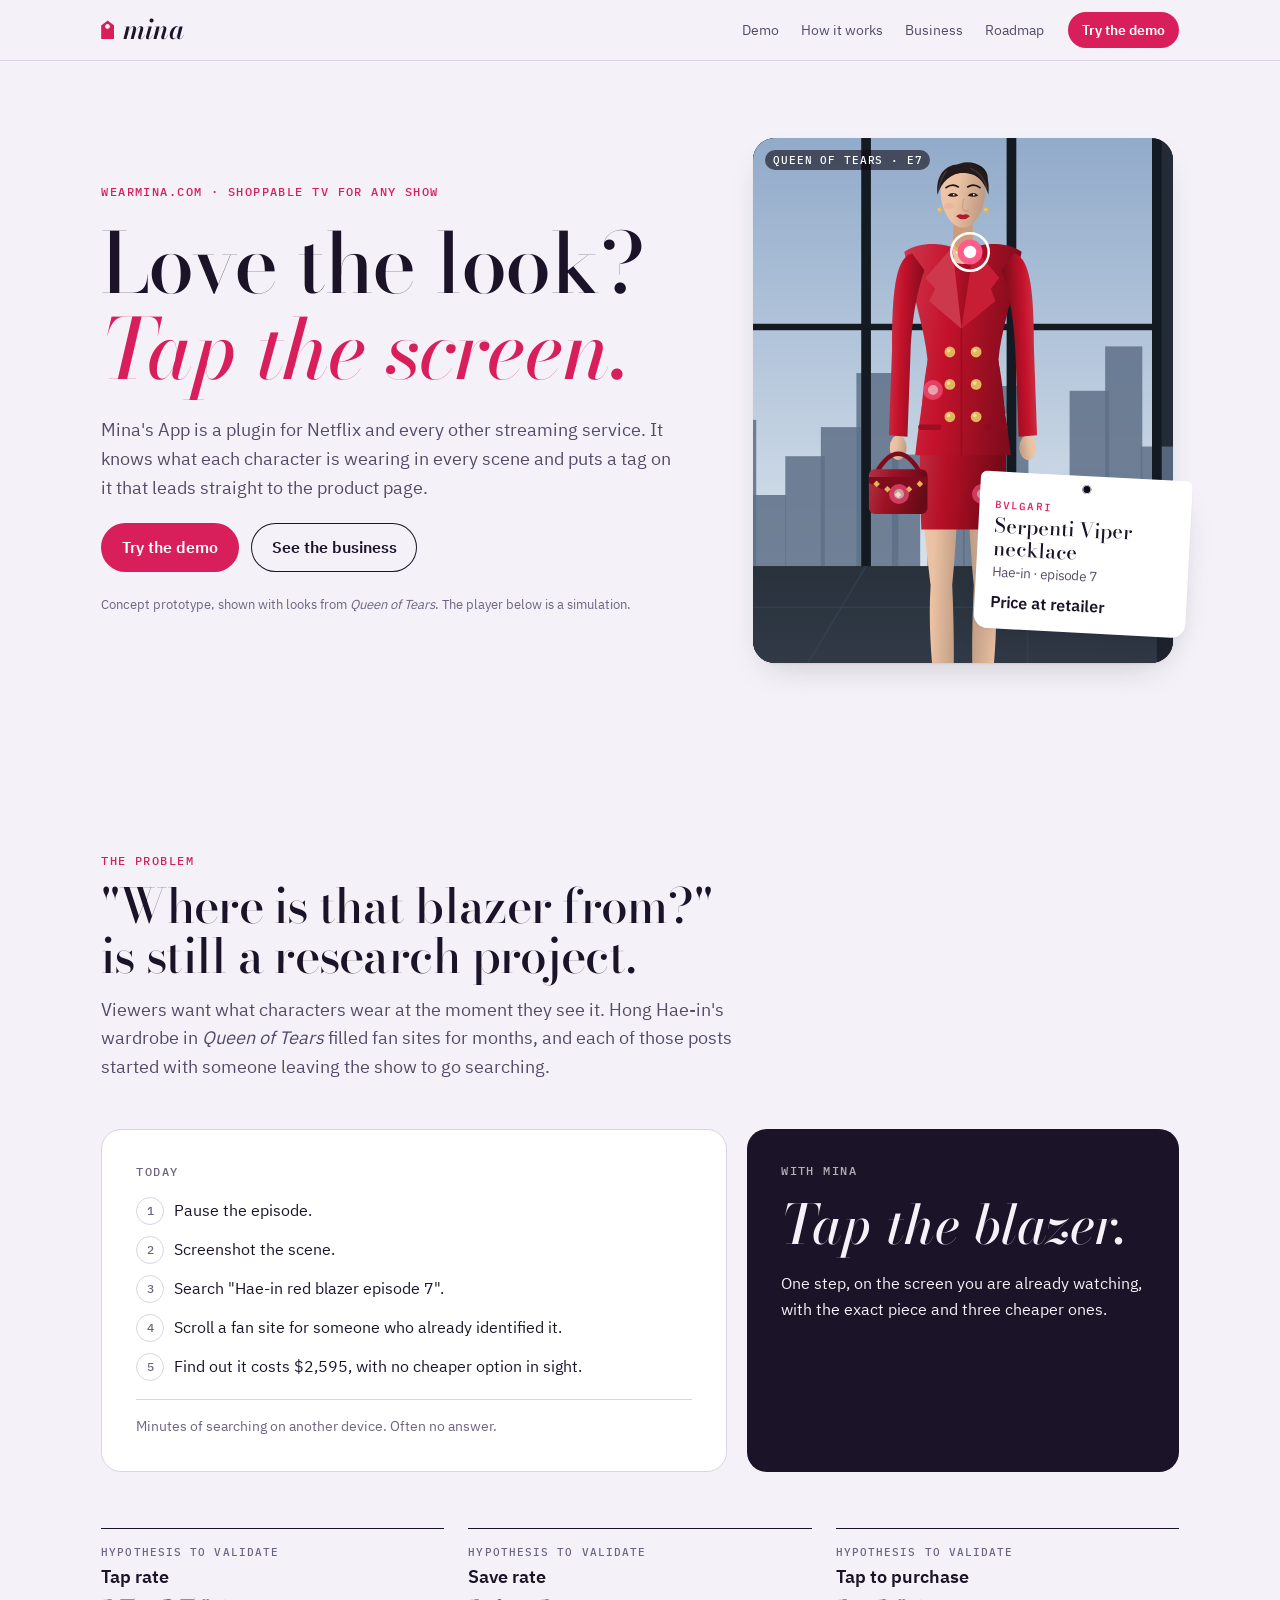
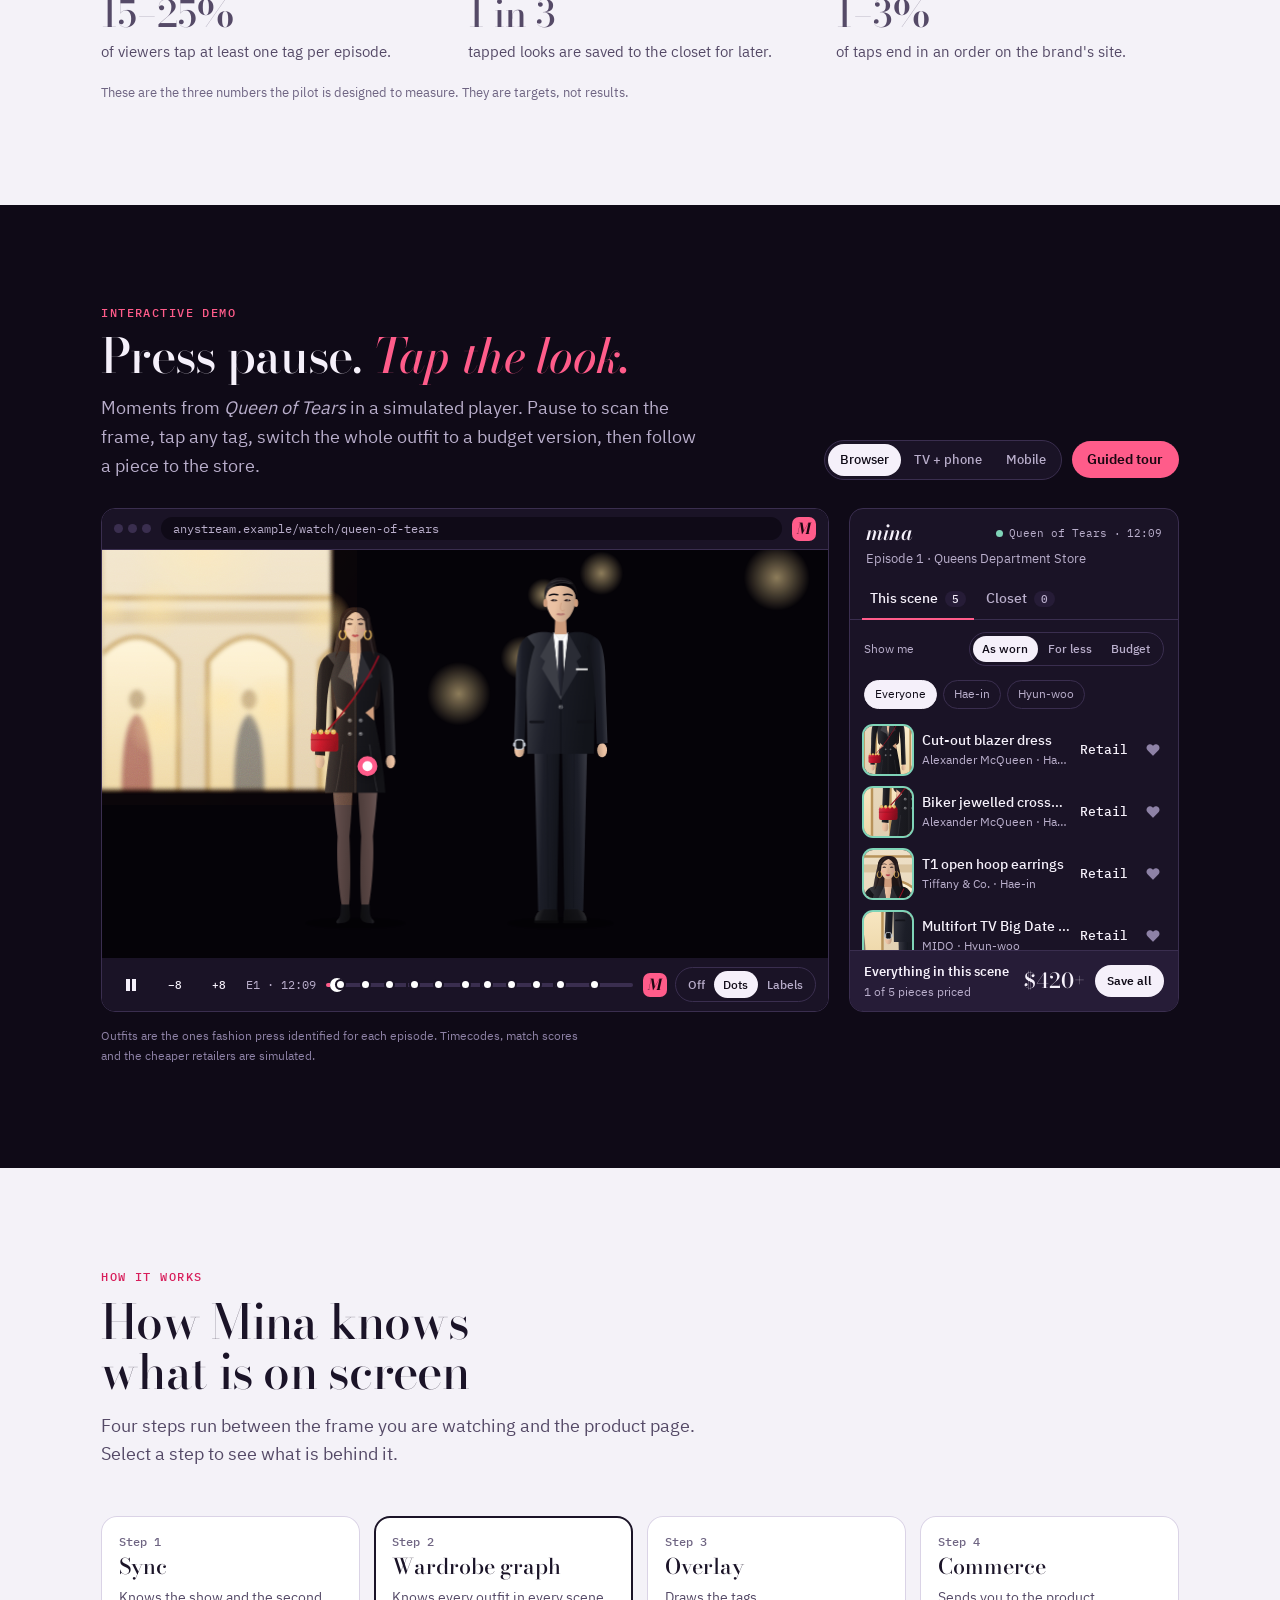
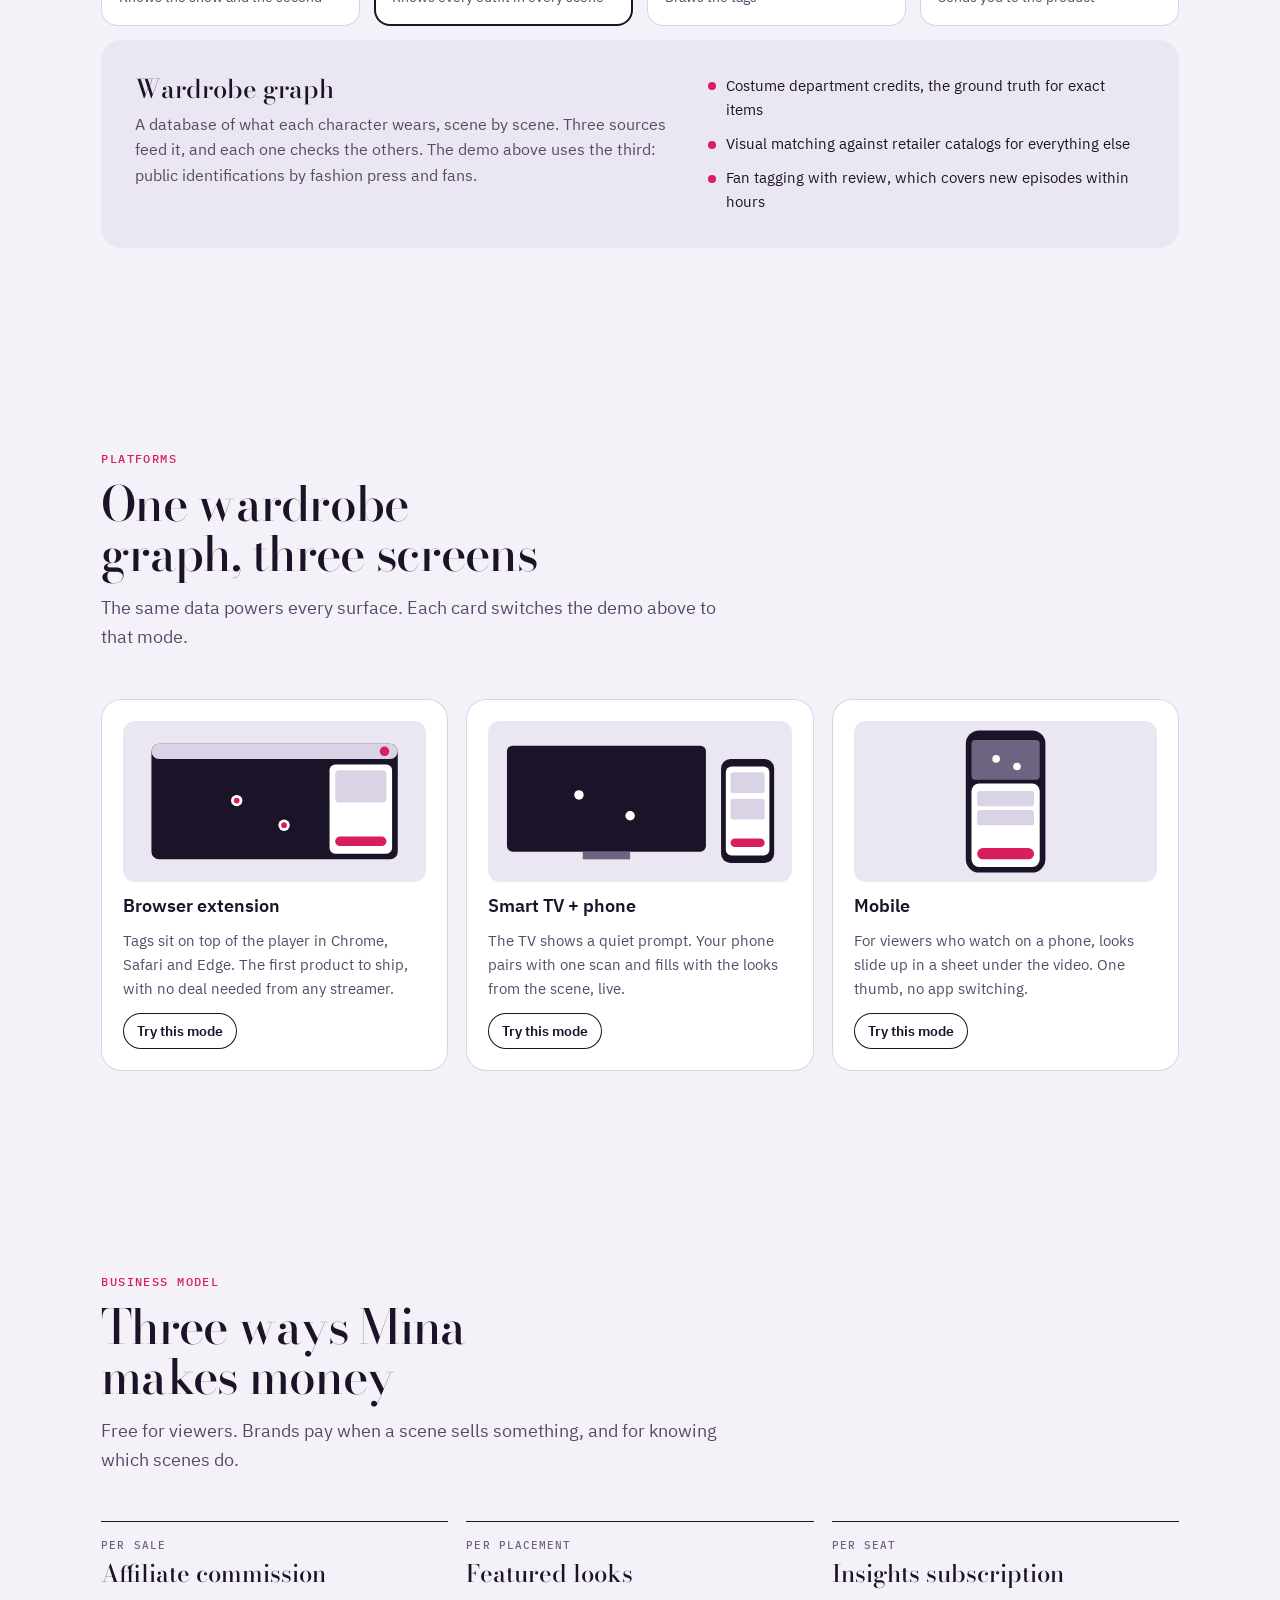
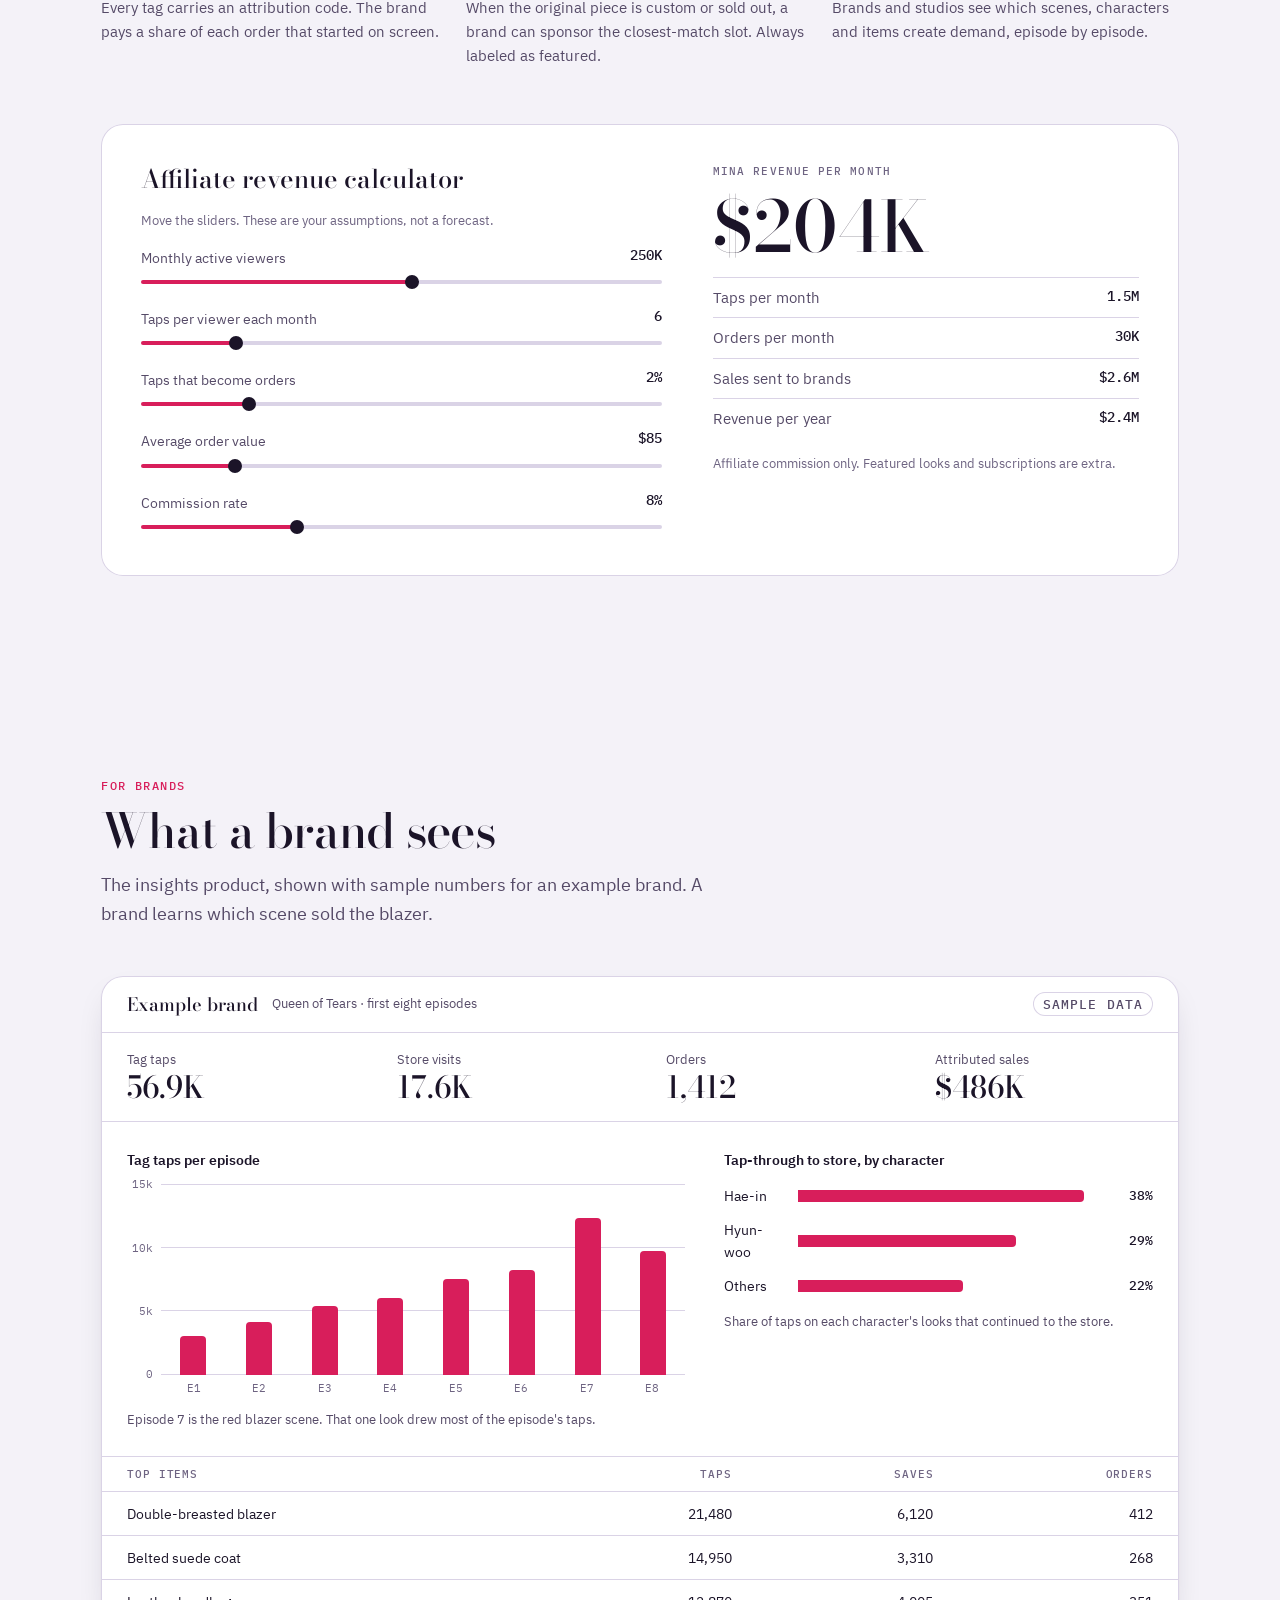
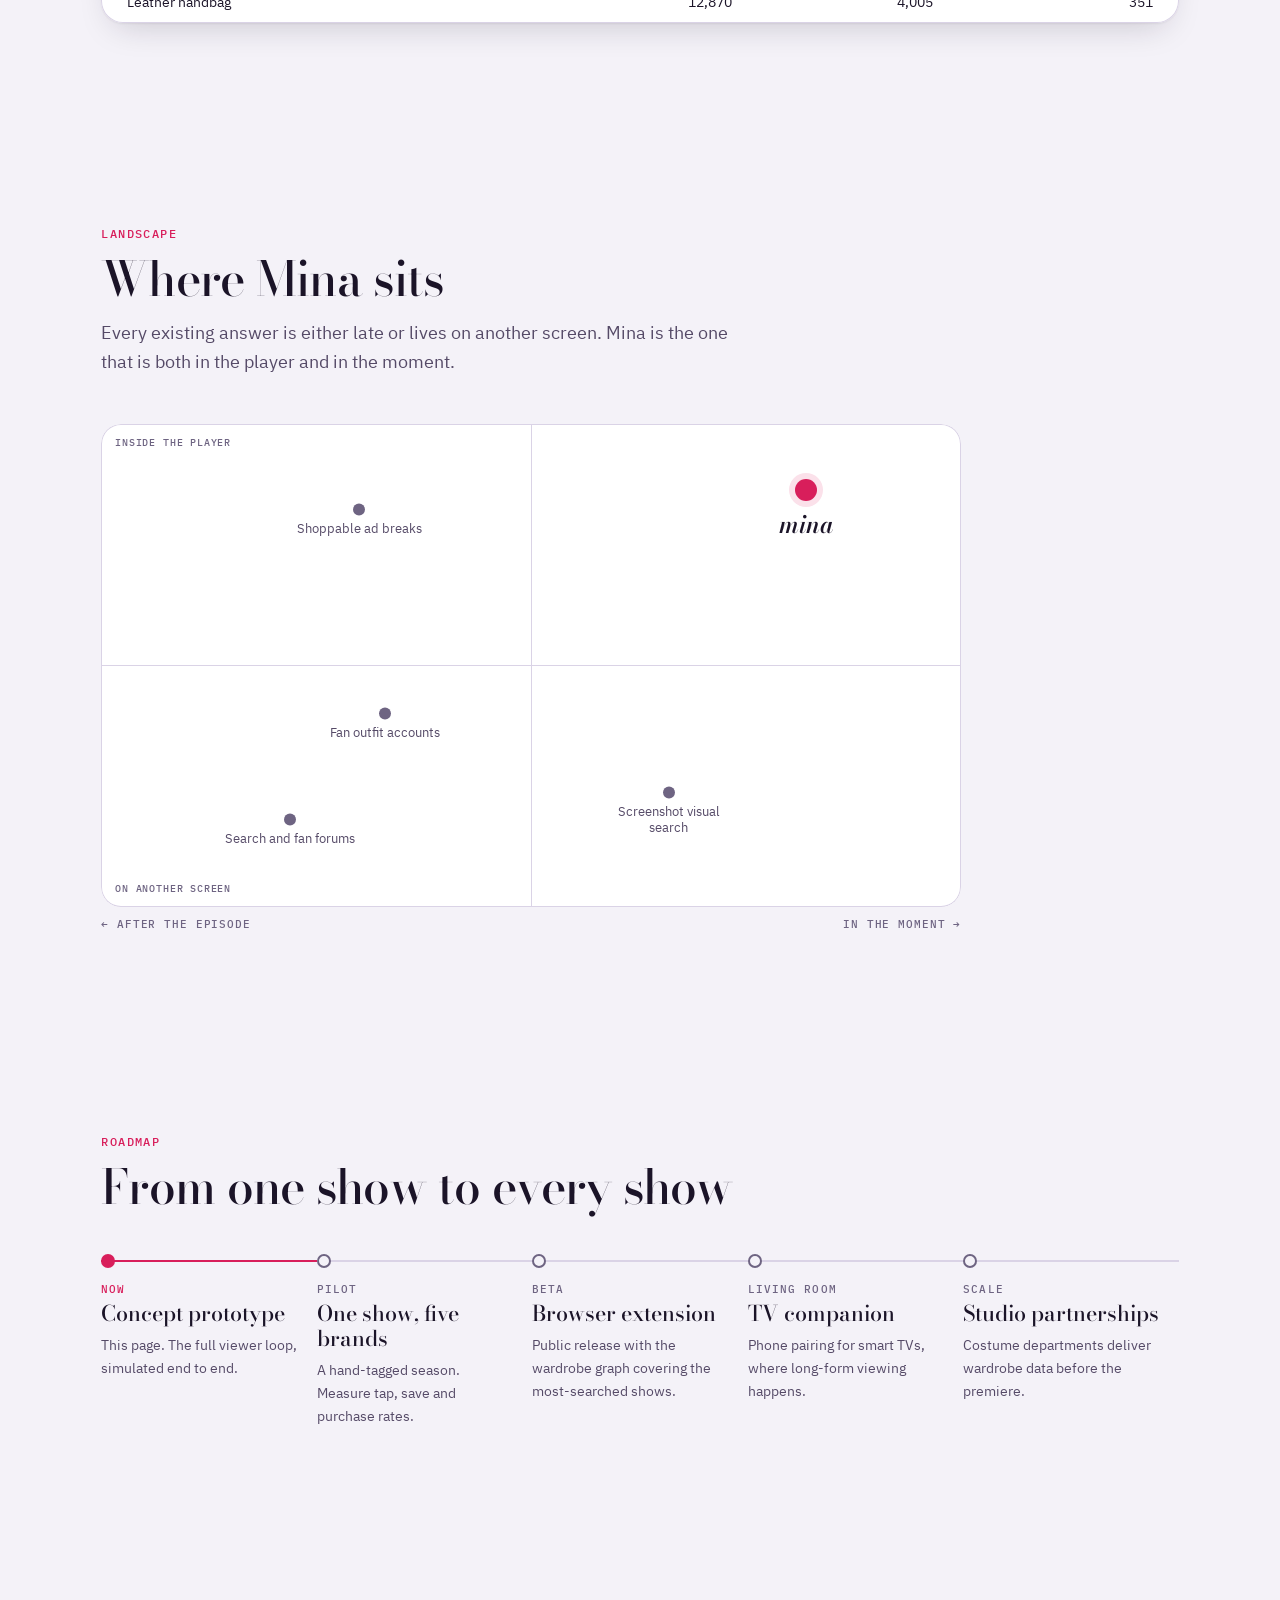
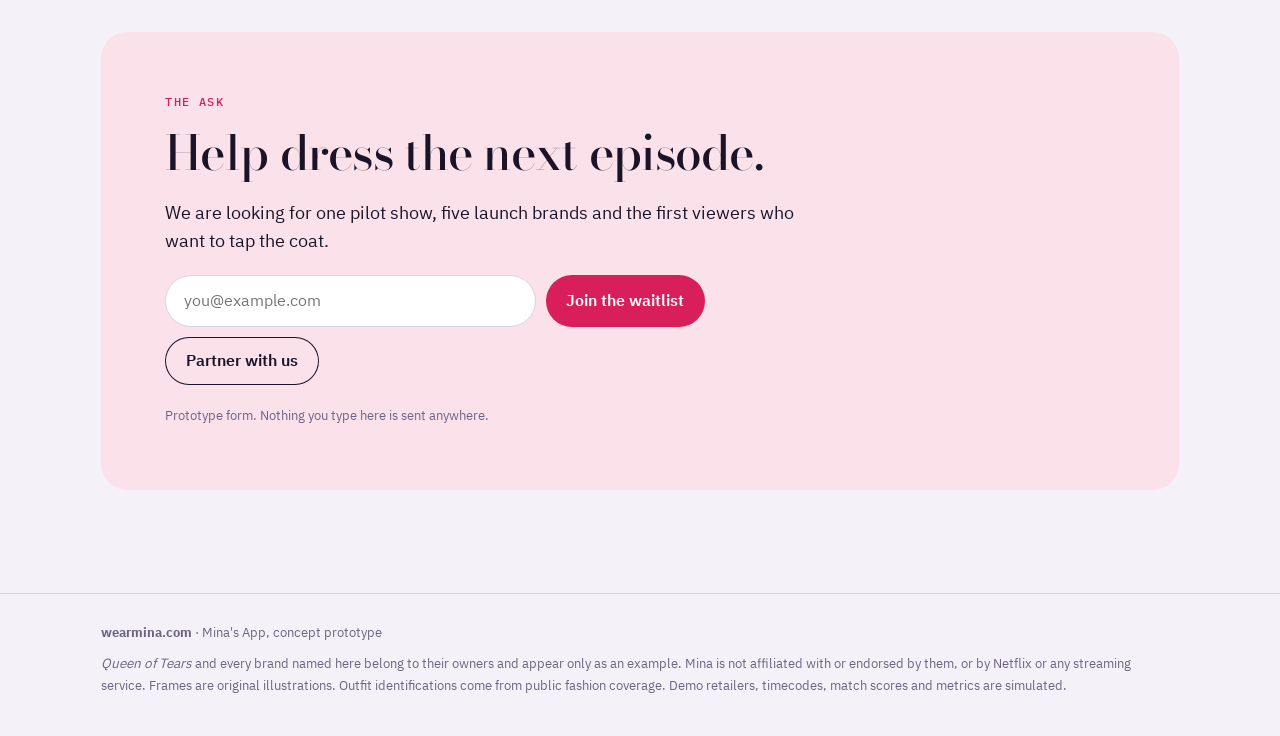
==== docs/index.html @ 691cb505 "Mina's App concept prototype: pitch site and interactive demo" ====
<!doctype html><html lang="en"><head><meta charset="utf-8"><meta name="viewport" content="width=device-width,initial-scale=1,viewport-fit=cover"><meta name="robots" content="noindex"><meta name="description" content="Mina's App: tap what characters wear on any streaming show. Concept prototype."><style>:root{color-scheme:light}body{margin:0}img{max-width:100%}[hidden]{display:none!important}</style></head><body>
<title>Mina's App</title>
<link rel="stylesheet" href="https://fonts.googleapis.com/css2?family=Bodoni+Moda:ital,opsz,wght@0,6..96,400..900;1,6..96,400..900&family=IBM+Plex+Mono:wght@400;500&family=IBM+Plex+Sans+KR:wght@400;500;600;700&display=swap">
<style>
/* Layout: light "paper" pitch sections wrap one always-dark screening-room band that holds the demo; product info is styled as garment hang tags. */
:root{
  --bg:#F4F2F8; --surface:#FFFFFF; --surface-2:#EAE6F2; --ink:#1B1428; --ink-2:#554A67; --ink-3:#6E6482; --line:#DAD3E6;
  --accent:#D81E5B; --accent-ink:#FFFFFF; --accent-soft:#FBE1EA; --jade:#1B7560; --jade-soft:#DCEFE9;
  --shadow:0 1px 2px rgba(27,20,40,.06),0 14px 34px -14px rgba(27,20,40,.22);
  /* screening room: identical in both themes */
  --st-bg:#0F0A17; --st-black:#050308; --st-surface:#1A1326; --st-surface-2:#261C37; --st-ink:#F5F0FA; --st-ink-2:#B9AECB; --st-ink-3:#8E82A6;
  --st-line:#3A2E4F; --st-accent:#FF5C8A; --st-accent-ink:#1B0711; --st-jade:#7FD4B8; --st-jade-ink:#06231B; --st-white:#FFFFFF;
  --display:"Bodoni Moda","Didot","Bodoni 72",Georgia,serif;
  --body:"IBM Plex Sans KR","IBM Plex Sans","Apple SD Gothic Neo",system-ui,sans-serif;
  --mono:"IBM Plex Mono",ui-monospace,Menlo,monospace;
}
@media (prefers-color-scheme:dark){:root:not([data-theme="light"]){
  --bg:#120D1B; --surface:#1C1529; --surface-2:#261D36; --ink:#F3EEF9; --ink-2:#BDB2CF; --ink-3:#9A8FAE; --line:#342A47;
  --accent:#FF5C8A; --accent-ink:#1B0711; --accent-soft:#3A1526; --jade:#7FD4B8; --jade-soft:#15332B;
  --shadow:0 1px 2px rgba(0,0,0,.4),0 14px 34px -14px rgba(0,0,0,.7); color-scheme:dark}}
:root[data-theme="dark"]{
  --bg:#120D1B; --surface:#1C1529; --surface-2:#261D36; --ink:#F3EEF9; --ink-2:#BDB2CF; --ink-3:#9A8FAE; --line:#342A47;
  --accent:#FF5C8A; --accent-ink:#1B0711; --accent-soft:#3A1526; --jade:#7FD4B8; --jade-soft:#15332B;
  --shadow:0 1px 2px rgba(0,0,0,.4),0 14px 34px -14px rgba(0,0,0,.7); color-scheme:dark}

*{box-sizing:border-box}
html{scroll-behavior:smooth;scroll-padding-top:76px}
body{margin:0;background:var(--bg);color:var(--ink);font:400 16px/1.6 var(--body);-webkit-font-smoothing:antialiased}
h1,h2,h3,h4,h5,p,ul,ol,figure{margin:0}
ul,ol{padding:0;list-style:none}
button{font:inherit;color:inherit;cursor:pointer;border:0;background:none;padding:0}
a{color:inherit}
code{font-family:var(--mono);font-size:.9em}
:focus-visible{outline:2px solid var(--accent);outline-offset:2px;border-radius:4px}
.room :focus-visible{outline-color:var(--st-accent)}
.sr{position:absolute;width:1px;height:1px;overflow:hidden;clip-path:inset(50%);white-space:nowrap}
.wrap{max-width:1180px;margin-inline:auto;padding-inline:max(16px,4vw)}
section{padding-block:clamp(56px,8vw,104px)}
.eyebrow{font:500 .75rem/1 var(--mono);letter-spacing:.12em;text-transform:uppercase;color:var(--accent)}
h1,h2{font-family:var(--display);font-weight:500;letter-spacing:-.015em;line-height:1.04;text-wrap:balance}
h1{font-size:clamp(2.7rem,6.6vw,5.2rem)}
h2{font-size:clamp(1.9rem,3.8vw,3rem)}
h1 em,h2 em{font-style:italic;color:var(--accent)}
h3{font-size:1.1rem;font-weight:600;line-height:1.3}
.lede{font-size:1.125rem;color:var(--ink-2);max-width:58ch}
.sec-head{display:grid;gap:14px;margin-bottom:clamp(28px,4vw,48px);max-width:64ch}
.btn{display:inline-flex;align-items:center;gap:8px;background:var(--accent);color:var(--accent-ink);font-weight:600;border-radius:999px;padding:.72em 1.3em;text-decoration:none;white-space:nowrap}
.btn:hover{filter:brightness(1.08)}
.btn.ghost{background:transparent;color:var(--ink);box-shadow:inset 0 0 0 1px var(--ink)}
.btn.sm{font-size:.875rem;padding:.5em 1em}
.note{font-size:.8125rem;color:var(--ink-3)}

/* nav */
.nav{position:sticky;top:env(safe-area-inset-top,0px);z-index:50;background:color-mix(in srgb,var(--bg) 86%,transparent);backdrop-filter:blur(10px);-webkit-backdrop-filter:blur(10px);border-bottom:1px solid var(--line)}
.nav .wrap{display:flex;align-items:center;gap:24px;height:60px}
.logo{font:italic 600 1.7rem/1 var(--display);text-decoration:none;display:flex;align-items:center;gap:9px}
.logo-mark{width:13px;height:19px;clip-path:polygon(50% 0,100% 26%,100% 100%,0 100%,0 26%);background:radial-gradient(circle at 50% 34%,var(--bg) 0 2px,transparent 2.6px),var(--accent)}
.nav nav{display:flex;gap:22px;margin-left:auto;font-size:.9rem}
.nav nav a{text-decoration:none;color:var(--ink-2)}
.nav nav a:hover{color:var(--ink)}
@media(max-width:760px){.nav nav{display:none}.nav .btn{margin-left:auto}}

/* hero */
.hero{padding-block:clamp(36px,6vw,84px) clamp(48px,7vw,96px)}
.hero .wrap{display:grid;grid-template-columns:minmax(0,1.15fr) minmax(0,.85fr);gap:clamp(28px,5vw,72px);align-items:center}
@media(max-width:860px){.hero .wrap{grid-template-columns:minmax(0,1fr)}}
.hero-copy{display:grid;gap:22px;justify-items:start}
.cta-row{display:flex;flex-wrap:wrap;gap:12px}
.teaser{position:relative;width:100%;max-width:420px;justify-self:center}
.teaser-frame{position:relative;aspect-ratio:4/5;border-radius:22px;overflow:hidden;background:var(--st-bg);box-shadow:var(--shadow)}
.teaser-frame svg{position:absolute;inset:0;width:100%;height:100%}
.teaser-bug{position:absolute;left:12px;top:12px;font:500 .66rem var(--mono);letter-spacing:.08em;color:var(--st-white);background:rgba(15,10,23,.6);padding:3px 8px;border-radius:999px}
.t-spot{position:absolute;width:20px;height:20px;border-radius:50%;transform:translate(-50%,-50%);background:var(--st-white);border:5px solid var(--st-accent);opacity:.6;transition:opacity .3s,transform .3s}
.t-spot.on{opacity:1;transform:translate(-50%,-50%) scale(1.25)}
.t-spot.on::after{content:"";position:absolute;inset:-11px;border-radius:50%;border:2px solid var(--st-white);animation:ping 1.8s ease-out infinite}
@keyframes ping{0%{transform:scale(.5);opacity:.9}100%{transform:scale(1.5);opacity:0}}
.hangtag{position:absolute;right:-16px;bottom:30px;width:212px;background:var(--surface);color:var(--ink);border-radius:6px 6px 14px 14px;padding:26px 16px 14px;box-shadow:var(--shadow);transform:rotate(3deg);display:grid;gap:2px}
.hangtag::before{content:"";position:absolute;top:9px;left:50%;width:9px;height:9px;margin-left:-4.5px;border-radius:50%;background:var(--st-bg);box-shadow:inset 0 0 0 1px var(--line)}
.hangtag small{font:500 .66rem var(--mono);letter-spacing:.1em;text-transform:uppercase;color:var(--accent)}
.hangtag b{font:500 1.25rem/1.15 var(--display)}
.hangtag span{font-size:.84rem;color:var(--ink-2)}
.hangtag i{font-style:normal;font-weight:600;margin-top:4px}
@media(max-width:480px){.hangtag{right:8px}}

/* problem */
.versus{display:grid;grid-template-columns:minmax(0,1.45fr) minmax(0,1fr);gap:20px}
@media(max-width:820px){.versus{grid-template-columns:minmax(0,1fr)}}
.path{border-radius:20px;padding:clamp(22px,3vw,34px);display:grid;gap:18px;align-content:start}
.path.today{background:var(--surface);border:1px solid var(--line)}
.path.mina{background:var(--ink);color:var(--bg)}
.path h3{font:500 .75rem var(--mono);letter-spacing:.12em;text-transform:uppercase;color:var(--ink-3)}
.path.mina h3{color:inherit;opacity:.7}
.steps{display:grid;gap:11px;counter-reset:s}
.steps li{display:grid;grid-template-columns:26px minmax(0,1fr);gap:12px;align-items:center;counter-increment:s}
.steps li::before{content:counter(s);font:500 .72rem var(--mono);color:var(--ink-3);border:1px solid var(--line);border-radius:50%;width:26px;height:26px;display:grid;place-items:center}
.path-foot{color:var(--ink-3);font-size:.9rem;border-top:1px solid var(--line);padding-top:14px}
.onetap{font:italic 500 clamp(2.2rem,4.6vw,3.4rem)/1.05 var(--display)}
.hypo{display:grid;grid-template-columns:repeat(3,minmax(0,1fr));gap:24px;margin-top:clamp(32px,5vw,56px)}
@media(max-width:820px){.hypo{grid-template-columns:minmax(0,1fr)}}
.hypo>div{border-top:1px solid var(--ink);padding-top:16px;display:grid;gap:6px;align-content:start}
.hypo .tagline{font:500 .68rem var(--mono);letter-spacing:.1em;text-transform:uppercase;color:var(--ink-3)}
.hypo .num{font:500 2.3rem/1.1 var(--display)}
.hypo p{color:var(--ink-2);font-size:.92rem}

/* screening room (demo) */
.room{background:var(--st-bg);color:var(--st-ink)}
.room h2 em,.room .eyebrow{color:var(--st-accent)}
.room .lede{color:var(--st-ink-2)}
.room-head{display:flex;flex-wrap:wrap;gap:20px 32px;align-items:end;justify-content:space-between;margin-bottom:28px}
.room-head>div:first-child{display:grid;gap:12px;max-width:60ch}
.room-tools{display:flex;flex-wrap:wrap;gap:10px;align-items:center}
.seg{display:inline-flex;background:var(--st-surface);border:1px solid var(--st-line);border-radius:999px;padding:3px}
.seg button{padding:.4em .9em;border-radius:999px;font-size:.84rem;font-weight:500;color:var(--st-ink-2);white-space:nowrap}
.seg button[aria-pressed=true]{background:var(--st-ink);color:var(--st-bg)}
.btn-st{background:var(--st-accent);color:var(--st-accent-ink);font-weight:600;border-radius:999px;padding:.5em 1.1em;font-size:.88rem}

.device{display:grid;gap:20px}
.device[data-device=browser]{grid-template-columns:minmax(0,1fr) 330px}
.device[data-device=tv]{grid-template-columns:minmax(0,1fr) 290px;align-items:center}
.device[data-device=mobile]{grid-template-columns:minmax(0,380px);justify-content:center;gap:0}
@media(max-width:940px){.device[data-device=browser],.device[data-device=tv]{grid-template-columns:minmax(0,1fr)}}
.screen-col{min-width:0}
.screen{background:var(--st-black);border-radius:14px;overflow:hidden;border:1px solid var(--st-line)}
.chrome{display:flex;align-items:center;gap:10px;padding:8px 12px;background:var(--st-surface);border-bottom:1px solid var(--st-line);font:400 .74rem var(--mono);color:var(--st-ink-2)}
.chrome .dots{display:flex;gap:5px}
.chrome .dots i{width:9px;height:9px;border-radius:50%;background:var(--st-line)}
.chrome .url{flex:1;min-width:0;background:var(--st-bg);border-radius:999px;padding:4px 12px;white-space:nowrap;overflow:hidden;text-overflow:ellipsis}
.mbadge{flex:none;width:24px;height:24px;border-radius:7px;background:var(--st-accent);color:var(--st-accent-ink);font:italic 700 .95rem/1 var(--display);display:grid;place-items:center}
.statusbar{display:none;justify-content:space-between;align-items:center;padding:8px 22px 6px;font:500 .72rem var(--mono);color:var(--st-ink);background:var(--st-black)}
.statusbar i{width:74px;height:18px;border-radius:999px;background:var(--st-surface-2)}

.stage{position:relative;aspect-ratio:16/9;overflow:hidden;background:var(--st-black);cursor:pointer;container-type:inline-size}
.cam{position:absolute;inset:0;transform-origin:0 0;will-change:transform}
.art{position:absolute;inset:0;width:100%;height:100%;display:block}
.scene{opacity:0;transition:opacity .5s}
.scene.on{opacity:1}
.dim{position:absolute;inset:0;background:var(--st-black);opacity:0;transition:opacity .3s;pointer-events:none}
.stage.paused .dim{opacity:.3}
.spots,.scanlayer{position:absolute;inset:0;pointer-events:none}
.spot{position:absolute;pointer-events:auto;width:28px;height:28px;transform:translate(-50%,-50%) scale(var(--inv,1));opacity:0;visibility:hidden;transition:opacity .25s,visibility .25s}
.spot.on{opacity:1;visibility:visible}
.stage[data-mode=off] .spot,.stage.scanning .spot{opacity:0;visibility:hidden}
.spot .dot{position:absolute;inset:4px;border-radius:50%;background:var(--st-white);border:5px solid var(--st-accent);box-shadow:0 1px 6px rgba(0,0,0,.55);transition:transform .15s}
.spot:hover .dot,.spot.hl .dot{transform:scale(1.25)}
.spot .dot::after{content:"";position:absolute;inset:-10px;border-radius:50%;border:2px solid var(--st-white);opacity:0;animation:ping 2.2s ease-out infinite}
.spot .lab{position:absolute;left:calc(100% + 4px);top:50%;transform:translateY(-50%);display:flex;align-items:baseline;gap:8px;white-space:nowrap;background:var(--st-white);color:var(--st-bg);border-radius:5px 12px 12px 5px;padding:4px 11px 4px 19px;font-size:.78rem;line-height:1.3;box-shadow:0 2px 10px rgba(0,0,0,.45)}
.spot .lab::before{content:"";position:absolute;left:7px;top:50%;width:6px;height:6px;margin-top:-3px;border-radius:50%;background:var(--st-bg)}
.spot .lab b{font-weight:600}
.spot .lab i{font:500 .72rem var(--mono);font-style:normal;color:var(--st-surface-2)}
.spot.left .lab{left:auto;right:calc(100% + 4px);border-radius:12px 5px 5px 12px;padding:4px 19px 4px 11px}
.spot.left .lab::before{left:auto;right:7px}
.stage[data-mode=dots] .spot .lab{display:none}
.stage[data-mode=dots] .spot:hover .lab,.stage[data-mode=dots] .spot:focus-visible .lab{display:flex}
@container (max-width:540px){.spot .lab{display:none!important}}
.device[data-device=tv] .spot .lab,.device[data-device=mobile] .spot .lab{display:none!important}

.sbox{position:absolute;border:1.5px solid var(--st-jade);border-radius:6px;opacity:0;box-shadow:0 0 0 1px rgba(0,0,0,.3)}
.sbox span{position:absolute;left:-1.5px;bottom:100%;background:var(--st-jade);color:var(--st-jade-ink);font:500 11px/1.6 var(--mono);padding:0 6px;border-radius:4px 4px 4px 0;white-space:nowrap;transform-origin:0 100%;transform:scale(var(--inv,1))}
.stage.scanning .sbox{animation:boxin 1.5s var(--d,0s) both}
@keyframes boxin{0%{opacity:0;transform:scale(1.08)}14%{opacity:1;transform:none}82%{opacity:1}100%{opacity:0}}
.scanbar{position:absolute;top:0;bottom:0;left:0;width:3px;background:var(--st-jade);box-shadow:0 0 26px 7px rgba(127,212,184,.5);opacity:0;pointer-events:none}
.stage.scanning .scanbar{animation:sweep 1.1s linear both}
@keyframes sweep{0%{left:0;opacity:1}94%{opacity:1}100%{left:100%;opacity:0}}
.vignette{position:absolute;inset:0;pointer-events:none;background:radial-gradient(ellipse at center,transparent 58%,rgba(5,3,8,.42) 100%)}
.bug{position:absolute;left:3%;top:4.5%;font:500 clamp(.56rem,1.35cqw,.72rem) var(--mono);letter-spacing:.09em;color:var(--st-white);text-shadow:0 1px 3px #000;pointer-events:none;opacity:.85}
@container (max-width:540px){.bug{display:none}}
.status{position:absolute;top:4%;right:3%;background:var(--st-jade);color:var(--st-jade-ink);font:500 .72rem var(--mono);padding:3px 11px;border-radius:999px;white-space:nowrap;opacity:0;transition:opacity .25s;pointer-events:none}
.stage.paused:not([data-mode=off]) .status{opacity:1}
.subs{position:absolute;left:50%;bottom:6.5%;transform:translateX(-50%);width:max-content;max-width:78%;text-align:center;color:var(--st-white);font-weight:500;font-size:clamp(.74rem,2.5cqw,1.2rem);line-height:1.3;text-shadow:0 1px 2px #000,0 0 10px rgba(0,0,0,.85);pointer-events:none}
.tvhint{display:none;position:absolute;right:3%;bottom:6%;align-items:center;gap:8px;background:rgba(15,10,23,.82);color:var(--st-ink);font-size:.8rem;padding:6px 12px;border-radius:999px;pointer-events:none}
.device[data-device=tv] .tvhint{display:flex}
.device[data-device=tv] .stage[data-mode=off] .tvhint{display:none}
.ppanel{position:absolute;top:0;right:0;bottom:0;width:min(310px,48%);background:var(--st-surface);border-left:1px solid var(--st-line);overflow-y:auto;transform:translateX(103%);transition:transform .32s cubic-bezier(.2,.8,.2,1);cursor:default;z-index:5}
.ppanel.open{transform:none}
.ppanel .x{position:absolute;top:8px;right:8px;z-index:2;width:28px;height:28px;border-radius:50%;background:rgba(15,10,23,.8);color:var(--st-ink);font-size:1.1rem;line-height:1}
.pair{position:absolute;inset:0;z-index:6;background:rgba(15,10,23,.9);display:grid;place-items:center;text-align:center;cursor:default}
.pair svg{width:min(150px,30cqw);height:auto;border-radius:10px;display:block;margin:0 auto 12px}
.pair p{font-size:.9rem;color:var(--st-ink-2)}
.pair b{display:block;color:var(--st-ink);font-size:1rem}

.controls{display:flex;flex-wrap:wrap;align-items:center;gap:6px 10px;padding:9px 12px;background:var(--st-surface)}
.icon-btn{flex:none;width:34px;height:34px;border-radius:50%;display:grid;place-items:center;font:500 .7rem var(--mono)}
.icon-btn:hover{background:var(--st-surface-2)}
.icon-btn svg{width:16px;height:16px;fill:currentColor}
.time{font:400 .76rem var(--mono);color:var(--st-ink-2);font-variant-numeric:tabular-nums}
.scrub{position:relative;flex:1 1 170px;min-width:120px;height:28px;display:flex;align-items:center}
input[type=range]{-webkit-appearance:none;appearance:none;background:transparent;cursor:pointer;width:100%;margin:0;height:18px}
input[type=range]::-webkit-slider-runnable-track{height:4px;border-radius:2px;background:linear-gradient(to right,var(--fill) var(--p,0%),var(--track) var(--p,0%))}
input[type=range]::-webkit-slider-thumb{-webkit-appearance:none;width:14px;height:14px;border-radius:50%;background:var(--knob);margin-top:-5px;border:0}
input[type=range]::-moz-range-track{height:4px;border-radius:2px;background:linear-gradient(to right,var(--fill) var(--p,0%),var(--track) var(--p,0%))}
input[type=range]::-moz-range-thumb{width:14px;height:14px;border-radius:50%;background:var(--knob);border:0}
.scrub input{--fill:var(--st-accent);--track:var(--st-line);--knob:var(--st-white)}
.marks{position:absolute;left:7px;right:7px;top:0;bottom:0;pointer-events:none}
.mark{position:absolute;top:50%;width:16px;height:16px;transform:translate(-50%,-50%);pointer-events:auto;display:grid;place-items:center}
.mark::before{content:"";width:7px;height:7px;border-radius:50%;background:var(--st-white);box-shadow:0 0 0 2px var(--st-surface)}
.mark .tip{position:absolute;bottom:135%;left:50%;transform:translateX(-50%);background:var(--st-ink);color:var(--st-bg);font:500 .68rem var(--mono);padding:3px 8px;border-radius:6px;white-space:nowrap;display:none}
.mark:hover .tip,.mark:focus-visible .tip{display:block}
.mina-ctl{display:flex;align-items:center;gap:8px;margin-left:auto}
.mina-ctl .seg button{font-size:.76rem;padding:.32em .75em}
.tvstand{display:none;width:34%;height:14px;margin:0 auto;background:var(--st-surface-2);clip-path:polygon(12% 0,88% 0,100% 100%,0 100%)}
.device[data-device=tv] .tvstand{display:block}
.device[data-device=tv] .chrome,.device[data-device=mobile] .chrome{display:none}
.device[data-device=tv] .screen{border:12px solid var(--st-black);border-radius:10px;box-shadow:0 0 0 1px var(--st-line)}
.device[data-device=mobile] .screen{border:10px solid var(--st-black);border-bottom:0;border-radius:40px 40px 0 0;box-shadow:0 0 0 1px var(--st-line)}
.device[data-device=mobile] .statusbar{display:flex}
.device[data-device=mobile] .icon-btn.skip{display:none}

/* companion (extension sidebar / paired phone / bottom sheet) */
.companion{position:relative;background:var(--st-surface);border:1px solid var(--st-line);border-radius:14px;display:flex;flex-direction:column;min-width:0;min-height:0;overflow:hidden}
.device[data-device=browser] .companion{contain:size}
@media(max-width:940px){.device[data-device=browser] .companion{contain:none;max-height:470px}}
.device[data-device=tv] .companion{height:580px;width:100%;max-width:290px;justify-self:center;border-radius:40px;border:10px solid var(--st-black);box-shadow:0 0 0 1px var(--st-line)}
.device[data-device=mobile] .companion{height:440px;border:10px solid var(--st-black);border-top:0;border-radius:0 0 40px 40px;box-shadow:0 0 0 1px var(--st-line)}
.comp-status{display:none;justify-content:space-between;align-items:center;padding:9px 20px 4px;font:500 .7rem var(--mono)}
.comp-status i{width:64px;height:16px;border-radius:999px;background:var(--st-black)}
.device[data-device=tv] .comp-status{display:flex}
.grab{display:none;width:38px;height:4px;border-radius:2px;background:var(--st-line);margin:8px auto 0}
.device[data-device=mobile] .grab{display:block}
.comp-head{display:grid;gap:4px;padding:14px 16px 10px}
.comp-head .row{display:flex;align-items:center;justify-content:space-between;gap:10px}
.logo-s{font:italic 600 1.3rem/1 var(--display)}
.now{font:400 .7rem var(--mono);color:var(--st-ink-2);display:flex;align-items:center;gap:6px}
.now i{width:7px;height:7px;border-radius:50%;background:var(--st-jade)}
.scene-name{font-size:.82rem;color:var(--st-ink-2)}
.comp-tabs{display:flex;gap:4px;padding:0 12px;border-bottom:1px solid var(--st-line)}
.comp-tabs button{padding:8px 8px 9px;font-size:.86rem;font-weight:500;color:var(--st-ink-2);border-bottom:2px solid transparent;margin-bottom:-1px}
.comp-tabs button[aria-selected=true]{color:var(--st-ink);border-bottom-color:var(--st-accent)}
.comp-tabs b{font:500 .68rem var(--mono);background:var(--st-surface-2);border-radius:999px;padding:1px 7px;margin-left:4px}
.comp-pane,.comp-detail{flex:1;min-height:0;overflow-y:auto}
.chips{display:flex;flex-wrap:wrap;gap:6px;padding:12px 14px 6px}
.chip{font-size:.78rem;padding:.25em .8em;border-radius:999px;border:1px solid var(--st-line);color:var(--st-ink-2)}
.chip[aria-pressed=true]{background:var(--st-ink);color:var(--st-bg);border-color:var(--st-ink)}
.looks{display:grid;padding:4px 8px 12px}
.looks li{display:flex;align-items:center;gap:2px;border-radius:12px}
.looks li:hover{background:var(--st-surface-2)}
.look{flex:1;min-width:0;display:grid;grid-template-columns:48px minmax(0,1fr) auto;gap:10px;align-items:center;text-align:left;padding:7px 6px}
.lk-thumb{position:relative;width:48px;height:48px;border-radius:9px;overflow:hidden;background:var(--st-bg)}
.lk-thumb svg{position:absolute;inset:0;width:100%;height:100%}
.lk-txt{display:grid;min-width:0}
.lk-txt b{font-weight:500;font-size:.88rem;white-space:nowrap;overflow:hidden;text-overflow:ellipsis}
.lk-txt span{font-size:.74rem;color:var(--st-ink-2);white-space:nowrap;overflow:hidden;text-overflow:ellipsis}
.lk-txt .seen{font-family:var(--mono);font-size:.68rem;color:var(--st-jade)}
.lk-price{font:500 .8rem var(--mono)}
.look.live .lk-thumb{box-shadow:0 0 0 2px var(--st-jade)}
.heart{flex:none;width:34px;height:34px;border-radius:50%;display:grid;place-items:center;color:var(--st-ink-3);font-size:1rem}
.heart[aria-pressed=true]{color:var(--st-accent)}
.empty{padding:28px 20px;text-align:center;color:var(--st-ink-2);font-size:.9rem}
.back{display:block;padding:10px 14px 0;font-size:.82rem;color:var(--st-ink-2)}
.comp-pair{position:absolute;inset:0;z-index:4;background:var(--st-surface);display:grid;place-items:center;text-align:center;padding:20px;font-size:.92rem;color:var(--st-ink-2)}
.comp-pair b{display:block;color:var(--st-ink);font:500 1.4rem var(--display);margin-bottom:6px}
.spin{display:inline-block;width:16px;height:16px;border-radius:50%;border:2px solid currentColor;border-right-color:transparent;animation:spin .8s linear infinite;vertical-align:-3px;margin-right:8px}
@keyframes spin{to{transform:rotate(360deg)}}

/* product card */
.pc{display:grid;gap:9px;padding:14px}
.p-thumb{position:relative;aspect-ratio:16/10;border-radius:10px;overflow:hidden;background:var(--st-bg)}
.p-thumb svg{position:absolute;inset:0;width:100%;height:100%}
.p-seen{position:absolute;left:8px;bottom:8px;background:rgba(15,10,23,.8);color:var(--st-ink);font:400 .66rem var(--mono);padding:2px 8px;border-radius:999px}
.p-meta{display:flex;flex-wrap:wrap;align-items:center;gap:8px}
.badge{font:500 .64rem var(--mono);letter-spacing:.05em;text-transform:uppercase;padding:2px 8px;border-radius:999px}
.badge.exact{background:var(--st-jade);color:var(--st-jade-ink)}
.badge.similar{box-shadow:inset 0 0 0 1px var(--st-ink-3);color:var(--st-ink-2)}
.p-conf{font:400 .68rem var(--mono);color:var(--st-ink-3)}
.pc h4{font:500 1.4rem/1.12 var(--display)}
.p-brand{color:var(--st-ink-2);font-size:.86rem;margin-top:-4px}
.p-price{font-weight:600;font-size:1.08rem}
.p-price span{font:400 .72rem var(--mono);color:var(--st-ink-3);margin-left:6px}
.p-note{font-size:.78rem;color:var(--st-ink-2);line-height:1.45}
.p-actions{display:flex;gap:8px}
.btn-shop{flex:1;min-width:0;background:var(--st-accent);color:var(--st-accent-ink);font-weight:600;border-radius:999px;padding:.6em .9em;font-size:.86rem}
.btn-save{flex:none;box-shadow:inset 0 0 0 1px var(--st-line);border-radius:999px;padding:.6em .95em;font-size:.86rem}
.btn-save[aria-pressed=true]{background:var(--st-ink);color:var(--st-bg);box-shadow:none}
.pc h5{font:500 .66rem var(--mono);letter-spacing:.1em;text-transform:uppercase;color:var(--st-ink-3);margin-top:6px}
.alts{display:grid;gap:6px;border-radius:12px}
.alts.pulse{outline:2px solid var(--st-accent);outline-offset:5px}
.alt{display:flex;align-items:center;gap:8px;width:100%;text-align:left;padding:7px 10px;box-shadow:inset 0 0 0 1px var(--st-line);border-radius:10px;font-size:.82rem}
.alt:hover{background:var(--st-surface-2)}
.alt b{font-weight:500;flex:1;min-width:0;white-space:nowrap;overflow:hidden;text-overflow:ellipsis}
.alt .less{font:400 .68rem var(--mono);color:var(--st-jade)}
.alt .feat{font:500 .58rem var(--mono);text-transform:uppercase;letter-spacing:.06em;box-shadow:inset 0 0 0 1px var(--st-line);border-radius:4px;padding:1px 5px;color:var(--st-ink-3)}

/* tour */
.tour{position:sticky;bottom:calc(14px + env(safe-area-inset-bottom,0px));z-index:120;margin-top:18px;background:var(--st-ink);color:var(--st-bg);border-radius:16px;padding:13px 16px 16px;display:flex;gap:10px 16px;align-items:center;flex-wrap:wrap;box-shadow:0 14px 44px rgba(0,0,0,.55);overflow:hidden}
.tour .n{font:500 .72rem var(--mono);opacity:.65}
.tour p{flex:1 1 280px;min-width:0;font-weight:500}
.tour button{font-size:.84rem;font-weight:600;padding:.4em 1em;border-radius:999px;box-shadow:inset 0 0 0 1px currentColor}
.tour button.next{background:var(--st-bg);color:var(--st-ink);box-shadow:none}
.tour .bar{position:absolute;left:0;bottom:0;height:4px;width:0;background:var(--st-accent)}

/* store handoff */
.handoff{position:fixed;inset:0;z-index:100;background:rgba(10,6,16,.74);display:grid;place-items:center;padding:16px}
.shopwin{width:min(580px,100%);max-height:100%;overflow:auto;background:var(--surface);color:var(--ink);border-radius:16px;box-shadow:0 30px 80px rgba(0,0,0,.6)}
.sw-bar{display:flex;align-items:flex-start;gap:10px;padding:10px 12px;background:var(--surface-2);border-radius:16px 16px 0 0}
.sw-url{flex:1;min-width:0;background:var(--surface);border-radius:10px;padding:6px 12px;font:400 .76rem/1.5 var(--mono);word-break:break-all;color:var(--ink-2)}
.sw-url mark{background:var(--accent-soft);color:var(--accent);border-radius:4px;padding:1px 3px;font-weight:500}
.sw-x{flex:none;width:30px;height:30px;border-radius:50%;font-size:1.2rem;line-height:1}
.sw-x:hover{background:var(--surface)}
.sw-load{padding:64px 20px;text-align:center;color:var(--ink-2)}
.sw-page{padding:clamp(16px,3vw,26px);display:grid;gap:18px}
.sw-brand{font:500 1.5rem var(--display);letter-spacing:.14em;text-transform:uppercase;text-align:center;border-bottom:1px solid var(--line);padding-bottom:14px}
.sw-prod{display:grid;grid-template-columns:minmax(0,1fr) minmax(0,1.15fr);gap:20px}
@media(max-width:480px){.sw-prod{grid-template-columns:minmax(0,1fr)}}
.sw-img{position:relative;aspect-ratio:4/5;border-radius:12px;overflow:hidden;background:var(--st-bg)}
.sw-img svg{position:absolute;inset:0;width:100%;height:100%}
.sw-info{display:grid;gap:10px;align-content:start;justify-items:start}
.sw-crumb{font:400 .7rem var(--mono);color:var(--ink-3)}
.sw-info h4{font:500 1.6rem/1.1 var(--display)}
.sw-price{font-weight:600;font-size:1.1rem}
.sizes{display:flex;flex-wrap:wrap;gap:6px}
.sizes button{min-width:42px;padding:.3em .7em;border-radius:8px;box-shadow:inset 0 0 0 1px var(--line);font:400 .8rem var(--mono)}
.sizes button[aria-pressed=true]{background:var(--ink);color:var(--bg);box-shadow:none}
.sw-note{background:var(--jade-soft);border-radius:12px;padding:12px 14px;font-size:.86rem;color:var(--ink)}
.sw-note b{display:block;font:500 .68rem var(--mono);letter-spacing:.1em;text-transform:uppercase;color:var(--jade);margin-bottom:2px}
.toast{position:fixed;left:50%;top:calc(74px + env(safe-area-inset-top,0px));transform:translate(-50%,-12px);z-index:200;background:var(--ink);color:var(--bg);padding:10px 18px;border-radius:999px;font-size:.9rem;font-weight:500;opacity:0;pointer-events:none;transition:opacity .25s,transform .25s;max-width:calc(100% - 32px);text-align:center}
.toast.on{opacity:1;transform:translate(-50%,0)}

/* art motion */
.tw{animation:tw 3.2s ease-in-out infinite}
@keyframes tw{50%{opacity:.25}}
.steam{animation:steam 3.2s ease-in-out infinite}
@keyframes steam{0%{opacity:0;transform:translateY(8px)}40%{opacity:.7}100%{opacity:0;transform:translateY(-22px)}}
.car{animation:car 11s linear infinite}
@keyframes car{to{transform:translateX(1180px)}}
.car.rev{animation-name:car2;animation-duration:14s}
@keyframes car2{from{transform:translateX(1180px)}to{transform:translateX(0)}}
.plane{animation:plane 46s linear infinite}
@keyframes plane{from{transform:translateX(-520px)}to{transform:translateX(1700px)}}
.breathe{transform-box:fill-box;transform-origin:50% 100%;animation:breathe 4.6s ease-in-out infinite}
@keyframes breathe{50%{transform:scaleY(1.006)}}
.flick{animation:flick 5s steps(1) infinite}
@keyframes flick{50%{opacity:.2}54%{opacity:1}}
.stage.paused .art *{animation-play-state:paused}
.gar.hl{filter:drop-shadow(0 0 6px #FF5C8A) brightness(1.1)}
@media (prefers-reduced-motion:reduce){.art *,.teaser-frame svg *,.spot .dot::after,.t-spot.on::after{animation:none!important}html{scroll-behavior:auto}}

/* how it works */
.pipe{display:grid;grid-template-columns:repeat(4,minmax(0,1fr));gap:14px}
@media(max-width:820px){.pipe{grid-template-columns:repeat(2,minmax(0,1fr))}}
.pipe button{position:relative;text-align:left;padding:18px;border-radius:16px;background:var(--surface);box-shadow:inset 0 0 0 1px var(--line);display:grid;gap:6px;align-content:start}
.pipe button[aria-selected=true]{box-shadow:inset 0 0 0 2px var(--ink)}
.pipe .n{font:500 .72rem var(--mono);color:var(--ink-3)}
.pipe b{font:500 1.35rem/1.15 var(--display)}
.pipe span.d{font-size:.86rem;color:var(--ink-2)}
.pipe-detail{margin-top:14px;padding:clamp(20px,3vw,34px);background:var(--surface-2);border-radius:20px;display:grid;grid-template-columns:minmax(0,1.1fr) minmax(0,.9fr);gap:clamp(18px,3vw,40px)}
@media(max-width:820px){.pipe-detail{grid-template-columns:minmax(0,1fr)}}
.pipe-detail h3{font:500 1.6rem/1.15 var(--display);margin-bottom:8px}
.pipe-detail p{color:var(--ink-2);max-width:56ch}
.pipe-detail ul{display:grid;gap:10px;align-content:start}
.pipe-detail li{display:grid;grid-template-columns:auto minmax(0,1fr);gap:10px;font-size:.94rem}
.pipe-detail li::before{content:"";width:8px;height:8px;border-radius:50%;background:var(--accent);margin-top:.55em}

/* platforms + revenue cards */
.cards3{display:grid;grid-template-columns:repeat(3,minmax(0,1fr));gap:18px}
@media(max-width:820px){.cards3{grid-template-columns:minmax(0,1fr)}}
.plat{background:var(--surface);border-radius:20px;box-shadow:inset 0 0 0 1px var(--line);padding:22px;display:grid;gap:12px;align-content:start;justify-items:start}
.plat svg{width:100%;height:auto;border-radius:12px;background:var(--surface-2)}
.plat p{color:var(--ink-2);font-size:.94rem}
.rev{display:grid;gap:8px;align-content:start;border-top:1px solid var(--ink);padding-top:16px}
.rev .k{font:500 .68rem var(--mono);letter-spacing:.1em;text-transform:uppercase;color:var(--ink-3)}
.rev h3{font:500 1.5rem/1.15 var(--display)}
.rev p{color:var(--ink-2);font-size:.94rem}

/* calculator */
.calc{margin-top:clamp(32px,5vw,56px);display:grid;grid-template-columns:minmax(0,1.1fr) minmax(0,.9fr);gap:clamp(22px,4vw,56px);background:var(--surface);box-shadow:inset 0 0 0 1px var(--line);border-radius:22px;padding:clamp(20px,3.4vw,40px)}
@media(max-width:820px){.calc{grid-template-columns:minmax(0,1fr)}}
.calc h3{font:500 1.6rem/1.15 var(--display)}
.fields{display:grid;gap:16px;align-content:start}
.field{display:grid;gap:4px}
.field label{display:flex;justify-content:space-between;gap:12px;font-size:.9rem;color:var(--ink-2)}
.field output{font:500 .88rem var(--mono);color:var(--ink)}
.calc input{--fill:var(--accent);--track:var(--line);--knob:var(--ink)}
.result{display:grid;gap:14px;align-content:start}
.result .k{font:500 .68rem var(--mono);letter-spacing:.1em;text-transform:uppercase;color:var(--ink-3)}
.result .big{font:500 clamp(2.8rem,6vw,4.4rem)/1 var(--display)}
.rows{display:grid}
.rows div{display:flex;justify-content:space-between;gap:12px;border-top:1px solid var(--line);padding-block:8px;font-size:.92rem}
.rows span{color:var(--ink-2)}
.rows b{font:500 .9rem var(--mono)}

/* brand console */
.console{background:var(--surface);border-radius:22px;box-shadow:inset 0 0 0 1px var(--line),var(--shadow);overflow:hidden}
.con-bar{display:flex;flex-wrap:wrap;align-items:center;gap:8px 14px;padding:14px clamp(16px,3vw,26px);border-bottom:1px solid var(--line)}
.con-bar b{font:500 1.15rem var(--display)}
.con-bar span{font-size:.84rem;color:var(--ink-2)}
.pill{margin-left:auto;font:500 .64rem var(--mono);letter-spacing:.08em;text-transform:uppercase;box-shadow:inset 0 0 0 1px var(--line);border-radius:999px;padding:3px 10px;color:var(--ink-3)}
.kpis{display:grid;grid-template-columns:repeat(4,minmax(0,1fr));border-bottom:1px solid var(--line)}
@media(max-width:700px){.kpis{grid-template-columns:repeat(2,minmax(0,1fr))}}
.kpis div{padding:16px clamp(16px,3vw,26px);display:grid;gap:2px}
.kpis span{font-size:.8rem;color:var(--ink-2)}
.kpis b{font:500 1.9rem/1.1 var(--display)}
.con-grid{display:grid;grid-template-columns:minmax(0,1.3fr) minmax(0,1fr);gap:clamp(20px,3vw,40px);padding:clamp(16px,3vw,26px)}
@media(max-width:820px){.con-grid{grid-template-columns:minmax(0,1fr)}}
.con-grid h4{font-size:.9rem;font-weight:600;margin-bottom:14px}
.plot{position:relative;height:190px;margin-left:34px}
.grid span{position:absolute;left:0;right:0;border-top:1px solid var(--line)}
.grid i{position:absolute;right:calc(100% + 8px);top:-.7em;font:400 .68rem var(--mono);font-style:normal;color:var(--ink-3)}
.bars{position:absolute;inset:0;display:flex;align-items:flex-end;justify-content:space-around;gap:2px}
.bar{position:relative;flex:0 1 26px;min-width:10px;background:var(--accent);border-radius:4px 4px 0 0}
.bar:hover,.bar:focus-visible{filter:brightness(1.15)}
.bar .tip{position:absolute;bottom:calc(100% + 6px);left:50%;transform:translateX(-50%);background:var(--ink);color:var(--bg);font:500 .68rem var(--mono);padding:3px 8px;border-radius:6px;white-space:nowrap;display:none;z-index:2}
.bar:hover .tip,.bar:focus-visible .tip{display:block}
.xl{display:flex;justify-content:space-around;margin:6px 0 0 34px;font:400 .68rem var(--mono);color:var(--ink-3)}
.xl span{flex:0 1 26px;min-width:10px;text-align:center}
.hbars{display:grid;gap:12px}
.hbar{display:grid;grid-template-columns:64px minmax(0,1fr) 44px;gap:10px;align-items:center;font-size:.86rem}
.hbar i{display:block;height:12px;border-radius:0 4px 4px 0;background:var(--accent)}
.hbar b{font:500 .8rem var(--mono);text-align:right}
.con-note{font-size:.84rem;color:var(--ink-2);margin-top:14px}
.tablewrap{overflow-x:auto;border-top:1px solid var(--line)}
table{border-collapse:collapse;width:100%;font-size:.9rem;min-width:460px}
th,td{text-align:right;padding:10px clamp(16px,3vw,26px);font-variant-numeric:tabular-nums}
th:first-child,td:first-child{text-align:left}
th{font:500 .68rem var(--mono);letter-spacing:.08em;text-transform:uppercase;color:var(--ink-3)}
td{border-top:1px solid var(--line)}

/* landscape */
.quad{position:relative;aspect-ratio:16/9;max-width:860px;border-radius:20px;box-shadow:inset 0 0 0 1px var(--line);background:linear-gradient(var(--line),var(--line)) 50% 0/1px 100% no-repeat,linear-gradient(var(--line),var(--line)) 0 50%/100% 1px no-repeat,var(--surface)}
@media(max-width:600px){.quad{aspect-ratio:1/1}}
.qax{position:absolute;font:500 .64rem var(--mono);letter-spacing:.08em;text-transform:uppercase;color:var(--ink-3)}
.qpt{position:absolute;transform:translate(-50%,50%);display:grid;justify-items:center;gap:5px;width:130px;text-align:center;font-size:.8rem;line-height:1.25;color:var(--ink-2)}
.qpt::before{content:"";width:12px;height:12px;border-radius:50%;background:var(--ink-3)}
.qpt.me{color:var(--ink);font:italic 600 1.5rem var(--display)}
.qpt.me::before{width:22px;height:22px;background:var(--accent);box-shadow:0 0 0 6px var(--accent-soft)}
.quad-x{display:flex;justify-content:space-between;max-width:860px;margin-top:10px;font:500 .68rem var(--mono);letter-spacing:.08em;text-transform:uppercase;color:var(--ink-3)}

/* roadmap */
.road{display:grid;grid-template-columns:repeat(5,minmax(0,1fr))}
.road li{position:relative;padding:20px 18px 0 0;border-top:2px solid var(--line);display:grid;gap:6px;align-content:start}
.road li::before{content:"";position:absolute;top:-8px;left:0;width:14px;height:14px;border-radius:50%;background:var(--bg);box-shadow:inset 0 0 0 2px var(--ink-3)}
.road li.cur{border-top-color:var(--accent)}
.road li.cur::before{background:var(--accent);box-shadow:none}
.road .k{font:500 .68rem var(--mono);letter-spacing:.1em;text-transform:uppercase;color:var(--ink-3)}
.road li.cur .k{color:var(--accent)}
.road h3{font:500 1.35rem/1.15 var(--display)}
.road p{font-size:.9rem;color:var(--ink-2)}
@media(max-width:820px){.road{grid-template-columns:minmax(0,1fr)}.road li{border-top:0;border-left:2px solid var(--line);padding:0 0 24px 22px}.road li.cur{border-left-color:var(--accent)}.road li::before{top:2px;left:-8px}}

/* ask + footer */
.ask{background:var(--accent-soft);border-radius:26px;padding:clamp(28px,5vw,64px);display:grid;gap:20px;justify-items:start}
.ask .lede{color:var(--ink)}
form.wait{display:flex;flex-wrap:wrap;gap:10px;width:100%;max-width:540px}
form.wait input{flex:1 1 220px;min-width:0;padding:.75em 1.1em;border-radius:999px;border:1px solid var(--line);background:var(--surface);color:var(--ink);font:inherit}
footer{border-top:1px solid var(--line);padding-block:28px 40px;font-size:.84rem;color:var(--ink-3)}
footer .wrap{display:flex;flex-wrap:wrap;gap:10px 28px;align-items:baseline;justify-content:space-between}

/* cinematic frame: blurred backdrop layer behind an in-focus figure layer, with grade, grain and floating lights */
button,.stage,a{touch-action:manipulation;-webkit-tap-highlight-color:transparent}
.cam-bg{position:absolute;inset:0;transform-origin:0 0;will-change:transform}
.cam-bg .art{filter:blur(2px);filter:blur(.26cqw)}
.fx{position:absolute;inset:0;opacity:0;transition:opacity .5s;pointer-events:none}
.fx.on{opacity:1}
.fx i{position:absolute;aspect-ratio:1;border-radius:50%;animation:tw 5s ease-in-out infinite}
.fx b{position:absolute;top:-4%;width:1.1%;aspect-ratio:1.6;border-radius:60% 10%;animation:fall 9s linear infinite}
@keyframes fall{to{transform:translate(8cqw,62cqw) rotate(540deg)}}
.stage.paused .fx *{animation-play-state:paused}
.grade{position:absolute;inset:0;pointer-events:none;mix-blend-mode:soft-light;opacity:.45}
.stage[data-scene="s1"] .grade{background:linear-gradient(120deg,#FFD9A0,#7A4B2A)}
.stage[data-scene="s2"] .grade{background:linear-gradient(120deg,#FFF1C2,#4E6FA8)}
.stage[data-scene="s3"] .grade{background:linear-gradient(120deg,#BFD4F2,#1E2B44)}
.stage[data-scene="s4"] .grade{background:linear-gradient(120deg,#FFC9A0,#2A2458)}
.grain{position:absolute;inset:0;pointer-events:none;opacity:.16;mix-blend-mode:overlay;background-image:url("data:image/svg+xml,%3Csvg xmlns='http://www.w3.org/2000/svg' width='220' height='220'%3E%3Cfilter id='n'%3E%3CfeTurbulence type='fractalNoise' baseFrequency='.9' numOctaves='2' stitchTiles='stitch'/%3E%3C/filter%3E%3Crect width='220' height='220' filter='url(%23n)'/%3E%3C/svg%3E")}
.stage.flash:not([data-mode=off]) .status{opacity:1}
/* real stills: the frame sits in focus over a heavily blurred, darkened copy of itself */
.shot{display:none}
.shot.on{display:inline}
.stage[data-kind=photo] .cam-bg .art{filter:blur(22px) brightness(.5);filter:blur(2.8cqw) brightness(.5) saturate(1.15)}
.stage[data-kind=photo] .grade{display:none}
.stage[data-kind=photo] .grain{opacity:.22}
.subs{transition:opacity .2s}
.stage.paused[data-mode=labels] .subs{opacity:0}
.cut{position:absolute;top:50%;width:2px;height:12px;margin-top:-6px;background:var(--st-surface)}
.room-note{font-size:.78rem;color:var(--st-ink-3);margin-top:14px;max-width:70ch}
@media (prefers-reduced-motion:reduce){.fx *{animation:none!important}}

/* price tier + outfit total */
.tier{display:flex;align-items:center;justify-content:space-between;gap:10px;padding:12px 14px 2px;font-size:.78rem;color:var(--st-ink-2)}
.tier .seg button{font-size:.76rem;padding:.3em .8em}
.total{position:sticky;bottom:0;display:grid;grid-template-columns:minmax(0,1fr) auto auto;gap:10px;align-items:center;padding:10px 14px;background:var(--st-surface-2);border-top:1px solid var(--st-line);font-size:.76rem;color:var(--st-ink-2)}
.total span{display:grid;min-width:0}
.total span b{color:var(--st-ink);font-weight:600;font-size:.84rem}
.total strong{font:500 1.3rem var(--display);color:var(--st-ink)}
.saveall{font-size:.78rem;font-weight:600;padding:.45em .95em;border-radius:999px;background:var(--st-ink);color:var(--st-bg)}
.p-price .p-na{margin-left:0;font-size:.8rem;color:var(--st-ink-2)}
.pc h5 span{text-transform:none;letter-spacing:0;margin-left:6px;opacity:.8}
.alt.pick{box-shadow:inset 0 0 0 2px var(--st-jade)}

/* store handoff */
.sw-top{display:flex;align-items:center;justify-content:space-between;padding:12px 16px;border-bottom:1px solid var(--line)}
.sw-prod{grid-template-columns:104px minmax(0,1fr);align-items:center}
.sw-img{aspect-ratio:1/1}
.route{display:grid;grid-template-columns:repeat(3,minmax(0,1fr));gap:10px}
.route li{position:relative;background:var(--surface-2);border-radius:12px;padding:10px 12px;display:grid;gap:2px;align-content:start;font-size:.8rem;min-width:0}
.route li b{font:500 .64rem var(--mono);letter-spacing:.08em;text-transform:uppercase;color:var(--ink-3)}
.route li code,.route li span{overflow-wrap:anywhere;color:var(--ink)}
.route li:nth-child(2){background:var(--accent-soft)}
.route li:nth-child(2) code{color:var(--accent);font-weight:500}
.route li:not(:last-child)::after{content:"→";position:absolute;right:-10px;top:50%;transform:translateY(-50%);z-index:1;font-size:.8rem;color:var(--ink-3)}
@media(max-width:520px){.route{grid-template-columns:minmax(0,1fr)}.route li:not(:last-child)::after{content:"↓";right:50%;top:auto;bottom:-14px;transform:translateX(50%)}}
.shopwin .btn{justify-self:start}

/* product sheet (phones) */
.sheet{position:fixed;inset:0;z-index:90;display:flex;align-items:flex-end;background:linear-gradient(transparent 0,transparent calc(60px + 56.25vw),rgba(10,6,16,.62) calc(60px + 56.25vw))}
.sheet-card{width:100%;max-height:calc(100% - 68px - 56.25vw);overflow-y:auto;background:var(--st-surface);color:var(--st-ink);border-radius:22px 22px 0 0;padding-bottom:env(safe-area-inset-bottom,0px);animation:rise .28s cubic-bezier(.2,.8,.2,1);overscroll-behavior:contain;box-shadow:0 -10px 40px rgba(0,0,0,.5)}
@keyframes rise{from{transform:translateY(100%)}}
.sheet-grab{display:block;width:100%;height:24px;position:sticky;top:0;background:var(--st-surface);z-index:2}
.sheet-grab::before{content:"";display:block;width:40px;height:4px;border-radius:2px;background:var(--st-line);margin:0 auto}
.sheet .p-thumb{aspect-ratio:16/8}

/* phones: the page is the phone. No bezels, the player pins under the header, products open as a sheet. */
@media(max-width:700px){
  html{scroll-padding-top:64px}
  section{padding-block:44px}
  h1{font-size:clamp(2.5rem,12vw,3.4rem)}
  .lede{font-size:1rem}
  .hero{padding-block:24px 40px}
  .teaser{max-width:320px}
  .hangtag{width:190px}
  .room-head{margin-bottom:16px}
  #deviceSeg{display:none}
  #reelSeg button{padding:.5em 1em}
  .device,.device[data-device]{grid-template-columns:minmax(0,1fr);gap:0;margin-inline:calc(-1 * max(16px,4vw))}
  .screen-col{position:sticky;top:calc(60px + env(safe-area-inset-top,0px));z-index:30}
  .device .screen,.device[data-device] .screen{border:0;border-radius:0;box-shadow:none}
  .chrome,.device[data-device] .chrome,.device[data-device] .statusbar,.device[data-device] .tvstand,.device[data-device] .comp-status,.device[data-device] .grab{display:none}
  .device .companion,.device[data-device] .companion{contain:none;height:auto;max-height:none;max-width:none;width:auto;border:0;border-radius:0;box-shadow:none;overflow:visible}
  .comp-pane,.comp-detail{overflow:visible}
  .controls{padding:4px 10px;gap:2px 8px}
  .icon-btn{width:40px;height:40px}
  .icon-btn.skip,.mina-ctl .mbadge,#modeSeg [data-mode=labels]{display:none}
  .scrub{flex-basis:110px}
  .time{font-size:.7rem}
  .spot{width:36px;height:36px}
  .spot .dot{inset:10px;border-width:4px}
  .spot .dot::after{inset:-7px}
  .mark{width:26px;height:30px}
  input[type=range]{height:30px}
  input[type=range]::-webkit-slider-thumb{width:18px;height:18px;margin-top:-7px}
  input[type=range]::-moz-range-thumb{width:18px;height:18px}
  .look{padding:9px 6px}
  .heart{width:44px;height:44px}
  .chip{padding:.42em .95em;font-size:.84rem}
  .comp-tabs button{padding:12px 10px}
  .tier .seg button{padding:.5em .9em}
  .room-note{padding-inline:0}
  .tour{position:fixed;left:10px;right:10px;bottom:calc(10px + env(safe-area-inset-bottom,0px));margin:0;padding:10px 12px 14px;font-size:.88rem}
  .tour p{flex-basis:100%;order:-1}
  .calc .result{order:-1}
  .handoff{place-items:end center;padding:0}
  .shopwin{border-radius:22px 22px 0 0;max-height:92%;padding-bottom:env(safe-area-inset-bottom,0px)}
  .quad .qpt{width:104px;font-size:.72rem}
}

</style>
<header class="nav"><div class="wrap">
  <a class="logo" href="#top"><span class="logo-mark" aria-hidden="true"></span>mina</a>
  <nav aria-label="Sections">
    <a href="#demo">Demo</a><a href="#how">How it works</a><a href="#business">Business</a><a href="#roadmap">Roadmap</a>
  </nav>
  <a class="btn sm" href="#demo">Try the demo</a>
</div></header>

<main id="top">
<section class="hero"><div class="wrap">
  <div class="hero-copy">
    <p class="eyebrow">wearmina.com · shoppable TV for any show</p>
    <h1>Love the look? <em>Tap the screen.</em></h1>
    <p class="lede">Mina's App is a plugin for Netflix and every other streaming service. It knows what each character is wearing in every scene and puts a tag on it that leads straight to the product page.</p>
    <div class="cta-row"><a class="btn" href="#demo">Try the demo</a><a class="btn ghost" href="#business">See the business</a></div>
    <p class="note">Concept prototype, shown with looks from <i>Queen of Tears</i>. The player below is a simulation.</p>
  </div>
  <div class="teaser" aria-hidden="true">
    <div class="teaser-frame" id="teaser"><span class="teaser-bug">QUEEN OF TEARS · E7</span></div>
    <div class="hangtag" id="heroTag"><small>Balmain</small><b>Double-breasted wool blazer</b><span>Hae-in · episode 7</span><i>$2,595</i></div>
  </div>
</div></section>

<section id="problem"><div class="wrap">
  <div class="sec-head">
    <p class="eyebrow">The problem</p>
    <h2>"Where is that blazer from?" is still a research project.</h2>
    <p class="lede">Viewers want what characters wear at the moment they see it. Hong Hae-in's wardrobe in <i>Queen of Tears</i> filled fan sites for months, and each of those posts started with someone leaving the show to go searching.</p>
  </div>
  <div class="versus">
    <div class="path today">
      <h3>Today</h3>
      <ol class="steps">
        <li>Pause the episode.</li>
        <li>Screenshot the scene.</li>
        <li>Search "Hae-in red blazer episode 7".</li>
        <li>Scroll a fan site for someone who already identified it.</li>
        <li>Find out it costs $2,595, with no cheaper option in sight.</li>
      </ol>
      <p class="path-foot">Minutes of searching on another device. Often no answer.</p>
    </div>
    <div class="path mina">
      <h3>With Mina</h3>
      <p class="onetap">Tap the blazer.</p>
      <p>One step, on the screen you are already watching, with the exact piece and three cheaper ones.</p>
    </div>
  </div>
  <div class="hypo">
    <div><span class="tagline">Hypothesis to validate</span><h3>Tap rate</h3><p class="num">15–25%</p><p>of viewers tap at least one tag per episode.</p></div>
    <div><span class="tagline">Hypothesis to validate</span><h3>Save rate</h3><p class="num">1 in 3</p><p>tapped looks are saved to the closet for later.</p></div>
    <div><span class="tagline">Hypothesis to validate</span><h3>Tap to purchase</h3><p class="num">1–3%</p><p>of taps end in an order on the brand's site.</p></div>
  </div>
  <p class="note" style="margin-top:18px">These are the three numbers the pilot is designed to measure. They are targets, not results.</p>
</div></section>

<section id="demo" class="room"><div class="wrap">
  <div class="room-head">
    <div>
      <p class="eyebrow">Interactive demo</p>
      <h2>Press pause. <em>Tap the look.</em></h2>
      <p class="lede">Moments from <i>Queen of Tears</i> in a simulated player. Pause to scan the frame, tap any tag, switch the whole outfit to a budget version, then follow a piece to the store.</p>
    </div>
    <div class="room-tools">
      <div class="seg" role="group" aria-label="Device" id="deviceSeg">
        <button data-device="browser" aria-pressed="true">Browser</button>
        <button data-device="tv" aria-pressed="false">TV + phone</button>
        <button data-device="mobile" aria-pressed="false">Mobile</button>
      </div>
      <div class="seg" role="group" aria-label="Frames" id="reelSeg">
        <button data-reel="stills" aria-pressed="true">Stills</button>
        <button data-reel="art" aria-pressed="false">Illustrated</button>
      </div>
      <button class="btn-st" id="tourBtn">Guided tour</button>
    </div>
  </div>

  <div class="device" id="device" data-device="browser">
    <div class="screen-col">
      <div class="screen">
        <div class="chrome" aria-hidden="true">
          <span class="dots"><i></i><i></i><i></i></span>
          <span class="url">anystream.example/watch/queen-of-tears</span>
          <span class="mbadge">M</span>
        </div>
        <div class="statusbar" aria-hidden="true"><span>9:41</span><i></i><span>5G</span></div>
        <div class="stage paused" id="stage" data-mode="dots" data-scene="" data-kind="art" tabindex="0" role="group" aria-label="Video player. Press space to play or pause.">
          <div class="cam-bg" id="camBg">
            <svg class="art" id="artBg" viewBox="0 0 1600 900" preserveAspectRatio="xMidYMid slice" aria-hidden="true"></svg>
            <div id="fxWrap"></div>
          </div>
          <div class="cam" id="cam">
            <svg class="art" id="artFg" viewBox="0 0 1600 900" preserveAspectRatio="xMidYMid slice" aria-hidden="true"></svg>
            <div class="dim"></div>
            <div class="scanlayer" id="scanLayer"></div>
            <div class="spots" id="spots"></div>
          </div>
          <div class="grade"></div>
          <div class="grain"></div>
          <div class="vignette"></div>
          <div class="scanbar"></div>
          <div class="bug">눈물의 여왕 · QUEEN OF TEARS<span id="epNow"></span></div>
          <div class="status" id="status" aria-live="polite"></div>
          <div class="subs" id="subs"></div>
          <div class="tvhint"><span class="mbadge">M</span><span id="tvHint">Press ↑ to shop</span></div>
          <aside class="ppanel" id="stagePanel" aria-label="Product" inert></aside>
          <div class="pair" id="pair" hidden><div><div id="qr"></div><p><b>Scan to pair your phone</b>Mina shows the looks on your phone, so the TV stays clear.</p></div></div>
        </div>
        <div class="controls">
          <button class="icon-btn" id="playBtn" aria-label="Play"><svg viewBox="0 0 16 16"><path id="playIcon" d="M4 2l10 6-10 6z"/></svg></button>
          <button class="icon-btn skip" id="backBtn" aria-label="Back 8 seconds">−8</button>
          <button class="icon-btn skip" id="fwdBtn" aria-label="Forward 8 seconds">+8</button>
          <span class="time" id="timeNow">E1 · 12:10</span>
          <div class="scrub"><input type="range" id="range" min="0" max="96" step="0.1" value="2" aria-label="Seek"><div class="marks" id="marks"></div></div>
          <div class="mina-ctl">
            <span class="mbadge" aria-hidden="true">M</span>
            <div class="seg" role="group" aria-label="Mina overlay" id="modeSeg">
              <button data-mode="off" aria-pressed="false">Off</button>
              <button data-mode="dots" aria-pressed="true">Dots</button>
              <button data-mode="labels" aria-pressed="false">Labels</button>
            </div>
          </div>
        </div>
      </div>
      <div class="tvstand"></div>
    </div>

    <div class="companion" id="companion">
      <div class="comp-status" aria-hidden="true"><span>9:41</span><i></i><span>5G</span></div>
      <div class="grab" aria-hidden="true"></div>
      <div class="comp-head">
        <div class="row"><span class="logo-s">mina</span><span class="now"><i></i>Queen of Tears · <span id="nowTime">12:10</span></span></div>
        <div class="scene-name" id="sceneName"></div>
      </div>
      <div class="comp-tabs" role="tablist">
        <button role="tab" aria-selected="true" data-tab="scene" id="tabScene">This scene <b id="sceneCount">0</b></button>
        <button role="tab" aria-selected="false" data-tab="closet" id="tabCloset">Closet <b id="closetCount">0</b></button>
      </div>
      <div class="comp-pane" id="paneScene">
        <div class="tier"><span>Show me</span><div class="seg" role="group" aria-label="Price tier" id="tierSeg">
          <button data-tier="0" aria-pressed="true">As worn</button><button data-tier="1" aria-pressed="false">For less</button><button data-tier="2" aria-pressed="false">Budget</button>
        </div></div>
        <div class="chips" id="whoChips"></div>
        <ul class="looks" id="lookList"></ul>
        <div class="total" id="lookTotal"></div>
      </div>
      <div class="comp-pane" id="paneCloset" hidden><ul class="looks" id="closetList"></ul></div>
      <div class="comp-detail" id="compDetail" hidden><button class="back" data-close>← All looks</button><div class="pc" id="compDetailBody"></div></div>
      <div class="comp-pair" id="compPair" hidden><div><b id="pairTitle">Pairing</b><span id="pairText"><span class="spin"></span>Connecting to Living Room TV</span></div></div>
    </div>
  </div>
  <p class="room-note">Outfits are the ones fashion press identified for each episode. Timecodes, match scores and the cheaper retailers are simulated.</p>

  <div class="tour" id="tour" hidden>
    <span class="n" id="tourN">1 / 8</span>
    <p id="tourText"></p>
    <button class="next" id="tourNext">Next</button>
    <button id="tourExit">Exit tour</button>
    <span class="bar" id="tourBar"></span>
  </div>
</div></section>

<style>
.pf-a{fill:var(--ink)}.pf-b{fill:var(--accent)}.pf-c{fill:var(--line)}.pf-d{fill:var(--surface)}.pf-e{fill:var(--ink-3)}
</style>
<section id="how"><div class="wrap">
  <div class="sec-head">
    <p class="eyebrow">How it works</p>
    <h2>How Mina knows what is on screen</h2>
    <p class="lede">Four steps run between the frame you are watching and the product page. Select a step to see what is behind it.</p>
  </div>
  <div class="pipe" role="tablist" id="pipe"></div>
  <div class="pipe-detail" id="pipeDetail" role="tabpanel"></div>
</div></section>

<section id="platforms"><div class="wrap">
  <div class="sec-head">
    <p class="eyebrow">Platforms</p>
    <h2>One wardrobe graph, three screens</h2>
    <p class="lede">The same data powers every surface. Each card switches the demo above to that mode.</p>
  </div>
  <div class="cards3">
    <div class="plat">
      <svg viewBox="0 0 320 170" aria-hidden="true"><rect class="pf-a" x="30" y="24" width="260" height="122" rx="8"/><rect class="pf-c" x="30" y="24" width="260" height="16" rx="8"/><circle class="pf-b" cx="276" cy="32" r="5"/><circle class="pf-d" cx="120" cy="84" r="6"/><circle class="pf-b" cx="120" cy="84" r="3"/><circle class="pf-d" cx="170" cy="110" r="6"/><circle class="pf-b" cx="170" cy="110" r="3"/><rect class="pf-d" x="218" y="46" width="66" height="94" rx="6"/><rect class="pf-c" x="224" y="52" width="54" height="34" rx="4"/><rect class="pf-b" x="224" y="122" width="54" height="10" rx="5"/></svg>
      <h3>Browser extension</h3>
      <p>Tags sit on top of the player in Chrome, Safari and Edge. The first product to ship, with no deal needed from any streamer.</p>
      <button class="btn ghost sm" data-try="browser">Try this mode</button>
    </div>
    <div class="plat">
      <svg viewBox="0 0 320 170" aria-hidden="true"><rect class="pf-a" x="20" y="26" width="210" height="112" rx="6"/><rect class="pf-e" x="100" y="138" width="50" height="8"/><circle class="pf-d" cx="96" cy="78" r="5"/><circle class="pf-d" cx="150" cy="100" r="5"/><rect class="pf-a" x="246" y="40" width="56" height="110" rx="10"/><rect class="pf-d" x="251" y="48" width="46" height="94" rx="6"/><rect class="pf-c" x="256" y="54" width="36" height="22" rx="3"/><rect class="pf-c" x="256" y="82" width="36" height="22" rx="3"/><rect class="pf-b" x="256" y="124" width="36" height="9" rx="4.5"/></svg>
      <h3>Smart TV + phone</h3>
      <p>The TV shows a quiet prompt. Your phone pairs with one scan and fills with the looks from the scene, live.</p>
      <button class="btn ghost sm" data-try="tv">Try this mode</button>
    </div>
    <div class="plat">
      <svg viewBox="0 0 320 170" aria-hidden="true"><rect class="pf-a" x="118" y="10" width="84" height="150" rx="14"/><rect class="pf-e" x="124" y="20" width="72" height="42" rx="4"/><circle class="pf-d" cx="150" cy="40" r="4"/><circle class="pf-d" cx="172" cy="48" r="4"/><rect class="pf-d" x="124" y="66" width="72" height="88" rx="8"/><rect class="pf-c" x="130" y="74" width="60" height="16" rx="3"/><rect class="pf-c" x="130" y="94" width="60" height="16" rx="3"/><rect class="pf-b" x="130" y="134" width="60" height="12" rx="6"/></svg>
      <h3>Mobile</h3>
      <p>For viewers who watch on a phone, looks slide up in a sheet under the video. One thumb, no app switching.</p>
      <button class="btn ghost sm" data-try="mobile">Try this mode</button>
    </div>
  </div>
</div></section>

<section id="business"><div class="wrap">
  <div class="sec-head">
    <p class="eyebrow">Business model</p>
    <h2>Three ways Mina makes money</h2>
    <p class="lede">Free for viewers. Brands pay when a scene sells something, and for knowing which scenes do.</p>
  </div>
  <div class="cards3">
    <div class="rev"><span class="k">Per sale</span><h3>Affiliate commission</h3><p>Every tag carries an attribution code. The brand pays a share of each order that started on screen.</p></div>
    <div class="rev"><span class="k">Per placement</span><h3>Featured looks</h3><p>When the original piece is custom or sold out, a brand can sponsor the closest-match slot. Always labeled as featured.</p></div>
    <div class="rev"><span class="k">Per seat</span><h3>Insights subscription</h3><p>Brands and studios see which scenes, characters and items create demand, episode by episode.</p></div>
  </div>
  <div class="calc">
    <div class="fields">
      <h3>Affiliate revenue calculator</h3>
      <p class="note">Move the sliders. These are your assumptions, not a forecast.</p>
      <div class="field"><label for="cMau">Monthly active viewers <output id="oMau"></output></label><input type="range" id="cMau" min="0" max="100" value="52"></div>
      <div class="field"><label for="cTaps">Taps per viewer each month <output id="oTaps"></output></label><input type="range" id="cTaps" min="1" max="30" value="6"></div>
      <div class="field"><label for="cConv">Taps that become orders <output id="oConv"></output></label><input type="range" id="cConv" min="0.5" max="8" step="0.5" value="2"></div>
      <div class="field"><label for="cAov">Average order value <output id="oAov"></output></label><input type="range" id="cAov" min="20" max="400" step="5" value="85"></div>
      <div class="field"><label for="cCom">Commission rate <output id="oCom"></output></label><input type="range" id="cCom" min="3" max="20" value="8"></div>
    </div>
    <div class="result" aria-live="polite">
      <span class="k">Mina revenue per month</span>
      <p class="big" id="rRev"></p>
      <div class="rows">
        <div><span>Taps per month</span><b id="rTaps"></b></div>
        <div><span>Orders per month</span><b id="rOrders"></b></div>
        <div><span>Sales sent to brands</span><b id="rGmv"></b></div>
        <div><span>Revenue per year</span><b id="rYear"></b></div>
      </div>
      <p class="note">Affiliate commission only. Featured looks and subscriptions are extra.</p>
    </div>
  </div>
</div></section>

<section id="console"><div class="wrap">
  <div class="sec-head">
    <p class="eyebrow">For brands</p>
    <h2>What a brand sees</h2>
    <p class="lede">The insights product, shown with sample numbers for an example brand. A brand learns which scene sold the blazer.</p>
  </div>
  <div class="console">
    <div class="con-bar"><b>Example brand</b><span>Queen of Tears · first eight episodes</span><span class="pill">Sample data</span></div>
    <div class="kpis">
      <div><span>Tag taps</span><b>56.9K</b></div>
      <div><span>Store visits</span><b>17.6K</b></div>
      <div><span>Orders</span><b>1,412</b></div>
      <div><span>Attributed sales</span><b>$486K</b></div>
    </div>
    <div class="con-grid">
      <div>
        <h4>Tag taps per episode</h4>
        <div class="plot"><div class="grid" id="grid"></div><div class="bars" id="bars"></div></div>
        <div class="xl" id="xl"></div>
        <p class="con-note">Episode 7 is the red blazer scene. That one look drew most of the episode's taps.</p>
      </div>
      <div>
        <h4>Tap-through to store, by character</h4>
        <div class="hbars" id="hbars"></div>
        <p class="con-note">Share of taps on each character's looks that continued to the store.</p>
      </div>
    </div>
    <div class="tablewrap"><table>
      <thead><tr><th>Top items</th><th>Taps</th><th>Saves</th><th>Orders</th></tr></thead>
      <tbody>
        <tr><td>Double-breasted blazer</td><td>21,480</td><td>6,120</td><td>412</td></tr>
        <tr><td>Belted suede coat</td><td>14,950</td><td>3,310</td><td>268</td></tr>
        <tr><td>Leather handbag</td><td>12,870</td><td>4,005</td><td>351</td></tr>
      </tbody>
    </table></div>
  </div>
</div></section>

<section id="landscape"><div class="wrap">
  <div class="sec-head">
    <p class="eyebrow">Landscape</p>
    <h2>Where Mina sits</h2>
    <p class="lede">Every existing answer is either late or lives on another screen. Mina is the one that is both in the player and in the moment.</p>
  </div>
  <div class="quad">
    <span class="qax" style="left:14px;top:12px">Inside the player</span>
    <span class="qax" style="left:14px;bottom:12px">On another screen</span>
    <div class="qpt" style="left:22%;bottom:16%">Search and fan forums</div>
    <div class="qpt" style="left:33%;bottom:38%">Fan outfit accounts</div>
    <div class="qpt" style="left:66%;bottom:20%">Screenshot visual search</div>
    <div class="qpt" style="left:30%;bottom:80%">Shoppable ad breaks</div>
    <div class="qpt me" style="left:82%;bottom:82%">mina</div>
  </div>
  <div class="quad-x"><span>← After the episode</span><span>In the moment →</span></div>
</div></section>

<section id="roadmap"><div class="wrap">
  <div class="sec-head">
    <p class="eyebrow">Roadmap</p>
    <h2>From one show to every show</h2>
  </div>
  <ol class="road">
    <li class="cur"><span class="k">Now</span><h3>Concept prototype</h3><p>This page. The full viewer loop, simulated end to end.</p></li>
    <li><span class="k">Pilot</span><h3>One show, five brands</h3><p>A hand-tagged season. Measure tap, save and purchase rates.</p></li>
    <li><span class="k">Beta</span><h3>Browser extension</h3><p>Public release with the wardrobe graph covering the most-searched shows.</p></li>
    <li><span class="k">Living room</span><h3>TV companion</h3><p>Phone pairing for smart TVs, where long-form viewing happens.</p></li>
    <li><span class="k">Scale</span><h3>Studio partnerships</h3><p>Costume departments deliver wardrobe data before the premiere.</p></li>
  </ol>
</div></section>

<section id="ask"><div class="wrap">
  <div class="ask">
    <p class="eyebrow">The ask</p>
    <h2>Help dress the next episode.</h2>
    <p class="lede">We are looking for one pilot show, five launch brands and the first viewers who want to tap the coat.</p>
    <form class="wait" id="waitForm" novalidate>
      <label class="sr" for="waitEmail">Email address</label>
      <input type="email" id="waitEmail" placeholder="you@example.com" autocomplete="email" required>
      <button class="btn" type="submit">Join the waitlist</button>
      <button class="btn ghost" type="button" id="partnerBtn">Partner with us</button>
    </form>
    <p class="note">Prototype form. Nothing you type here is sent anywhere.</p>
  </div>
</div></section>
</main>

<footer><div class="wrap">
  <span><b>wearmina.com</b> · Mina's App, concept prototype</span>
  <span><i>Queen of Tears</i> and every brand named here belong to their owners and appear only as an example. Mina is not affiliated with or endorsed by them, or by Netflix or any streaming service. Frames are original illustrations. Outfit identifications come from public fashion coverage. Demo retailers, timecodes, match scores and metrics are simulated.</span>
</div></footer>

<div class="sheet" id="sheet" hidden><div class="sheet-card"><button class="sheet-grab" data-close aria-label="Close product"></button><div class="pc" id="sheetBody"></div></div></div>
<div class="handoff" id="handoff" hidden></div>
<div class="toast" id="toast" role="status"></div>

<script>
(()=>{
const FRAMES={};
'use strict';
const $=(s,r=document)=>r.querySelector(s), $$=(s,r=document)=>[...r.querySelectorAll(s)];
const RM=matchMedia('(prefers-reduced-motion: reduce)').matches;
const small=()=>innerWidth<=700;
const SEG=24, SHOW='Queen of Tears', SITE='wearmina.com';
const usd=n=>'$'+n.toLocaleString('en-US');
const slug=s=>s.toLowerCase().normalize('NFD').replace(/[̀-ͯ]/g,'').replace(/&/g,'and').replace(/[^a-z0-9]+/g,'-').replace(/^-|-$/g,'');
function rng(a){return()=>{a|=0;a=a+0x6D2B79F5|0;let t=Math.imul(a^a>>>15,1|a);t=t+Math.imul(t^t>>>7,61|t)^t;return((t^t>>>14)>>>0)/4294967296}}

// Illustrated figures: x = centre, y = top of head, s = scale (feet land on y=820 of the 1600x900 frame).
const FIG={
 's1-haein':{x:560,y:126,s:.92,look:'hq1'}, 's1-hyunwoo':{x:1010,y:77,s:.985,look:'mq1'},
 's2-haein':{x:590,y:126,s:.92,look:'hq2'}, 's2-hyunwoo':{x:1020,y:77,s:.985,look:'mq2'},
 's3-haein':{x:720,y:100,s:.955,look:'hq3'}, 's4-haein':{x:860,y:100,s:.955,look:'hq4'},
};
// Demo retailers (fictional) for unidentified pieces and for the cheaper alternatives.
const A=(a,b,c)=>[['Dalbit Studio',a],['Line 2',b],['Everyday Mapo',c]];

// A reel is a list of scenes plus the items tagged in them. Each scene runs SEG seconds.
// shots: dt = start within the scene, z = zoom, cx/cy = frame centre, par = backdrop lag, img = still (stills reel only).
// base = simulated timecode (s) where the clip starts in its episode.
const REELS={};
// ---- stills: real frames supplied in frames/. Tags sit at image fractions: at[shot] = [u,v, boxU1,boxV1,boxU2,boxV2].
if(FRAMES['pink-wide'])REELS.stills={label:'Stills',
 scenes:[
  {id:'p1',ep:1,base:9*60+42,name:'Queens Department Store, flashback',
   shots:[{dt:0,img:'pink-wide',z:1.25,cx:.5,cy:.55,par:.6},{dt:10,img:'pink-close',z:1.12,cx:.5,cy:.52,par:.6}],
   subs:[[1,8,'[department store chatter]'],[11,22,'[soft strings]']]},
  {id:'p2',ep:null,base:27*60+15,name:'Queens Department Store',
   shots:[{dt:0,img:'knit',z:1,cx:.5,cy:.5,par:.6},{dt:11,img:'knit',z:1.45,cx:.5,cy:.43,par:.6}],
   subs:[[1,9,'[heels on marble]'],[12,22,'[piano theme]']]},
 ],
 items:[
  {id:'p1-jacket',sc:0,who:'Hae-in',name:'Glaze Tweed Light jacket',short:'Tweed jacket',brand:'Valentino',price:null,url:'valentino.com',conf:98,side:'r',shot:1,cat:'apparel',alts:A(240,119,69),at:{0:[.54,.415,.445,.33,.615,.50],1:[.72,.725,.20,.42,.88,1]}},
  {id:'p1-blouse',sc:0,who:'Hae-in',name:'Georgette bow blouse',short:'Bow blouse',brand:'Valentino',price:null,url:'valentino.com',conf:96,side:'l',shot:1,cat:'apparel',alts:A(110,49,29),at:{1:[.44,.62,.33,.42,.56,.98]}},
  {id:'p1-skirt',sc:0,who:'Hae-in',name:'Glaze Tweed Light mini skirt',short:'Tweed mini skirt',brand:'Valentino',price:null,url:'valentino.com',conf:95,side:'r',shot:0,cat:'apparel',alts:A(130,59,35),at:{0:[.56,.55,.455,.48,.61,.605]}},
  {id:'p1-bag',sc:0,who:'Hae-in',name:'Locò small shoulder bag',short:'Locò shoulder bag',brand:'Valentino Garavani',price:null,url:'valentino.com',conf:97,side:'l',shot:0,cat:'acc',alts:A(180,79,39),at:{0:[.50,.653,.455,.62,.545,.69]}},
  {id:'p2-dress',sc:1,who:'Hae-in',name:'Collared knit mini dress',short:'Knit mini dress',brand:'Dalbit Studio',price:185,similar:1,conf:88,side:'l',shot:0,cat:'apparel',alts:[['Hanok Row',120],['Line 2',69],['Everyday Mapo',45]],at:{0:[.42,.47,.21,.335,.82,.895],1:[.42,.47,.21,.335,.82,.895]}},
  {id:'p2-belt',sc:1,who:'Hae-in',name:'Square-buckle leather belt',short:'Leather belt',brand:'Hanok Row',price:48,similar:1,conf:85,side:'r',shot:1,cat:'acc',alts:[['Line 2',32],['Seorae Supply',24],['Everyday Mapo',15]],at:{0:[.535,.685,.31,.655,.70,.715],1:[.535,.685,.31,.655,.70,.715]}},
  {id:'p2-bag',sc:1,who:'Hae-in',name:'Black leather tote',short:'Leather tote',brand:'Sora Sora',price:160,similar:1,conf:83,side:'r',shot:0,cat:'acc',alts:[['Dalbit Studio',110],['Line 2',59],['Everyday Mapo',39]],at:{0:[.815,.89,.69,.83,1,1]}},
 ]};
// ---- illustrated: original artwork. a = tag anchor, b = bounding box, in figure-local units.
// price = null when no public price was found; noEp marks pieces documented for the series but not pinned to this episode.
REELS.art={label:'Illustrated',
 scenes:[
  {id:'s1',fx:0,ep:1,base:12*60+8,name:'Queens Department Store',figs:['s1-haein','s1-hyunwoo'],
   shots:[{dt:0,z:1,cx:.5,cy:.5,par:.4},{dt:8,z:1.7,cx:.32,cy:.38,par:1},{dt:16,z:1.5,cx:.62,cy:.40,par:1}],
   subs:[[1,6.5,'[soft piano over the store PA]'],[9,15,'[heels on marble]'],[17,23,'[camera shutters clicking]']]},
  {id:'s2',fx:1,ep:6,base:48*60+20,name:'Sanssouci Palace, Potsdam',figs:['s2-haein','s2-hyunwoo'],
   shots:[{dt:0,z:1,cx:.5,cy:.5,par:.4},{dt:8,z:1.6,cx:.36,cy:.40,par:1},{dt:17,z:1.3,cx:.62,cy:.45,par:1}],
   subs:[[1,6.5,'[wind through the vineyard terraces]'],[9,16,'[strings swell]'],[18,23,'[footsteps on gravel]']]},
  {id:'s3',fx:2,ep:7,base:31*60+5,name:'Queens Group headquarters',figs:['s3-haein'],
   shots:[{dt:0,z:1,cx:.5,cy:.5,par:.4},{dt:8,z:1.8,cx:.45,cy:.34,par:1},{dt:16,z:2,cx:.44,cy:.8,par:0}],
   subs:[[1,6.5,'[lobby falls silent]'],[9,15,'[tense strings]'],[17,23,'[heels echo across the lobby]']]},
  {id:'s4',fx:3,ep:15,base:22*60+40,name:'Seoul, at dusk',figs:['s4-haein'],
   shots:[{dt:0,z:1,cx:.5,cy:.5,par:.5},{dt:11,z:1.5,cx:.55,cy:.42,par:1}],
   subs:[[1,8,'[city traffic, distant]'],[12,22,'[quiet piano theme]']]},
 ],
 items:[
  {id:'s1-dress',sc:0,fig:'s1-haein',who:'Hae-in',name:'Cut-out blazer dress',brand:'Alexander McQueen',price:null,url:'alexandermcqueen.com',conf:97,a:[30,380],b:[-100,104,100,448],side:'r',shot:1,cat:'apparel',alts:A(260,119,69)},
  {id:'s1-bag',short:'Jewelled crossbody',sc:0,fig:'s1-haein',who:'Hae-in',name:'Biker jewelled crossbody bag',brand:'Alexander McQueen',price:null,url:'alexandermcqueen.com',conf:95,a:[-74,324],b:[-112,284,-36,350],side:'l',shot:1,cat:'acc',alts:A(190,79,39)},
  {id:'s1-hoops',short:'T1 hoop earrings',sc:0,fig:'s1-haein',who:'Hae-in',name:'T1 open hoop earrings',brand:'Tiffany & Co.',price:null,url:'tiffany.com',conf:92,a:[31,66],b:[-44,48,44,84],side:'r',shot:1,cat:'acc',alts:A(68,29,15)},
  {id:'s1-watch',short:'TV Big Date watch',sc:0,fig:'s1-hyunwoo',who:'Hyun-woo',name:'Multifort TV Big Date watch',brand:'MIDO',price:null,url:'midowatches.com',noEp:1,conf:94,a:[-92,357],b:[-116,338,-70,378],side:'r',shot:2,cat:'acc',alts:A(240,95,49)},
  {id:'s1-suit',sc:0,fig:'s1-hyunwoo',who:'Hyun-woo',name:'Black two-button suit',brand:'Dalbit Studio',price:420,similar:1,conf:86,a:[46,300],b:[-104,104,104,382],side:'r',shot:2,cat:'apparel',alts:[['Hanok Row',280],['Line 2',189],['Everyday Mapo',129]]},
  {id:'s2-knit',sc:1,fig:'s2-haein',who:'Hae-in',name:'Argyle V-neck knit',brand:'Mudidi',price:null,conf:95,a:[-34,240],b:[-100,104,100,344],side:'l',shot:1,cat:'apparel',alts:A(120,59,35)},
  {id:'s2-scarf',short:'Stripe silk scarf',sc:1,fig:'s2-haein',who:'Hae-in',name:'Two-tone stripe silk scarf',brand:'Totême',price:190,url:'toteme.com',conf:96,a:[8,150],b:[-32,88,42,212],side:'r',shot:1,cat:'acc',alts:A(72,34,18)},
  {id:'s2-watch',sc:1,fig:'s2-haein',who:'Hae-in',name:'Ballon Bleu watch',brand:'Cartier',price:null,url:'cartier.com',conf:91,a:[84,358],b:[62,338,108,378],side:'r',shot:1,cat:'acc',alts:A(260,89,45)},
  {id:'s2-skirt',sc:1,fig:'s2-haein',who:'Hae-in',name:'Black midi skirt',brand:'Hanok Row',price:145,similar:1,conf:84,a:[-30,470],b:[-80,324,80,572],side:'l',shot:0,cat:'apparel',alts:A(98,59,36)},
  {id:'s2-heels',short:'Patent pumps',sc:1,fig:'s2-haein',who:'Hae-in',name:'Patent leather pumps',brand:'Valentino Garavani',price:null,url:'valentino.com',conf:90,a:[-26,738],b:[-52,704,52,758],side:'l',shot:0,cat:'shoes',alts:A(160,79,45)},
  {id:'s2-trench',short:'Heritage trench coat',sc:1,fig:'s2-hyunwoo',who:'Hyun-woo',name:'Kensington heritage trench coat',brand:'Burberry',price:null,url:'burberry.com',noEp:1,conf:96,a:[50,560],b:[-124,104,124,606],side:'r',shot:2,cat:'apparel',alts:A(340,159,95)},
  {id:'s3-blazer',short:'Double-breasted blazer',sc:2,fig:'s3-haein',who:'Hae-in',name:'Double-breasted wool blazer',brand:'Balmain',price:2595,url:'balmain.com',conf:98,a:[-40,296],b:[-100,104,100,384],side:'l',shot:1,cat:'apparel',alts:A(280,129,79)},
  {id:'s3-necklace',short:'Serpenti necklace',sc:2,fig:'s3-haein',who:'Hae-in',name:'Serpenti Viper necklace',brand:'Bvlgari',price:null,url:'bulgari.com',conf:90,a:[8,116],b:[-24,94,24,134],side:'r',shot:1,cat:'acc',alts:A(110,45,22)},
  {id:'s3-dress',sc:2,fig:'s3-haein',who:'Hae-in',name:'Red sheath dress',brand:'Balmain',price:null,url:'balmain.com',conf:93,a:[24,430],b:[-62,372,62,480],side:'r',shot:2,cat:'apparel',alts:A(210,99,55)},
  {id:'s3-bag',short:'Rockstud handbag',sc:2,fig:'s3-haein',who:'Hae-in',name:'Rockstud leather handbag',brand:'Valentino Garavani',price:4035,url:'valentino.com',conf:95,a:[-84,430],b:[-128,360,-42,460],side:'l',shot:2,cat:'acc',alts:A(230,95,49)},
  {id:'s3-pumps',sc:2,fig:'s3-haein',who:'Hae-in',name:'Tabasco-red pumps',brand:'Gianvito Rossi',price:1900,url:'gianvitorossi.com',conf:94,a:[-26,738],b:[-52,704,52,758],side:'l',shot:2,cat:'shoes',alts:A(170,85,49)},
  {id:'s4-coat',sc:3,fig:'s4-haein',who:'Hae-in',name:'Belted suede coat',brand:'Ferragamo',price:null,url:'ferragamo.com',conf:97,a:[-46,450],b:[-104,104,104,618],side:'l',shot:1,cat:'apparel',alts:A(390,179,99)},
  {id:'s4-tote',sc:3,fig:'s4-haein',who:'Hae-in',name:'Leather tote bag',brand:'Ferragamo',price:null,url:'ferragamo.com',conf:93,a:[86,446],b:[38,352,132,494],side:'r',shot:1,cat:'acc',alts:A(210,89,45)},
 ]};
// resolve absolute times once, and index every item across reels
const itemById={},ALL_SCENES=[],ALL_ITEMS=[];
for(const k in REELS){const R0=REELS[k];
  R0.scenes.forEach((sc,i)=>{sc.reel=k;sc.t0=i*SEG;sc.t1=(i+1)*SEG;sc.shots.forEach(s=>s.t=sc.t0+s.dt);sc.subs=sc.subs.map(s=>[sc.t0+s[0],sc.t0+s[1],s[2]]);ALL_SCENES.push(sc)});
  const n=R0.scenes.map(()=>0);
  for(const it of R0.items){const sc=R0.scenes[it.sc];it.reel=k;it.scene=sc;it.ep=sc.ep;it.t=sc.shots[it.shot].t+2.5;it.from=1+.4*n[it.sc]++;itemById[it.id]=it;ALL_ITEMS.push(it)}
}
let reel=REELS.stills?'stills':'art',SCENES,ITEMS,DUR;
function useReel(k){reel=k;SCENES=REELS[k].scenes;ITEMS=REELS[k].items;DUR=SCENES.length*SEG}
useReel(reel);
const sceneIdx=t=>Math.min(SCENES.length-1,Math.max(0,Math.floor(t/SEG)));
const clockIn=(sc,t)=>{const s=Math.floor(sc.base+t-sc.t0);return Math.floor(s/60)+':'+String(s%60).padStart(2,'0')};
const clock=t=>clockIn(SCENES[sceneIdx(t)],t);
const epTag=sc=>sc.ep?`E${sc.ep} · `:'';
const fmt=t=>{const sc=SCENES[sceneIdx(t)];return epTag(sc)+clockIn(sc,t)};
const seen=it=>epTag(it.scene)+clockIn(it.scene,it.t);
// tier 0 = as worn, 1 = similar for less, 2 = budget
let tier=0;
const view=it=>{if(!tier)return{brand:it.brand,price:it.price,alt:false};const a=it.alts[tier===1?0:2];return{brand:a[0],price:a[1],alt:true}};
const money=p=>p==null?'':usd(p);
// where a still sits in the 16:9 frame (it fills the height; the sides are a blurred copy)
const frameRect=name=>{const f=FRAMES[name],w=Math.min(1,f.w/f.h*9/16);return{x:(1-w)/2,w}};
// frame-space geometry (0..1) of an item in a given shot: {a:[x,y], b:[x1,y1,x2,y2]}, or null when it is not in that shot
function geo(it,shot){
  if(it.fig){const f=FIG[it.fig],X=v=>(f.x+v*f.s)/1600,Y=v=>(f.y+v*f.s)/900;return{a:[X(it.a[0]),Y(it.a[1])],b:[X(it.b[0]),Y(it.b[1]),X(it.b[2]),Y(it.b[3])]}}
  const p=it.at[shot];if(!p)return null;const r=frameRect(it.scene.shots[shot].img),X=u=>r.x+u*r.w;
  return{a:[X(p[0]),p[1]],b:[X(p[2]),p[3],X(p[4]),p[5]]};
}
function camFor(t){
  const sc=SCENES[sceneIdx(t)];let i=0;sc.shots.forEach((s,k)=>{if(t>=s.t)i=k});
  const sh=sc.shots[i],end=sc.shots[i+1]?sc.shots[i+1].t:sc.t1,k=Math.min(1,Math.max(0,(t-sh.t)/(end-sh.t))),z=sh.z*(1+(RM?0:.045)*k);
  const cl=(v,zz)=>Math.min(0,Math.max(1-zz,v));
  const tx=cl(.5-sh.cx*z,z),ty=cl(.5-sh.cy*z,z);
  // backdrop: slightly oversized, zooms and pans less than the foreground, and drifts sideways through the shot
  const zb=1.07+(z-1)*(1-.3*sh.par),dr=(RM?0:.012)*sh.par*(k-.5);
  const bx=cl(.5-(.5+(sh.cx-.5)*(1-.2*sh.par)+dr)*zb,zb),by=cl(.5-(.5+(sh.cy-.5)*(1-.12*sh.par))*zb,zb);
  return{z,tx,ty,zb,bx,by,shot:i};
}
function onScreen(it,cam){const g=geo(it,cam.shot);if(!g)return{ok:false};const X=g.a[0]*cam.z+cam.tx,Y=g.a[1]*cam.z+cam.ty;return{X,Y,g,ok:X>.05&&X<.9&&Y>.08&&Y<.905}}

// ---- illustrated figures (figure-local units: head top y=0, feet y=754, centre x=0). Light comes from the left.
const R=(x,y,w,h,f,ex='')=>`<rect x="${Math.round(x)}" y="${Math.round(y)}" width="${Math.round(w)}" height="${Math.round(h)}" fill="${f}" ${ex}/>`;
const stop=(o,c,op)=>`<stop offset="${o}" stop-color="${c}"${op===undefined?'':` stop-opacity="${op}"`}/>`;
const rgb=c=>[1,3,5].map(i=>parseInt(c.slice(i,i+2),16));
const mix=(c,t,k)=>'#'+rgb(c).map(v=>Math.round(v+(t-v)*k).toString(16).padStart(2,'0')).join('');
const lite=(c,k)=>mix(c,255,k),dark=(c,k)=>mix(c,0,k);
const GR={};
// shaded fill: lit on the left, falling into shadow on the right
function sh(c,k=1){const id='sh'+c.slice(1)+Math.round(k*10);GR[id]=`<linearGradient id="${id}" x1="0" y1="0" x2="1" y2=".2">${stop(0,lite(c,.16*k))+stop(.42,c)+stop(1,dark(c,.34*k))}</linearGradient>`;return`url(#${id})`}
const SK='#EBC1A2',SKD='#CE9C7C',GOLD='#E2B45C';
const G=(id,body)=>id?`<g class="gar" data-g="${id}">${body}</g>`:body;
const mir=s=>`<g transform="scale(-1,1)">${s}</g>`;
const fold=(d,c,w=2,op=.5)=>`<path d="${d}" stroke="${c}" stroke-width="${w}" fill="none" stroke-linecap="round" opacity="${op}"/>`;

function headSVG(h,male){
  const hc=h.c,hl=lite(hc,.28);let back='',front='';
  if(h.style==='long')back=`<path d="M-34,26 C-50,90 -64,160 -54,238 C-44,258 -22,250 -18,232 L-12,112 L12,112 L20,234 C28,254 50,254 58,236 C66,160 50,90 34,26Z" fill="${sh(hc)}"/>`+fold('M-46,120 C-52,170 -50,210 -44,238 M44,110 C52,160 54,206 48,236',hl,3,.35);
  if(h.style==='bun')back=`<ellipse cx="6" cy="20" rx="26" ry="20" fill="${sh(hc)}"/>`;
  const face=`<path d="M-29,38 C-31,6 31,6 29,38 C29,62 15,85 0,85 C-15,85 -29,62 -29,38Z" fill="${sh(SK,.55)}"/>`
    +(male?`<ellipse cx="-30" cy="48" rx="4" ry="8" fill="${SKD}"/><ellipse cx="30" cy="48" rx="4" ry="8" fill="${SKD}"/>`:'')
    +`<path d="M-22,33 q8,-${male?4:6} 16,-1 M22,33 q-8,-${male?4:6} -16,-1" stroke="${dark(hc,.15)}" stroke-width="${male?3:2.2}" fill="none" stroke-linecap="round"/>`
    +`<path d="M-20,43 q7,-6 14,0 q-7,3.5 -14,0Z M20,43 q-7,-6 -14,0 q7,3.5 14,0Z" fill="#2A1A18"/><circle cx="-12" cy="42" r="1.1" fill="#FFFFFF"/><circle cx="14" cy="42" r="1.1" fill="#FFFFFF"/>`
    +fold('M1,48 q-4,12 1,15 q3,1 5,-1',SKD,1.6,.9)
    +`<path d="M-9,70 q4,-4 9,-1.5 q5,-2.5 9,1.5 q-9,${male?5:8} -18,0Z" fill="${male?'#B77A72':(h.lip||'#B4424F')}"/>`
    +(male?'':`<ellipse cx="-18" cy="57" rx="7" ry="4" fill="#E58C8C" opacity=".22"/><ellipse cx="18" cy="57" rx="7" ry="4" fill="#E58C8C" opacity=".22"/>`);
  if(h.style==='long')front=`<path d="M2,3 C-20,0 -38,14 -36,44 C-35,70 -42,98 -48,124 C-32,100 -25,62 -23,36 C-17,22 -6,15 2,13 C8,15 17,22 23,36 C25,62 32,100 48,124 C42,98 35,70 36,44 C38,14 24,0 2,3Z" fill="${hc}"/>`+fold('M-30,30 C-33,60 -38,90 -44,112 M30,30 C33,60 38,90 44,112 M-10,10 C-22,16 -28,28 -30,40',hl,2,.4);
  if(h.style==='bun')front=`<path d="M2,3 C-20,0 -36,14 -33,42 C-28,26 -16,14 2,13 C18,14 28,26 33,42 C36,14 24,0 2,3Z" fill="${hc}"/>`+fold('M-22,12 C-28,20 -31,30 -32,38 M10,8 C20,12 28,22 31,34',hl,2,.4);
  if(h.style==='short')front=`<path d="M-31,40 C-40,-14 38,-18 32,38 C31,22 22,9 6,9 C-10,9 -20,14 -26,26 C-28,31 -30,36 -31,40Z" fill="${sh(hc,.8)}"/>`+fold('M-18,8 C-6,2 12,2 22,10 M-24,18 C-12,8 6,6 18,10',hl,2.2,.35);
  return{back,neck:`<path d="M-12,74 L-14,118 L14,118 L12,74Z" fill="${SKD}"/>`,face,front};
}
// arms: drawn for the left side (viewer's left); dx widens the shoulders for the male figure
const armDown=(fill,dx=0)=>`<path d="M${-66-dx},118 C${-88-dx},124 ${-92-dx},170 ${-92-dx},242 L${-96-dx},354 L${-72-dx},356 L${-68-dx},246 C${-66-dx},198 ${-58-dx},162 ${-50-dx},140Z" fill="${fill}"/>`;
const hand=(dx=0)=>`<ellipse cx="${-84-dx}" cy="370" rx="11" ry="16" fill="${sh(SK,.5)}"/>`;
const legsBare=(c=SK)=>{const p='M-56,326 C-58,430 -45,520 -42,548 C-46,612 -38,680 -32,714 L-15,714 C-11,680 -11,612 -14,548 C-9,500 -5,420 -3,326Z';return`<path d="${p}" fill="${sh(c,.6)}"/>`+mir(`<path d="${p}" fill="${sh(c,.6)}"/>`)};
const pump=(c,patent)=>{const s=`<path d="M-34,710 L-14,710 L-12,738 C-12,750 -22,755 -40,755 C-46,755 -46,750 -42,746 C-33,738 -35,724 -34,710Z" fill="${sh(c,.8)}"/>`+(patent?fold('M-30,722 q2,16 -8,26','#FFFFFF',2,.5):'');return s+mir(s)};
const trousers=(c,wide)=>{const p=wide?'M-64,318 L-1,318 L-4,728 L-66,728Z':'M-60,318 L-2,318 L-8,728 L-50,728Z';const one=`<path d="${p}" fill="${sh(c,.9)}"/>`+fold('M-30,340 L-28,720',dark(c,.4),1.5,.5);return one+mir(one)};
const oxford=c=>{const s=`<path d="M-58,752 q0,-24 20,-28 h26 q6,0 6,8 v20Z" fill="${sh(c,.9)}"/><rect x="-60" y="749" width="56" height="6" rx="3" fill="${dark(c,.5)}"/>`;return s+mir(s)};
const boot=c=>{const s=`<path d="M-50,640 L-12,640 L-10,738 C-10,750 -22,755 -44,755 C-52,755 -50,748 -46,742Z" fill="${sh(c,.9)}"/>`;return s+mir(s)};
const btn=(x,y,r,c)=>`<circle cx="${x}" cy="${y}" r="${r}" fill="${c}"/><circle cx="${x-r*.25}" cy="${y-r*.25}" r="${r*.35}" fill="#FFFFFF" opacity=".45"/>`;

// ---- the six looks, modelled on documented Queen of Tears outfits. Each returns one figure, drawn back to front.
const chest=`<path d="M-30,112 L30,112 L18,244 L-18,244Z" fill="${sh(SK,.5)}"/>`;
const compose=(h,male,p)=>{const hd=headSVG(h,male),big=s=>male?`<g transform="translate(0,86) scale(1.14) translate(0,-86)">${s}</g>`:s;return hd.back+p.under+hd.neck+p.body+big(hd.face+hd.front)+(p.over||'')};
const HAIR_F='#241A1B',HAIR_M='#17141A';
const LOOKS={
 // E1: black cut-out blazer dress, red jewelled crossbody, open hoops
 hq1(){const c='#1B1B21',s=sh(c),lp=lite(c,.3);
  const dress=`<path d="M-70,118 C-52,106 -26,106 -14,110 L0,206 L14,110 C26,106 52,106 70,118 C63,170 47,212 42,250 C54,300 68,380 72,444 L-72,444 C-68,380 -54,300 -42,250 C-47,212 -63,170 -70,118Z" fill="${s}"/>`
   +`<path d="M-14,110 L-42,168 L-9,188 L0,206Z" fill="${lite(c,.18)}"/><path d="M14,110 L42,168 L9,188 L0,206Z" fill="${lite(c,.08)}"/>`
   +`<path d="M-44,238 L-24,254 L-45,272Z" fill="${SK}"/><path d="M44,238 L24,254 L45,272Z" fill="${SKD}"/>`
   +[[-13,272],[13,272],[-13,304],[13,304]].map(p=>btn(p[0],p[1],5,lp)).join('')
   +fold('M0,206 L0,444 M-30,330 C-34,370 -40,410 -46,440 M34,330 C40,370 46,410 52,440',lite(c,.25),2,.5)
   +armDown(s)+mir(armDown(sh(c,1.2)));
  const bag=`<path d="M56,118 C24,190 -34,262 -72,302" stroke="#8E1022" stroke-width="4" fill="none"/><rect x="-106" y="300" width="66" height="46" rx="8" fill="${sh('#C5142C')}"/><path d="M-106,318 h66" stroke="#8E1022" stroke-width="2" fill="none"/>`+[-97,-82,-67,-52].map(x=>btn(x,299,6,GOLD)).join('');
  const hoops=`<path d="M-33,58 a8,11 0 1 0 6,0" fill="none" stroke="${GOLD}" stroke-width="3.2"/><path d="M27,58 a8,11 0 1 0 6,0" fill="none" stroke="${GOLD}" stroke-width="3.2"/>`;
  return compose({style:'long',c:HAIR_F},false,{under:legsBare('#5E4A48')+pump('#141418'),body:chest+hand()+mir(hand())+G('s1-dress',dress)+G('s1-bag',bag),over:G('s1-hoops',hoops)});
 },
 // E1: black suit, square-cased watch
 mq1(){const c='#1C1E28',s=sh(c),dx=8;
  const shirt=`<path d="M-30,112 L30,112 L22,262 L-22,262Z" fill="#F4F4F2"/><path d="M-16,108 L0,128 L-10,142Z M16,108 L0,128 L10,142Z" fill="#FFFFFF" stroke="#D9D9DD" stroke-width="1"/><path d="M-5,126 L5,126 L8,238 L0,252 L-8,238Z" fill="${sh('#262834')}"/>`;
  const jacket=`<path d="M-78,120 C-58,104 -32,106 -17,110 L0,258 L17,110 C32,106 58,104 78,120 L74,378 L-74,378Z" fill="${s}"/>`
   +`<path d="M-17,110 L-46,162 L-35,172 L-42,188 L0,258Z" fill="${lite(c,.14)}"/><path d="M17,110 L46,162 L35,172 L42,188 L0,258Z" fill="${lite(c,.06)}"/>`
   +btn(0,274,5,lite(c,.3))+R(-70,304,34,6,dark(c,.3),'rx="3"')+R(36,304,34,6,dark(c,.4),'rx="3"')+R(34,188,26,4,'#F4F4F2')+fold('M0,258 L0,378',dark(c,.5),2,.8)
   +armDown(s,dx)+mir(armDown(sh(c,1.2),dx));
  const watch=`<rect x="-106" y="353" width="28" height="9" rx="3" fill="#B9C0CB"/><rect x="-101" y="347" width="18" height="21" rx="5" fill="#14161B" stroke="#D5DAE2" stroke-width="2.5"/>`;
  return compose({style:'short',c:HAIR_M},true,{under:G('s1-suit',trousers(c))+oxford('#141418'),body:shirt+hand(dx)+mir(hand(dx))+G('s1-suit',jacket)+G('s1-watch',watch)});
 },
 // E6, Sanssouci: argyle V-neck knit, striped silk scarf, black midi skirt, patent heels, round steel watch
 hq2(){const k='#EFE6D6',s=sh(k,.7),sk='#1B1B20';
  const skirt=`<path d="M-48,326 L48,326 C60,420 70,500 76,568 L-76,568 C-70,500 -60,420 -48,326Z" fill="${sh(sk)}"/>`+fold('M-20,340 C-26,420 -34,500 -40,562 M22,340 C30,420 38,500 46,562',lite(sk,.25),2,.5);
  const shape='M-68,118 C-50,106 -26,106 -14,110 L0,176 L14,110 C26,106 50,106 68,118 C62,170 50,214 46,254 L50,340 L-50,340 L-46,254 C-50,214 -62,170 -68,118Z';
  const knit=`<path d="${shape}" fill="${s}"/><path d="${shape}" fill="url(#argyle)"/>`+R(-50,328,100,13,dark(k,.14),'rx="4"')+`<path d="M-14,110 L0,176 L14,110 L21,112 L0,192 L-21,112Z" fill="${dark(k,.12)}"/>`
   +armDown(s)+mir(armDown(sh(k,1)))+R(-98,340,30,16,dark(k,.14),'rx="5"')+R(68,340,30,16,dark(k,.22),'rx="5"');
  const scarf=`<path d="M-17,94 Q0,110 17,94 L19,113 Q0,131 -19,113Z" fill="url(#stripe)"/><path d="M-6,118 L-26,204 L-8,208 L6,124Z" fill="url(#stripe)"/><path d="M4,118 L24,186 L38,178 L12,116Z" fill="url(#stripe)"/><ellipse cx="0" cy="121" rx="9" ry="8" fill="#17171B"/>`;
  const watch=`<rect x="69" y="354" width="30" height="8" rx="3" fill="#C9CED6"/><circle cx="84" cy="358" r="9" fill="#F7F7F4" stroke="#AEB5C0" stroke-width="2.5"/><circle cx="94" cy="358" r="2" fill="#2F5FB8"/>`;
  return compose({style:'long',c:HAIR_F,lip:'#B85A5E'},false,{under:legsBare()+G('s2-heels',pump('#121216',1))+G('s2-skirt',skirt),body:chest+hand()+mir(hand())+G('s2-knit',knit)+G('s2-scarf',scarf)+G('s2-watch',watch)});
 },
 // black belted heritage trench over a grey knit
 mq2(){const c='#202127',s=sh(c),dx=8,g='#70737D',bt='#55555E';
  const inner=`<path d="M-30,112 L30,112 L20,238 L-20,238Z" fill="${sh(g)}"/><rect x="-16" y="84" width="32" height="30" rx="9" fill="${sh(g)}"/>`;
  const coat=`<path d="M-80,120 C-58,104 -32,106 -17,110 L0,234 L17,110 C32,106 58,104 80,120 L88,340 L100,602 L-100,602 L-88,340Z" fill="${s}"/>`
   +`<path d="M-17,110 L-52,172 L-12,216 L0,234Z" fill="${lite(c,.16)}"/><path d="M17,110 L52,172 L12,216 L0,234Z" fill="${lite(c,.07)}"/>`
   +`<path d="M-78,124 L-34,152 L-42,214 L-82,198Z" fill="${lite(c,.08)}"/>`
   +R(-98,300,196,18,dark(c,.3))+`<rect x="-15" y="296" width="30" height="26" rx="3" fill="none" stroke="#8A8372" stroke-width="4"/>`
   +[[-24,256],[24,256],[-24,360],[24,360],[-24,430],[24,430]].map(p=>btn(p[0],p[1],5,bt)).join('')
   +fold('M0,234 L0,602 M-50,330 C-56,420 -62,520 -70,598 M54,330 C60,420 66,520 74,598',lite(c,.22),2,.5)
   +armDown(s,dx)+mir(armDown(sh(c,1.2),dx))+R(-106,336,34,8,dark(c,.3),'rx="3"')+R(72,336,34,8,dark(c,.3),'rx="3"');
  return compose({style:'short',c:HAIR_M},true,{under:trousers('#17181D')+oxford('#111114'),body:inner+hand(dx)+mir(hand(dx))+G('s2-trench',coat)});
 },
 // E7: red dress under a red double-breasted blazer with gold buttons, red pumps, studded handbag, snake-chain necklace
 hq3(){const c='#C4122B',s=sh(c),d='#B50F26';
  const dress=`<path d="M-44,250 C-56,300 -58,380 -54,476 L54,476 C58,380 56,300 44,250Z" fill="${sh(d)}"/><path d="M-30,112 Q0,152 30,112 L34,262 L-34,262Z" fill="${sh(d)}"/>`;
  const blazer=`<path d="M-76,116 C-54,101 -26,106 -14,110 L-2,216 L14,110 C26,106 54,101 76,116 C66,170 50,214 46,256 C50,300 58,342 62,380 L-62,380 C-58,342 -50,300 -46,256 C-50,214 -66,170 -76,116Z" fill="${s}"/>`
   +`<path d="M-14,110 L-49,150 L-36,164 L-44,180 L-2,216Z" fill="${lite(c,.16)}"/><path d="M14,110 L47,150 L36,164 L42,180 L-2,216Z" fill="${lite(c,.05)}"/>`
   +[[-17,246],[17,246],[-17,288],[17,288],[-17,330],[17,330]].map(p=>btn(p[0],p[1],7,GOLD)).join('')
   +R(-58,340,30,7,dark(c,.2),'rx="3"')+R(28,340,30,7,dark(c,.3),'rx="3"')+fold('M-2,216 L-2,380',dark(c,.3),2,.7)
   +armDown(s)+mir(armDown(sh(c,1.2)));
  const bag=`<path d="M-112,402 q28,-48 56,0" stroke="#7E0C1C" stroke-width="6" fill="none"/><rect x="-122" y="398" width="76" height="58" rx="8" fill="${sh('#9E1024')}"/><path d="M-122,408 h76 v8 l-38,18 l-38,-18Z" fill="#7E0C1C"/>`+[[-112,417],[-98,424],[-84,431],[-70,424],[-56,417]].map(p=>`<rect x="${p[0]-3}" y="${p[1]-3}" width="6" height="6" fill="${GOLD}" transform="rotate(45 ${p[0]} ${p[1]})"/>`).join('');
  const neck=`<path d="M-15,102 Q0,134 15,102" stroke="${GOLD}" stroke-width="3.6" fill="none"/><circle cx="-7" cy="117" r="1.7" fill="#FFFFFF"/><circle cx="0" cy="120" r="1.7" fill="#FFFFFF"/><circle cx="7" cy="117" r="1.7" fill="#FFFFFF"/>`;
  return compose({style:'bun',c:HAIR_F,lip:'#B8162C'},false,{under:legsBare()+G('s3-pumps',pump('#B01226')),body:chest+G('s3-dress',dress)+hand()+mir(hand())+G('s3-blazer',blazer)+G('s3-bag',bag)+G('s3-necklace',neck),over:btn(-30,62,3.5,GOLD)+btn(30,62,3.5,GOLD)});
 },
 // E15: grey belted suede coat, black leather tote
 hq4(){const c='#8E8B8F',s=sh(c,.9);
  const inner=`<path d="M-30,112 L30,112 L20,244 L-20,244Z" fill="#18181C"/><rect x="-16" y="86" width="32" height="28" rx="9" fill="#18181C"/>`;
  const coat=`<path d="M-74,116 C-54,102 -26,104 -14,108 L0,246 L14,108 C26,104 54,102 74,116 C68,180 60,240 56,300 L92,614 L-92,614 L-56,300 C-60,240 -68,180 -74,116Z" fill="${s}"/>`
   +`<path d="M-14,108 L-54,178 L-14,228 L0,246Z" fill="${lite(c,.16)}"/><path d="M14,108 L54,178 L14,228 L0,246Z" fill="${lite(c,.04)}"/>`
   +`<path d="M-58,292 L58,292 L61,313 L-61,313Z" fill="${dark(c,.2)}"/>`+R(-12,288,24,29,dark(c,.28),'rx="4"')+`<path d="M2,315 l17,80 l-14,4 l-11,-82Z" fill="${dark(c,.2)}"/>`
   +fold('M0,246 L0,292 M0,318 L0,614 M-30,330 C-40,430 -54,530 -64,610 M32,330 C44,430 58,530 70,610',dark(c,.3),2,.5)
   +armDown(s)+mir(armDown(sh(c,1.2)));
  const tote=`<path d="M62,410 Q84,338 106,410 M70,410 Q84,356 98,410" stroke="#111114" stroke-width="5" fill="none"/><path d="M50,406 L118,406 L127,490 L42,490Z" fill="${sh('#1A1A1F')}"/>`+fold('M60,420 L56,478','#FFFFFF',2,.18);
  return compose({style:'long',c:HAIR_F,lip:'#A94550'},false,{under:legsBare('#2A2428')+boot('#17171B'),body:inner+hand()+mir(hand())+G('s4-coat',coat)+G('s4-tote',tote)});
 },
};
const figG=id=>{const f=FIG[id];return`<ellipse cx="${f.x}" cy="${Math.round(f.y+754*f.s)}" rx="${Math.round(118*f.s)}" ry="${Math.round(13*f.s)}" fill="#000000" opacity=".26"/><g transform="translate(${f.x},${f.y}) scale(${f.s})">${LOOKS[f.look]()}</g>`};

// ---- backdrops (1600x900). Drawn soft and low-contrast; the stage blurs this layer so the figures read as in focus.
const persp=(c,n=9)=>{let s='';for(let i=0;i<n;i++){const x=i*1600/(n-1);s+=`<path d="M${x|0},600 L${Math.round((x-800)*1.9+800)},900" stroke="${c}" stroke-width="2" fill="none" opacity=".6"/>`}return s+[650,722,812].map(y=>R(0,y,1600,2,c,'opacity=".6"')).join('')};
const BG={
 s1(){ // Queens Department Store atrium
  let s=R(0,0,1600,900,'url(#g-s1wall)');
  const cols=['#7B2337','#2F3E57','#C9A66B','#3A3A40'];
  for(let i=0;i<7;i++){const x=40+i*230;
   s+=`<path d="M${x},580 V260 Q${x+85},160 ${x+170},260 V580Z" fill="url(#g-s1niche)"/><path d="M${x},580 V260 Q${x+85},160 ${x+170},260 V580" stroke="#B8935A" stroke-width="8" fill="none"/>`
    +`<ellipse cx="${x+85}" cy="338" rx="16" ry="20" fill="#8A6F52" opacity=".55"/><path d="M${x+55},580 C${x+50},450 ${x+62},378 ${x+85},368 C${x+108},378 ${x+120},450 ${x+115},580Z" fill="${cols[i%4]}" opacity=".6"/>`
    +R(x,600,170,170,'#FFE9BF','opacity=".13"')}
  s+=R(0,156,1600,26,'#D9C39E')+R(0,126,1600,8,'#B8935A')+`<text x="800" y="104" text-anchor="middle" font-family="Bodoni Moda,Georgia,serif" font-size="56" letter-spacing="18" fill="#9C7A45">QUEENS</text>`;
  for(const x of[-14,770,1544])s+=R(x,0,70,640,'url(#g-s1col)');
  s+=R(0,600,1600,300,'url(#g-s1floor)')+persp('#C2AD88');
  for(const x of[260,800,1340])s+=`<circle cx="${x}" cy="30" r="150" fill="url(#g-warm)"/>`;
  return s;
 },
 s2(){ // Sanssouci: yellow palace above the vineyard terraces
  const r=rng(8);let s=R(0,0,1600,900,'url(#g-s2sky)');
  s+=`<ellipse cx="300" cy="150" rx="210" ry="20" fill="#FFFFFF" opacity=".75"/><ellipse cx="1180" cy="110" rx="260" ry="18" fill="#FFFFFF" opacity=".65"/>`;
  const au=['#C9792E','#D99A2B','#7C8F3E','#A8532A','#8E6A2A'];
  for(let i=0;i<46;i++){const left=i%2,x=left?r()*400:1200+r()*400;s+=`<circle cx="${x|0}" cy="${(250+r()*230)|0}" r="${(44+r()*46)|0}" fill="${au[r()*au.length|0]}"/>`}
  s+=R(380,268,840,100,'#E8C566')+R(380,256,840,14,'#F3E2B0')+`<path d="M716,258 Q800,146 884,258Z" fill="#7FA890"/>`+R(792,142,16,34,'#7FA890');
  for(let x=396;x<1200;x+=52)s+=`<path d="M${x},368 V306 q13,-18 26,0 V368Z" fill="#6E5A3A" opacity=".7"/>`+R(x+33,284,8,84,'#D4AE4E');
  for(let x=388;x<1220;x+=60)s+=R(x,244,10,14,'#DCCB9A');
  for(let i=0;i<4;i++){const y=368+i*68,w=440+i*110;s+=R(800-w-60,y,w*2+120,68,i%2?'#5E7F45':'#6E9150')+R(800-w-60,y,w*2+120,10,'#D2BC8E');
   for(let x=800-w-40;x<800+w+40;x+=58)s+=R(x,y+18,34,50,'#3F5A31','rx="3" opacity=".8"')}
  s+=`<path d="M690,368 L910,368 L1010,640 L590,640Z" fill="#E4D6B2"/>`;
  for(let y=386;y<640;y+=18)s+=`<path d="M${Math.round(690-(y-368)*.368)},${y} H${Math.round(910+(y-368)*.368)}" stroke="#C9B88E" stroke-width="2" fill="none"/>`;
  s+=R(0,640,1600,260,'url(#g-s2ground)')+R(0,628,330,30,'#4F6B3A')+R(1270,628,330,30,'#4F6B3A')+persp('#C2B086',7);
  return s;
 },
 s3(){ // Queens Group lobby: window wall, wood panelling, staff lined up
  const r=rng(14);let s=R(0,0,1600,900,'#232B37')+R(60,50,900,560,'url(#g-s3sky)');
  for(let x=60;x<960;x+=44){const h=80+r()*260;s+=R(x,610-h,30+r()*24,h,'#5E7088','opacity=".85"')}
  for(let x=60;x<=960;x+=180)s+=R(x-6,50,12,560,'#141A22');
  s+=R(60,300,900,8,'#141A22')+R(1000,0,600,610,'url(#g-s3wood)');
  for(let x=1040;x<1600;x+=70)s+=R(x,0,3,610,'#2A1D14','opacity=".6"');
  s+=`<text x="1300" y="250" text-anchor="middle" font-family="Bodoni Moda,Georgia,serif" font-size="46" letter-spacing="10" fill="#C9A866">QUEENS GROUP</text>`;
  for(const x of[200,620,1040])s+=R(x,14,280,10,'#F4F8FF','rx="5"')+`<ellipse cx="${x+140}" cy="20" rx="220" ry="46" fill="#DCE8FF" opacity=".12"/>`;
  s+=R(0,600,1600,300,'url(#g-s3floor)')+R(60,600,900,230,'#9FB6CF','opacity=".14"')+persp('#3A4656');
  for(const x of[120,250,1340,1470])s+=`<circle cx="${x}" cy="372" r="24" fill="#0E1218"/><rect x="${x-38}" y="398" width="76" height="210" rx="22" fill="#11161D"/>`+R(x-30,600,26,190,'#0E1218')+R(x+4,600,26,190,'#0E1218');
  return s;
 },
 s4(){ // Seoul street at dusk
  const r=rng(51);let s=R(0,0,1600,900,'url(#g-s4sky)');
  for(const[x0,x1]of[[0,560],[1080,1600]])for(let x=x0;x<x1;x+=92){const h=260+r()*260;s+=R(x,640-h,96,h,'#1C1E36');for(let k=0;k<9;k++)if(r()>.4)s+=R(x+10+(k%3)*28,650-h+20+((k/3)|0)*54,16,26,'#FFD79A',`opacity="${(.4+r()*.5).toFixed(2)}"`)}
  s+=R(0,430,330,210,'#2A2238')+R(26,470,280,150,'#FFCF8A','opacity=".9"')+`<path d="M0,430 h340 l30,-40 h-370Z" fill="#7E2A3A"/>`;
  s+=R(0,640,1600,260,'url(#g-s4ground)');
  for(const x of[400,640,980,1230]){s+=R(x,300,8,350,'#15162A')+`<circle cx="${x+4}" cy="296" r="110" fill="url(#g-warm)"/><circle cx="${x+4}" cy="296" r="12" fill="#FFF2CF"/>`+R(x-30,650,70,220,'#FFD79A','opacity=".10"')}
  for(const x of[520,1100]){s+=R(x,380,10,270,'#1A1420');for(let k=0;k<40;k++)s+=`<circle cx="${(x-90+r()*190)|0}" cy="${(250+r()*190)|0}" r="${(2+r()*2.5).toFixed(1)}" fill="#FFE7A8" opacity="${(.5+r()*.5).toFixed(2)}"/>`}
  return s;
 },
};
const lin=(id,st)=>`<linearGradient id="${id}" x1="0" y1="0" x2="0" y2="1">${st}</linearGradient>`;
function buildArt(){
  // every scene of every reel is drawn once; the player shows the ones in the active reel
  const fg=ALL_SCENES.map(sc=>`<g class="scene" data-sid="${sc.id}">`+(sc.figs?`<g id="fg-${sc.id}">${sc.figs.map(figG).join('')}</g>`
    :sc.shots.map((s,k)=>{const f=FRAMES[s.img],r=frameRect(s.img);return`<g class="shot" data-shot="${sc.id}:${k}"><image id="fr-${sc.id}-${k}" href="${f.src}" x="${(r.x*1600).toFixed(1)}" y="0" width="${(r.w*1600).toFixed(1)}" height="900" preserveAspectRatio="none"/></g>`}).join(''))+`</g>`).join('');
  const defs=`<defs>`
   +lin('g-s1wall',stop(0,'#F1E4CC')+stop(1,'#D5BF9C'))+lin('g-s1niche',stop(0,'#FFF4D8')+stop(1,'#E9CF9C'))+lin('g-s1floor',stop(0,'#C9B594')+stop(1,'#F0E6D2'))
   +`<linearGradient id="g-s1col" x1="0" x2="1" y1="0" y2="0">${stop(0,'#FBF6EA')+stop(1,'#CDBB9A')}</linearGradient>`
   +lin('g-s2sky',stop(0,'#7FB0E6')+stop(1,'#DCEBF5'))+lin('g-s2ground',stop(0,'#CDBB93')+stop(1,'#E9DCBC'))
   +lin('g-s3sky',stop(0,'#8FA9C9')+stop(1,'#D8E2EC'))+lin('g-s3floor',stop(0,'#161B23')+stop(1,'#2B3442'))
   +`<linearGradient id="g-s3wood" x1="0" x2="1" y1="0" y2="0">${stop(0,'#4A3424')+stop(1,'#2E2016')}</linearGradient>`
   +lin('g-s4sky',stop(0,'#262B58')+stop(.6,'#7A5B86')+stop(1,'#D58A6E'))+lin('g-s4ground',stop(0,'#2A2B3F')+stop(1,'#44425A'))
   +`<radialGradient id="g-warm">${stop(0,'#FFE9B4',.55)+stop(1,'#FFE9B4',0)}</radialGradient>`
   +`<pattern id="argyle" width="44" height="56" patternUnits="userSpaceOnUse" x="-22" y="118"><path d="M22,0 L44,28 L22,56 L0,28Z" fill="#8FA0B8" opacity=".5"/><path d="M0,0 L44,56 M44,0 L0,56" stroke="#B9895A" stroke-width="1.5" fill="none"/></pattern>`
   +`<pattern id="stripe" width="10" height="10" patternUnits="userSpaceOnUse" patternTransform="rotate(-24)"><rect width="10" height="5" fill="#16161A"/><rect y="5" width="10" height="5" fill="#EFE9DC"/></pattern>`
   +Object.values(GR).join('')+`</defs>`;
  const bg=defs+ALL_SCENES.map(sc=>`<g class="scene" data-sid="${sc.id}">`+(sc.figs?`<g id="bg-${sc.id}">${BG[sc.id]()}</g>`
    :sc.shots.map((s,k)=>`<g class="shot" data-shot="${sc.id}:${k}"><image href="${FRAMES[s.img].src}" x="-80" y="-45" width="1760" height="990" preserveAspectRatio="xMidYMid slice"/></g>`).join(''))+`</g>`).join('');
  return{bg,fg};
}
// floating lights / leaves over the backdrop, as plain elements so they animate on the compositor
function fxHTML(sc){
  const i=sc.fx;if(i==null)return'';
  const r=rng(70+i),o=[];
  const dot=(c,n,y0,y1,d0,d1)=>{for(let k=0;k<n;k++){const d=d0+r()*(d1-d0);o.push(`<i style="left:${(r()*100).toFixed(1)}%;top:${(y0+r()*(y1-y0)).toFixed(1)}%;width:${d.toFixed(1)}%;background:radial-gradient(circle,${c} 0%,transparent 68%);animation-delay:-${(r()*6).toFixed(1)}s"></i>`)}};
  if(i===0)dot('rgba(255,226,160,.55)',12,0,38,4,9);
  if(i===3)dot('rgba(255,214,150,.5)',14,10,60,3,8);
  if(i===1)for(let k=0;k<9;k++)o.push(`<b style="left:${(r()*100).toFixed(1)}%;background:${['#D99A2B','#C9792E','#A8532A'][k%3]};animation-delay:-${(r()*9).toFixed(1)}s;animation-duration:${(7+r()*5).toFixed(1)}s"></b>`);
  return`<div class="fx" data-sid="${sc.id}">${o.join('')}</div>`;
}
// crop of the frame around an item, used as its product image
function thumb(it){
  const[x1,y1,x2,y2]=geo(it,it.shot).b,id=it.scene.id;
  const cx=(x1+x2)*800,cy=(y1+y2)*450,w=Math.max((x2-x1)*1600,120)*1.3,h=Math.max((y2-y1)*900,120)*1.3;
  return`<svg viewBox="${(cx-w/2).toFixed(0)} ${(cy-h/2).toFixed(0)} ${w.toFixed(0)} ${h.toFixed(0)}" preserveAspectRatio="xMidYMid slice" aria-hidden="true">${it.fig?`<use href="#bg-${id}"/><use href="#fg-${id}"/>`:`<use href="#fr-${id}-${it.shot}"/>`}</svg>`;
}

// ---- player
const stage=$('#stage'),camEl=$('#cam'),camBg=$('#camBg'),spotsEl=$('#spots'),scanLayer=$('#scanLayer'),statusEl=$('#status'),subsEl=$('#subs');
const range=$('#range'),timeNow=$('#timeNow'),nowTime=$('#nowTime'),stagePanel=$('#stagePanel'),deviceEl=$('#device'),companion=$('#companion'),sheet=$('#sheet');
{const art=buildArt();$('#artBg').innerHTML=art.bg;$('#artFg').innerHTML=art.fg;$('#fxWrap').innerHTML=ALL_SCENES.map(fxHTML).join('')}
const sceneEls=$$('.scene'),shotEls=$$('.shot'),fxEls=$$('.fx'),spotEls={};
const labHTML=it=>{const v=view(it);return`<b>${it.short||it.name}</b>${v.price==null?'':`<i>${usd(v.price)}</i>`}`};
const labNeed=it=>((it.short||it.name).length*7.4+(view(it).price==null?44:92))/Math.max(280,stage.clientWidth);
spotsEl.innerHTML=ALL_ITEMS.map(it=>`<button class="spot" data-id="${it.id}" aria-label="${it.name}, ${it.brand}"><span class="dot"></span><span class="lab">${labHTML(it)}</span></button>`).join('');
$$('.spot',spotsEl).forEach(el=>spotEls[el.dataset.id]=el);
const looksAt=t=>{const c=camFor(t),sc=SCENES[sceneIdx(t)];return ITEMS.filter(i=>i.scene===sc&&onScreen(i,c).ok).length};

let t=1,playing=false,mode='dots',device='browser',curScene=-1,curSid='',shotKey='',openId=null,resumeAfter=false,scanTimer=0,flashTimer=0,scanning=false,inView=false,who='all',curTab='scene',rowEls={};
let lastT=-1,lastSec=-1,lastSub=null,lastN=-1,lastNow=0;
const nLooks=n=>`${n} look${n===1?'':'s'}`;
const sceneLabel=sc=>sc.ep?`Episode ${sc.ep} · ${sc.name}`:sc.name;

// rebuild everything that depends on which reel is loaded
function mountReel(){
  range.max=DUR;
  $('#marks').innerHTML=SCENES.flatMap(sc=>sc.shots.map(sh=>sh.t+2.5)).map(mt=>`<button class="mark" data-mark="${mt}" style="left:${mt/DUR*100}%" aria-label="Shoppable moment, ${fmt(mt)}"><span class="tip">${looksAt(mt)} looks · ${fmt(mt)}</span></button>`).join('')
    +SCENES.slice(1).map(sc=>`<i class="cut" style="left:${sc.t0/DUR*100}%"></i>`).join('');
  ALL_ITEMS.forEach(it=>{const el=spotEls[it.id];el._on=false;el.classList.remove('on')});
  curScene=-1;curSid='';shotKey='';lastT=lastSec=lastN=-1;lastSub=null;
  $$('#reelSeg button').forEach(b=>b.setAttribute('aria-pressed',b.dataset.reel===reel));
}
function setReel(k){if(!REELS[k]||k===reel)return;closeProduct(true);stopScan();useReel(k);mountReel();t=1;draw(true)}

function draw(force){
  if(!force&&t===lastT)return;lastT=t;
  const si=sceneIdx(t),sc=SCENES[si];
  if(sc.id!==curSid){
    const first=!curSid;curSid=sc.id;curScene=si;
    sceneEls.forEach(el=>el.classList.toggle('on',el.dataset.sid===sc.id));fxEls.forEach(el=>el.classList.toggle('on',el.dataset.sid===sc.id));
    stage.dataset.scene=sc.id;stage.dataset.kind=sc.figs?'art':'photo';renderList();$('#epNow').textContent=sc.ep?` · E${sc.ep}`:'';
    if(!first&&playing&&mode!=='off'){const n=ITEMS.filter(i=>i.scene===sc).length;statusEl.textContent=`${sc.ep?'Episode '+sc.ep:'New scene'} · ${nLooks(n)} found`;stage.classList.add('flash');clearTimeout(flashTimer);flashTimer=setTimeout(()=>{stage.classList.remove('flash');lastN=-1;lastT=-1},2400)}
  }
  const cam=camFor(t),pc=v=>(v*100).toFixed(3)+'%',sk=sc.id+':'+cam.shot;
  if(sk!==shotKey){ // a cut: swap the frame and move the tags to where the pieces are in this shot
    shotKey=sk;shotEls.forEach(el=>el.classList.toggle('on',el.dataset.shot===sk));
    for(const it of ITEMS){if(it.scene!==sc)continue;const g=geo(it,cam.shot);if(g){const el=spotEls[it.id];el.style.left=pc(g.a[0]);el.style.top=pc(g.a[1])}}
  }
  camEl.style.transform=`translate(${pc(cam.tx)},${pc(cam.ty)}) scale(${cam.z.toFixed(4)})`;
  camBg.style.transform=`translate(${pc(cam.bx)},${pc(cam.by)}) scale(${cam.zb.toFixed(4)})`;
  camEl.style.setProperty('--inv',(1/cam.z).toFixed(4));
  let n=0;
  for(const it of ITEMS){
    let on=false,left=false,live=false;
    if(it.scene===sc){const p=onScreen(it,cam);live=p.ok;if(live){n++;on=(!playing||t>=sc.t0+it.from)&&t<sc.t1-.4;const nd=labNeed(it),fl=p.X-nd>.01,fr=p.X+nd<.99;left=it.side==='l'?(fl||!fr):!(fr||!fl)}}
    const el=spotEls[it.id];
    if(el._on!==on){el._on=on;el.classList.toggle('on',on)}
    if(el._l!==left){el._l=left;el.classList.toggle('left',left)}
    const row=rowEls[it.id];if(row&&row._live!==live){row._live=live;row.classList.toggle('live',live)}
  }
  range.value=t;range.style.setProperty('--p',(t/DUR*100).toFixed(2)+'%');
  const sec=Math.floor(t);if(sec!==lastSec){lastSec=sec;timeNow.textContent=fmt(t);nowTime.textContent=clock(t)}
  const sub=(sc.subs.find(s=>t>=s[0]&&t<s[1])||[])[2]||'';if(sub!==lastSub){lastSub=sub;subsEl.textContent=sub}
  if(n!==lastN){lastN=n;$('#tvHint').textContent=`Press ↑ to shop · ${nLooks(n)}`;if(!scanning&&!stage.classList.contains('flash'))statusEl.textContent=`${nLooks(n)} in this frame`}
}
function frame(now){
  const dt=Math.min(.1,(now-lastNow)/1000||0);lastNow=now;
  if(playing&&inView){t+=dt;if(t>=DUR)t=0}
  draw();requestAnimationFrame(frame);
}
function setPlayUI(){$('#playIcon').setAttribute('d',playing?'M3 2h4v12H3zM9 2h4v12H9z':'M4 2l10 6-10 6z');$('#playBtn').setAttribute('aria-label',playing?'Pause':'Play')}
function stopScan(){clearTimeout(scanTimer);scanning=false;stage.classList.remove('scanning');scanLayer.innerHTML='';lastN=-1;lastT=-1}
function play(){closeProduct(true);stopScan();playing=true;stage.classList.remove('paused');setPlayUI();draw(true)}
function pause(scan){playing=false;stage.classList.add('paused');stage.classList.remove('flash');setPlayUI();stopScan();draw(true);if(scan&&mode!=='off'&&!RM)doScan()}
function seek(nt){t=Math.max(0,Math.min(DUR-.05,nt));stopScan();draw(true)}
function doScan(){
  const cam=camFor(t),sc=SCENES[curScene],hits=ITEMS.filter(i=>i.scene===sc).map(i=>[i,onScreen(i,cam)]).filter(h=>h[1].ok);
  scanLayer.innerHTML=hits.map(([it,p])=>{const[x1,y1,x2,y2]=p.g.b,X=Math.max(0,Math.min(1,(x1+x2)/2*cam.z+cam.tx));
    return`<div class="sbox" style="left:${(x1*100).toFixed(2)}%;top:${(y1*100).toFixed(2)}%;width:${((x2-x1)*100).toFixed(2)}%;height:${((y2-y1)*100).toFixed(2)}%;--d:${X.toFixed(2)}s"><span>${it.short||it.name} · ${it.conf}%</span></div>`}).join('');
  scanning=true;void stage.offsetWidth;stage.classList.add('scanning');statusEl.textContent='Scanning frame…';
  scanTimer=setTimeout(stopScan,2600);
}
function setMode(m){mode=m;stage.dataset.mode=m;$$('#modeSeg button').forEach(b=>b.setAttribute('aria-pressed',b.dataset.mode===m));if(m==='off')stopScan()}
function setHL(id){$$('.hl').forEach(e=>e.classList.remove('hl'));if(!id)return;$$(`.gar[data-g="${id}"]`,$('#artFg')).forEach(e=>e.classList.add('hl'));spotEls[id]&&spotEls[id].classList.add('hl')}

// ---- closet (saved looks), kept in this browser only
let closet=[];try{closet=JSON.parse(localStorage.getItem('mina.closet2')||'[]').filter(id=>itemById[id])}catch(e){}
function saveCloset(){try{localStorage.setItem('mina.closet2',JSON.stringify(closet))}catch(e){}syncSaves();renderCloset()}
function toggleSave(id){const i=closet.indexOf(id);i<0?closet.unshift(id):closet.splice(i,1);saveCloset();toast(i<0?'Saved to your closet':'Removed from your closet')}
function syncSaves(){
  $$('[data-save]').forEach(b=>{const on=closet.includes(b.dataset.save);b.setAttribute('aria-pressed',on);if(b.classList.contains('btn-save'))b.textContent=on?'♥ Saved':'♡ Save'});
  $('#closetCount').textContent=closet.length;
}

// ---- product card
function productHTML(it){
  const note=it.similar?'The exact piece has not been identified, so this is the closest match from a demo retailer.':it.noEp?'Identified by fashion press as worn in the series. Placed in this scene for the demo.':`Identified by fashion press for episode ${it.ep}.`;
  return`<div class="p-thumb">${thumb(it)}<span class="p-seen">Seen on ${it.who} · ${seen(it)}</span></div>
  <div class="p-meta"><span class="badge ${it.similar?'similar':'exact'}">${it.similar?'Closest match':'Identified'}</span><span class="p-conf">${it.conf}% visual match</span></div>
  <h4>${it.name}</h4><p class="p-brand">${it.brand}</p>
  <p class="p-price">${it.price==null?'<span class="p-na">Price at retailer</span>':usd(it.price)}</p>
  <p class="p-note">${note}</p>
  <div class="p-actions"><button class="btn-shop" data-shop="${it.id}">Shop at ${it.brand}</button><button class="btn-save" data-save="${it.id}" aria-pressed="false">♡ Save</button></div>
  <h5>Get the look for less <span>demo retailers</span></h5>
  <div class="alts">${it.alts.map((a,k)=>`<button class="alt${(tier===1&&k===0)||(tier===2&&k===2)?' pick':''}" data-alt="${it.id}|${k}"><b>${a[0]}</b>${it.price?`<span class="less">−${Math.round((1-a[1]/it.price)*100)}%</span>`:''}<span>${usd(a[1])}</span></button>`).join('')}</div>`;
}
const useStagePanel=()=>device==='browser'&&stage.clientWidth>=620;
function showTab(tab){curTab=tab;$('#paneScene').hidden=tab!=='scene';$('#paneCloset').hidden=tab!=='closet';$('#compDetail').hidden=true;$('#tabScene').setAttribute('aria-selected',tab==='scene');$('#tabCloset').setAttribute('aria-selected',tab==='closet')}
function openProduct(id){
  const it=itemById[id];if(!it)return;
  const was=playing||resumeAfter;
  if(playing)pause(false);
  if(it.reel!==reel)setReel(it.reel);
  if(it.scene!==SCENES[sceneIdx(t)]||!onScreen(it,camFor(t)).ok)seek(it.t);
  stopScan();resumeAfter=was;openId=id;setHL(id);
  stagePanel.classList.remove('open');stagePanel.inert=true;sheet.hidden=true;
  if(small()){$('#sheetBody').innerHTML=productHTML(it);sheet.hidden=false;$('.sheet-card',sheet).scrollTop=0}
  else if(useStagePanel()){stagePanel.innerHTML=`<button class="x" data-close aria-label="Close product">×</button><div class="pc">${productHTML(it)}</div>`;stagePanel.scrollTop=0;stagePanel.classList.add('open');stagePanel.inert=false}
  else{$('#compDetailBody').innerHTML=productHTML(it);$('#paneScene').hidden=$('#paneCloset').hidden=true;$('#compDetail').hidden=false;$('#compDetail').scrollTop=0}
  syncSaves();
}
function closeProduct(noResume){
  if(!openId)return;openId=null;setHL(null);
  stagePanel.classList.remove('open');stagePanel.inert=true;sheet.hidden=true;showTab(curTab);
  const r=resumeAfter;resumeAfter=false;if(r&&!noResume)play();
}

// ---- companion lists
function rowHTML(it,inCloset){
  const v=view(it);
  return`<li><button class="look" data-open="${it.id}" data-row="${it.id}"><span class="lk-thumb">${thumb(it)}</span><span class="lk-txt"><b>${it.name}</b><span>${v.brand}${v.alt?' · similar':''} · ${it.who}</span>${inCloset?`<span class="seen">Seen at ${seen(it)}</span>`:''}</span><span class="lk-price">${money(v.price)||'Retail'}</span></button><button class="heart" data-save="${it.id}" aria-pressed="false" aria-label="Save ${it.name}">♥</button></li>`;
}
function renderList(){
  const sc=SCENES[curScene],its=ITEMS.filter(i=>i.scene===sc),whos=[...new Set(its.map(i=>i.who))];
  if(who!=='all'&&!whos.includes(who))who='all';
  const shown=its.filter(i=>who==='all'||i.who===who);
  $('#whoChips').innerHTML=(whos.length>1?['all',...whos]:whos).map(w=>`<button class="chip" aria-pressed="${w===who||whos.length===1}" data-who="${w}">${w==='all'?'Everyone':w}</button>`).join('');
  $('#lookList').innerHTML=shown.map(i=>rowHTML(i)).join('');
  rowEls={};$$('#lookList [data-row]').forEach(el=>rowEls[el.dataset.row]=el);
  const priced=shown.filter(i=>view(i).price!=null),sum=priced.reduce((a,i)=>a+view(i).price,0),all=priced.length===shown.length;
  $('#lookTotal').innerHTML=`<span><b>${who==='all'&&whos.length>1?'Everything in this scene':(who==='all'?whos[0]:who)+'’s look'}</b>${all?`${shown.length} pieces`:`${priced.length} of ${shown.length} pieces priced`}</span><strong>${priced.length?usd(sum)+(all?'':'+'):'Retail'}</strong><button class="saveall" data-saveall>Save all</button>`;
  $('#sceneCount').textContent=its.length;$('#sceneName').textContent=sceneLabel(sc);syncSaves();lastT=-1;
}
function renderCloset(){
  $('#closetList').innerHTML=closet.length?closet.map(id=>rowHTML(itemById[id],true)).join(''):'<li class="empty">Nothing saved yet. Tap ♥ on any look and it lands here, with the scene it came from.</li>';
  syncSaves();
}
function setTier(k){
  tier=k;$$('#tierSeg button').forEach(b=>b.setAttribute('aria-pressed',+b.dataset.tier===k));
  ALL_ITEMS.forEach(it=>$('.lab',spotEls[it.id]).innerHTML=labHTML(it));renderList();renderCloset();
}
let toastTimer;function toast(msg){const el=$('#toast');el.textContent=msg;el.classList.add('on');clearTimeout(toastTimer);toastTimer=setTimeout(()=>el.classList.remove('on'),2600)}
mountReel();

// ---- device modes
let paired=false,pairTimers=[];
function qrSVG(){
  const r=rng(99),n=21;let s='';
  const fz=(x,y)=>(x<7&&y<7)||(x>=n-7&&y<7)||(x<7&&y>=n-7);
  for(let y=0;y<n;y++)for(let x=0;x<n;x++){let on;if(fz(x,y)){const lx=x<7?x:x-(n-7),ly=y<7?y:y-(n-7);on=lx===0||lx===6||ly===0||ly===6||(lx>=2&&lx<=4&&ly>=2&&ly<=4)}else on=r()>.5;if(on)s+=`<rect x="${x}" y="${y}" width="1.03" height="1.03"/>`}
  return`<svg viewBox="-2 -2 25 25" aria-hidden="true"><rect x="-2" y="-2" width="25" height="25" fill="#FFFFFF"/><g fill="#0F0A17">${s}</g></svg>`;
}
function endPair(){pairTimers.forEach(clearTimeout);pairTimers=[];$('#pair').hidden=true;$('#compPair').hidden=true}
function setDevice(d){
  closeProduct(true);endPair();device=d;deviceEl.dataset.device=d;
  $$('#deviceSeg button').forEach(b=>b.setAttribute('aria-pressed',b.dataset.device===d));
  if(d==='tv'&&!paired){
    paired=true;const was=playing;pause(false);
    $('#qr').innerHTML=qrSVG();$('#pair').hidden=false;$('#compPair').hidden=false;
    $('#pairTitle').textContent='Pairing';$('#pairText').innerHTML='<span class="spin"></span>Connecting to Living Room TV';
    pairTimers=[setTimeout(()=>{$('#pairTitle').textContent='Paired';$('#pairText').textContent='Looks from the TV now appear here.'},RM?0:1500),
      setTimeout(()=>{endPair();if(was)play()},RM?600:2600)];
  }
}

// ---- store handoff: shows the attributed link, then sends the viewer to the brand's own site
const handEl=$('#handoff');let handReturn=null;
function openHandoff(it,alt){
  const brand=alt?alt[0]:it.brand,price=alt?alt[1]:it.price,real=!alt&&!it.similar&&it.url;
  const code=`QOT${it.ep?'-E'+it.ep:''}-${clockIn(it.scene,it.t).replace(':','m')}s-${slug(it.name).split('-').slice(0,2).join('-')}`;
  handEl.innerHTML=`<div class="shopwin" role="dialog" aria-modal="true" aria-label="Leaving for ${brand}">
    <div class="sw-top"><span class="logo-s">mina</span><button class="sw-x" data-hclose aria-label="Close">×</button></div>
    <div class="sw-page">
      <div class="sw-prod"><div class="sw-img">${thumb(it)}</div><div class="sw-info">
        <p class="sw-crumb">${alt?'Similar to a look in':'As seen in'} ${SHOW}${it.ep?', episode '+it.ep:''}</p><h4>${it.name}</h4><p class="sw-price">${brand}${price!=null?' · '+usd(price):''}</p></div></div>
      <ol class="route">
        <li><b>You tap</b><span>${seen(it)}, on ${it.who}</span></li>
        <li><b>Mina link</b><code>${SITE}/go/${code}</code></li>
        <li><b>${brand}</b><span>${real?it.url:'product page'}</span></li>
      </ol>
      <aside class="sw-note"><b>How Mina gets paid</b>The link tells ${brand} which show, episode and second sent this shopper. If the order completes, Mina earns a commission on it.</aside>
      ${real?`<a class="btn" href="https://www.${it.url}" target="_blank" rel="noopener noreferrer">Continue to ${it.url} ↗</a><p class="note">Opens the brand's real site in a new tab. No tracking code is attached in this prototype.</p>`
            :`<button class="btn" data-demo-store>Continue to ${brand}</button><p class="note">${brand} is a demo retailer, so there is no site to open.</p>`}
    </div></div>`;
  handReturn=document.activeElement;handEl.hidden=false;$('.sw-x',handEl).focus();
}
function closeHandoff(){if(handEl.hidden)return;handEl.hidden=true;handEl.innerHTML='';if(handReturn&&handReturn.isConnected)handReturn.focus()}

// ---- guided tour
const tourEl=$('#tour');let tourI=-1,tourTimer,tourAnim;
const TOURCFG={stills:{hero:'p1-jacket',t0:.5,ts:13},art:{hero:'s3-blazer',t0:48.5,ts:58.5}};
const tc=()=>TOURCFG[reel],th=()=>itemById[tc().hero];
const TOUR=[
 [()=>'Press play. Mina identifies the show and the exact second you are watching.',()=>{if(!small())setDevice('browser');setMode('dots');setTier(0);showTab('scene');seek(tc().t0);play()},4600],
 [()=>'Tags follow the wardrobe on screen, and move with every cut.',()=>{setMode(small()?'dots':'labels')},4800],
 [()=>'Pause on any frame and Mina scans it for every look.',()=>{seek(tc().ts);pause(true)},4600],
 [()=>`Tap a tag. The card names the exact piece Hae-in wore${th().ep?' in episode '+th().ep:''}.`,()=>openProduct(tc().hero),5200],
 [()=>`Not ready for ${th().price?usd(th().price):th().brand+' prices'}? Every look comes with cheaper alternatives.`,()=>{const a=$('.alts',small()?sheet:useStagePanel()?stagePanel:companion);if(a){a.classList.add('pulse');const sc=a.closest('.ppanel,.comp-detail,.sheet-card');if(sc)sc.scrollTop=sc.scrollHeight}},4800],
 [()=>'Save it to your closet, with the scene it came from.',()=>{const h=tc().hero;if(!closet.includes(h))toggleSave(h);if(small()||!useStagePanel())closeProduct(true);showTab('closet')},4800],
 [()=>'Shop sends you to the brand through a Mina link that credits this second of this episode. That link is the business.',()=>openHandoff(th()),7000],
 [()=>'That is the whole loop: watch, tap, shop. Now try it yourself.',()=>{closeHandoff();closeProduct(true);showTab('scene');play()},4200],
];
function tourStep(i){
  clearTimeout(tourTimer);if(tourAnim)tourAnim.cancel();
  if(i>=TOUR.length)return endTour();
  tourI=i;const[txt,run,ms]=TOUR[i];
  $('#tourN').textContent=`${i+1} / ${TOUR.length}`;$('#tourText').textContent=txt();$('#tourNext').textContent=i===TOUR.length-1?'Done':'Next';
  run();
  tourAnim=$('#tourBar').animate([{width:'0%'},{width:'100%'}],{duration:ms,fill:'forwards'});
  tourTimer=setTimeout(()=>tourStep(i+1),ms);
}
const toDemo=()=>(small()?$('#device'):$('#demo')).scrollIntoView({behavior:RM?'auto':'smooth',block:'start'});
function startTour(){tourEl.hidden=false;$('#tourBtn').textContent='Restart tour';toDemo();tourStep(0)}
function endTour(){clearTimeout(tourTimer);if(tourAnim)tourAnim.cancel();tourI=-1;tourEl.hidden=true;$('#tourBtn').textContent='Guided tour';closeHandoff()}

// ---- events
stage.addEventListener('click',e=>{
  if(e.target.closest('.ppanel')||e.target.closest('.pair'))return;
  const s=e.target.closest('.spot');if(s)return openProduct(s.dataset.id);
  if(openId&&stagePanel.classList.contains('open'))return closeProduct();
  playing?pause(true):play();
});
stage.addEventListener('keydown',e=>{
  if(e.target!==stage)return;
  if(e.key===' '||e.key==='k'){e.preventDefault();playing?pause(true):play()}
  else if(e.key==='ArrowRight'){e.preventDefault();seek(t+5)}
  else if(e.key==='ArrowLeft'){e.preventDefault();seek(t-5)}
  else if(e.key==='m'){setMode(mode==='off'?'dots':mode==='dots'?'labels':'off')}
});
$('#playBtn').onclick=()=>playing?pause(true):play();
$('#backBtn').onclick=()=>seek(t-8);
$('#fwdBtn').onclick=()=>seek(t+8);
range.addEventListener('input',()=>{closeProduct(true);seek(+range.value)});
$('#tourBtn').onclick=startTour;$('#tourNext').onclick=()=>tourStep(tourI+1);$('#tourExit').onclick=endTour;
document.addEventListener('click',e=>{
  const q=s=>e.target.closest(s);let el;
  if(el=q('[data-save]'))return toggleSave(el.dataset.save);
  if(q('[data-saveall]')){const ids=$$('#lookList [data-row]').map(r=>r.dataset.row).filter(id=>!closet.includes(id));closet=[...ids,...closet];saveCloset();return toast(ids.length?`${ids.length} pieces saved to your closet`:'Already in your closet')}
  if(el=q('[data-shop]'))return openHandoff(itemById[el.dataset.shop]);
  if(el=q('[data-alt]')){const[id,k]=el.dataset.alt.split('|');return openHandoff(itemById[id],itemById[id].alts[+k])}
  if(el=q('[data-open]'))return openProduct(el.dataset.open);
  if(q('[data-close]')||e.target===sheet)return closeProduct();
  if(el=q('[data-who]')){who=el.dataset.who;return renderList()}
  if(el=q('[data-tier]'))return setTier(+el.dataset.tier);
  if(el=q('[data-tab]')){if(openId&&!stagePanel.classList.contains('open'))closeProduct(true);return showTab(el.dataset.tab)}
  if(el=q('#modeSeg [data-mode]'))return setMode(el.dataset.mode);
  if(el=q('#reelSeg [data-reel]'))return setReel(el.dataset.reel);
  if(el=q('#deviceSeg [data-device]'))return setDevice(el.dataset.device);
  if(el=q('[data-mark]')){closeProduct(true);seek(+el.dataset.mark);return pause(true)}
  if(el=q('[data-try]')){setDevice(el.dataset.try);return toDemo()}
  if(q('[data-hclose]')||e.target===handEl)return closeHandoff();
  if(q('[data-demo-store]'))return toast('Demo retailer: nothing to open in this prototype.');
});
document.addEventListener('keydown',e=>{if(e.key==='Escape'){if(!handEl.hidden)closeHandoff();else if(openId)closeProduct()}});
companion.addEventListener('mouseover',e=>{const r=e.target.closest('[data-row]');if(r&&!openId)setHL(r.dataset.row)});
companion.addEventListener('mouseleave',()=>{if(!openId)setHL(null)});
// swipe the product sheet down to close it
{let y0=null;const card=$('.sheet-card',sheet);
 card.addEventListener('touchstart',e=>{y0=card.scrollTop<=0?e.touches[0].clientY:null},{passive:true});
 card.addEventListener('touchmove',e=>{if(y0==null)return;const dy=e.touches[0].clientY-y0;card.style.transform=dy>0?`translateY(${dy}px)`:''},{passive:true});
 card.addEventListener('touchend',e=>{if(y0==null)return;const dy=e.changedTouches[0].clientY-y0;card.style.transform='';y0=null;if(dy>90)closeProduct()});}
new IntersectionObserver(es=>{inView=es[0].isIntersecting},{threshold:.15}).observe(stage);

// ---- hero teaser: a crop of the episode 7 frame with rotating tags
{
  const VB=[460,70,520,650],ids=['s3-blazer','s3-necklace','s3-bag','s3-dress'],el=$('#teaser'),tag=$('#heroTag');
  el.insertAdjacentHTML('afterbegin',`<svg viewBox="${VB.join(' ')}" preserveAspectRatio="xMidYMid slice"><use href="#bg-s3"/><use href="#fg-s3"/></svg>`);
  el.insertAdjacentHTML('beforeend',ids.map(id=>{const[x,y]=geo(itemById[id],0).a;return`<span class="t-spot" data-t="${id}" style="left:${((x*1600-VB[0])/VB[2]*100).toFixed(1)}%;top:${((y*900-VB[1])/VB[3]*100).toFixed(1)}%"></span>`}).join(''));
  let k=0;const show=()=>{const it=itemById[ids[k]];$$('.t-spot',el).forEach(s=>s.classList.toggle('on',s.dataset.t===it.id));
    tag.innerHTML=`<small>${it.brand}</small><b>${it.name}</b><span>Hae-in · episode ${it.ep}</span><i>${it.price==null?'Price at retailer':usd(it.price)}</i>`;k=(k+1)%ids.length};
  show();if(!RM)setInterval(show,2600);
}

// ---- how it works
const PIPE=[
 ['Sync','Knows the show and the second','Mina reads the title and the playback position from the player. That is all it needs: the video itself never leaves your device.',['Works on any service with a web or TV player','Timestamp accuracy to the frame, so tags never drift','No account link with the streamer required']],
 ['Wardrobe graph','Knows every outfit in every scene','A database of what each character wears, scene by scene. Three sources feed it, and each one checks the others. The demo above uses the third: public identifications by fashion press and fans.',['Costume department credits, the ground truth for exact items','Visual matching against retailer catalogs for everything else','Fan tagging with review, which covers new episodes within hours']],
 ['Overlay','Draws the tags','Tags are placed over the player and timed to the frame. They stay quiet while you watch and open up when you pause.',['Dots, labels or off: the viewer chooses','Pause triggers a full scan of the frame','On a TV, the tags move to your phone']],
 ['Commerce','Sends you to the product','Each tag links to the retailer with an attribution code. You get the exact item when it exists and the closest matches when it does not.',['Exact and similar items are always labeled as such','Cheaper alternatives on every look','The code credits the show, the episode and the second']],
];
function setPipe(i){
  $$('#pipe button').forEach((b,k)=>b.setAttribute('aria-selected',k===i));
  const p=PIPE[i];$('#pipeDetail').innerHTML=`<div><h3>${p[0]}</h3><p>${p[2]}</p></div><ul>${p[3].map(x=>`<li>${x}</li>`).join('')}</ul>`;
}
$('#pipe').innerHTML=PIPE.map((p,i)=>`<button role="tab" data-pipe="${i}"><span class="n">Step ${i+1}</span><b>${p[0]}</b><span class="d">${p[1]}</span></button>`).join('');
$('#pipe').addEventListener('click',e=>{const b=e.target.closest('[data-pipe]');if(b)setPipe(+b.dataset.pipe)});
setPipe(1);

// ---- revenue calculator
const cmp=new Intl.NumberFormat('en-US',{notation:'compact',maximumFractionDigits:1});
function calc(){
  const v=id=>+$('#'+id).value;
  const raw=Math.pow(10,4+v('cMau')/100*2.7),mag=Math.pow(10,Math.floor(Math.log10(raw))-1),mau=Math.round(raw/mag)*mag;
  const taps=mau*v('cTaps'),orders=taps*v('cConv')/100,gmv=orders*v('cAov'),rev=gmv*v('cCom')/100;
  $('#oMau').textContent=cmp.format(mau);$('#oTaps').textContent=v('cTaps');$('#oConv').textContent=v('cConv')+'%';$('#oAov').textContent='$'+v('cAov');$('#oCom').textContent=v('cCom')+'%';
  $('#rRev').textContent='$'+cmp.format(rev);$('#rTaps').textContent=cmp.format(taps);$('#rOrders').textContent=cmp.format(orders);$('#rGmv').textContent='$'+cmp.format(gmv);$('#rYear').textContent='$'+cmp.format(rev*12);
  $$('.calc input').forEach(i=>i.style.setProperty('--p',((i.value-i.min)/(i.max-i.min)*100)+'%'));
}
$$('.calc input').forEach(i=>i.addEventListener('input',calc));calc();

// ---- brand console charts (sample data for the fictional label)
{
  const eps=[3100,4200,5400,6100,7600,8300,12400,9800],max=15000;
  $('#grid').innerHTML=[0,5,10,15].map(k=>`<span style="bottom:${k/15*100}%"><i>${k?k+'k':'0'}</i></span>`).join('');
  $('#bars').innerHTML=eps.map((v,i)=>`<button class="bar" style="height:${v/max*100}%" aria-label="Episode ${i+1}: ${v.toLocaleString('en-US')} taps"><span class="tip">E${i+1} · ${v.toLocaleString('en-US')} taps</span></button>`).join('');
  $('#xl').innerHTML=eps.map((v,i)=>`<span>E${i+1}</span>`).join('');
  $('#hbars').innerHTML=[['Hae-in',38],['Hyun-woo',29],['Others',22]].map(([n,v])=>`<div class="hbar"><span>${n}</span><i style="width:${v/40*100}%"></i><b>${v}%</b></div>`).join('');
}

// ---- waitlist (prototype: nothing is sent or stored except a flag)
$('#waitForm').addEventListener('submit',e=>{
  e.preventDefault();const inp=$('#waitEmail');
  if(!inp.value.trim()||!inp.checkValidity()){inp.focus();return toast('Enter an email address to join.')}
  try{localStorage.setItem('mina.waitlist','1')}catch(err){}
  inp.value='';toast('You are on the list. Prototype only: nothing was sent.');
});
$('#partnerBtn').onclick=()=>toast('Prototype: partner inquiries are not wired up yet.');

// ---- start
if(!REELS.stills)$('#reelSeg').hidden=true;
if(small())setDevice('mobile');
new ResizeObserver(()=>{if(openId&&small()===sheet.hidden)closeProduct(true)}).observe(document.documentElement);
renderCloset();draw(true);
if(!RM)play();
requestAnimationFrame(frame);

})();
</script>
</body></html>
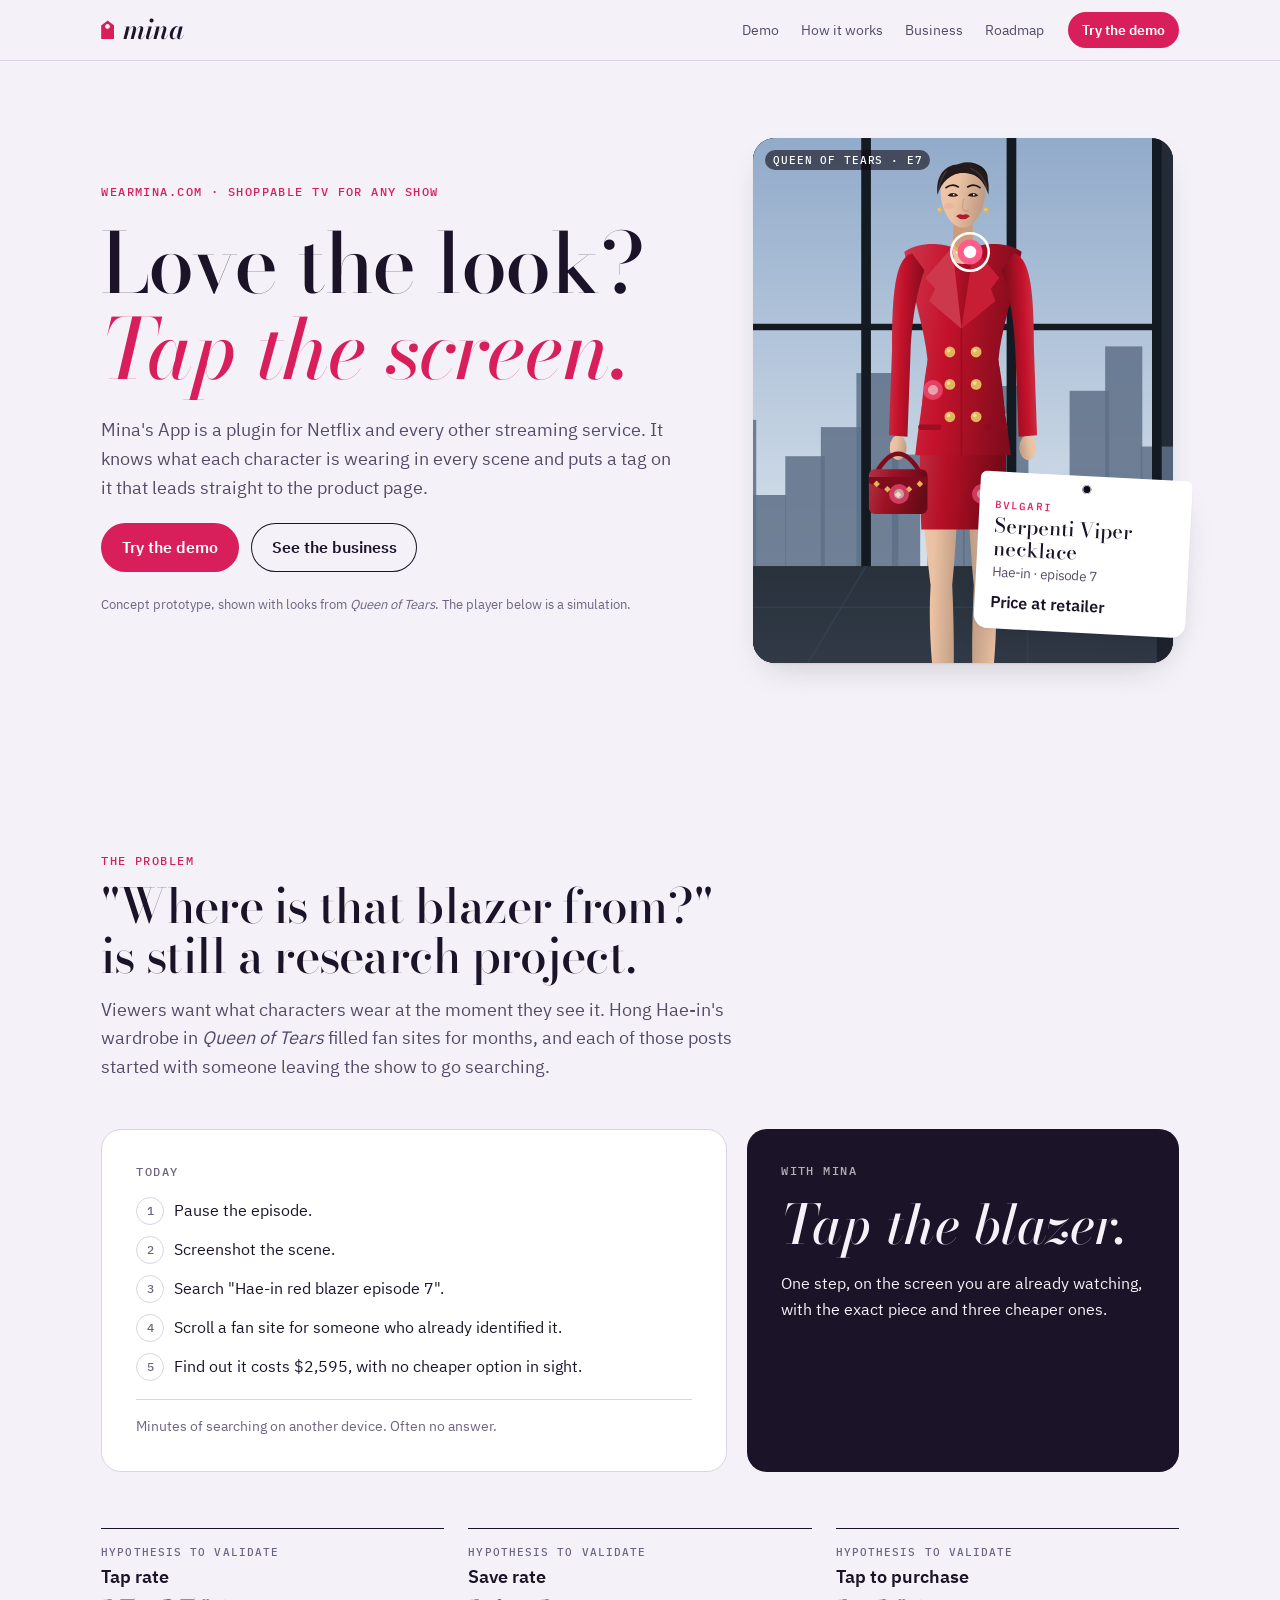
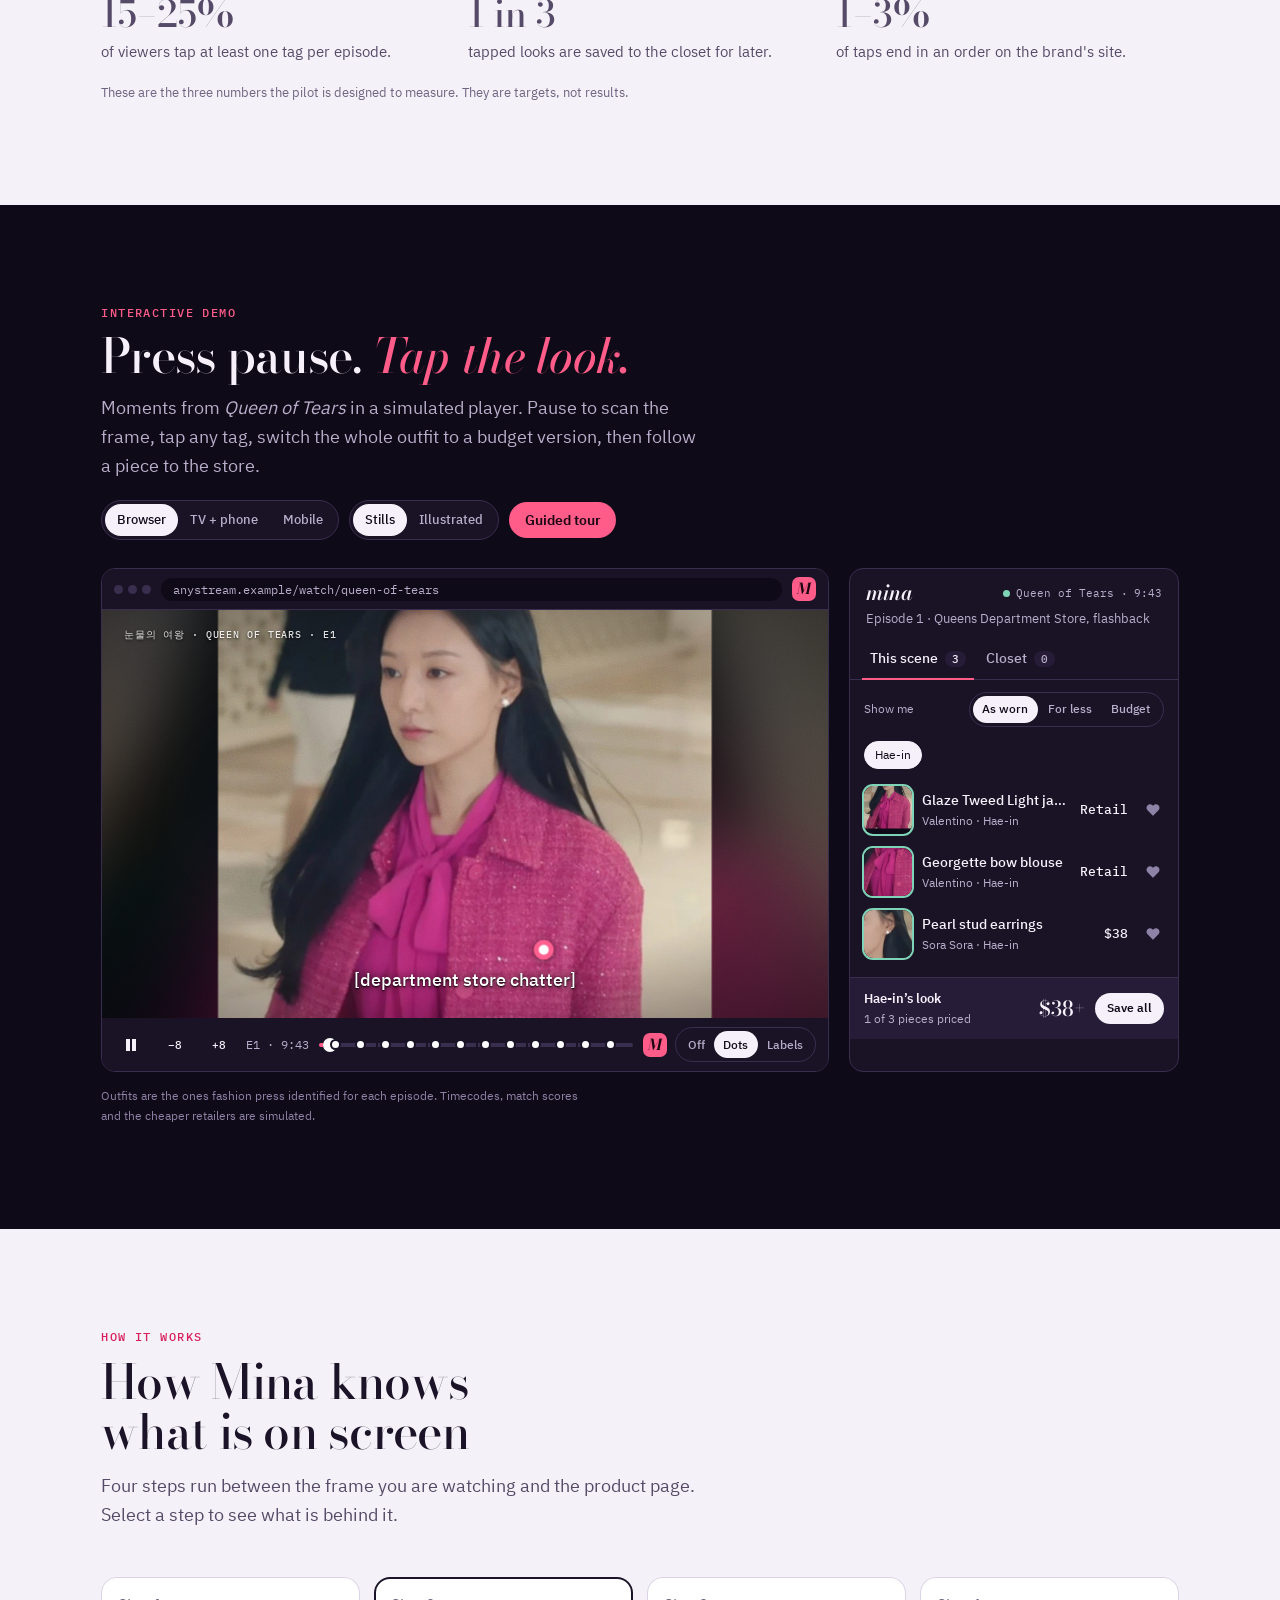
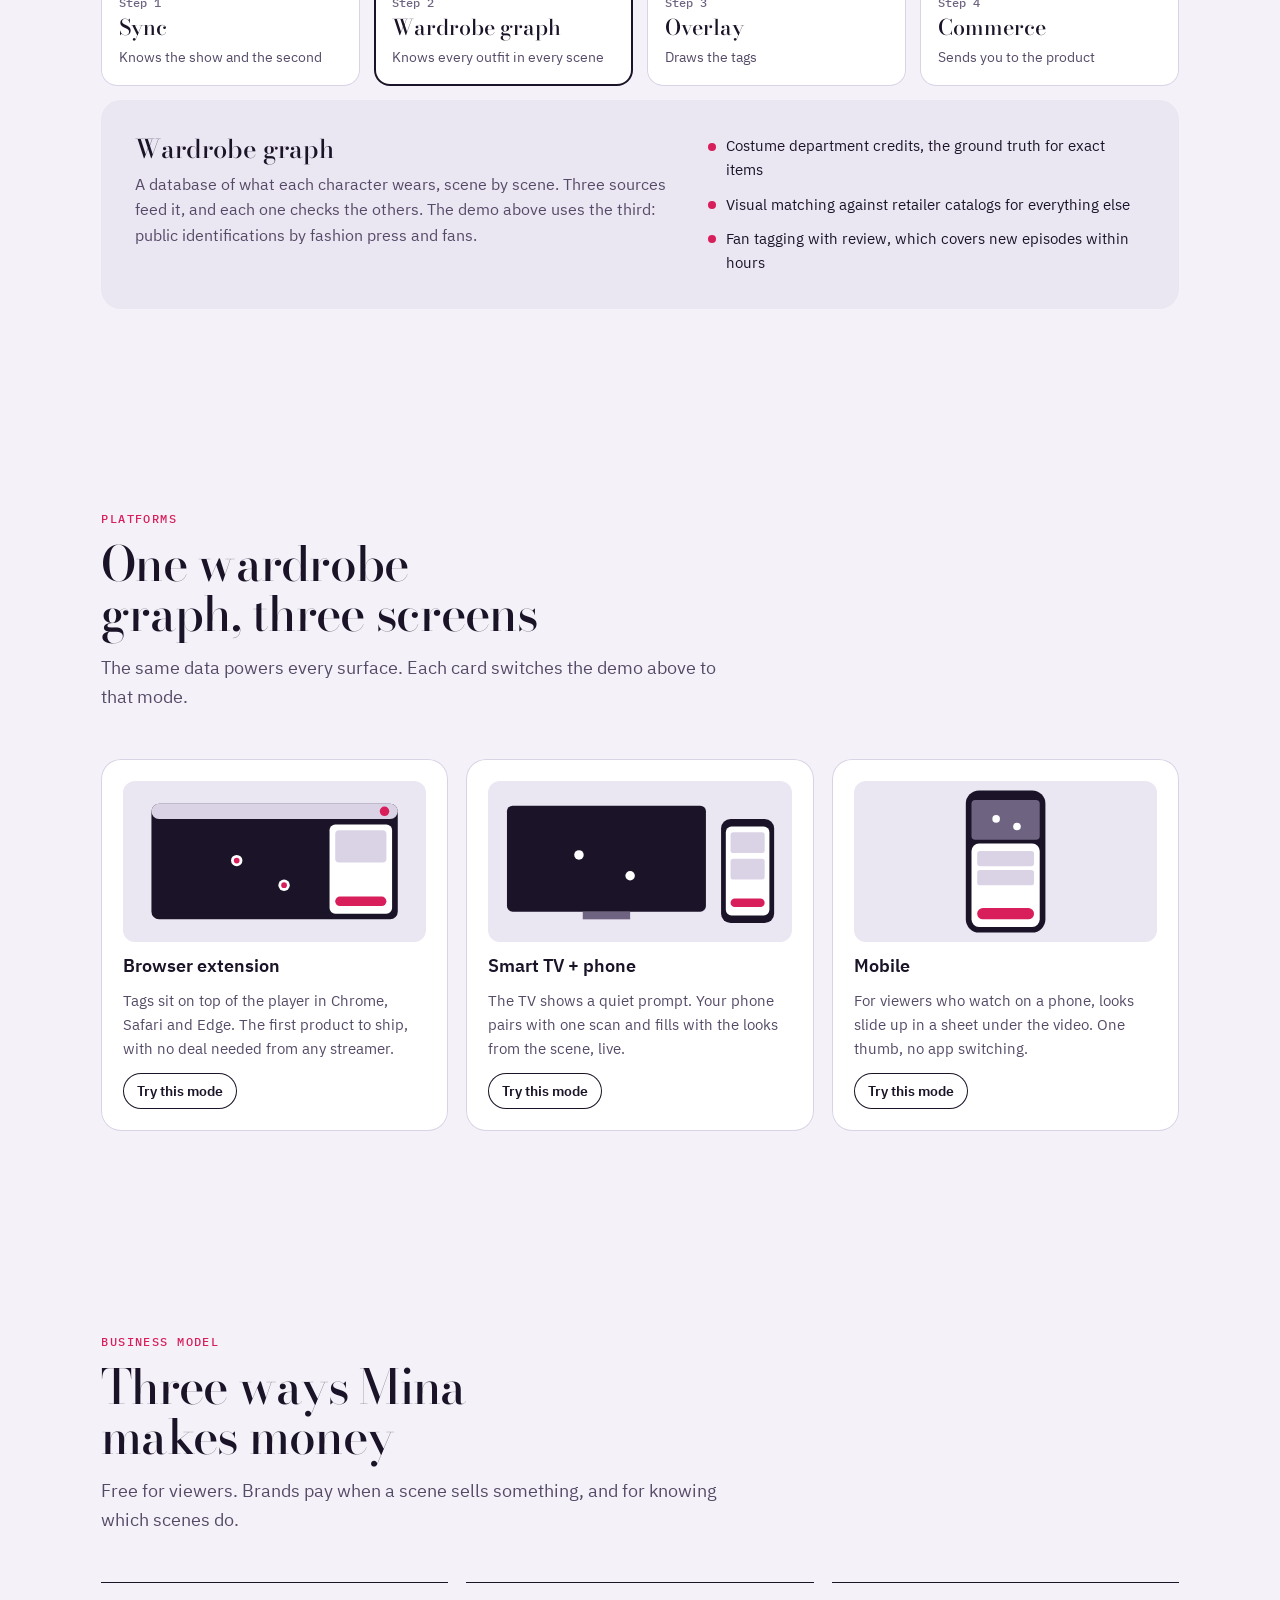
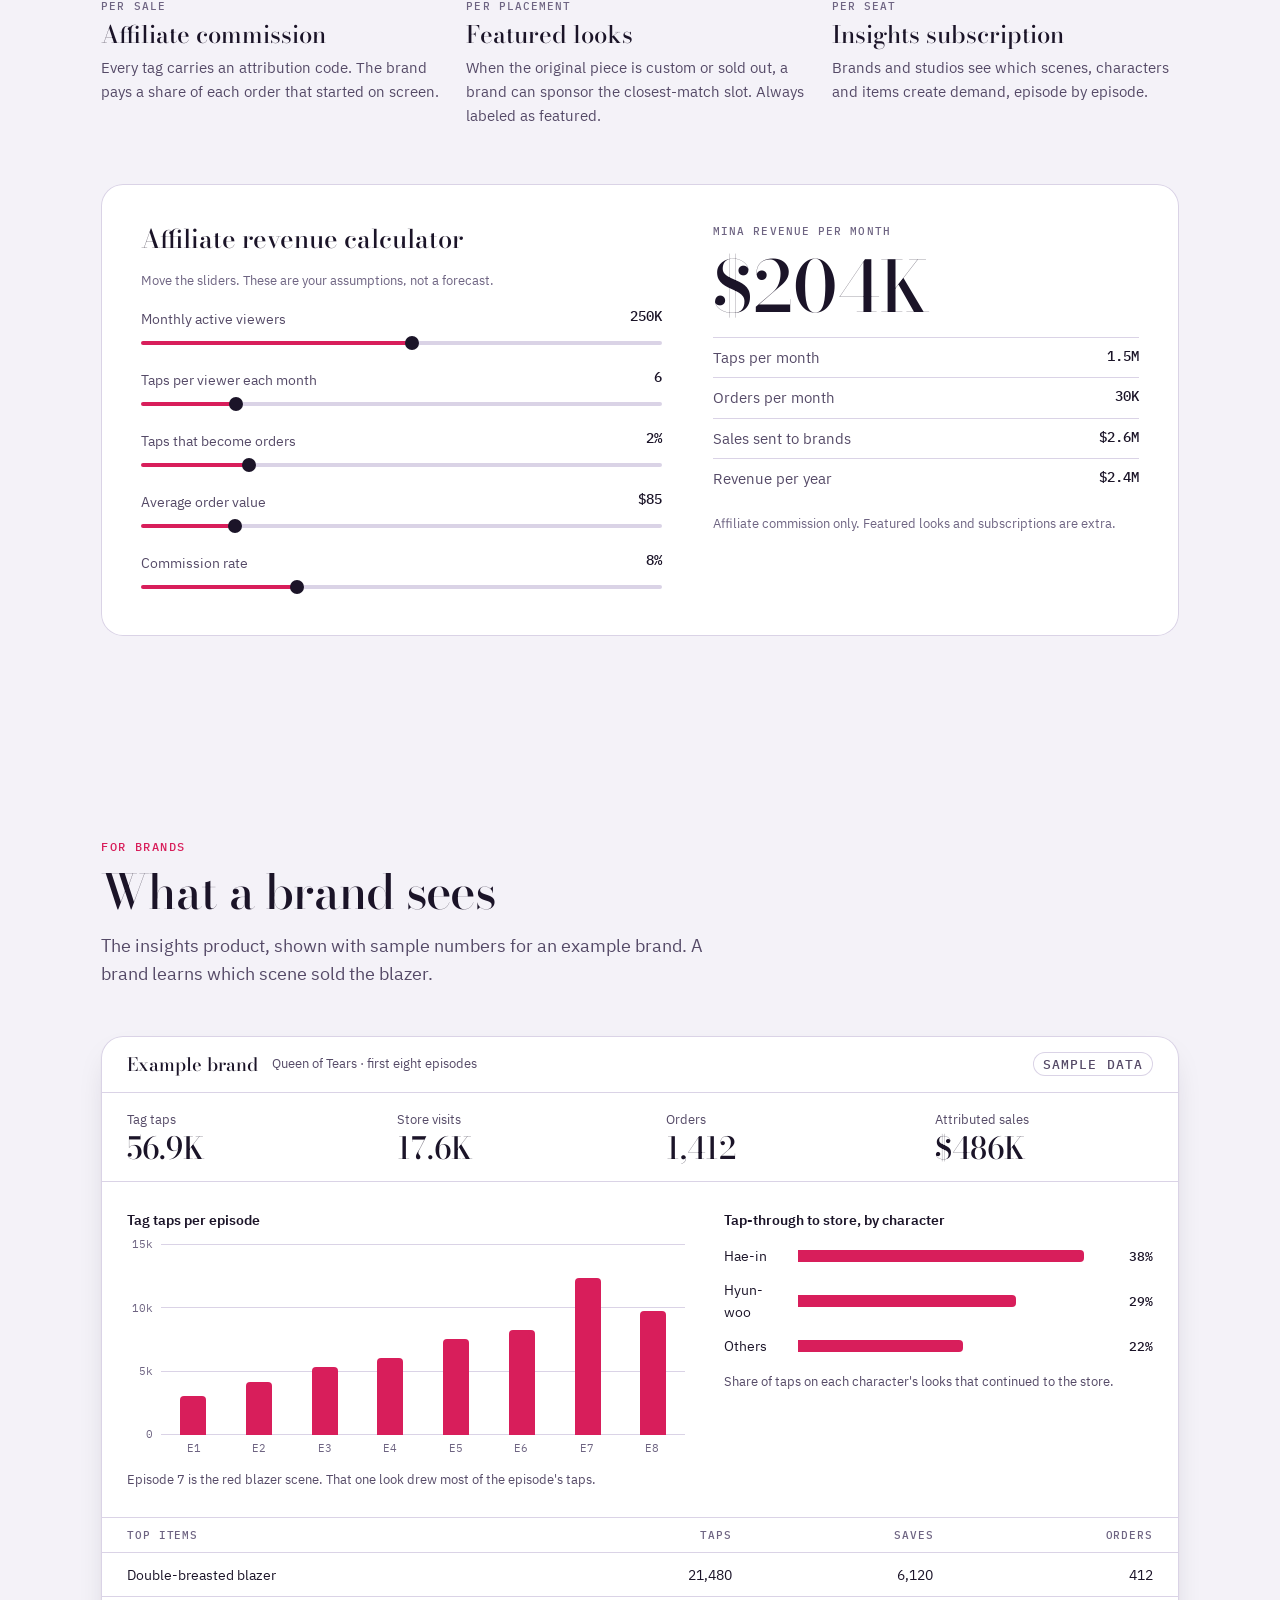
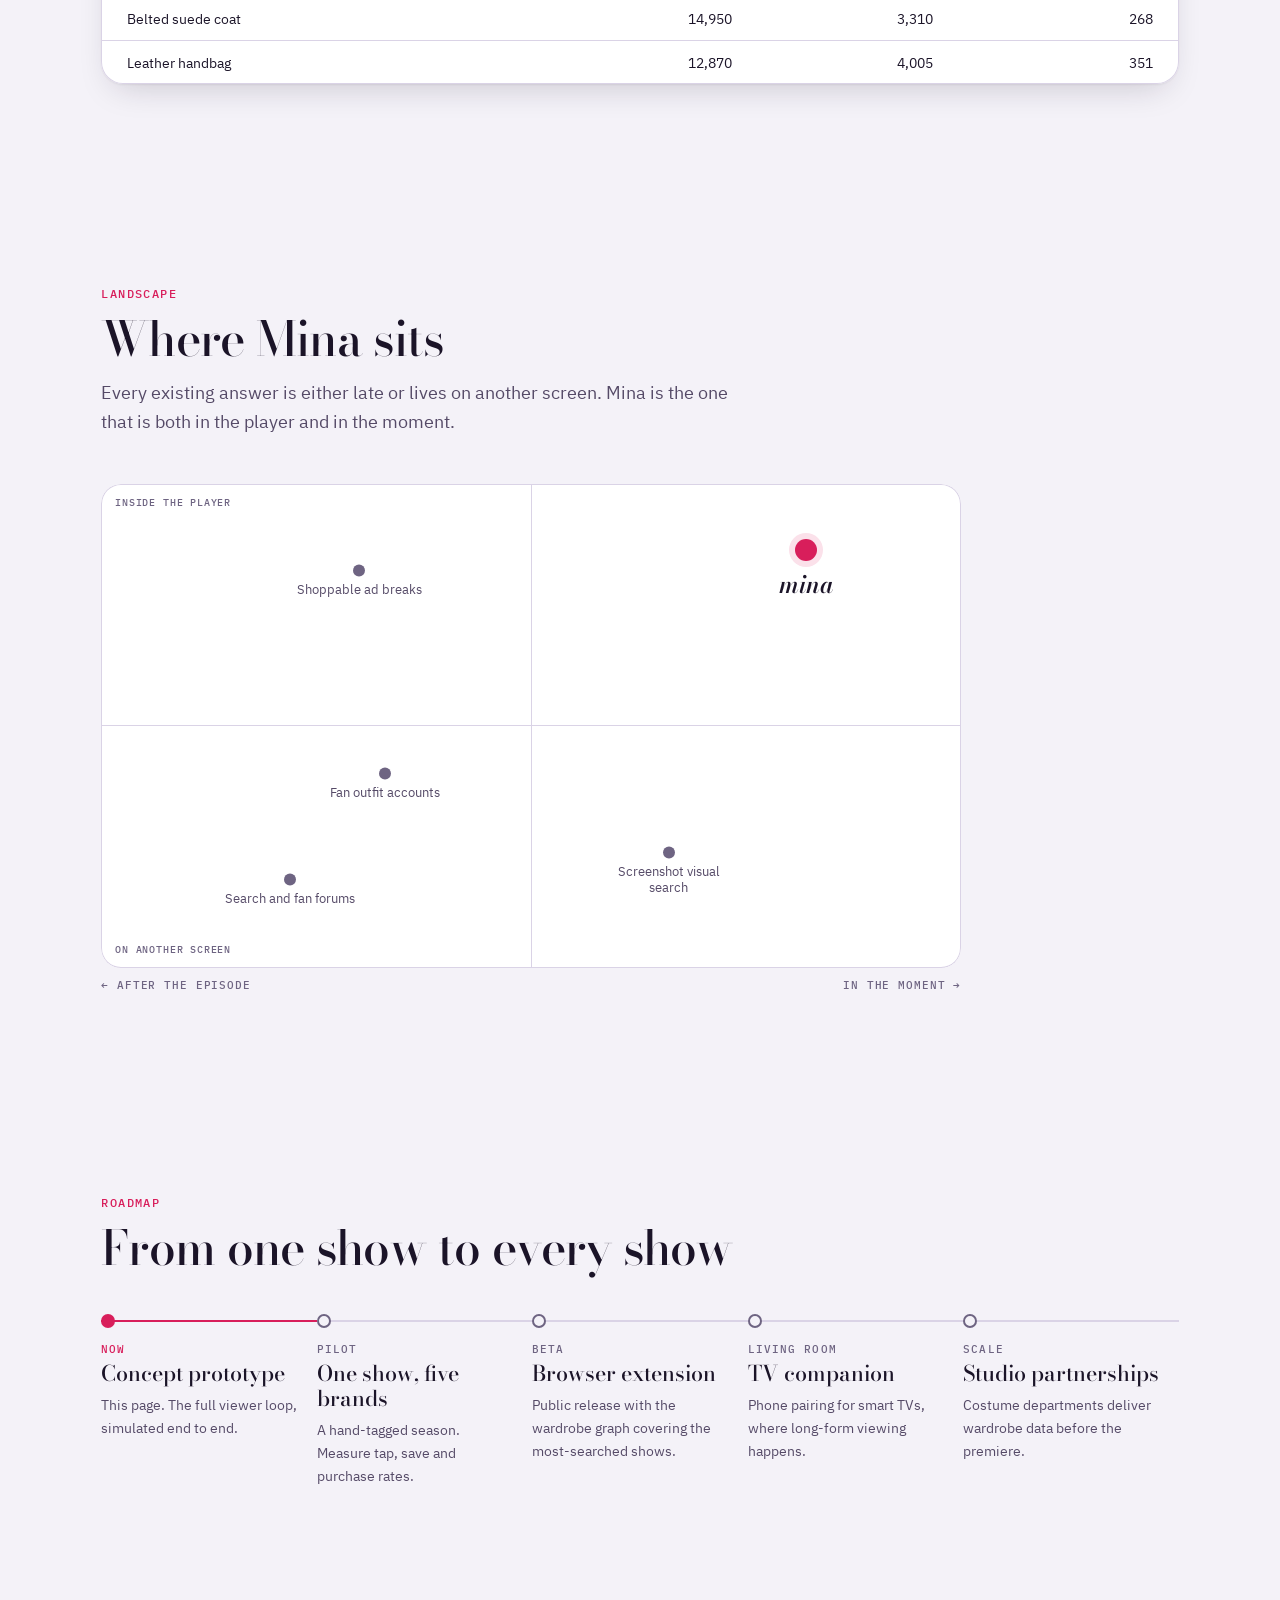
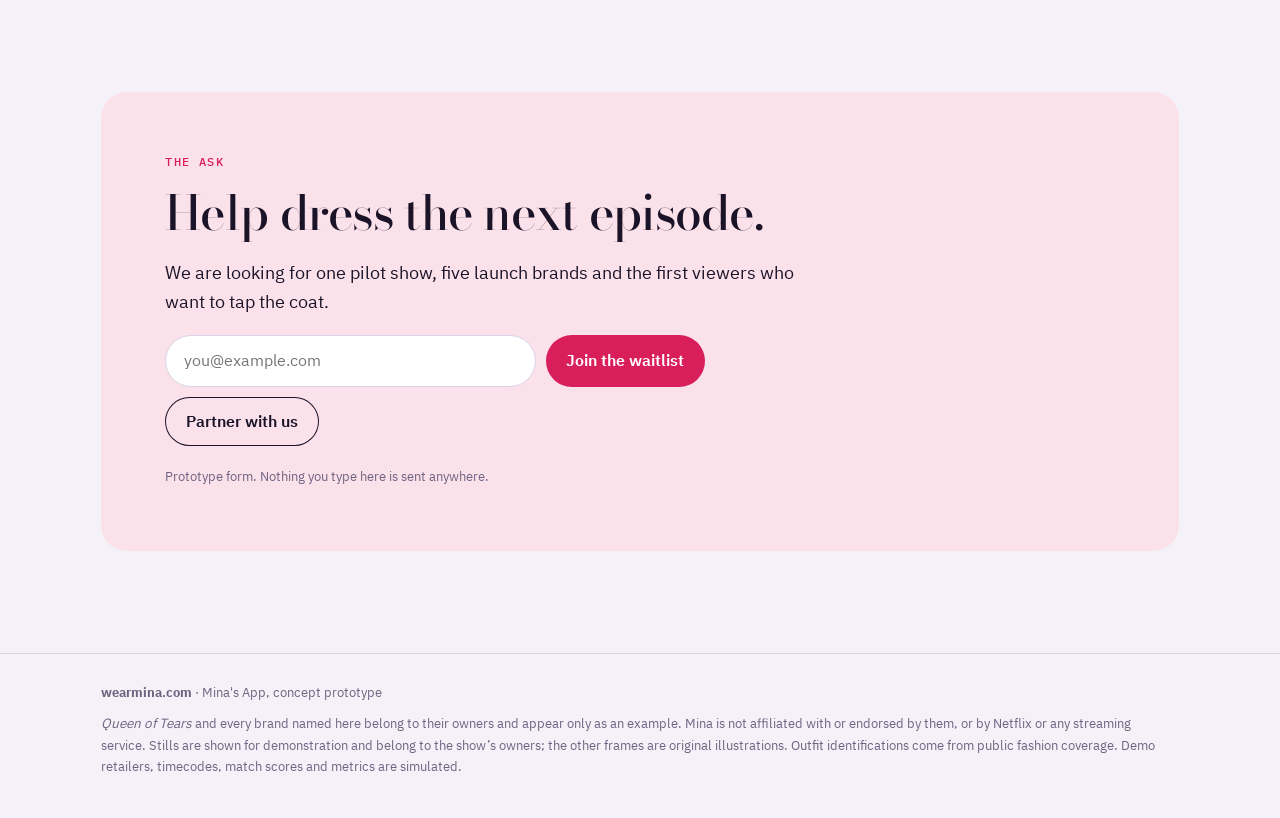
==== commit 271eb7aa: "Stills reel: six Queen of Tears frames with identified pieces, on the live site" ====
--- a/docs/index.html
+++ b/docs/index.html
@@ -876,7 +876,7 @@
 
 <footer><div class="wrap">
   <span><b>wearmina.com</b> · Mina's App, concept prototype</span>
-  <span><i>Queen of Tears</i> and every brand named here belong to their owners and appear only as an example. Mina is not affiliated with or endorsed by them, or by Netflix or any streaming service. Frames are original illustrations. Outfit identifications come from public fashion coverage. Demo retailers, timecodes, match scores and metrics are simulated.</span>
+  <span><i>Queen of Tears</i> and every brand named here belong to their owners and appear only as an example. Mina is not affiliated with or endorsed by them, or by Netflix or any streaming service. Stills are shown for demonstration and belong to the show’s owners; the other frames are original illustrations. Outfit identifications come from public fashion coverage. Demo retailers, timecodes, match scores and metrics are simulated.</span>
 </div></footer>
 
 <div class="sheet" id="sheet" hidden><div class="sheet-card"><button class="sheet-grab" data-close aria-label="Close product"></button><div class="pc" id="sheetBody"></div></div></div>
@@ -885,12 +885,12 @@
 
 <script>
 (()=>{
-const FRAMES={};
+const FRAMES={"balmain": {"src": "[data-uri]", "lo": "[data-uri]", "w": 800, "h": 1000}, "chanel": {"src": "[data-uri]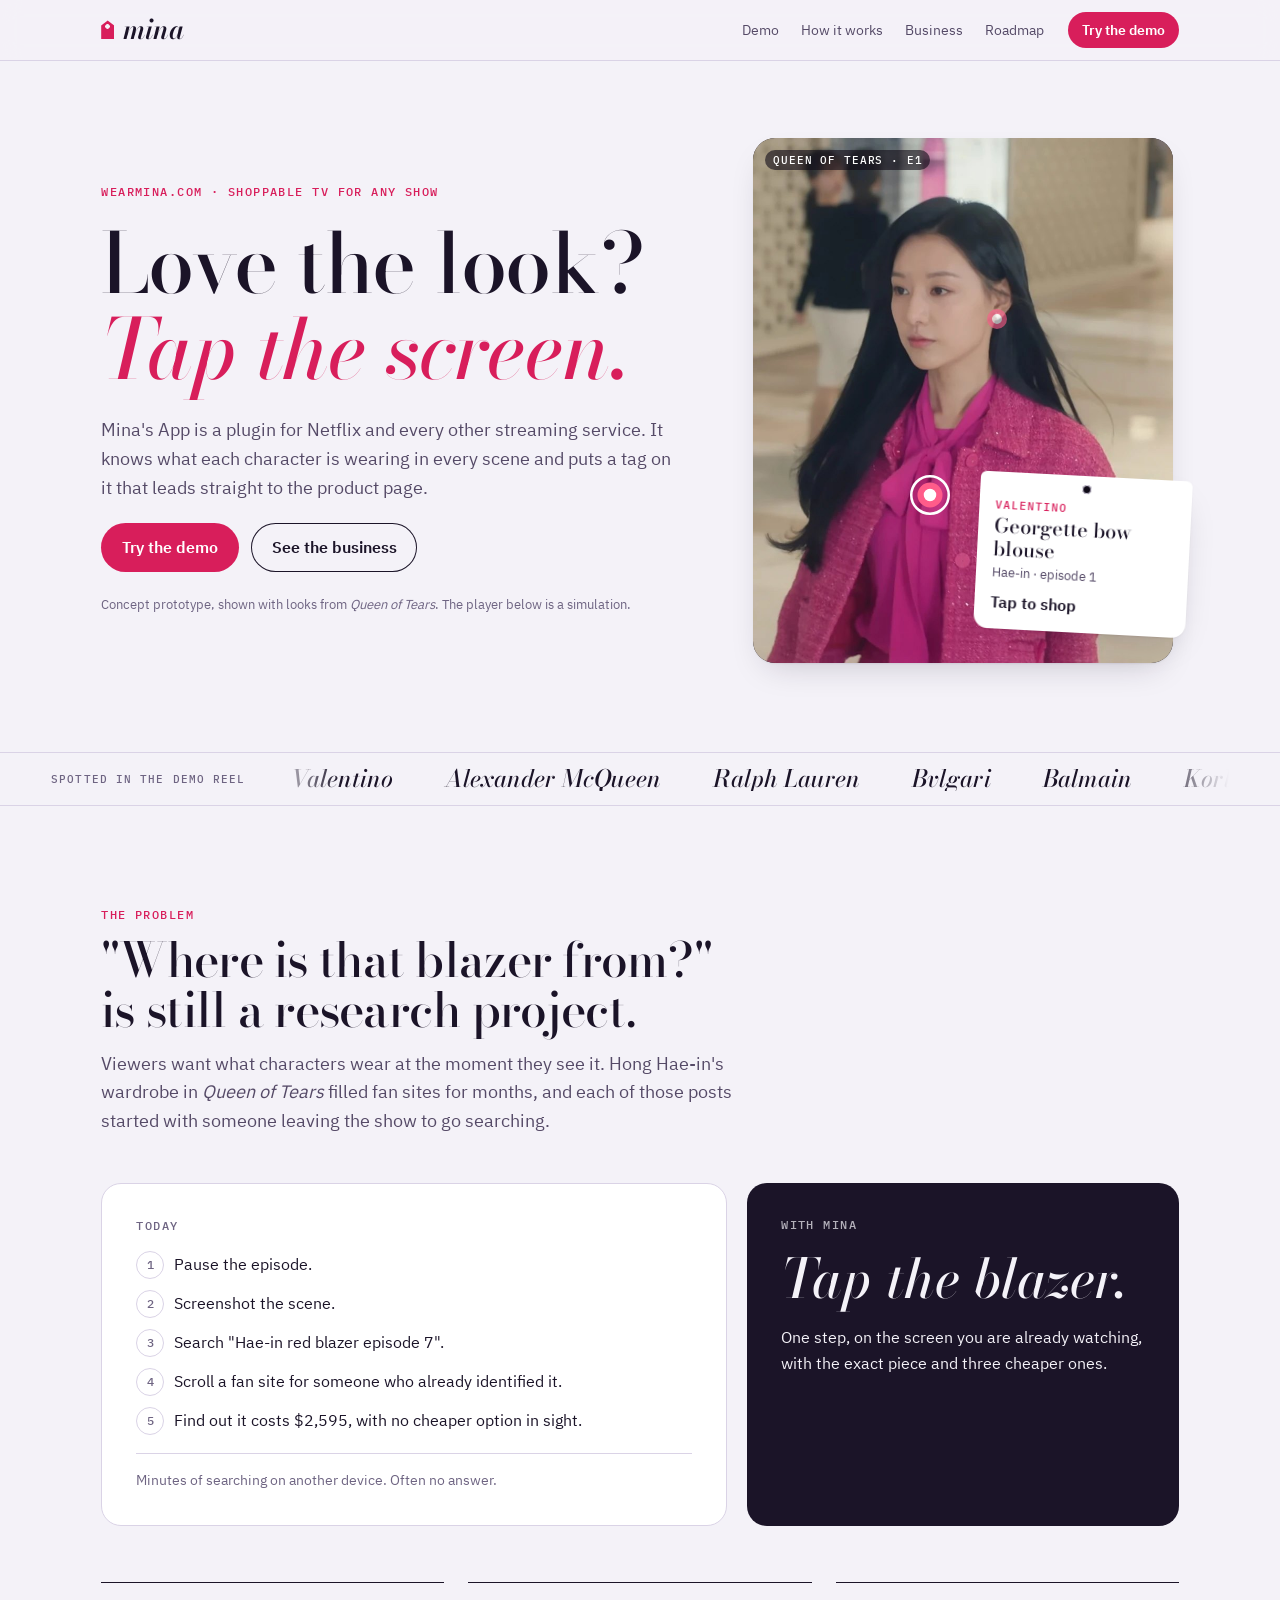
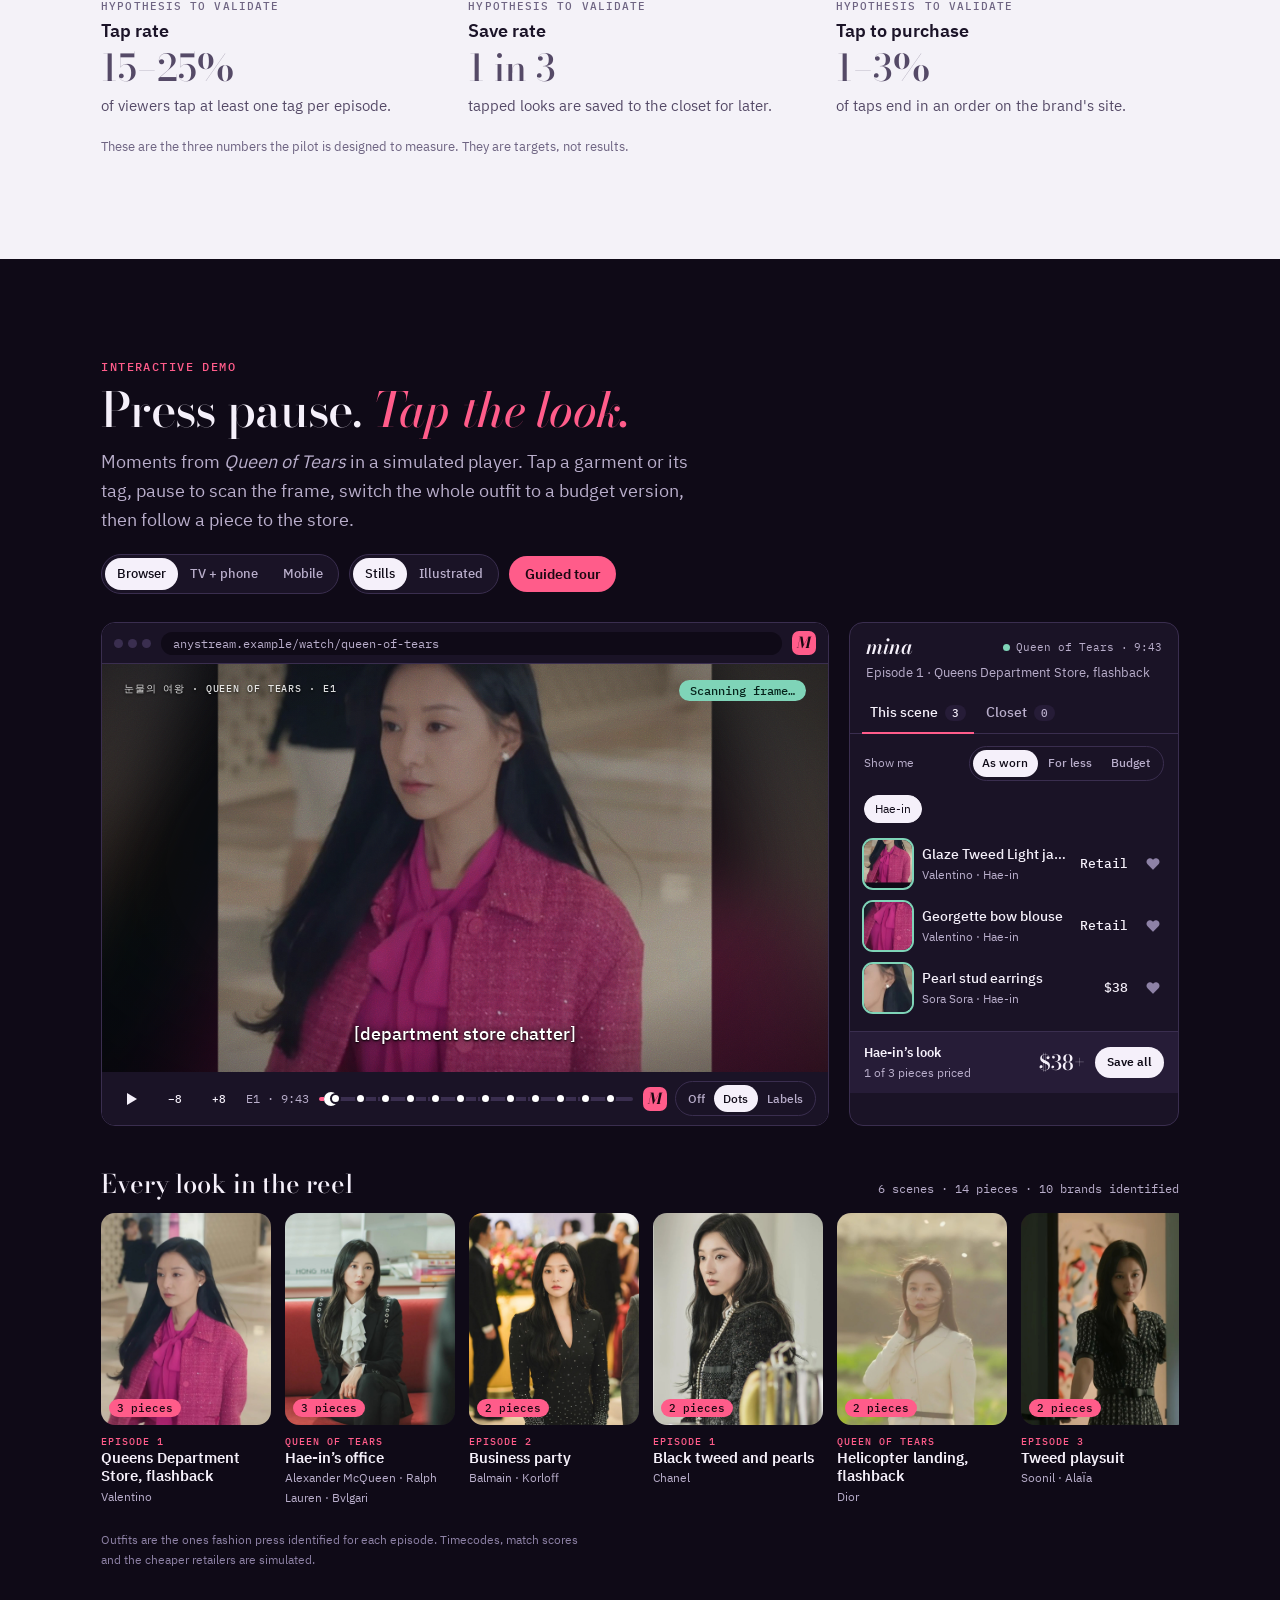
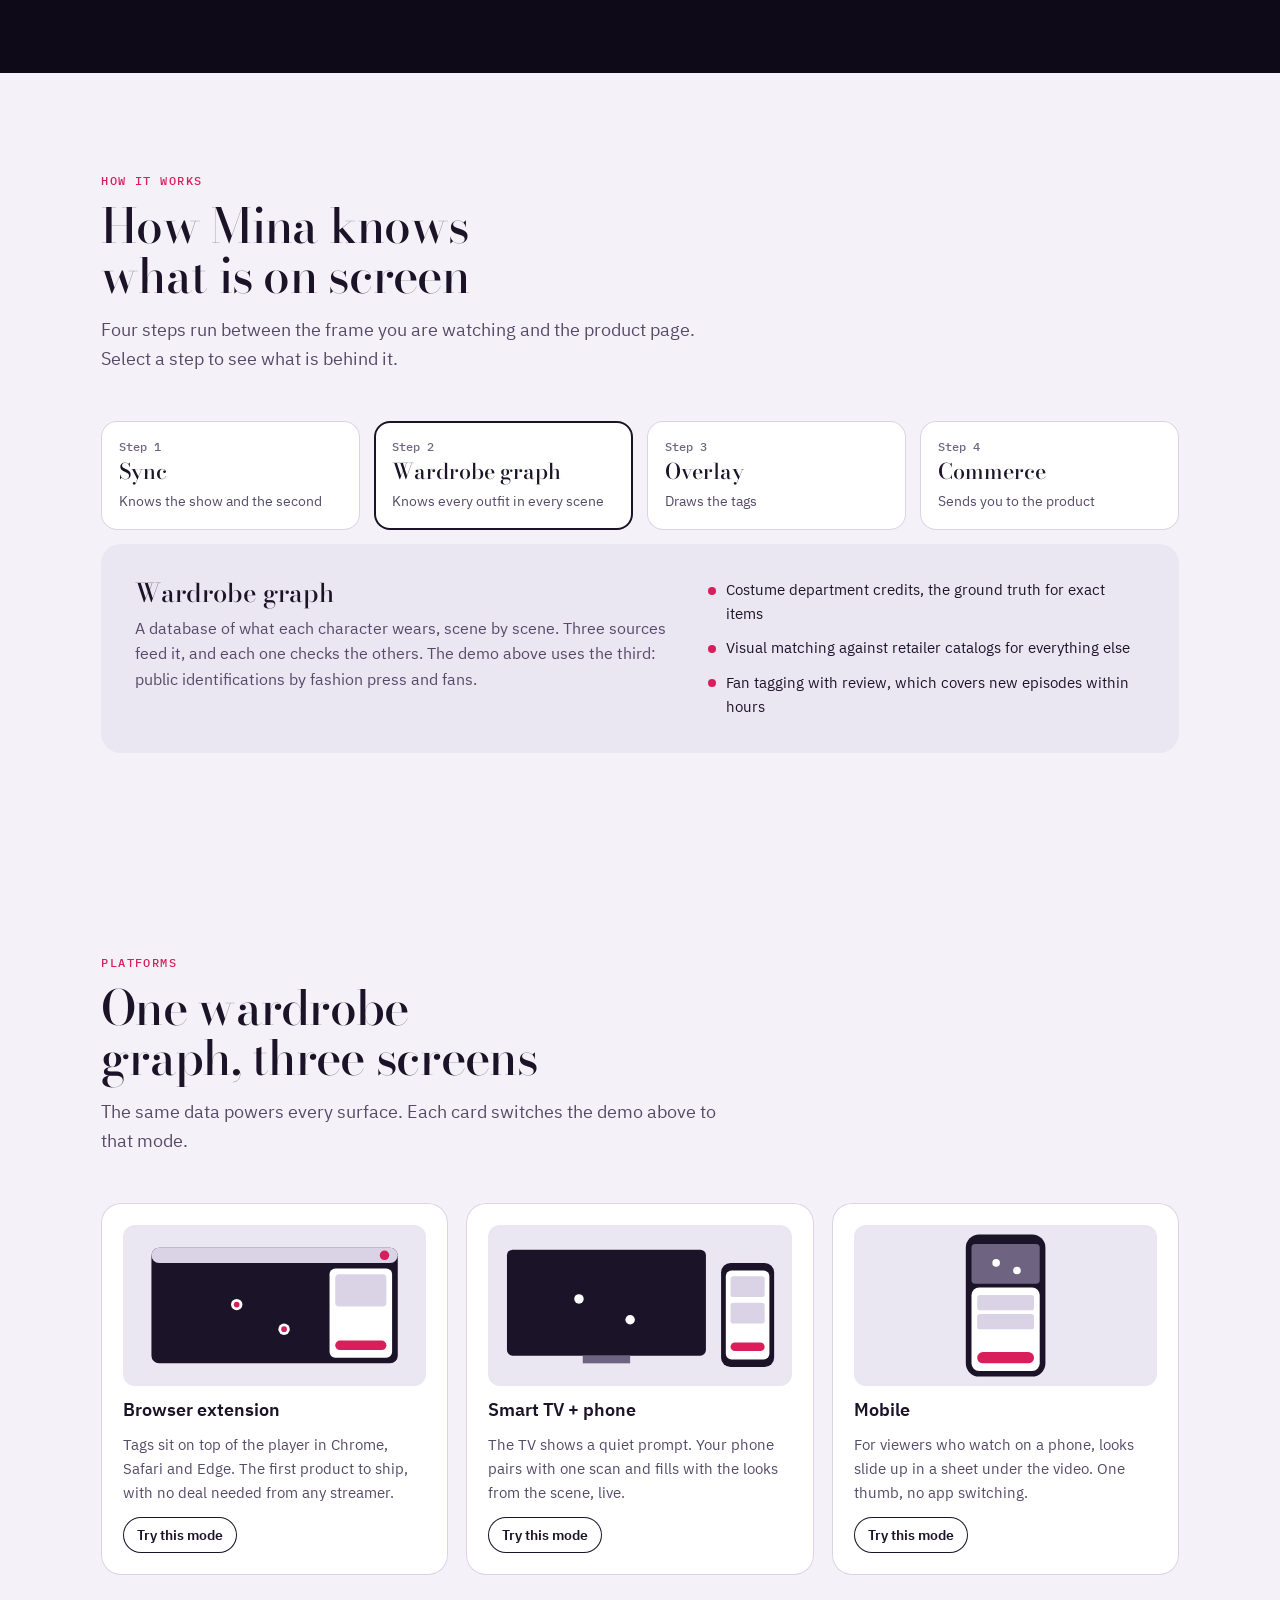
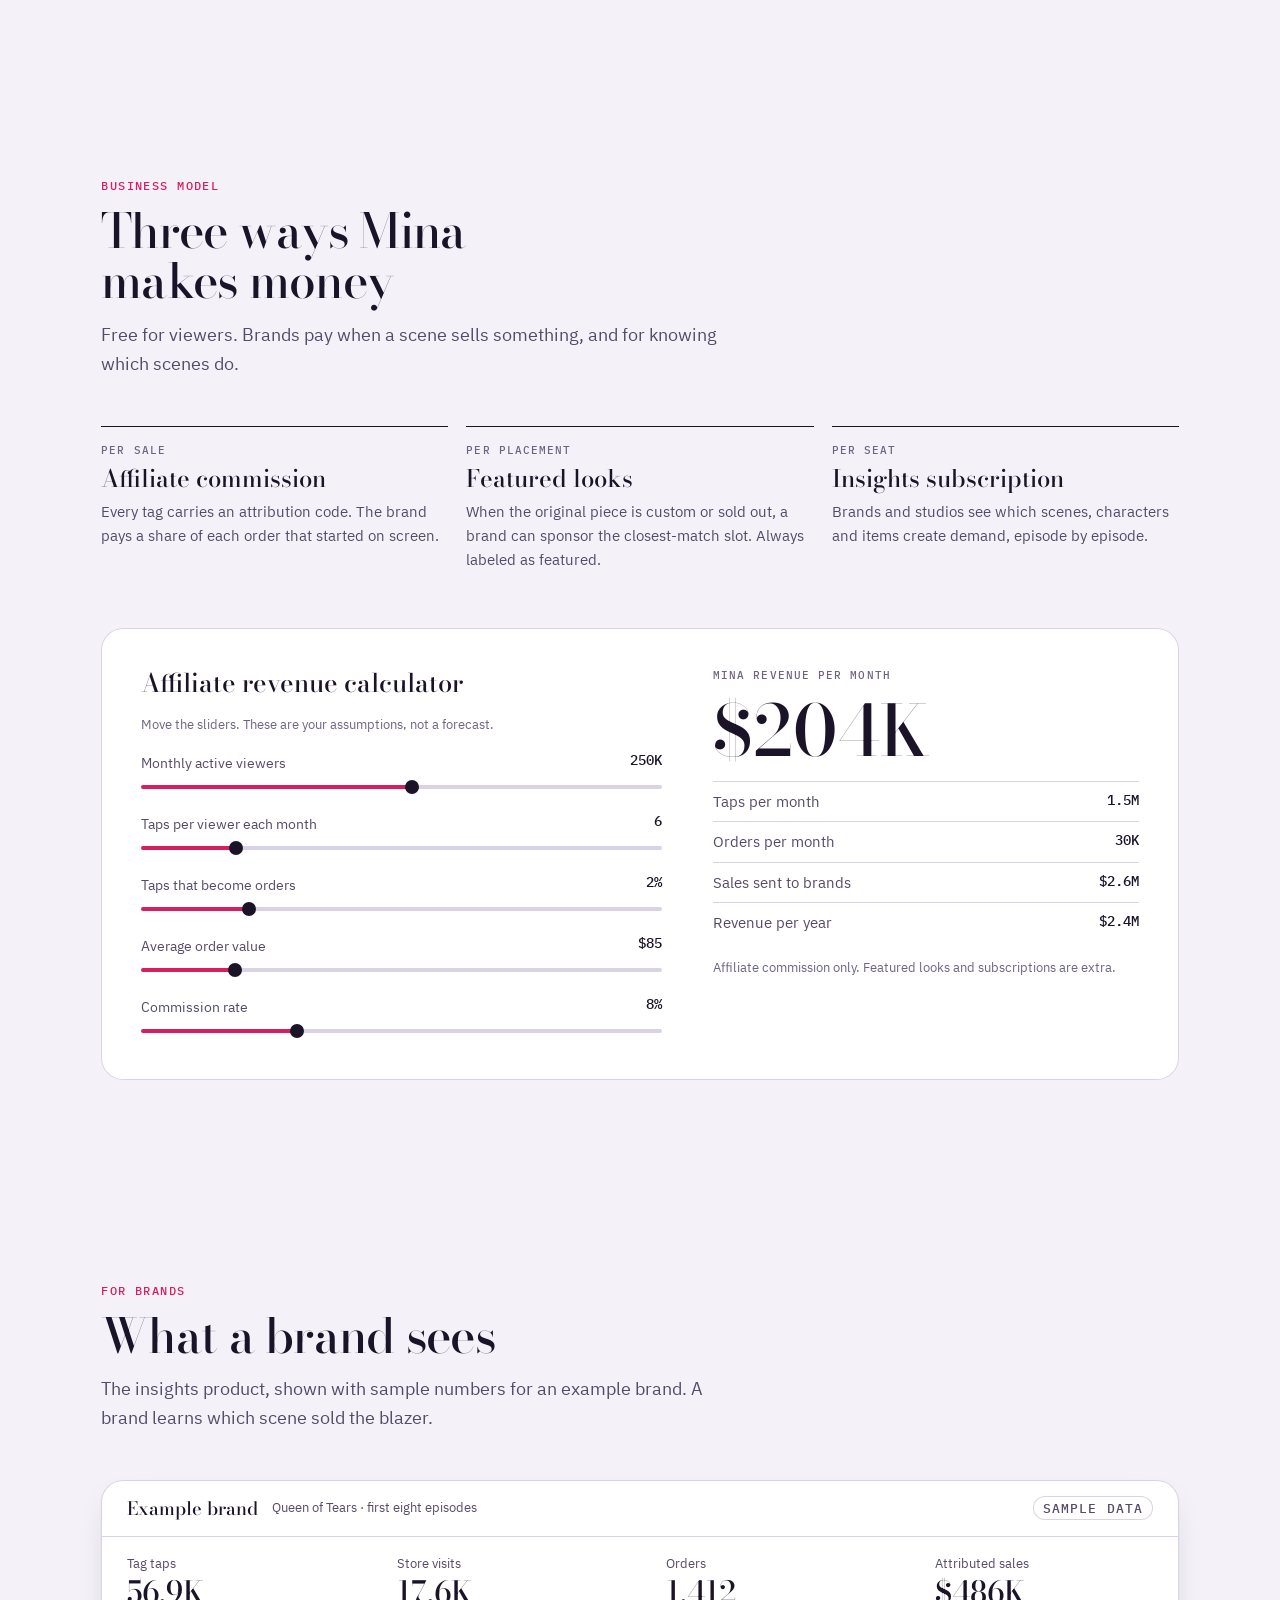
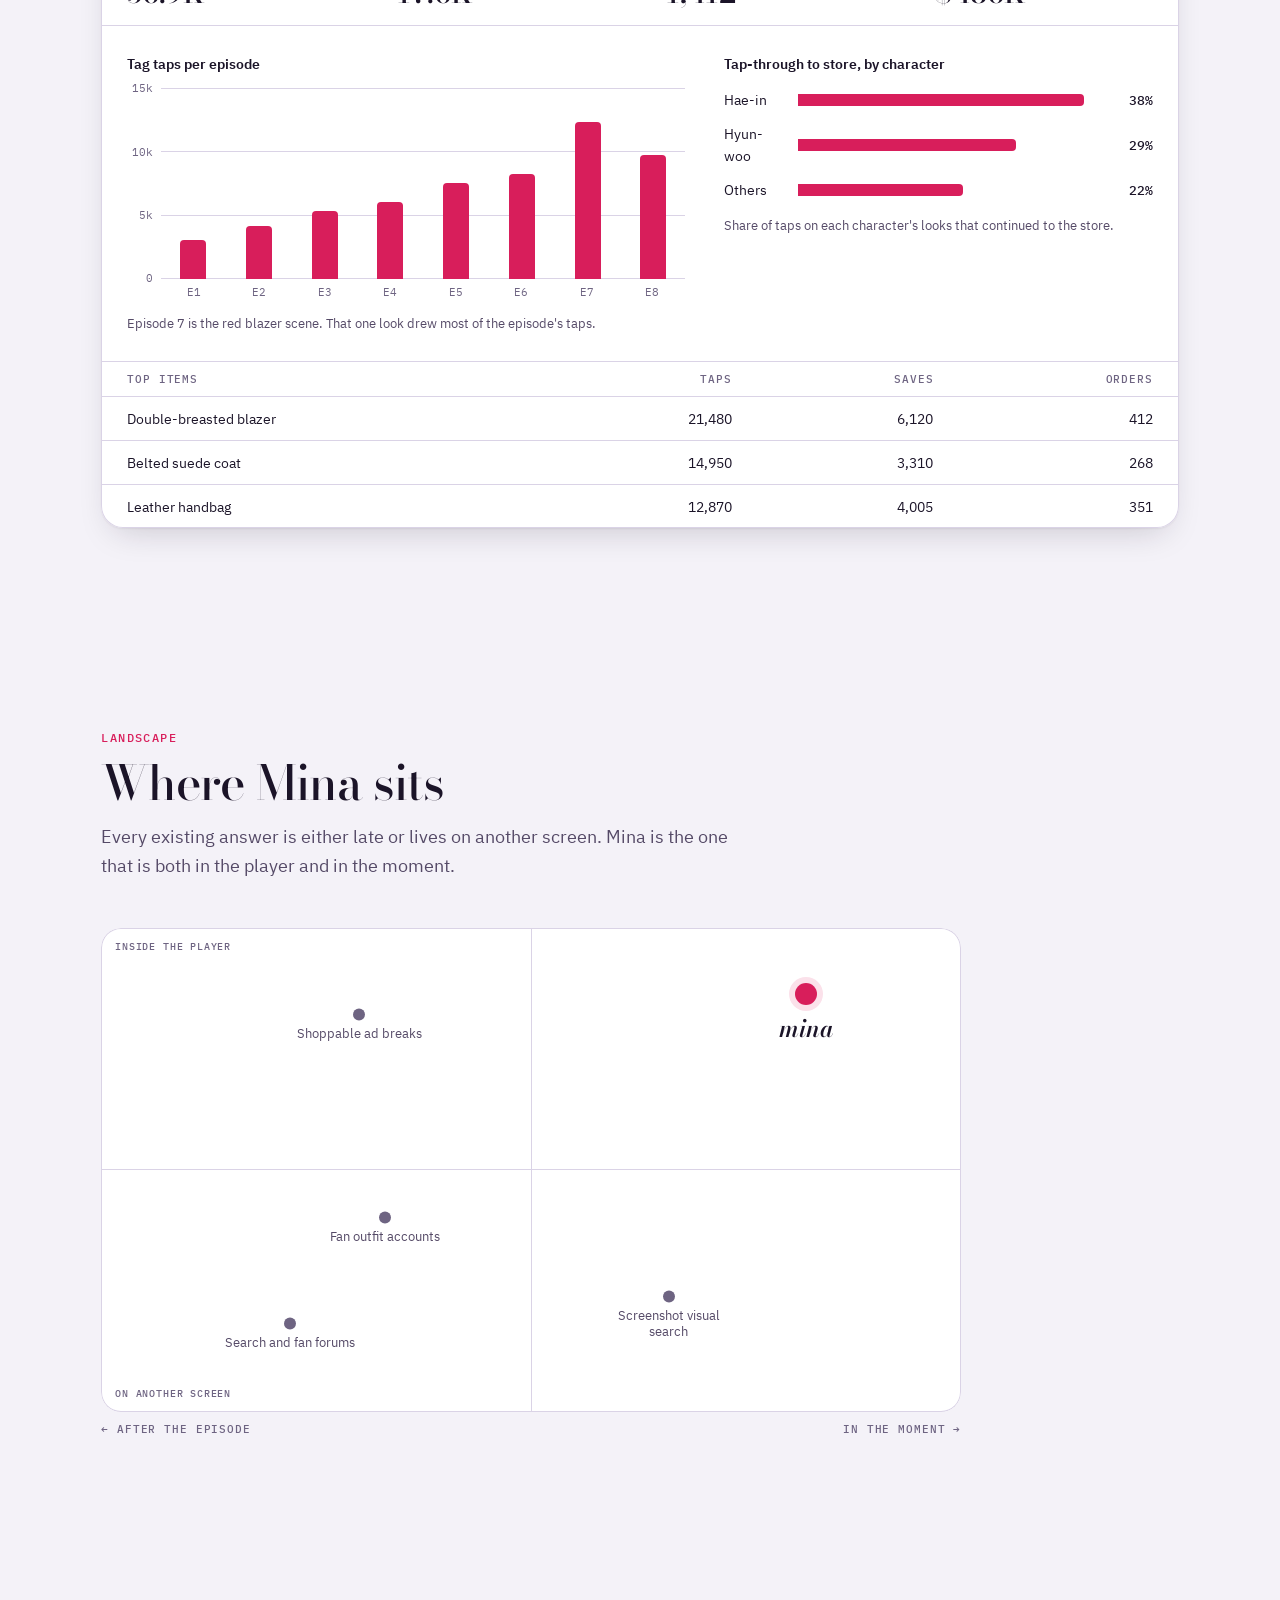
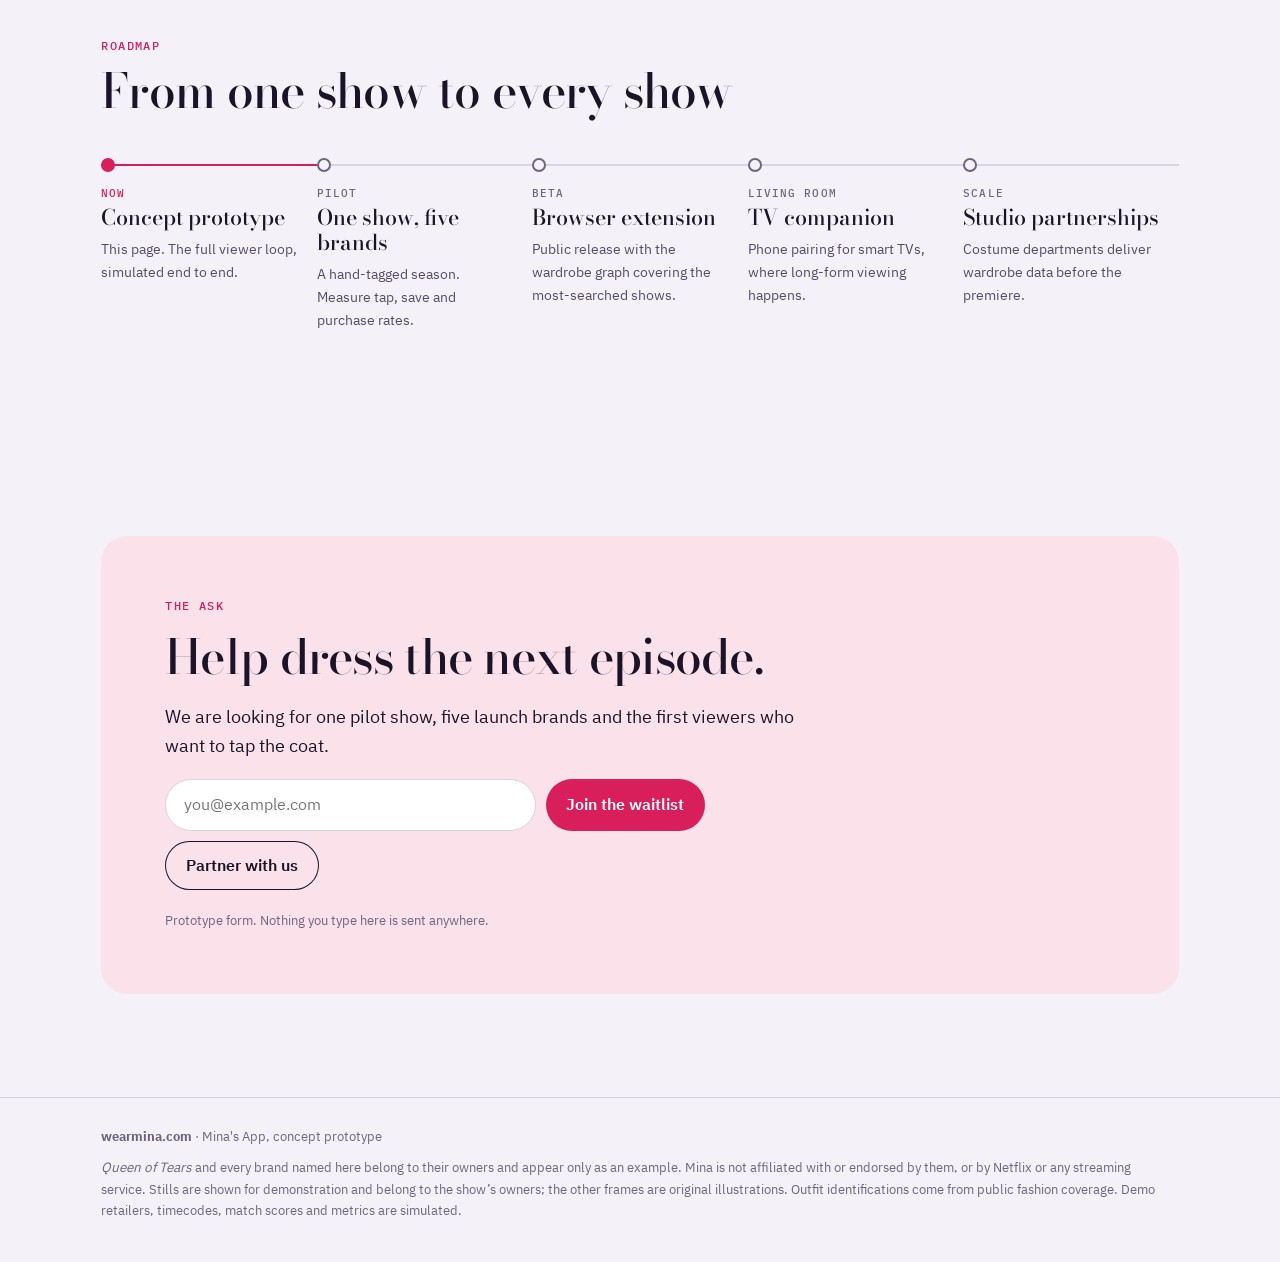
==== commit 14d1f758: "Real stills in the hero, tap-the-garment, hover spotlight, lookbook, brand marquee" ====
--- a/docs/index.html
+++ b/docs/index.html
@@ -550,6 +550,51 @@
   .quad .qpt{width:104px;font-size:.72rem}
 }
 
+/* hero: real frames cross-fading, a light sweep, and a card that tilts toward the cursor */
+.teaser{perspective:1000px}
+.teaser-frame{cursor:pointer;transform:rotateX(var(--rx,0deg)) rotateY(var(--ry,0deg));transition:transform .25s ease-out}
+.t-slide{position:absolute;inset:0;opacity:0;transition:opacity .8s}
+.t-slide.on{opacity:1}
+.teaser-bug{z-index:2}
+.teaser-frame::after{content:"";position:absolute;top:0;bottom:0;left:-30%;width:30%;z-index:1;pointer-events:none;background:linear-gradient(100deg,transparent,rgba(255,255,255,.22),transparent);animation:glint 4.8s ease-in-out infinite}
+@keyframes glint{0%,55%{left:-30%}100%{left:110%}}
+.hangtag.pop{animation:tagpop .45s cubic-bezier(.2,1.4,.4,1)}
+@keyframes tagpop{from{transform:rotate(3deg) translateY(10px) scale(.96);opacity:.4}}
+
+/* brand marquee under the hero */
+.marq{display:flex;align-items:center;gap:20px;border-block:1px solid var(--line);padding-block:14px;padding-inline:max(16px,4vw);overflow:hidden}
+.marq-label{flex:none;font:500 .68rem var(--mono);letter-spacing:.1em;text-transform:uppercase;color:var(--ink-3)}
+.marq-view{flex:1;min-width:0;overflow:hidden;-webkit-mask-image:linear-gradient(90deg,transparent,#000 8%,#000 92%,transparent);mask-image:linear-gradient(90deg,transparent,#000 8%,#000 92%,transparent)}
+.marq-track{display:flex;width:max-content;animation:marq 38s linear infinite}
+.marq-track span{font:italic 500 1.5rem/1 var(--display);padding-inline:26px;white-space:nowrap}
+@keyframes marq{to{transform:translateX(-50%)}}
+@media(max-width:700px){.marq{flex-direction:column;align-items:flex-start;gap:10px}.marq-view{width:100%}.marq-track span{font-size:1.25rem;padding-inline:18px}}
+
+/* tap-the-garment: spotlight on hover, ripple on tap */
+.hoverbox{position:absolute;border:1.5px solid var(--st-white);border-radius:8px;box-shadow:0 0 0 200vmax rgba(5,3,8,.34);pointer-events:none;transition:left .16s,top .16s,width .16s,height .16s}
+.hoverbox span{position:absolute;left:-1.5px;bottom:100%;background:var(--st-white);color:var(--st-bg);font:500 11px/1.7 var(--mono);padding:0 7px;border-radius:5px 5px 5px 0;white-space:nowrap;transform-origin:0 100%;transform:scale(var(--inv,1))}
+.stage.scanning .hoverbox,.stage[data-mode=off] .hoverbox{display:none}
+.ripple{position:absolute;width:16px;height:16px;margin:-8px 0 0 -8px;border-radius:50%;border:2px solid var(--st-white);pointer-events:none;z-index:4;animation:ripple .6s ease-out forwards}
+@keyframes ripple{to{transform:scale(7);opacity:0}}
+
+/* lookbook */
+.lookbook{margin-top:clamp(28px,4vw,44px)}
+.lb-head{display:flex;flex-wrap:wrap;align-items:baseline;justify-content:space-between;gap:6px 20px;margin-bottom:14px}
+.lb-head h3{font:500 1.6rem/1.1 var(--display)}
+.lb-stats{font:400 .74rem var(--mono);color:var(--st-ink-2)}
+.lb-strip{display:grid;grid-auto-flow:column;grid-auto-columns:minmax(170px,1fr);gap:14px;overflow-x:auto;padding-bottom:8px;scroll-snap-type:x proximity}
+.lb-card{scroll-snap-align:start;text-align:left;display:grid;gap:10px;align-content:start;min-width:0}
+.lb-img{position:relative;display:block;aspect-ratio:4/5;border-radius:14px;overflow:hidden;background:var(--st-surface)}
+.lb-img svg{position:absolute;inset:0;width:100%;height:100%;transition:transform .5s cubic-bezier(.2,.8,.2,1)}
+.lb-card:hover .lb-img svg,.lb-card:focus-visible .lb-img svg{transform:scale(1.06)}
+.lb-img em{position:absolute;left:8px;bottom:8px;font:500 .66rem var(--mono);font-style:normal;background:var(--st-accent);color:var(--st-accent-ink);padding:2px 8px;border-radius:999px}
+.lb-meta{display:grid;gap:1px;min-width:0}
+.lb-meta small{font:500 .64rem var(--mono);letter-spacing:.1em;text-transform:uppercase;color:var(--st-accent)}
+.lb-meta b{font-weight:600;font-size:.92rem;line-height:1.25}
+.lb-meta span{font-size:.78rem;color:var(--st-ink-2)}
+@media(max-width:700px){.lb-strip{grid-auto-columns:58vw;margin-inline:calc(-1 * max(16px,4vw));padding-inline:max(16px,4vw)}}
+@media (prefers-reduced-motion:reduce){.marq-track,.teaser-frame::after,.hangtag.pop{animation:none!important}.marq-view{overflow-x:auto}}
+
 </style>
 <header class="nav"><div class="wrap">
   <a class="logo" href="#top"><span class="logo-mark" aria-hidden="true"></span>mina</a>
@@ -568,11 +613,13 @@
     <div class="cta-row"><a class="btn" href="#demo">Try the demo</a><a class="btn ghost" href="#business">See the business</a></div>
     <p class="note">Concept prototype, shown with looks from <i>Queen of Tears</i>. The player below is a simulation.</p>
   </div>
-  <div class="teaser" aria-hidden="true">
-    <div class="teaser-frame" id="teaser"><span class="teaser-bug">QUEEN OF TEARS · E7</span></div>
+  <div class="teaser">
+    <div class="teaser-frame" id="teaser" role="button" tabindex="0" aria-label="Open this look in the demo"><span class="teaser-bug">QUEEN OF TEARS · E7</span></div>
     <div class="hangtag" id="heroTag"><small>Balmain</small><b>Double-breasted wool blazer</b><span>Hae-in · episode 7</span><i>$2,595</i></div>
   </div>
 </div></section>
+
+<div class="marq" id="marqWrap" hidden><span class="marq-label">Spotted in the demo reel</span><div class="marq-view"><div class="marq-track" id="marq"></div></div></div>
 
 <section id="problem"><div class="wrap">
   <div class="sec-head">
@@ -611,7 +658,7 @@
     <div>
       <p class="eyebrow">Interactive demo</p>
       <h2>Press pause. <em>Tap the look.</em></h2>
-      <p class="lede">Moments from <i>Queen of Tears</i> in a simulated player. Pause to scan the frame, tap any tag, switch the whole outfit to a budget version, then follow a piece to the store.</p>
+      <p class="lede">Moments from <i>Queen of Tears</i> in a simulated player. Tap a garment or its tag, pause to scan the frame, switch the whole outfit to a budget version, then follow a piece to the store.</p>
     </div>
     <div class="room-tools">
       <div class="seg" role="group" aria-label="Device" id="deviceSeg">
@@ -644,6 +691,7 @@
           <div class="cam" id="cam">
             <svg class="art" id="artFg" viewBox="0 0 1600 900" preserveAspectRatio="xMidYMid slice" aria-hidden="true"></svg>
             <div class="dim"></div>
+            <div class="hoverbox" id="hoverBox" hidden><span></span></div>
             <div class="scanlayer" id="scanLayer"></div>
             <div class="spots" id="spots"></div>
           </div>
@@ -700,6 +748,10 @@
       <div class="comp-detail" id="compDetail" hidden><button class="back" data-close>← All looks</button><div class="pc" id="compDetailBody"></div></div>
       <div class="comp-pair" id="compPair" hidden><div><b id="pairTitle">Pairing</b><span id="pairText"><span class="spin"></span>Connecting to Living Room TV</span></div></div>
     </div>
+  </div>
+  <div class="lookbook">
+    <div class="lb-head"><h3>Every look in the reel</h3><p class="lb-stats" id="lbStats"></p></div>
+    <div class="lb-strip" id="lbStrip"></div>
   </div>
   <p class="room-note">Outfits are the ones fashion press identified for each episode. Timecodes, match scores and the cheaper retailers are simulated.</p>
 
@@ -1442,6 +1494,8 @@
   if(e.target.closest('.ppanel')||e.target.closest('.pair'))return;
   const s=e.target.closest('.spot');if(s)return openProduct(s.dataset.id);
   if(openId&&stagePanel.classList.contains('open'))return closeProduct();
+  const hit=hitItem(e.clientX,e.clientY);
+  if(hit){ripple(e.clientX,e.clientY);return openProduct(hit.id)}
   playing?pause(true):play();
 });
 stage.addEventListener('keydown',e=>{
@@ -1485,8 +1539,22 @@
  card.addEventListener('touchend',e=>{if(y0==null)return;const dy=e.changedTouches[0].clientY-y0;card.style.transform='';y0=null;if(dy>90)closeProduct()});}
 new IntersectionObserver(es=>{inView=es[0].isIntersecting},{threshold:.15}).observe(stage);
 
-// ---- hero teaser: a crop of the episode 7 frame with rotating tags
-{
+// ---- hero: with stills, rotate through every identified piece on the real frames; otherwise the illustrated crop
+if(REELS.stills){
+  const R0=REELS.stills,seq=R0.items.filter(i=>i.at[0]&&!i.similar),el=$('#teaser'),tag=$('#heroTag'),bug=$('.teaser-bug',el);
+  el.insertAdjacentHTML('afterbegin',R0.scenes.map((sc,k)=>{const n=sc.shots[0].img,r=frameRect(n);
+    return`<div class="t-slide" data-k="${k}"><svg viewBox="${(r.x*1600).toFixed(1)} 0 ${(r.w*1600).toFixed(1)} 900" preserveAspectRatio="xMidYMid slice" aria-hidden="true"><use href="#fr-${n}"/></svg>${R0.items.filter(i=>i.sc===k&&i.at[0]).map(i=>`<span class="t-spot" data-t="${i.id}" style="left:${(i.at[0][0]*100).toFixed(1)}%;top:${(i.at[0][1]*100).toFixed(1)}%"></span>`).join('')}</div>`}).join(''));
+  let k=0,cur=seq[0];
+  const show=()=>{const it=cur=seq[k];k=(k+1)%seq.length;
+    $$('.t-slide',el).forEach(s=>s.classList.toggle('on',+s.dataset.k===it.sc));
+    $$('.t-spot',el).forEach(s=>s.classList.toggle('on',s.dataset.t===it.id));
+    bug.textContent=`QUEEN OF TEARS${it.ep?' · E'+it.ep:''}`;
+    tag.innerHTML=`<small>${it.brand}</small><b>${it.name}</b><span>Hae-in${it.ep?' · episode '+it.ep:''}</span><i>${it.price==null?'Tap to shop':usd(it.price)}</i>`;
+    tag.classList.remove('pop');void tag.offsetWidth;tag.classList.add('pop')};
+  show();if(!RM)setInterval(show,2400);
+  const open=()=>{setReel('stills');toDemo();openProduct(cur.id)};
+  el.addEventListener('click',open);el.addEventListener('keydown',e=>{if(e.key==='Enter'||e.key===' '){e.preventDefault();open()}});
+}else{
   const VB=[460,70,520,650],ids=['s3-blazer','s3-necklace','s3-bag','s3-dress'],el=$('#teaser'),tag=$('#heroTag');
   el.insertAdjacentHTML('afterbegin',`<svg viewBox="${VB.join(' ')}" preserveAspectRatio="xMidYMid slice"><use href="#bg-s3"/><use href="#fg-s3"/></svg>`);
   el.insertAdjacentHTML('beforeend',ids.map(id=>{const[x,y]=geo(itemById[id],0).a;return`<span class="t-spot" data-t="${id}" style="left:${((x*1600-VB[0])/VB[2]*100).toFixed(1)}%;top:${((y*900-VB[1])/VB[3]*100).toFixed(1)}%"></span>`}).join(''));
@@ -1548,6 +1616,72 @@
 if(!RM)play();
 requestAnimationFrame(frame);
 
+// ---- tap the garment itself: find the tagged piece under a point on the frame
+function hitItem(cx,cy){
+  if(mode==='off'||scanning)return null;
+  const r=stage.getBoundingClientRect(),cam=camFor(t),fx=((cx-r.left)/r.width-cam.tx)/cam.z,fy=((cy-r.top)/r.height-cam.ty)/cam.z,sc=SCENES[sceneIdx(t)];
+  let best=null,area=9;
+  for(const it of ITEMS){
+    if(it.scene!==sc)continue;const g=geo(it,cam.shot);if(!g)continue;
+    const[x1,y1,x2,y2]=g.b;if(fx<x1||fx>x2||fy<y1||fy>y2)continue;
+    const a=(x2-x1)*(y2-y1);if(a<area){area=a;best=it;best._hb=g.b} // smallest box wins, so a belt beats the dress under it
+  }
+  return best;
+}
+function ripple(cx,cy){
+  const r=stage.getBoundingClientRect(),el=document.createElement('span');
+  el.className='ripple';el.style.left=(cx-r.left)+'px';el.style.top=(cy-r.top)+'px';
+  stage.appendChild(el);el.addEventListener('animationend',()=>el.remove());
+}
+// hover: spotlight the piece under the cursor
+{
+  const hb=$('#hoverBox'),lab=$('span',hb);let raf=0,last=null,pt=null;
+  const hide=()=>{if(last){last=null;hb.hidden=true;stage.classList.remove('hit')}};
+  const upd=()=>{raf=0;
+    const it=pt&&!openId?hitItem(pt[0],pt[1]):null;
+    if(!it)return hide();
+    const[x1,y1,x2,y2]=it._hb;hb.style.cssText=`left:${x1*100}%;top:${y1*100}%;width:${(x2-x1)*100}%;height:${(y2-y1)*100}%`;
+    if(it!==last){last=it;lab.textContent=`${it.short||it.name} · ${it.brand}`;hb.hidden=false;stage.classList.add('hit')}
+  };
+  stage.addEventListener('mousemove',e=>{pt=e.target.closest('.spot,.ppanel,.pair')?null:[e.clientX,e.clientY];if(!raf)raf=requestAnimationFrame(upd)});
+  stage.addEventListener('mouseleave',()=>{pt=null;hide()});
+  stage.addEventListener('click',()=>{pt=null;hide()});
+}
+
+// ---- lookbook: every scene in the default reel as a card that jumps into the demo
+{
+  const R0=REELS[reel],strip=$('#lbStrip');
+  strip.innerHTML=R0.scenes.map((sc,k)=>{
+    const its=R0.items.filter(i=>i.sc===k),brands=[...new Set(its.filter(i=>!i.similar).map(i=>i.brand))];
+    let img;if(sc.figs)img=`<svg viewBox="0 0 1600 900" preserveAspectRatio="xMidYMid slice" aria-hidden="true"><use href="#bg-${sc.id}"/><use href="#fg-${sc.id}"/></svg>`;
+    else{const n=sc.shots[0].img,r=frameRect(n);img=`<svg viewBox="${(r.x*1600).toFixed(1)} 0 ${(r.w*1600).toFixed(1)} 900" preserveAspectRatio="xMidYMid slice" aria-hidden="true"><use href="#fr-${n}"/></svg>`}
+    return`<button class="lb-card" data-look="${k}"><span class="lb-img">${img}<em>${its.length} piece${its.length===1?'':'s'}</em></span><span class="lb-meta"><small>${sc.ep?'Episode '+sc.ep:SHOW}</small><b>${sc.name}</b><span>${brands.join(' · ')||'Closest matches'}</span></span></button>`}).join('');
+  strip.addEventListener('click',e=>{const c=e.target.closest('[data-look]');if(!c)return;const sc=R0.scenes[+c.dataset.look];setReel(sc.reel);closeProduct(true);seek(sc.t0+.6);pause(true);toDemo()});
+  const brands=new Set(R0.items.filter(i=>!i.similar).map(i=>i.brand));
+  $('#lbStats').textContent=`${R0.scenes.length} scenes · ${R0.items.length} pieces · ${brands.size} brands identified`;
+  // brand marquee under the hero
+  const names=[...brands];
+  if(names.length>3){$('#marq').innerHTML=[0,1].map(()=>names.map(n=>`<span>${n}</span>`).join('')).join('');$('#marqWrap').hidden=false}
+}
+
+// ---- hero card tilts toward the cursor
+if(!RM&&matchMedia('(hover:hover)').matches){
+  const w=$('.teaser'),f=$('#teaser');
+  w.addEventListener('mousemove',e=>{const r=w.getBoundingClientRect();f.style.setProperty('--ry',(((e.clientX-r.left)/r.width-.5)*10).toFixed(2)+'deg');f.style.setProperty('--rx',((.5-(e.clientY-r.top)/r.height)*8).toFixed(2)+'deg')});
+  w.addEventListener('mouseleave',()=>{f.style.setProperty('--ry','0deg');f.style.setProperty('--rx','0deg')});
+}
+
+// ---- first time the player scrolls into view, show one scan on its own, then carry on playing
+if(!RM){
+  let touched=false;deviceEl.addEventListener('pointerdown',()=>{touched=true},{once:true});
+  const io=new IntersectionObserver(es=>{
+    if(!es[0].isIntersecting)return;io.disconnect();
+    setTimeout(()=>{if(touched||!playing||openId||tourI>=0)return;pause(true);
+      setTimeout(()=>{if(!touched&&!playing&&!openId&&tourI<0)play()},2900)},1400);
+  },{threshold:.6});
+  io.observe(stage);
+}
+
 })();
 </script>
 </body></html>
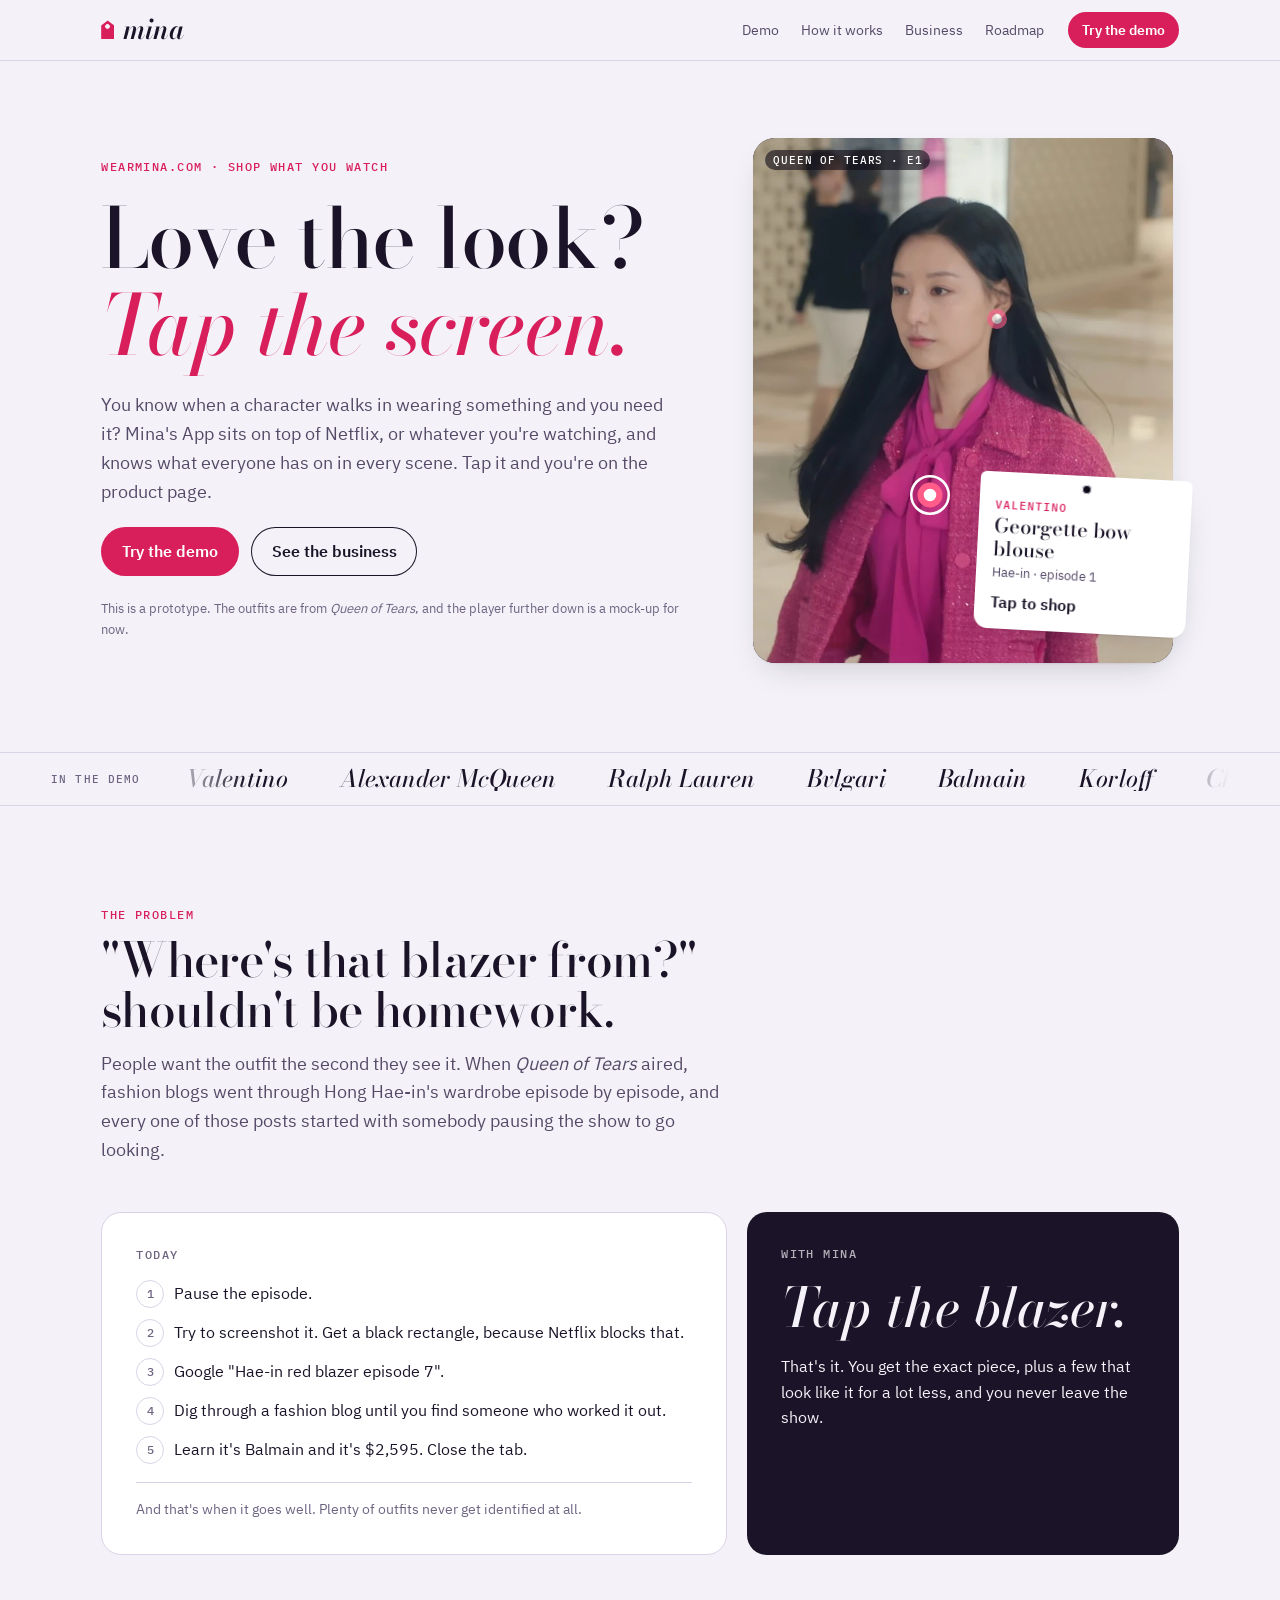
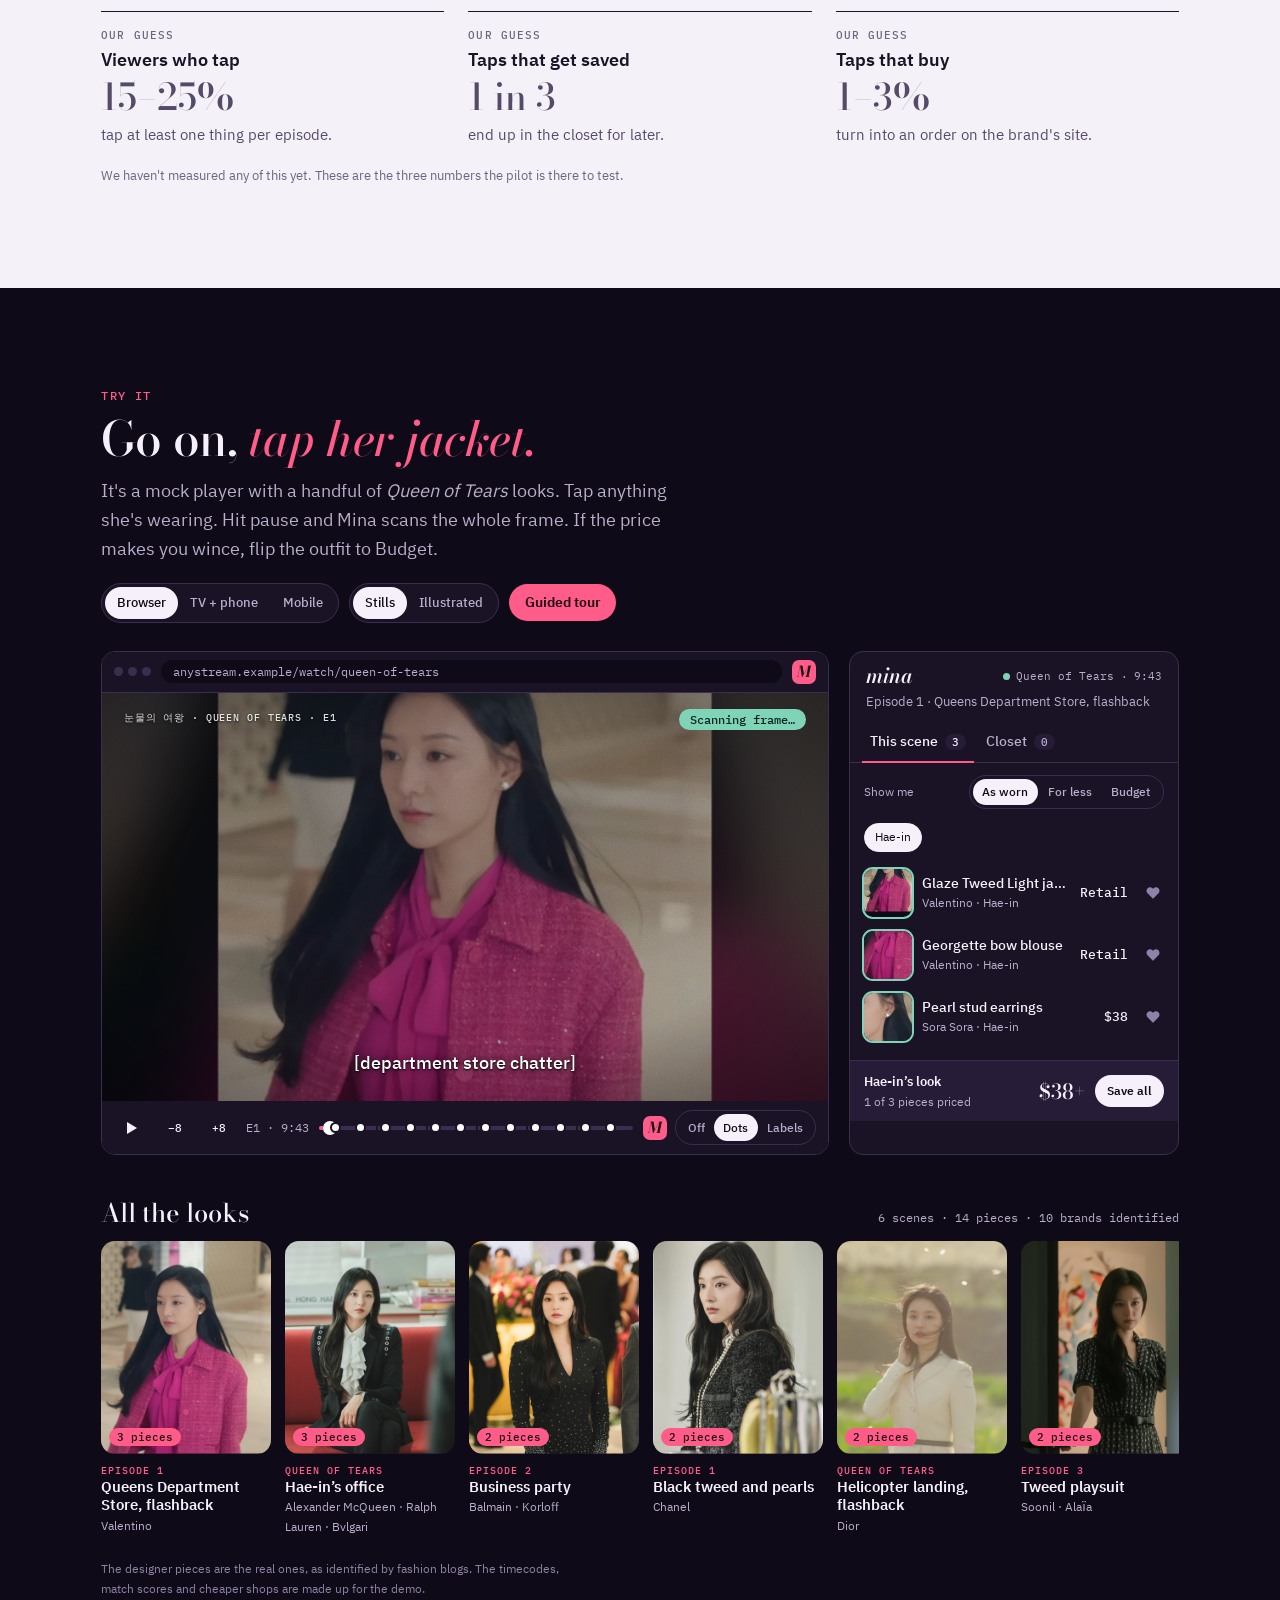
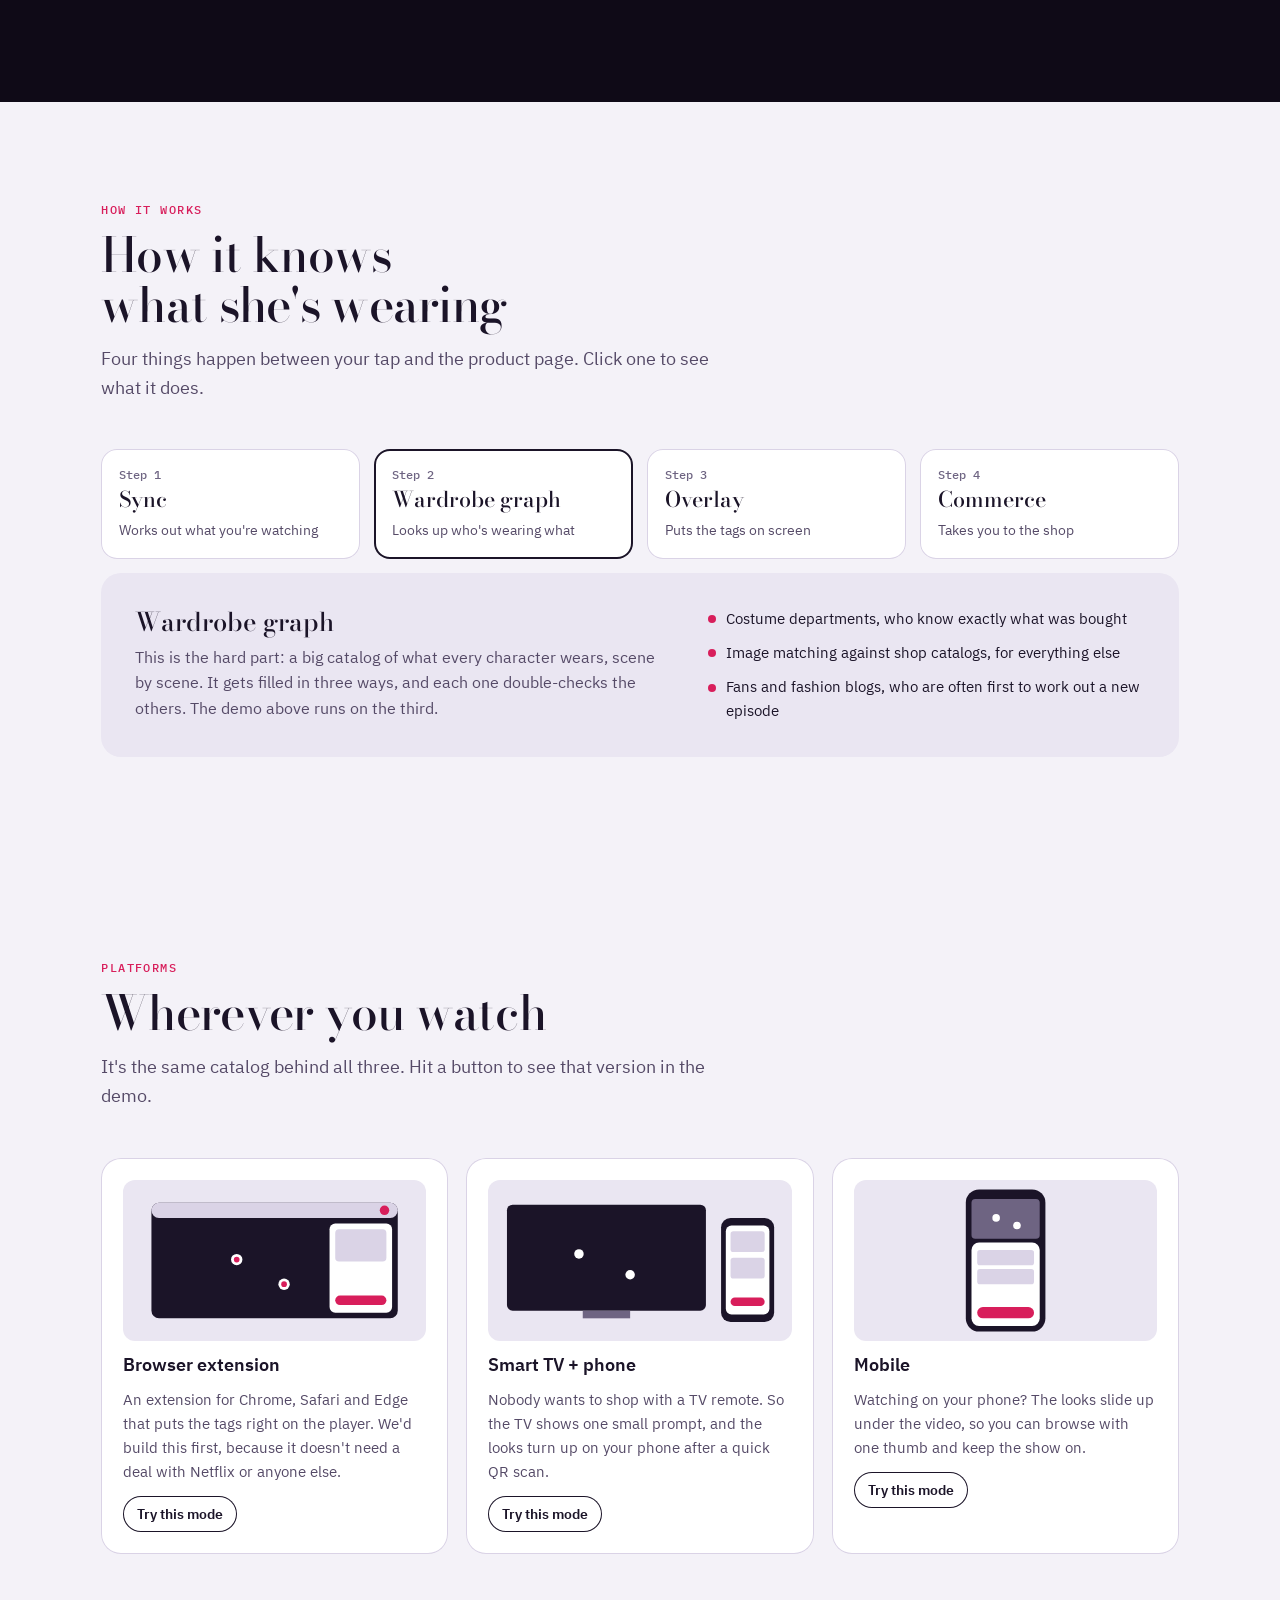
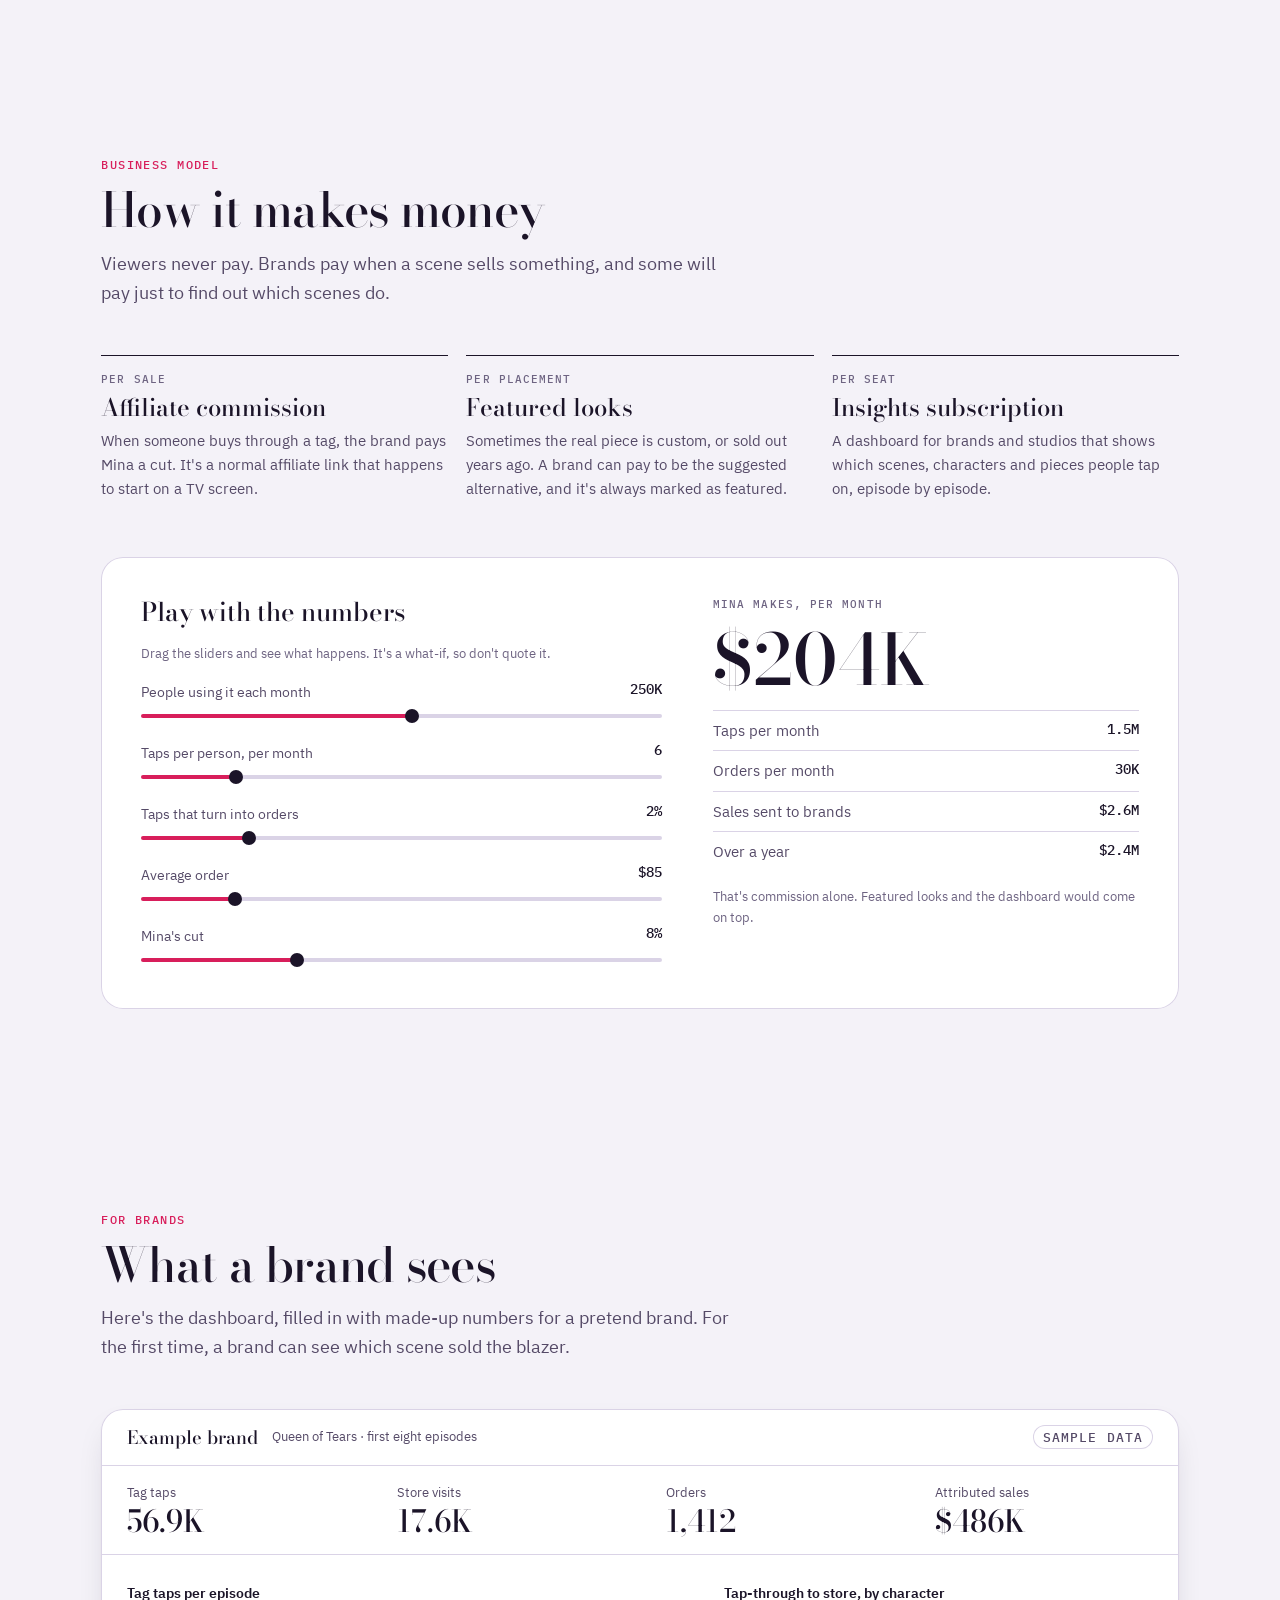
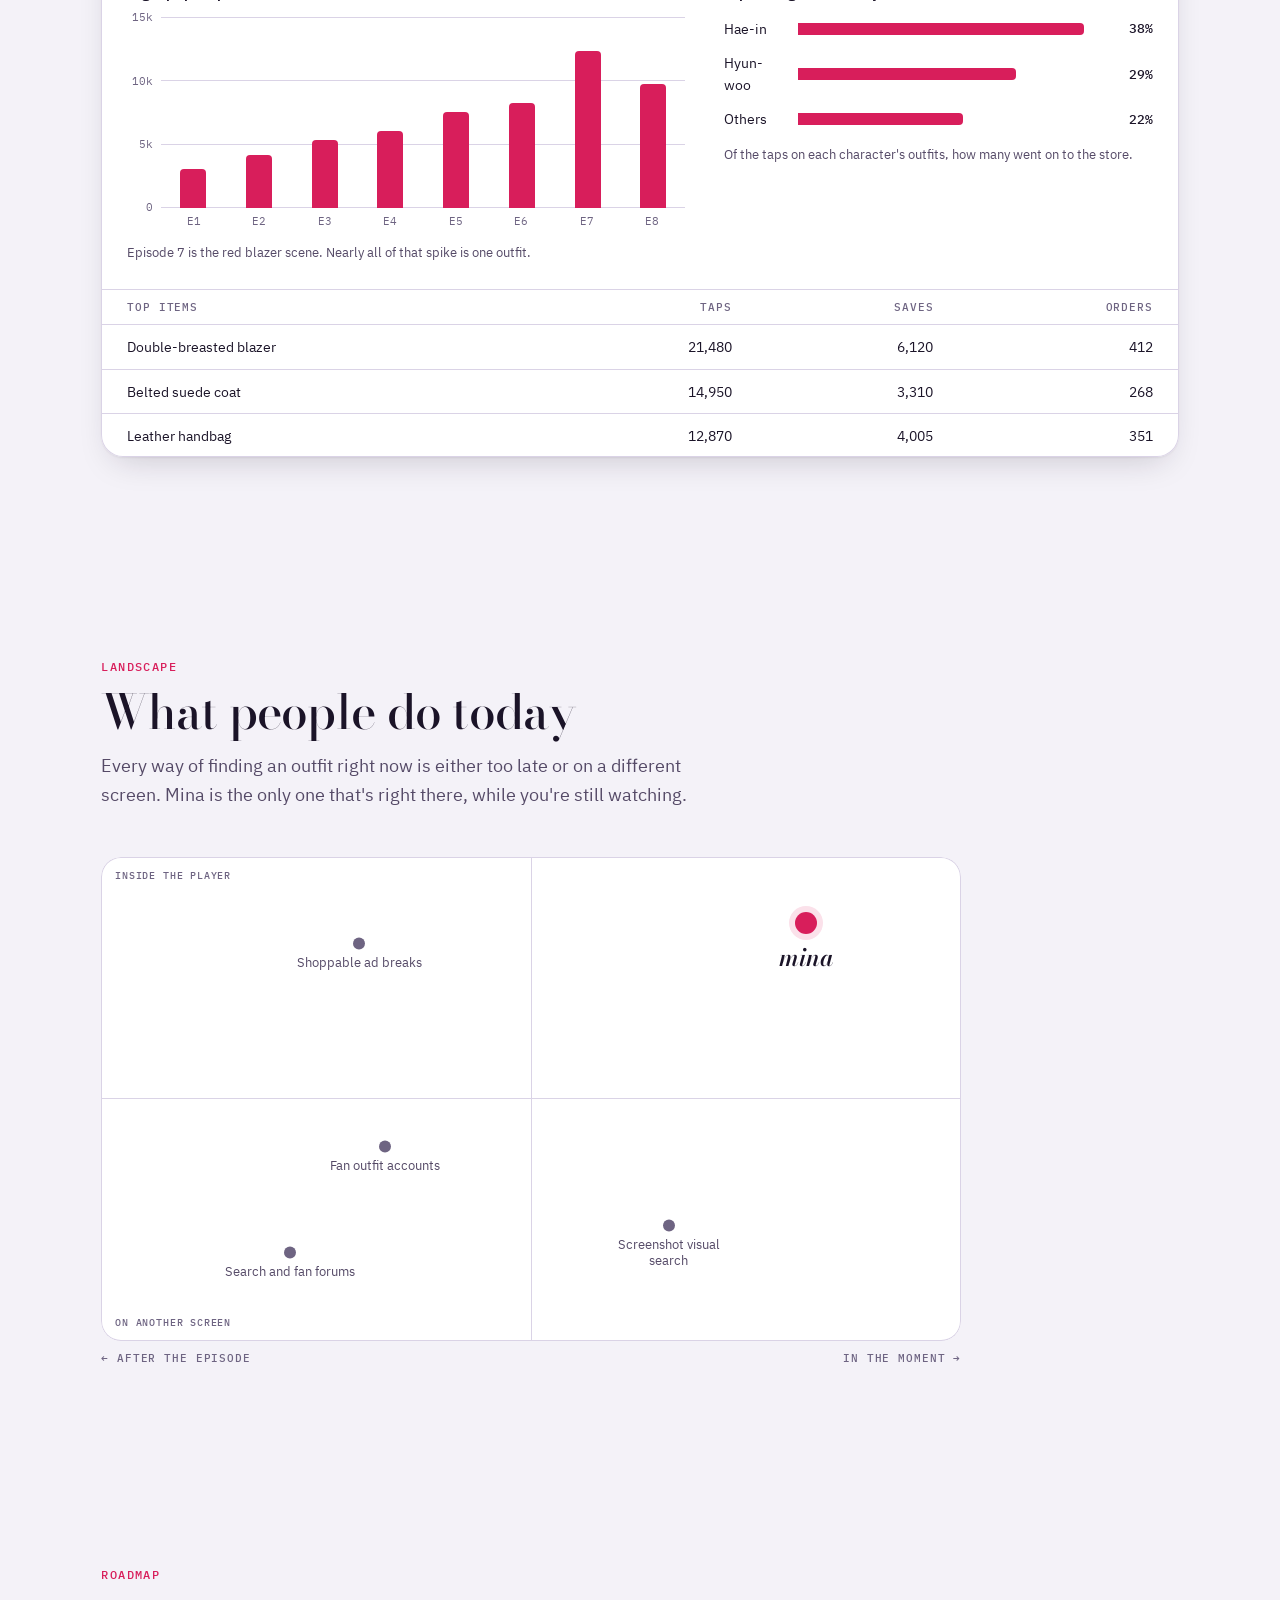
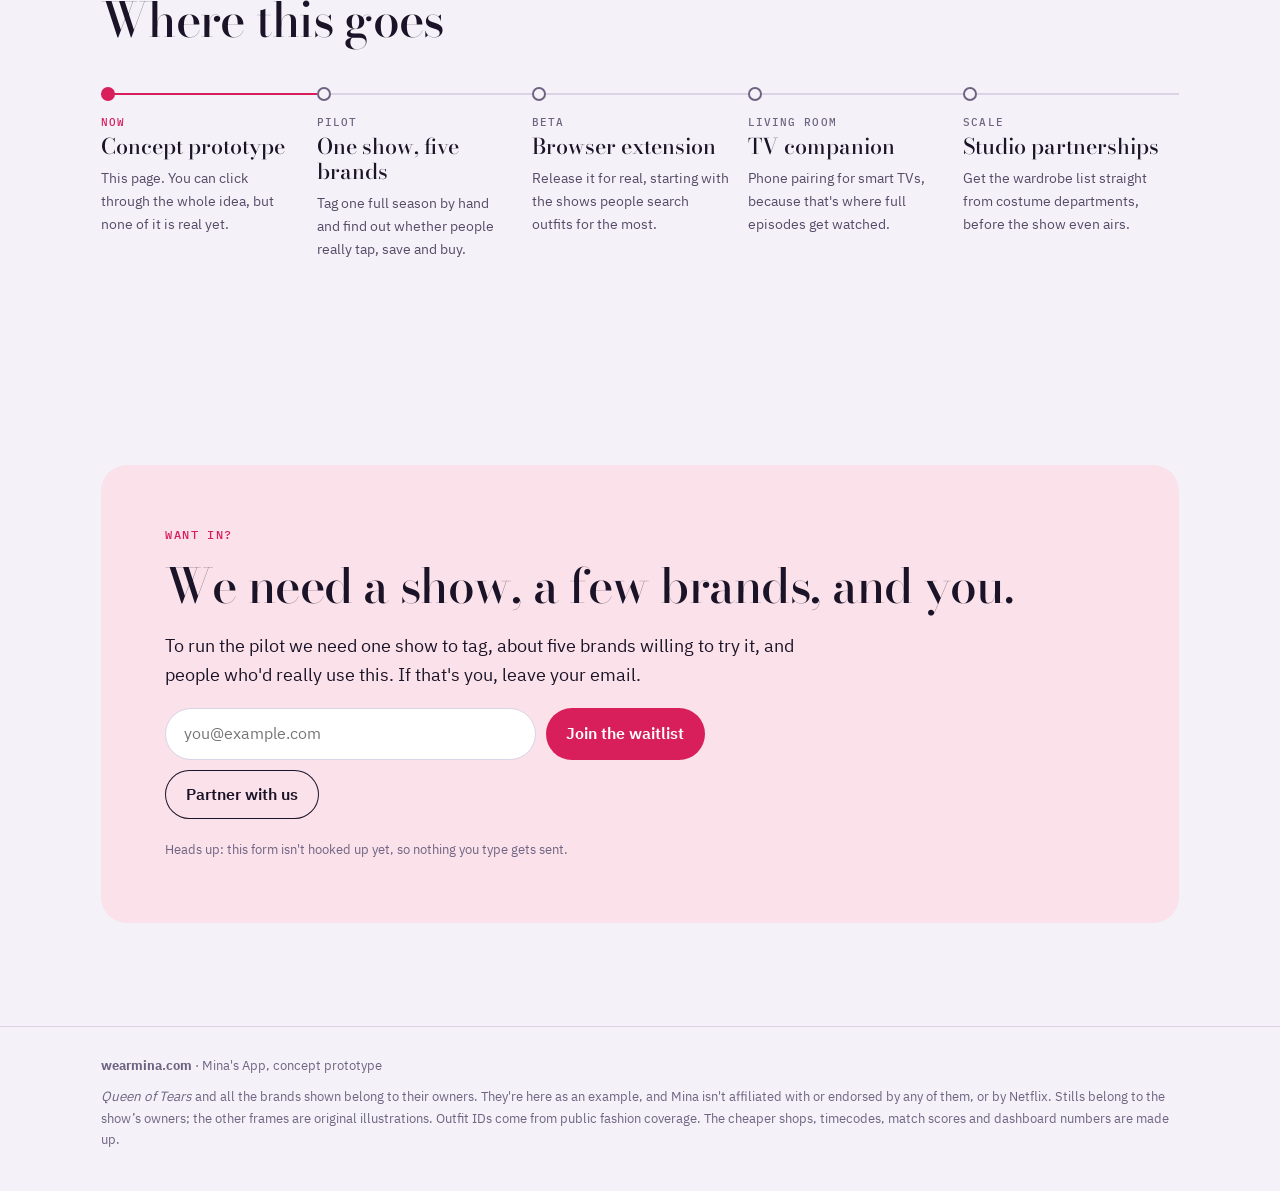
==== commit 717ae6ba: "Rewrite the copy in a more natural voice" ====
--- a/docs/index.html
+++ b/docs/index.html
@@ -607,11 +607,11 @@
 <main id="top">
 <section class="hero"><div class="wrap">
   <div class="hero-copy">
-    <p class="eyebrow">wearmina.com · shoppable TV for any show</p>
+    <p class="eyebrow">wearmina.com · shop what you watch</p>
     <h1>Love the look? <em>Tap the screen.</em></h1>
-    <p class="lede">Mina's App is a plugin for Netflix and every other streaming service. It knows what each character is wearing in every scene and puts a tag on it that leads straight to the product page.</p>
+    <p class="lede">You know when a character walks in wearing something and you need it? Mina's App sits on top of Netflix, or whatever you're watching, and knows what everyone has on in every scene. Tap it and you're on the product page.</p>
     <div class="cta-row"><a class="btn" href="#demo">Try the demo</a><a class="btn ghost" href="#business">See the business</a></div>
-    <p class="note">Concept prototype, shown with looks from <i>Queen of Tears</i>. The player below is a simulation.</p>
+    <p class="note">This is a prototype. The outfits are from <i>Queen of Tears</i>, and the player further down is a mock-up for now.</p>
   </div>
   <div class="teaser">
     <div class="teaser-frame" id="teaser" role="button" tabindex="0" aria-label="Open this look in the demo"><span class="teaser-bug">QUEEN OF TEARS · E7</span></div>
@@ -619,46 +619,46 @@
   </div>
 </div></section>
 
-<div class="marq" id="marqWrap" hidden><span class="marq-label">Spotted in the demo reel</span><div class="marq-view"><div class="marq-track" id="marq"></div></div></div>
+<div class="marq" id="marqWrap" hidden><span class="marq-label">In the demo</span><div class="marq-view"><div class="marq-track" id="marq"></div></div></div>
 
 <section id="problem"><div class="wrap">
   <div class="sec-head">
     <p class="eyebrow">The problem</p>
-    <h2>"Where is that blazer from?" is still a research project.</h2>
-    <p class="lede">Viewers want what characters wear at the moment they see it. Hong Hae-in's wardrobe in <i>Queen of Tears</i> filled fan sites for months, and each of those posts started with someone leaving the show to go searching.</p>
+    <h2>"Where's that blazer from?" shouldn't be homework.</h2>
+    <p class="lede">People want the outfit the second they see it. When <i>Queen of Tears</i> aired, fashion blogs went through Hong Hae-in's wardrobe episode by episode, and every one of those posts started with somebody pausing the show to go looking.</p>
   </div>
   <div class="versus">
     <div class="path today">
       <h3>Today</h3>
       <ol class="steps">
         <li>Pause the episode.</li>
-        <li>Screenshot the scene.</li>
-        <li>Search "Hae-in red blazer episode 7".</li>
-        <li>Scroll a fan site for someone who already identified it.</li>
-        <li>Find out it costs $2,595, with no cheaper option in sight.</li>
+        <li>Try to screenshot it. Get a black rectangle, because Netflix blocks that.</li>
+        <li>Google "Hae-in red blazer episode 7".</li>
+        <li>Dig through a fashion blog until you find someone who worked it out.</li>
+        <li>Learn it's Balmain and it's $2,595. Close the tab.</li>
       </ol>
-      <p class="path-foot">Minutes of searching on another device. Often no answer.</p>
+      <p class="path-foot">And that's when it goes well. Plenty of outfits never get identified at all.</p>
     </div>
     <div class="path mina">
       <h3>With Mina</h3>
       <p class="onetap">Tap the blazer.</p>
-      <p>One step, on the screen you are already watching, with the exact piece and three cheaper ones.</p>
+      <p>That's it. You get the exact piece, plus a few that look like it for a lot less, and you never leave the show.</p>
     </div>
   </div>
   <div class="hypo">
-    <div><span class="tagline">Hypothesis to validate</span><h3>Tap rate</h3><p class="num">15–25%</p><p>of viewers tap at least one tag per episode.</p></div>
-    <div><span class="tagline">Hypothesis to validate</span><h3>Save rate</h3><p class="num">1 in 3</p><p>tapped looks are saved to the closet for later.</p></div>
-    <div><span class="tagline">Hypothesis to validate</span><h3>Tap to purchase</h3><p class="num">1–3%</p><p>of taps end in an order on the brand's site.</p></div>
-  </div>
-  <p class="note" style="margin-top:18px">These are the three numbers the pilot is designed to measure. They are targets, not results.</p>
+    <div><span class="tagline">Our guess</span><h3>Viewers who tap</h3><p class="num">15–25%</p><p>tap at least one thing per episode.</p></div>
+    <div><span class="tagline">Our guess</span><h3>Taps that get saved</h3><p class="num">1 in 3</p><p>end up in the closet for later.</p></div>
+    <div><span class="tagline">Our guess</span><h3>Taps that buy</h3><p class="num">1–3%</p><p>turn into an order on the brand's site.</p></div>
+  </div>
+  <p class="note" style="margin-top:18px">We haven't measured any of this yet. These are the three numbers the pilot is there to test.</p>
 </div></section>
 
 <section id="demo" class="room"><div class="wrap">
   <div class="room-head">
     <div>
-      <p class="eyebrow">Interactive demo</p>
-      <h2>Press pause. <em>Tap the look.</em></h2>
-      <p class="lede">Moments from <i>Queen of Tears</i> in a simulated player. Tap a garment or its tag, pause to scan the frame, switch the whole outfit to a budget version, then follow a piece to the store.</p>
+      <p class="eyebrow">Try it</p>
+      <h2>Go on, <em>tap her jacket.</em></h2>
+      <p class="lede">It's a mock player with a handful of <i>Queen of Tears</i> looks. Tap anything she's wearing. Hit pause and Mina scans the whole frame. If the price makes you wince, flip the outfit to Budget.</p>
     </div>
     <div class="room-tools">
       <div class="seg" role="group" aria-label="Device" id="deviceSeg">
@@ -704,7 +704,7 @@
           <div class="subs" id="subs"></div>
           <div class="tvhint"><span class="mbadge">M</span><span id="tvHint">Press ↑ to shop</span></div>
           <aside class="ppanel" id="stagePanel" aria-label="Product" inert></aside>
-          <div class="pair" id="pair" hidden><div><div id="qr"></div><p><b>Scan to pair your phone</b>Mina shows the looks on your phone, so the TV stays clear.</p></div></div>
+          <div class="pair" id="pair" hidden><div><div id="qr"></div><p><b>Scan to pair your phone</b>The looks go to your phone, so nothing covers the show.</p></div></div>
         </div>
         <div class="controls">
           <button class="icon-btn" id="playBtn" aria-label="Play"><svg viewBox="0 0 16 16"><path id="playIcon" d="M4 2l10 6-10 6z"/></svg></button>
@@ -750,10 +750,10 @@
     </div>
   </div>
   <div class="lookbook">
-    <div class="lb-head"><h3>Every look in the reel</h3><p class="lb-stats" id="lbStats"></p></div>
+    <div class="lb-head"><h3>All the looks</h3><p class="lb-stats" id="lbStats"></p></div>
     <div class="lb-strip" id="lbStrip"></div>
   </div>
-  <p class="room-note">Outfits are the ones fashion press identified for each episode. Timecodes, match scores and the cheaper retailers are simulated.</p>
+  <p class="room-note">The designer pieces are the real ones, as identified by fashion blogs. The timecodes, match scores and cheaper shops are made up for the demo.</p>
 
   <div class="tour" id="tour" hidden>
     <span class="n" id="tourN">1 / 8</span>
@@ -770,8 +770,8 @@
 <section id="how"><div class="wrap">
   <div class="sec-head">
     <p class="eyebrow">How it works</p>
-    <h2>How Mina knows what is on screen</h2>
-    <p class="lede">Four steps run between the frame you are watching and the product page. Select a step to see what is behind it.</p>
+    <h2>How it knows what she's wearing</h2>
+    <p class="lede">Four things happen between your tap and the product page. Click one to see what it does.</p>
   </div>
   <div class="pipe" role="tablist" id="pipe"></div>
   <div class="pipe-detail" id="pipeDetail" role="tabpanel"></div>
@@ -780,26 +780,26 @@
 <section id="platforms"><div class="wrap">
   <div class="sec-head">
     <p class="eyebrow">Platforms</p>
-    <h2>One wardrobe graph, three screens</h2>
-    <p class="lede">The same data powers every surface. Each card switches the demo above to that mode.</p>
+    <h2>Wherever you watch</h2>
+    <p class="lede">It's the same catalog behind all three. Hit a button to see that version in the demo.</p>
   </div>
   <div class="cards3">
     <div class="plat">
       <svg viewBox="0 0 320 170" aria-hidden="true"><rect class="pf-a" x="30" y="24" width="260" height="122" rx="8"/><rect class="pf-c" x="30" y="24" width="260" height="16" rx="8"/><circle class="pf-b" cx="276" cy="32" r="5"/><circle class="pf-d" cx="120" cy="84" r="6"/><circle class="pf-b" cx="120" cy="84" r="3"/><circle class="pf-d" cx="170" cy="110" r="6"/><circle class="pf-b" cx="170" cy="110" r="3"/><rect class="pf-d" x="218" y="46" width="66" height="94" rx="6"/><rect class="pf-c" x="224" y="52" width="54" height="34" rx="4"/><rect class="pf-b" x="224" y="122" width="54" height="10" rx="5"/></svg>
       <h3>Browser extension</h3>
-      <p>Tags sit on top of the player in Chrome, Safari and Edge. The first product to ship, with no deal needed from any streamer.</p>
+      <p>An extension for Chrome, Safari and Edge that puts the tags right on the player. We'd build this first, because it doesn't need a deal with Netflix or anyone else.</p>
       <button class="btn ghost sm" data-try="browser">Try this mode</button>
     </div>
     <div class="plat">
       <svg viewBox="0 0 320 170" aria-hidden="true"><rect class="pf-a" x="20" y="26" width="210" height="112" rx="6"/><rect class="pf-e" x="100" y="138" width="50" height="8"/><circle class="pf-d" cx="96" cy="78" r="5"/><circle class="pf-d" cx="150" cy="100" r="5"/><rect class="pf-a" x="246" y="40" width="56" height="110" rx="10"/><rect class="pf-d" x="251" y="48" width="46" height="94" rx="6"/><rect class="pf-c" x="256" y="54" width="36" height="22" rx="3"/><rect class="pf-c" x="256" y="82" width="36" height="22" rx="3"/><rect class="pf-b" x="256" y="124" width="36" height="9" rx="4.5"/></svg>
       <h3>Smart TV + phone</h3>
-      <p>The TV shows a quiet prompt. Your phone pairs with one scan and fills with the looks from the scene, live.</p>
+      <p>Nobody wants to shop with a TV remote. So the TV shows one small prompt, and the looks turn up on your phone after a quick QR scan.</p>
       <button class="btn ghost sm" data-try="tv">Try this mode</button>
     </div>
     <div class="plat">
       <svg viewBox="0 0 320 170" aria-hidden="true"><rect class="pf-a" x="118" y="10" width="84" height="150" rx="14"/><rect class="pf-e" x="124" y="20" width="72" height="42" rx="4"/><circle class="pf-d" cx="150" cy="40" r="4"/><circle class="pf-d" cx="172" cy="48" r="4"/><rect class="pf-d" x="124" y="66" width="72" height="88" rx="8"/><rect class="pf-c" x="130" y="74" width="60" height="16" rx="3"/><rect class="pf-c" x="130" y="94" width="60" height="16" rx="3"/><rect class="pf-b" x="130" y="134" width="60" height="12" rx="6"/></svg>
       <h3>Mobile</h3>
-      <p>For viewers who watch on a phone, looks slide up in a sheet under the video. One thumb, no app switching.</p>
+      <p>Watching on your phone? The looks slide up under the video, so you can browse with one thumb and keep the show on.</p>
       <button class="btn ghost sm" data-try="mobile">Try this mode</button>
     </div>
   </div>
@@ -808,34 +808,34 @@
 <section id="business"><div class="wrap">
   <div class="sec-head">
     <p class="eyebrow">Business model</p>
-    <h2>Three ways Mina makes money</h2>
-    <p class="lede">Free for viewers. Brands pay when a scene sells something, and for knowing which scenes do.</p>
+    <h2>How it makes money</h2>
+    <p class="lede">Viewers never pay. Brands pay when a scene sells something, and some will pay just to find out which scenes do.</p>
   </div>
   <div class="cards3">
-    <div class="rev"><span class="k">Per sale</span><h3>Affiliate commission</h3><p>Every tag carries an attribution code. The brand pays a share of each order that started on screen.</p></div>
-    <div class="rev"><span class="k">Per placement</span><h3>Featured looks</h3><p>When the original piece is custom or sold out, a brand can sponsor the closest-match slot. Always labeled as featured.</p></div>
-    <div class="rev"><span class="k">Per seat</span><h3>Insights subscription</h3><p>Brands and studios see which scenes, characters and items create demand, episode by episode.</p></div>
+    <div class="rev"><span class="k">Per sale</span><h3>Affiliate commission</h3><p>When someone buys through a tag, the brand pays Mina a cut. It's a normal affiliate link that happens to start on a TV screen.</p></div>
+    <div class="rev"><span class="k">Per placement</span><h3>Featured looks</h3><p>Sometimes the real piece is custom, or sold out years ago. A brand can pay to be the suggested alternative, and it's always marked as featured.</p></div>
+    <div class="rev"><span class="k">Per seat</span><h3>Insights subscription</h3><p>A dashboard for brands and studios that shows which scenes, characters and pieces people tap on, episode by episode.</p></div>
   </div>
   <div class="calc">
     <div class="fields">
-      <h3>Affiliate revenue calculator</h3>
-      <p class="note">Move the sliders. These are your assumptions, not a forecast.</p>
-      <div class="field"><label for="cMau">Monthly active viewers <output id="oMau"></output></label><input type="range" id="cMau" min="0" max="100" value="52"></div>
-      <div class="field"><label for="cTaps">Taps per viewer each month <output id="oTaps"></output></label><input type="range" id="cTaps" min="1" max="30" value="6"></div>
-      <div class="field"><label for="cConv">Taps that become orders <output id="oConv"></output></label><input type="range" id="cConv" min="0.5" max="8" step="0.5" value="2"></div>
-      <div class="field"><label for="cAov">Average order value <output id="oAov"></output></label><input type="range" id="cAov" min="20" max="400" step="5" value="85"></div>
-      <div class="field"><label for="cCom">Commission rate <output id="oCom"></output></label><input type="range" id="cCom" min="3" max="20" value="8"></div>
+      <h3>Play with the numbers</h3>
+      <p class="note">Drag the sliders and see what happens. It's a what-if, so don't quote it.</p>
+      <div class="field"><label for="cMau">People using it each month <output id="oMau"></output></label><input type="range" id="cMau" min="0" max="100" value="52"></div>
+      <div class="field"><label for="cTaps">Taps per person, per month <output id="oTaps"></output></label><input type="range" id="cTaps" min="1" max="30" value="6"></div>
+      <div class="field"><label for="cConv">Taps that turn into orders <output id="oConv"></output></label><input type="range" id="cConv" min="0.5" max="8" step="0.5" value="2"></div>
+      <div class="field"><label for="cAov">Average order <output id="oAov"></output></label><input type="range" id="cAov" min="20" max="400" step="5" value="85"></div>
+      <div class="field"><label for="cCom">Mina's cut <output id="oCom"></output></label><input type="range" id="cCom" min="3" max="20" value="8"></div>
     </div>
     <div class="result" aria-live="polite">
-      <span class="k">Mina revenue per month</span>
+      <span class="k">Mina makes, per month</span>
       <p class="big" id="rRev"></p>
       <div class="rows">
         <div><span>Taps per month</span><b id="rTaps"></b></div>
         <div><span>Orders per month</span><b id="rOrders"></b></div>
         <div><span>Sales sent to brands</span><b id="rGmv"></b></div>
-        <div><span>Revenue per year</span><b id="rYear"></b></div>
+        <div><span>Over a year</span><b id="rYear"></b></div>
       </div>
-      <p class="note">Affiliate commission only. Featured looks and subscriptions are extra.</p>
+      <p class="note">That's commission alone. Featured looks and the dashboard would come on top.</p>
     </div>
   </div>
 </div></section>
@@ -844,7 +844,7 @@
   <div class="sec-head">
     <p class="eyebrow">For brands</p>
     <h2>What a brand sees</h2>
-    <p class="lede">The insights product, shown with sample numbers for an example brand. A brand learns which scene sold the blazer.</p>
+    <p class="lede">Here's the dashboard, filled in with made-up numbers for a pretend brand. For the first time, a brand can see which scene sold the blazer.</p>
   </div>
   <div class="console">
     <div class="con-bar"><b>Example brand</b><span>Queen of Tears · first eight episodes</span><span class="pill">Sample data</span></div>
@@ -859,12 +859,12 @@
         <h4>Tag taps per episode</h4>
         <div class="plot"><div class="grid" id="grid"></div><div class="bars" id="bars"></div></div>
         <div class="xl" id="xl"></div>
-        <p class="con-note">Episode 7 is the red blazer scene. That one look drew most of the episode's taps.</p>
+        <p class="con-note">Episode 7 is the red blazer scene. Nearly all of that spike is one outfit.</p>
       </div>
       <div>
         <h4>Tap-through to store, by character</h4>
         <div class="hbars" id="hbars"></div>
-        <p class="con-note">Share of taps on each character's looks that continued to the store.</p>
+        <p class="con-note">Of the taps on each character's outfits, how many went on to the store.</p>
       </div>
     </div>
     <div class="tablewrap"><table>
@@ -881,8 +881,8 @@
 <section id="landscape"><div class="wrap">
   <div class="sec-head">
     <p class="eyebrow">Landscape</p>
-    <h2>Where Mina sits</h2>
-    <p class="lede">Every existing answer is either late or lives on another screen. Mina is the one that is both in the player and in the moment.</p>
+    <h2>What people do today</h2>
+    <p class="lede">Every way of finding an outfit right now is either too late or on a different screen. Mina is the only one that's right there, while you're still watching.</p>
   </div>
   <div class="quad">
     <span class="qax" style="left:14px;top:12px">Inside the player</span>
@@ -899,36 +899,36 @@
 <section id="roadmap"><div class="wrap">
   <div class="sec-head">
     <p class="eyebrow">Roadmap</p>
-    <h2>From one show to every show</h2>
+    <h2>Where this goes</h2>
   </div>
   <ol class="road">
-    <li class="cur"><span class="k">Now</span><h3>Concept prototype</h3><p>This page. The full viewer loop, simulated end to end.</p></li>
-    <li><span class="k">Pilot</span><h3>One show, five brands</h3><p>A hand-tagged season. Measure tap, save and purchase rates.</p></li>
-    <li><span class="k">Beta</span><h3>Browser extension</h3><p>Public release with the wardrobe graph covering the most-searched shows.</p></li>
-    <li><span class="k">Living room</span><h3>TV companion</h3><p>Phone pairing for smart TVs, where long-form viewing happens.</p></li>
-    <li><span class="k">Scale</span><h3>Studio partnerships</h3><p>Costume departments deliver wardrobe data before the premiere.</p></li>
+    <li class="cur"><span class="k">Now</span><h3>Concept prototype</h3><p>This page. You can click through the whole idea, but none of it is real yet.</p></li>
+    <li><span class="k">Pilot</span><h3>One show, five brands</h3><p>Tag one full season by hand and find out whether people really tap, save and buy.</p></li>
+    <li><span class="k">Beta</span><h3>Browser extension</h3><p>Release it for real, starting with the shows people search outfits for the most.</p></li>
+    <li><span class="k">Living room</span><h3>TV companion</h3><p>Phone pairing for smart TVs, because that's where full episodes get watched.</p></li>
+    <li><span class="k">Scale</span><h3>Studio partnerships</h3><p>Get the wardrobe list straight from costume departments, before the show even airs.</p></li>
   </ol>
 </div></section>
 
 <section id="ask"><div class="wrap">
   <div class="ask">
-    <p class="eyebrow">The ask</p>
-    <h2>Help dress the next episode.</h2>
-    <p class="lede">We are looking for one pilot show, five launch brands and the first viewers who want to tap the coat.</p>
+    <p class="eyebrow">Want in?</p>
+    <h2>We need a show, a few brands, and you.</h2>
+    <p class="lede">To run the pilot we need one show to tag, about five brands willing to try it, and people who'd really use this. If that's you, leave your email.</p>
     <form class="wait" id="waitForm" novalidate>
       <label class="sr" for="waitEmail">Email address</label>
       <input type="email" id="waitEmail" placeholder="you@example.com" autocomplete="email" required>
       <button class="btn" type="submit">Join the waitlist</button>
       <button class="btn ghost" type="button" id="partnerBtn">Partner with us</button>
     </form>
-    <p class="note">Prototype form. Nothing you type here is sent anywhere.</p>
+    <p class="note">Heads up: this form isn't hooked up yet, so nothing you type gets sent.</p>
   </div>
 </div></section>
 </main>
 
 <footer><div class="wrap">
   <span><b>wearmina.com</b> · Mina's App, concept prototype</span>
-  <span><i>Queen of Tears</i> and every brand named here belong to their owners and appear only as an example. Mina is not affiliated with or endorsed by them, or by Netflix or any streaming service. Stills are shown for demonstration and belong to the show’s owners; the other frames are original illustrations. Outfit identifications come from public fashion coverage. Demo retailers, timecodes, match scores and metrics are simulated.</span>
+  <span><i>Queen of Tears</i> and all the brands shown belong to their owners. They're here as an example, and Mina isn't affiliated with or endorsed by any of them, or by Netflix. Stills belong to the show’s owners; the other frames are original illustrations. Outfit IDs come from public fashion coverage. The cheaper shops, timecodes, match scores and dashboard numbers are made up.</span>
 </div></footer>
 
 <div class="sheet" id="sheet" hidden><div class="sheet-card"><button class="sheet-grab" data-close aria-label="Close product"></button><div class="pc" id="sheetBody"></div></div></div>
@@ -1360,14 +1360,14 @@
 
 // ---- product card
 function productHTML(it){
-  const note=it.similar?'The exact piece has not been identified, so this is the closest match from a demo retailer.':it.noEp?'Identified by fashion press as worn in the series. Placed in this scene for the demo.':it.ep?`Identified by fashion press for episode ${it.ep}.`:'Identified by fashion press for this look.';
+  const note=it.similar?`Nobody has identified the exact piece yet, so this is the closest match, from a made-up demo shop.`:it.noEp?`Fashion blogs identified this as worn in the series. It's placed in this scene for the demo.`:it.ep?`Identified by fashion blogs for episode ${it.ep}.`:`Identified by fashion blogs for this look.`;
   return`<div class="p-thumb">${thumb(it)}<span class="p-seen">Seen on ${it.who} · ${seen(it)}</span></div>
   <div class="p-meta"><span class="badge ${it.similar?'similar':'exact'}">${it.similar?'Closest match':'Identified'}</span><span class="p-conf">${it.conf}% visual match</span></div>
   <h4>${it.name}</h4><p class="p-brand">${it.brand}</p>
-  <p class="p-price">${it.price==null?'<span class="p-na">Price at retailer</span>':usd(it.price)}</p>
+  <p class="p-price">${it.price==null?'<span class="p-na">See the price at the brand</span>':usd(it.price)}</p>
   <p class="p-note">${note}</p>
   <div class="p-actions"><button class="btn-shop" data-shop="${it.id}">Shop at ${it.brand}</button><button class="btn-save" data-save="${it.id}" aria-pressed="false">♡ Save</button></div>
-  <h5>Get the look for less <span>demo retailers</span></h5>
+  <h5>Get it for less <span>made-up shops</span></h5>
   <div class="alts">${it.alts.map((a,k)=>`<button class="alt${(tier===1&&k===0)||(tier===2&&k===2)?' pick':''}" data-alt="${it.id}|${k}"><b>${a[0]}</b>${it.price?`<span class="less">−${Math.round((1-a[1]/it.price)*100)}%</span>`:''}<span>${usd(a[1])}</span></button>`).join('')}</div>`;
 }
 const useStagePanel=()=>device==='browser'&&stage.clientWidth>=620;
@@ -1408,7 +1408,7 @@
   $('#sceneCount').textContent=its.length;$('#sceneName').textContent=sceneLabel(sc);syncSaves();lastT=-1;
 }
 function renderCloset(){
-  $('#closetList').innerHTML=closet.length?closet.map(id=>rowHTML(itemById[id],true)).join(''):'<li class="empty">Nothing saved yet. Tap ♥ on any look and it lands here, with the scene it came from.</li>';
+  $('#closetList').innerHTML=closet.length?closet.map(id=>rowHTML(itemById[id],true)).join(''):`<li class="empty">Nothing here yet. Tap ♥ on anything you like and it'll show up here.</li>`;
   syncSaves();
 }
 function setTier(k){
@@ -1434,7 +1434,7 @@
     paired=true;const was=playing;pause(false);
     $('#qr').innerHTML=qrSVG();$('#pair').hidden=false;$('#compPair').hidden=false;
     $('#pairTitle').textContent='Pairing';$('#pairText').innerHTML='<span class="spin"></span>Connecting to Living Room TV';
-    pairTimers=[setTimeout(()=>{$('#pairTitle').textContent='Paired';$('#pairText').textContent='Looks from the TV now appear here.'},RM?0:1500),
+    pairTimers=[setTimeout(()=>{$('#pairTitle').textContent='Paired';$('#pairText').textContent='The looks from the TV will show up here.'},RM?0:1500),
       setTimeout(()=>{endPair();if(was)play()},RM?600:2600)];
   }
 }
@@ -1454,9 +1454,9 @@
         <li><b>Mina link</b><code>${SITE}/go/${code}</code></li>
         <li><b>${brand}</b><span>${real?it.url:'product page'}</span></li>
       </ol>
-      <aside class="sw-note"><b>How Mina gets paid</b>The link tells ${brand} which show, episode and second sent this shopper. If the order completes, Mina earns a commission on it.</aside>
-      ${real?`<a class="btn" href="https://www.${it.url}" target="_blank" rel="noopener noreferrer">Continue to ${it.url} ↗</a><p class="note">Opens the brand's real site in a new tab. No tracking code is attached in this prototype.</p>`
-            :`<button class="btn" data-demo-store>Continue to ${brand}</button><p class="note">${brand} is a demo retailer, so there is no site to open.</p>`}
+      <aside class="sw-note"><b>How Mina gets paid</b>The link tells ${brand} exactly which scene sent you. If you buy, Mina gets a cut.</aside>
+      ${real?`<a class="btn" href="https://www.${it.url}" target="_blank" rel="noopener noreferrer">Continue to ${it.url} ↗</a><p class="note">This opens the brand's real site in a new tab. There's no tracking on it yet, since this is a prototype.</p>`
+            :`<button class="btn" data-demo-store>Continue to ${brand}</button><p class="note">${brand} is a made-up shop for the demo, so there's nowhere to go.</p>`}
     </div></div>`;
   handReturn=document.activeElement;handEl.hidden=false;$('.sw-x',handEl).focus();
 }
@@ -1467,14 +1467,14 @@
 const TOURCFG={stills:{hero:'p1-jacket',t0:.5,ts:8.5},art:{hero:'s3-blazer',t0:48.5,ts:58.5}};
 const tc=()=>TOURCFG[reel],th=()=>itemById[tc().hero];
 const TOUR=[
- [()=>'Press play. Mina identifies the show and the exact second you are watching.',()=>{if(!small())setDevice('browser');setMode('dots');setTier(0);showTab('scene');seek(tc().t0);play()},4600],
- [()=>'Tags follow the wardrobe on screen, and move with every cut.',()=>{setMode(small()?'dots':'labels')},4800],
- [()=>'Pause on any frame and Mina scans it for every look.',()=>{seek(tc().ts);pause(true)},4600],
- [()=>`Tap a tag. The card names the exact piece Hae-in wore${th().ep?' in episode '+th().ep:''}.`,()=>openProduct(tc().hero),5200],
- [()=>`Not ready for ${th().price?usd(th().price):th().brand+' prices'}? Every look comes with cheaper alternatives.`,()=>{const a=$('.alts',small()?sheet:useStagePanel()?stagePanel:companion);if(a){a.classList.add('pulse');const sc=a.closest('.ppanel,.comp-detail,.sheet-card');if(sc)sc.scrollTop=sc.scrollHeight}},4800],
- [()=>'Save it to your closet, with the scene it came from.',()=>{const h=tc().hero;if(!closet.includes(h))toggleSave(h);if(small()||!useStagePanel())closeProduct(true);showTab('closet')},4800],
- [()=>'Shop sends you to the brand through a Mina link that credits this second of this episode. That link is the business.',()=>openHandoff(th()),7000],
- [()=>'That is the whole loop: watch, tap, shop. Now try it yourself.',()=>{closeHandoff();closeProduct(true);showTab('scene');play()},4200],
+ [()=>`Hit play. Mina already knows which show this is and exactly where you are in it.`,()=>{if(!small())setDevice('browser');setMode('dots');setTier(0);showTab('scene');seek(tc().t0);play()},4600],
+ [()=>`The tags stick to the clothes, even when the shot changes.`,()=>{setMode(small()?'dots':'labels')},4800],
+ [()=>`Pause anywhere and it scans the frame for everything she's wearing.`,()=>{seek(tc().ts);pause(true)},4600],
+ [()=>`Tap a tag and you get the actual piece Hae-in wore${th().ep?' in episode '+th().ep:''}.`,()=>openProduct(tc().hero),5200],
+ [()=>`Not paying ${th().price?usd(th().price):th().brand+' prices'}? Fair. There are cheaper lookalikes under every piece.`,()=>{const a=$('.alts',small()?sheet:useStagePanel()?stagePanel:companion);if(a){a.classList.add('pulse');const sc=a.closest('.ppanel,.comp-detail,.sheet-card');if(sc)sc.scrollTop=sc.scrollHeight}},4800],
+ [()=>`Save it for later. It remembers which scene you saw it in.`,()=>{const h=tc().hero;if(!closet.includes(h))toggleSave(h);if(small()||!useStagePanel())closeProduct(true);showTab('closet')},4800],
+ [()=>`Hit Shop and you go to the brand through a Mina link, so they know this exact scene sent you. That link is how Mina gets paid.`,()=>openHandoff(th()),7000],
+ [()=>`That's the whole thing. Your turn.`,()=>{closeHandoff();closeProduct(true);showTab('scene');play()},4200],
 ];
 function tourStep(i){
   clearTimeout(tourTimer);if(tourAnim)tourAnim.cancel();
@@ -1527,7 +1527,7 @@
   if(el=q('[data-mark]')){closeProduct(true);seek(+el.dataset.mark);return pause(true)}
   if(el=q('[data-try]')){setDevice(el.dataset.try);return toDemo()}
   if(q('[data-hclose]')||e.target===handEl)return closeHandoff();
-  if(q('[data-demo-store]'))return toast('Demo retailer: nothing to open in this prototype.');
+  if(q('[data-demo-store]'))return toast('That shop is made up for the demo.');
 });
 document.addEventListener('keydown',e=>{if(e.key==='Escape'){if(!handEl.hidden)closeHandoff();else if(openId)closeProduct()}});
 companion.addEventListener('mouseover',e=>{const r=e.target.closest('[data-row]');if(r&&!openId)setHL(r.dataset.row)});
@@ -1565,10 +1565,10 @@
 
 // ---- how it works
 const PIPE=[
- ['Sync','Knows the show and the second','Mina reads the title and the playback position from the player. That is all it needs: the video itself never leaves your device.',['Works on any service with a web or TV player','Timestamp accuracy to the frame, so tags never drift','No account link with the streamer required']],
- ['Wardrobe graph','Knows every outfit in every scene','A database of what each character wears, scene by scene. Three sources feed it, and each one checks the others. The demo above uses the third: public identifications by fashion press and fans.',['Costume department credits, the ground truth for exact items','Visual matching against retailer catalogs for everything else','Fan tagging with review, which covers new episodes within hours']],
- ['Overlay','Draws the tags','Tags are placed over the player and timed to the frame. They stay quiet while you watch and open up when you pause.',['Dots, labels or off: the viewer chooses','Pause triggers a full scan of the frame','On a TV, the tags move to your phone']],
- ['Commerce','Sends you to the product','Each tag links to the retailer with an attribution code. You get the exact item when it exists and the closest matches when it does not.',['Exact and similar items are always labeled as such','Cheaper alternatives on every look','The code credits the show, the episode and the second']],
+ ["Sync","Works out what you're watching","Mina reads two things from the player: which show is on, and how far in you are. That's all it needs. It never sees or uploads the video itself.",["Works anywhere there's a web or TV player","Accurate to the frame, so tags don't slide off the clothes","You don't have to link your streaming account"]],
+ ["Wardrobe graph","Looks up who's wearing what","This is the hard part: a big catalog of what every character wears, scene by scene. It gets filled in three ways, and each one double-checks the others. The demo above runs on the third.",["Costume departments, who know exactly what was bought","Image matching against shop catalogs, for everything else","Fans and fashion blogs, who are often first to work out a new episode"]],
+ ["Overlay","Puts the tags on screen","Mina draws the tags over the video and keeps them stuck to the clothes as people move. They stay small while you're watching and open up when you pause.",["Dots, labels or off. Your call","Pause and it scans the whole frame","On a TV, the tags go to your phone instead"]],
+ ["Commerce","Takes you to the shop","Every tag is a link to the shop, with a code attached so the brand knows the sale came from Mina. If the exact piece exists, you get it. If it's custom or sold out, you get the closest thing.",["It always says whether it's the exact piece or a lookalike","Cheaper options under every piece","The code records the show, the episode and the second"]],
 ];
 function setPipe(i){
   $$('#pipe button').forEach((b,k)=>b.setAttribute('aria-selected',k===i));
@@ -1602,11 +1602,11 @@
 // ---- waitlist (prototype: nothing is sent or stored except a flag)
 $('#waitForm').addEventListener('submit',e=>{
   e.preventDefault();const inp=$('#waitEmail');
-  if(!inp.value.trim()||!inp.checkValidity()){inp.focus();return toast('Enter an email address to join.')}
+  if(!inp.value.trim()||!inp.checkValidity()){inp.focus();return toast('Pop in an email first.')}
   try{localStorage.setItem('mina.waitlist','1')}catch(err){}
-  inp.value='';toast('You are on the list. Prototype only: nothing was sent.');
+  inp.value='';toast('Got it. This is a prototype, so nothing was sent.');
 });
-$('#partnerBtn').onclick=()=>toast('Prototype: partner inquiries are not wired up yet.');
+$('#partnerBtn').onclick=()=>toast('Not hooked up yet. This is still a prototype.');
 
 // ---- start
 if(!REELS.stills)$('#reelSeg').hidden=true;
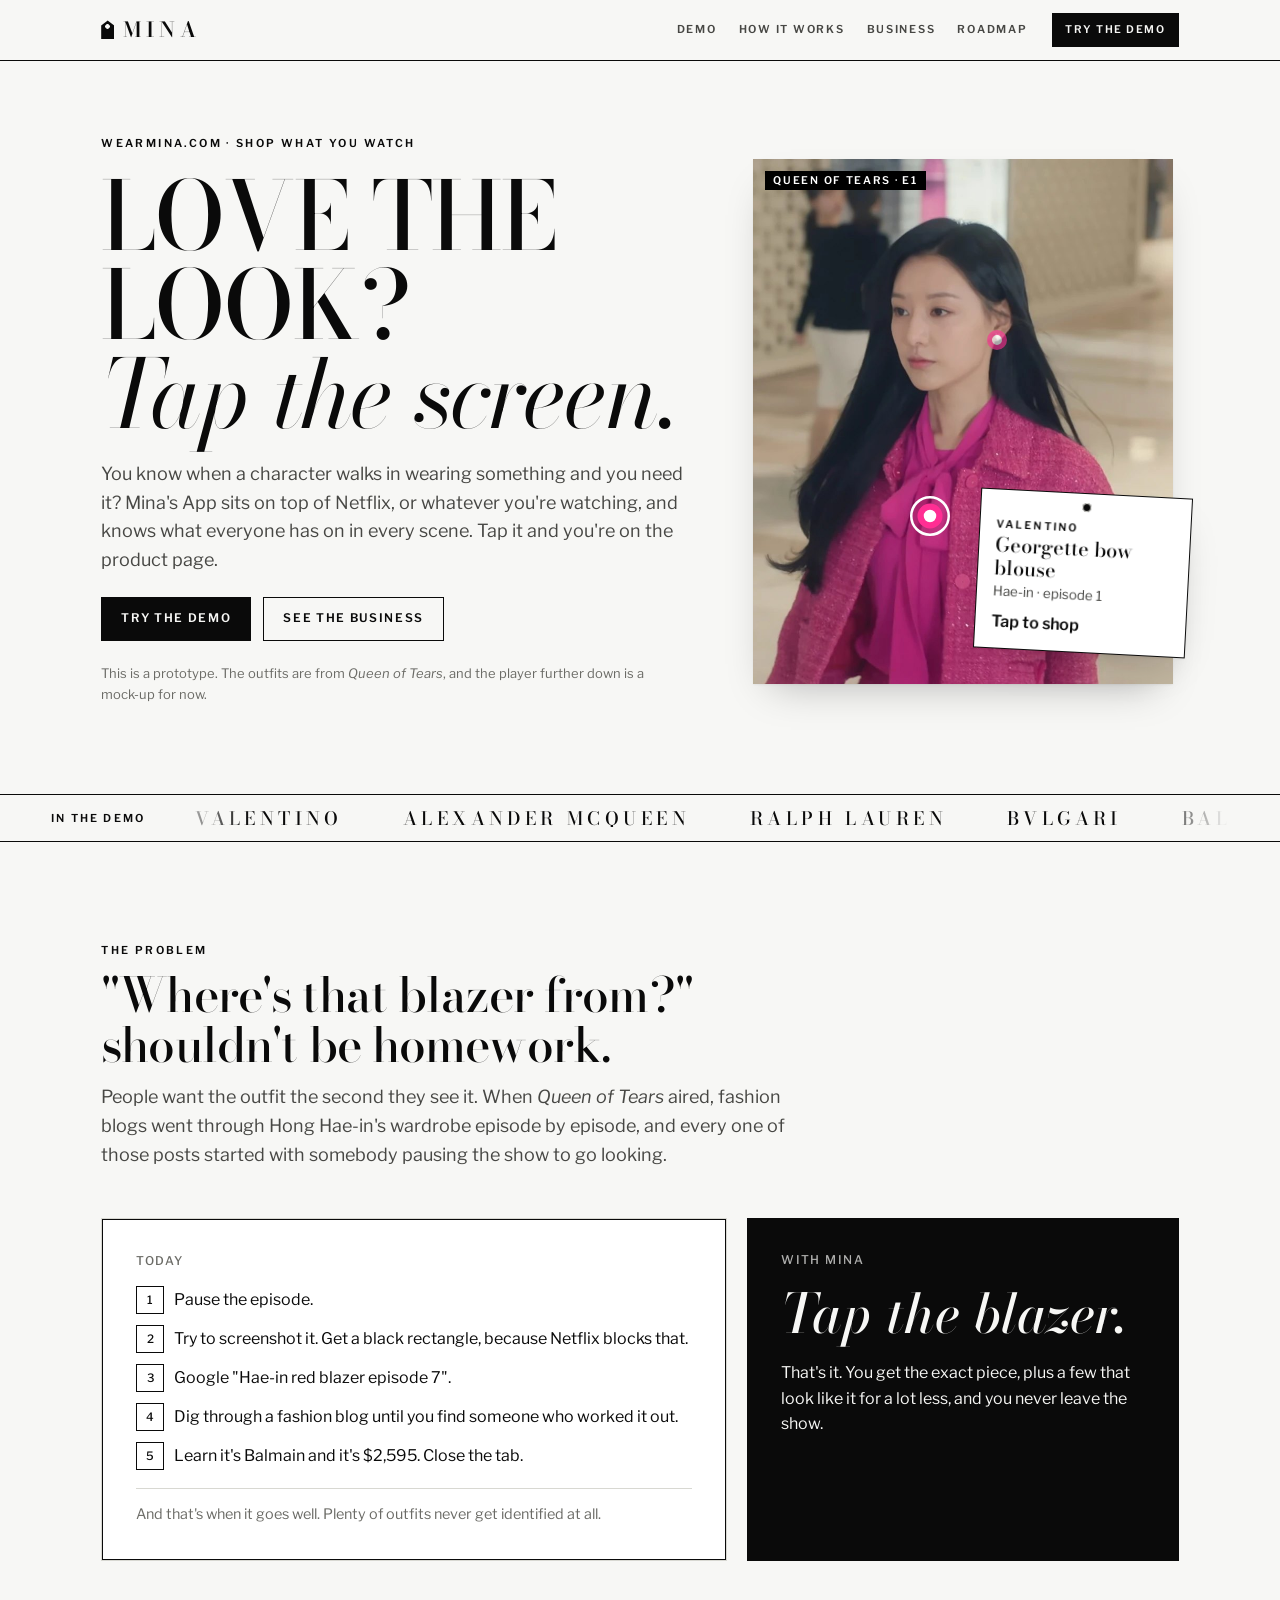
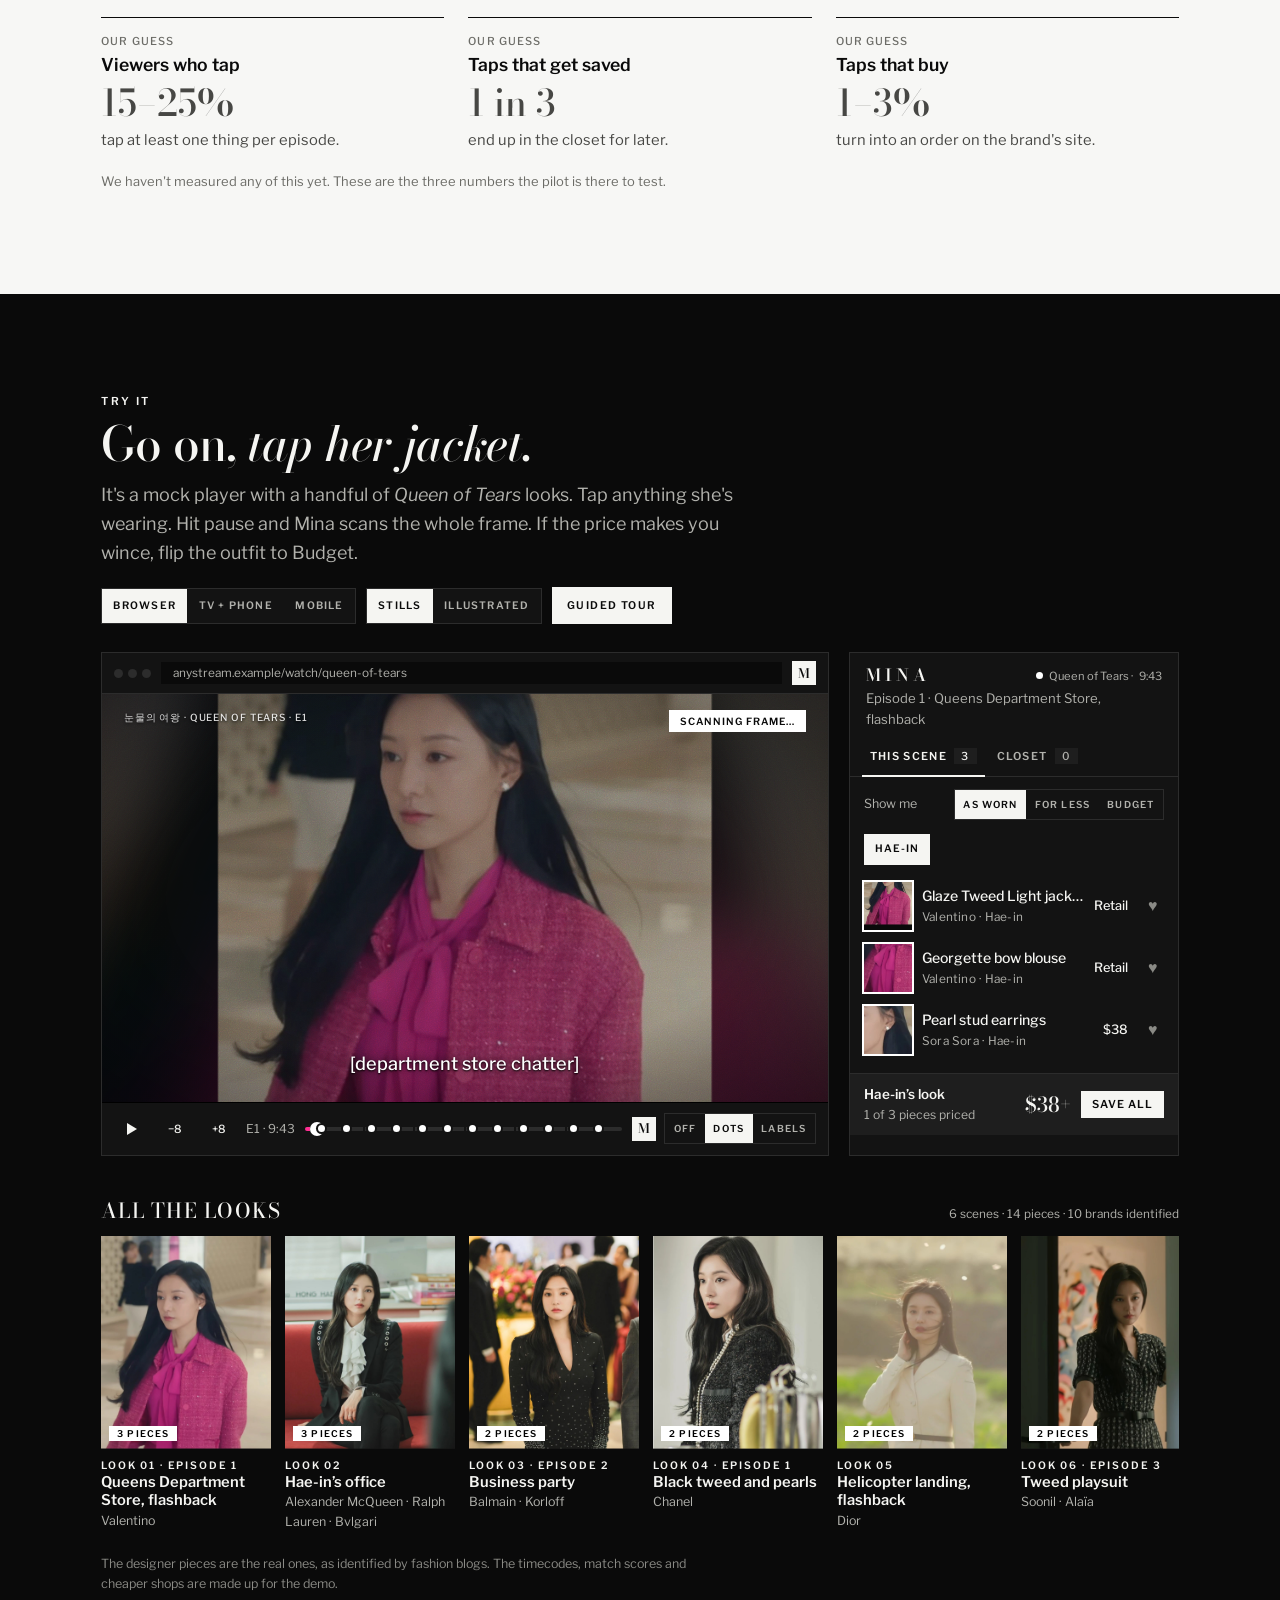
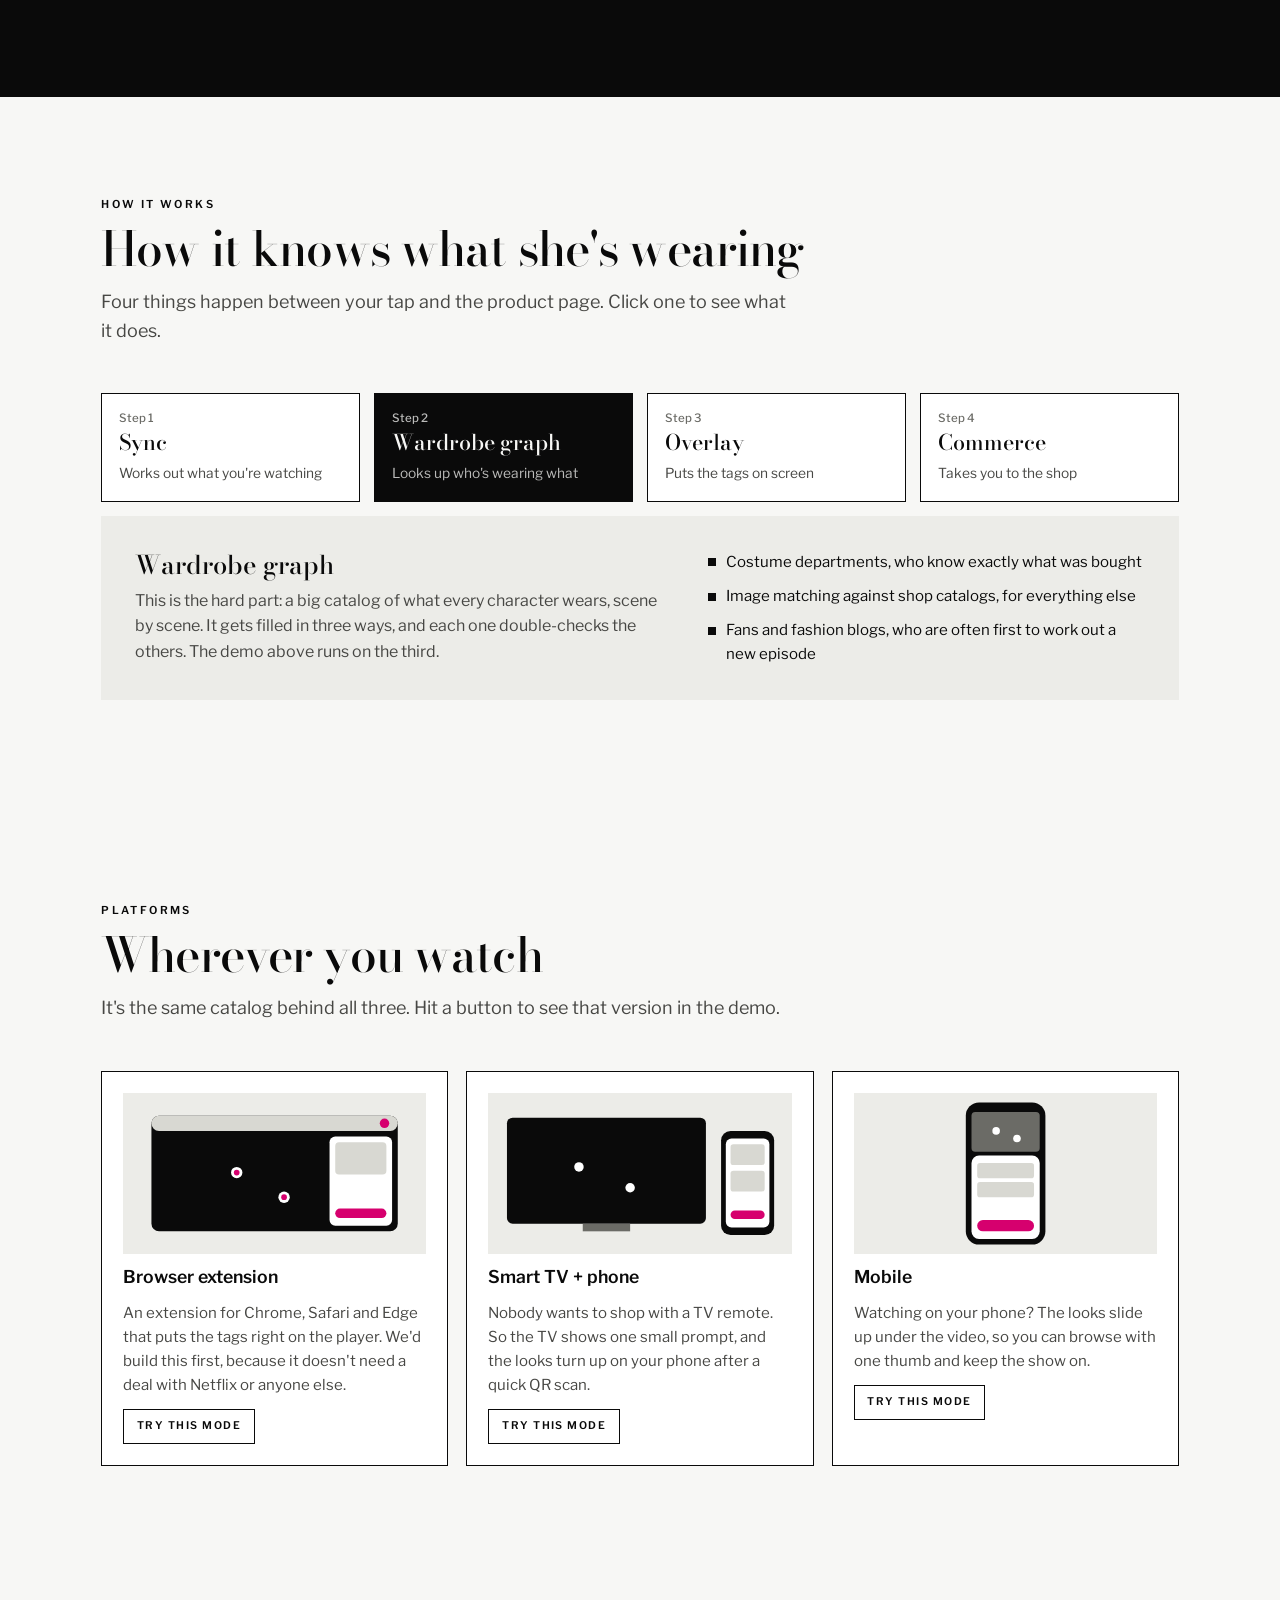
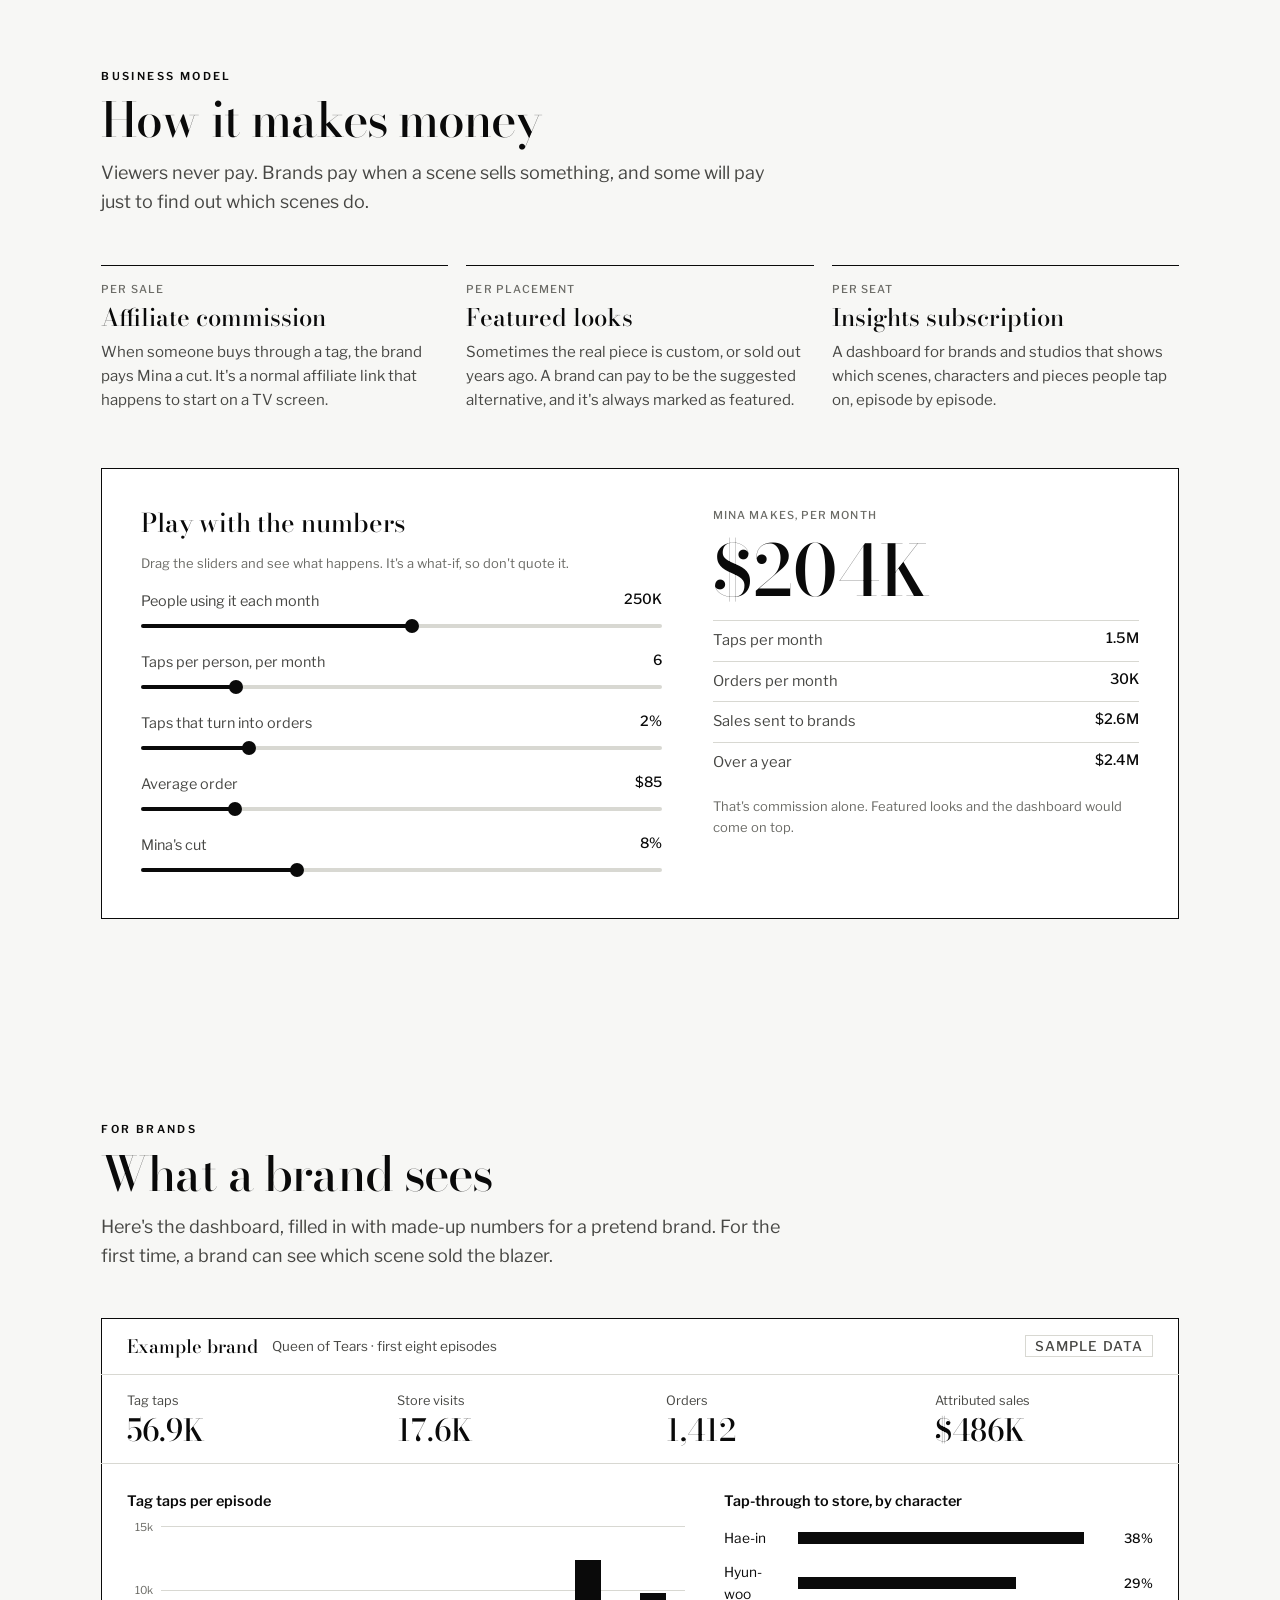
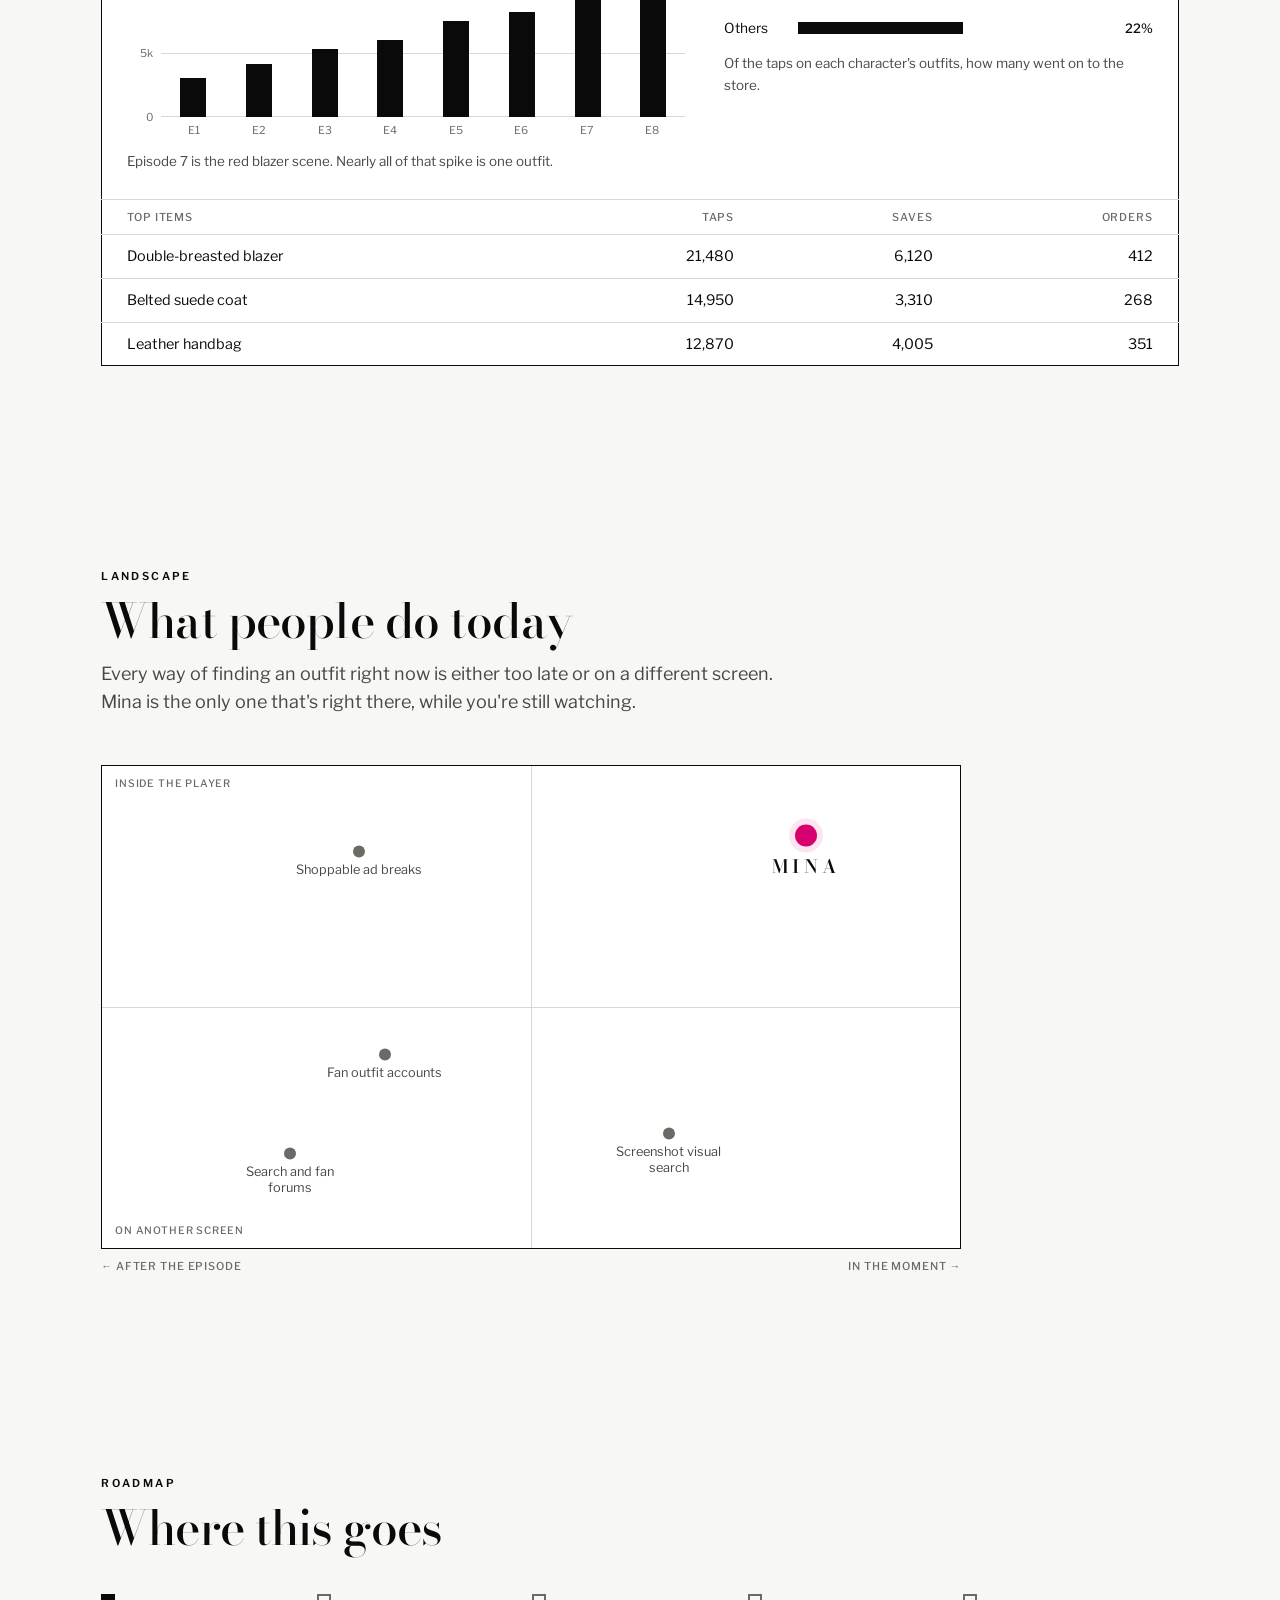
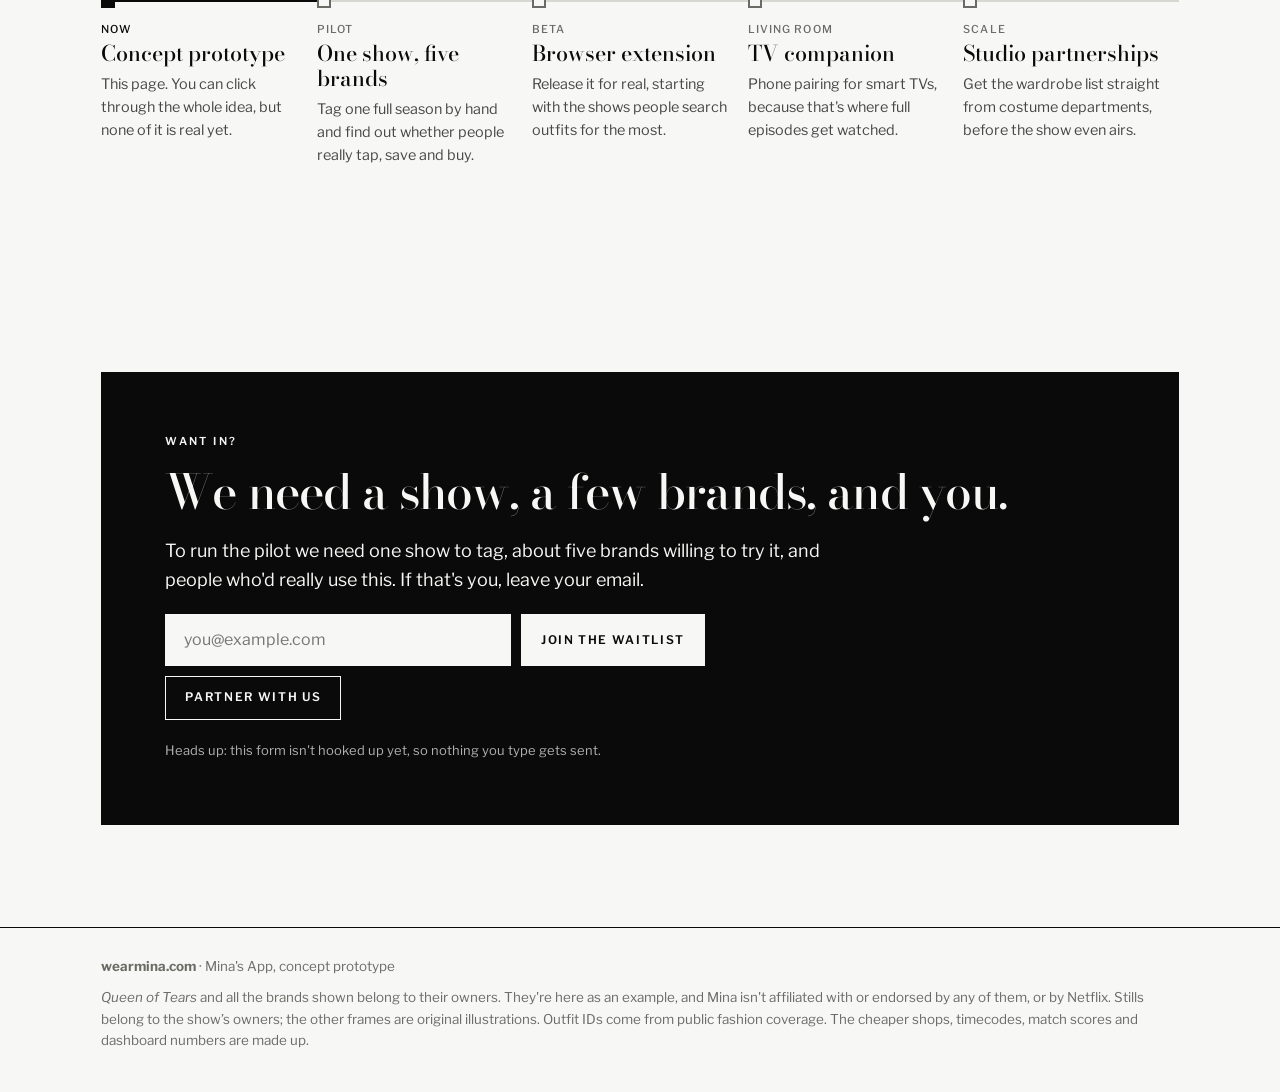
==== commit d826fcfb: "Fashion-week look: black and white, Bodoni caps over Libre Franklin, square edges" ====
--- a/docs/index.html
+++ b/docs/index.html
@@ -1,6 +1,6 @@
 <!doctype html><html lang="en"><head><meta charset="utf-8"><meta name="viewport" content="width=device-width,initial-scale=1,viewport-fit=cover"><meta name="robots" content="noindex"><meta name="description" content="Mina's App: tap what characters wear on any streaming show. Concept prototype."><style>:root{color-scheme:light}body{margin:0}img{max-width:100%}[hidden]{display:none!important}</style></head><body>
 <title>Mina's App</title>
-<link rel="stylesheet" href="https://fonts.googleapis.com/css2?family=Bodoni+Moda:ital,opsz,wght@0,6..96,400..900;1,6..96,400..900&family=IBM+Plex+Mono:wght@400;500&family=IBM+Plex+Sans+KR:wght@400;500;600;700&display=swap">
+<link rel="stylesheet" href="https://fonts.googleapis.com/css2?family=Bodoni+Moda:ital,opsz,wght@0,6..96,400..900;1,6..96,400..900&family=Libre+Franklin:ital,wght@0,400..700;1,400..700&display=swap">
 <style>
 /* Layout: light "paper" pitch sections wrap one always-dark screening-room band that holds the demo; product info is styled as garment hang tags. */
 :root{
@@ -594,6 +594,107 @@
 .lb-meta span{font-size:.78rem;color:var(--st-ink-2)}
 @media(max-width:700px){.lb-strip{grid-auto-columns:58vw;margin-inline:calc(-1 * max(16px,4vw));padding-inline:max(16px,4vw)}}
 @media (prefers-reduced-motion:reduce){.marq-track,.teaser-frame::after,.hangtag.pop{animation:none!important}.marq-view{overflow-x:auto}}
+
+/* Fashion-week dress: black and white, Didone headlines over a New York grotesque, square edges, one hot-pink accent kept for the tap itself. */
+:root{
+  --bg:#F7F7F5; --surface:#FFFFFF; --surface-2:#ECECE8; --ink:#0A0A0A; --ink-2:#474744; --ink-3:#6B6B66; --line:#D8D8D2;
+  --accent:#D6006E; --accent-ink:#FFFFFF; --accent-soft:#FCE4F1; --jade:#0A0A0A; --jade-soft:#ECECE8;
+  --shadow:0 1px 2px rgba(0,0,0,.06),0 18px 40px -18px rgba(0,0,0,.28);
+  --st-bg:#0A0A0A; --st-black:#000000; --st-surface:#131313; --st-surface-2:#1E1E1E; --st-ink:#F5F5F2; --st-ink-2:#B2B2AD; --st-ink-3:#8A8A85;
+  --st-line:#2C2C2C; --st-accent:#FF2E93; --st-accent-ink:#0A0A0A; --st-jade:#FFFFFF; --st-jade-ink:#0A0A0A; --st-white:#FFFFFF;
+  --display:"Bodoni Moda","Didot","Bodoni 72",Georgia,serif;
+  --body:"Libre Franklin","Franklin Gothic Medium","Helvetica Neue",Helvetica,Arial,"Apple SD Gothic Neo",sans-serif;
+  --mono:"Libre Franklin","Franklin Gothic Medium","Helvetica Neue",Helvetica,Arial,"Apple SD Gothic Neo",sans-serif;
+}
+@media (prefers-color-scheme:dark){:root:not([data-theme="light"]){
+  --bg:#0A0A0A; --surface:#141414; --surface-2:#1F1F1F; --ink:#F5F5F2; --ink-2:#B5B5B0; --ink-3:#8F8F8A; --line:#2B2B2B;
+  --accent:#FF2E93; --accent-ink:#0A0A0A; --accent-soft:#3A0F28; --jade:#F5F5F2; --jade-soft:#1F1F1F;
+  --shadow:0 1px 2px rgba(0,0,0,.5),0 18px 40px -18px rgba(0,0,0,.8); color-scheme:dark}}
+:root[data-theme="dark"]{
+  --bg:#0A0A0A; --surface:#141414; --surface-2:#1F1F1F; --ink:#F5F5F2; --ink-2:#B5B5B0; --ink-3:#8F8F8A; --line:#2B2B2B;
+  --accent:#FF2E93; --accent-ink:#0A0A0A; --accent-soft:#3A0F28; --jade:#F5F5F2; --jade-soft:#1F1F1F;
+  --shadow:0 1px 2px rgba(0,0,0,.5),0 18px 40px -18px rgba(0,0,0,.8); color-scheme:dark}
+
+body{font-variant-numeric:tabular-nums}
+/* type */
+h1{text-transform:uppercase;font-weight:500;letter-spacing:-.012em;line-height:.94;font-size:clamp(2.9rem,7.4vw,6.2rem)}
+h1 em{display:block;text-transform:none;font-weight:400;letter-spacing:-.02em}
+h1 em,h2 em,.room h2 em{color:inherit}
+h2{font-weight:500;letter-spacing:-.018em}
+.eyebrow,.room .eyebrow{color:inherit;font-weight:600;font-size:.68rem;letter-spacing:.22em}
+.logo{font:600 1.3rem/1 var(--display);text-transform:uppercase;letter-spacing:.24em}
+.logo-mark{background:radial-gradient(circle at 50% 34%,var(--bg) 0 2px,transparent 2.6px),var(--ink)}
+.logo-s{font:600 1.05rem/1 var(--display);text-transform:uppercase;letter-spacing:.24em}
+.nav nav a{text-transform:uppercase;letter-spacing:.16em;font-size:.68rem;font-weight:600}
+.nav{border-bottom-color:var(--ink)}
+
+/* square edges */
+.btn,.btn-st,.btn-shop,.btn-save,.saveall,.seg,.seg button,.chip,.badge,.pill,.path,.plat,.plat svg,.calc,.console,.pipe button,.pipe-detail,.quad,.ask,
+.teaser-frame,.hangtag,.lb-img,.lb-img em,.lk-thumb,.p-thumb,.sw-img,.screen,.companion,.shopwin,.sw-note,.route li,.tour,.tour button,.toast,.alt,.alts,
+.status,.spot .lab,.spot.left .lab,.sbox,.sbox span,.hoverbox,.hoverbox span,form.wait input,.sheet-card,.mbadge,.bar,.hbar i,.mark .tip,.bar .tip,.chrome .url,
+.comp-tabs b,.p-seen,.teaser-bug,.tvhint,.looks li,.sw-url,.sizes button,.pipe-detail li::before{border-radius:0}
+
+/* buttons and controls: black on white, capitals */
+.btn{background:var(--ink);color:var(--bg);text-transform:uppercase;letter-spacing:.14em;font-size:.74rem;font-weight:600;padding:1.05em 1.7em}
+.btn.ghost{background:transparent;color:var(--ink);box-shadow:inset 0 0 0 1px var(--ink)}
+.btn.sm{font-size:.66rem;padding:.85em 1.3em}
+.btn:hover{filter:none;opacity:.82}
+.btn-st{background:var(--st-ink);color:var(--st-bg);text-transform:uppercase;letter-spacing:.14em;font-size:.66rem;font-weight:600;padding:.95em 1.4em}
+.btn-shop{text-transform:uppercase;letter-spacing:.1em;font-size:.72rem;padding:.9em 1em}
+.btn-save,.saveall{text-transform:uppercase;letter-spacing:.1em;font-size:.68rem;font-weight:600}
+.seg{padding:0}
+.seg button{text-transform:uppercase;letter-spacing:.12em;font-size:.64rem;font-weight:600;padding:.85em 1.1em}
+.mina-ctl .seg button,.tier .seg button{font-size:.6rem;padding:.75em .9em}
+.chip{text-transform:uppercase;letter-spacing:.1em;font-size:.64rem;font-weight:600;padding:.6em 1em}
+.mbadge{background:var(--st-ink);color:var(--st-bg);font:600 .82rem/1 var(--display)}
+.comp-tabs button{text-transform:uppercase;letter-spacing:.12em;font-size:.68rem;font-weight:600}
+.comp-tabs button[aria-selected=true]{border-bottom-color:var(--st-ink)}
+.status{text-transform:uppercase;letter-spacing:.1em;font-weight:600;font-size:.62rem;padding:5px 11px}
+.scanbar{box-shadow:0 0 26px 7px rgba(255,255,255,.4)}
+.tour button{text-transform:uppercase;letter-spacing:.12em;font-size:.66rem}
+
+/* hero */
+.hangtag{border:1px solid var(--ink);padding-top:28px}
+.hangtag small{color:var(--ink);font-weight:600;letter-spacing:.2em}
+.teaser-bug{font-weight:600;letter-spacing:.16em;background:var(--st-black)}
+.marq{border-color:var(--ink)}
+.marq-label{font-weight:600;letter-spacing:.2em;color:var(--ink)}
+.marq-track span{font:500 1.15rem/1 var(--display);text-transform:uppercase;letter-spacing:.24em;padding-inline:30px}
+
+/* pitch sections */
+.path.today,.plat,.calc,.pipe button,.console,.quad{box-shadow:inset 0 0 0 1px var(--ink)}
+.console{box-shadow:inset 0 0 0 1px var(--ink)}
+.pipe button[aria-selected=true]{background:var(--ink);color:var(--bg);box-shadow:none}
+.pipe button[aria-selected=true] .n,.pipe button[aria-selected=true] span.d{color:inherit;opacity:.75}
+.pipe-detail li::before{background:var(--ink)}
+.steps li::before{border-radius:0;border-color:var(--ink);color:var(--ink)}
+.bar,.hbar i{background:var(--ink)}
+.calc input{--fill:var(--ink)}
+.road li.cur{border-top-color:var(--ink)}
+.road li.cur::before{background:var(--ink)}
+.road li.cur .k{color:var(--ink)}
+.road li::before{border-radius:0}
+@media(max-width:820px){.road li.cur{border-left-color:var(--ink)}}
+.qpt.me{font:600 1.15rem var(--display);text-transform:uppercase;letter-spacing:.24em}
+.ask{background:var(--ink);color:var(--bg)}
+.ask .lede{color:var(--bg)}
+.ask .note{color:var(--bg);opacity:.7}
+.ask .btn{background:var(--bg);color:var(--ink)}
+.ask .btn.ghost{background:transparent;color:var(--bg);box-shadow:inset 0 0 0 1px var(--bg)}
+form.wait input{border-color:var(--bg);background:var(--bg);color:var(--ink)}
+.ask :focus-visible{outline-color:var(--bg)}
+footer{border-top-color:var(--ink)}
+
+/* demo room details */
+.lb-head h3{text-transform:uppercase;letter-spacing:.06em;font-size:1.3rem}
+.lb-meta small{color:var(--st-ink);letter-spacing:.18em;font-weight:600}
+.lb-img em{background:var(--st-white);color:var(--st-black);text-transform:uppercase;letter-spacing:.12em;font-weight:600;font-size:.58rem}
+.spot .lab{box-shadow:0 2px 10px rgba(0,0,0,.5)}
+.spot .lab b{text-transform:uppercase;letter-spacing:.06em;font-size:.68rem}
+.badge{font-weight:600;letter-spacing:.12em}
+.pc h4,.sw-info h4{letter-spacing:-.01em}
+.p-brand{text-transform:uppercase;letter-spacing:.14em;font-size:.68rem;font-weight:600;margin-top:0}
+.lk-txt span{letter-spacing:.02em}
 
 </style>
 <header class="nav"><div class="wrap">
@@ -1655,7 +1756,7 @@
     const its=R0.items.filter(i=>i.sc===k),brands=[...new Set(its.filter(i=>!i.similar).map(i=>i.brand))];
     let img;if(sc.figs)img=`<svg viewBox="0 0 1600 900" preserveAspectRatio="xMidYMid slice" aria-hidden="true"><use href="#bg-${sc.id}"/><use href="#fg-${sc.id}"/></svg>`;
     else{const n=sc.shots[0].img,r=frameRect(n);img=`<svg viewBox="${(r.x*1600).toFixed(1)} 0 ${(r.w*1600).toFixed(1)} 900" preserveAspectRatio="xMidYMid slice" aria-hidden="true"><use href="#fr-${n}"/></svg>`}
-    return`<button class="lb-card" data-look="${k}"><span class="lb-img">${img}<em>${its.length} piece${its.length===1?'':'s'}</em></span><span class="lb-meta"><small>${sc.ep?'Episode '+sc.ep:SHOW}</small><b>${sc.name}</b><span>${brands.join(' · ')||'Closest matches'}</span></span></button>`}).join('');
+    return`<button class="lb-card" data-look="${k}"><span class="lb-img">${img}<em>${its.length} piece${its.length===1?'':'s'}</em></span><span class="lb-meta"><small>Look ${String(k+1).padStart(2,'0')}${sc.ep?' · Episode '+sc.ep:''}</small><b>${sc.name}</b><span>${brands.join(' · ')||'Closest matches'}</span></span></button>`}).join('');
   strip.addEventListener('click',e=>{const c=e.target.closest('[data-look]');if(!c)return;const sc=R0.scenes[+c.dataset.look];setReel(sc.reel);closeProduct(true);seek(sc.t0+.6);pause(true);toDemo()});
   const brands=new Set(R0.items.filter(i=>!i.similar).map(i=>i.brand));
   $('#lbStats').textContent=`${R0.scenes.length} scenes · ${R0.items.length} pieces · ${brands.size} brands identified`;
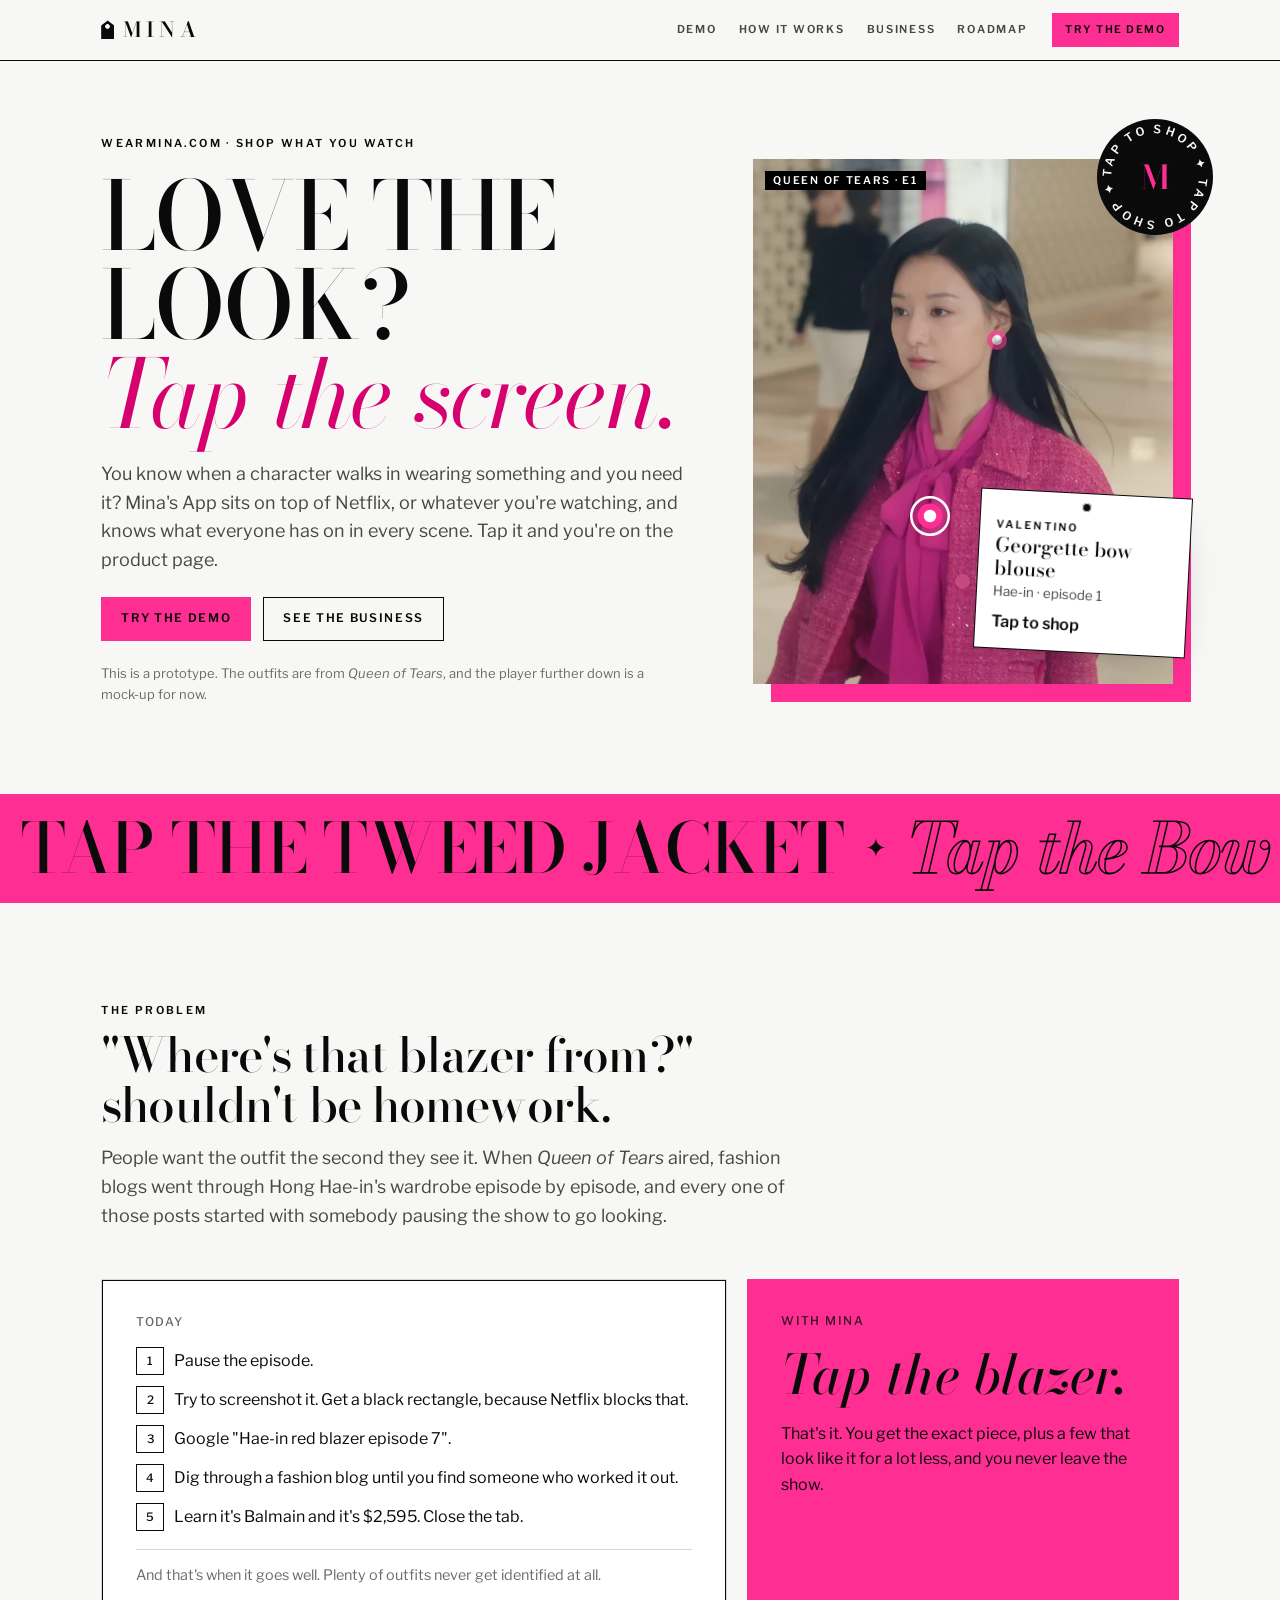
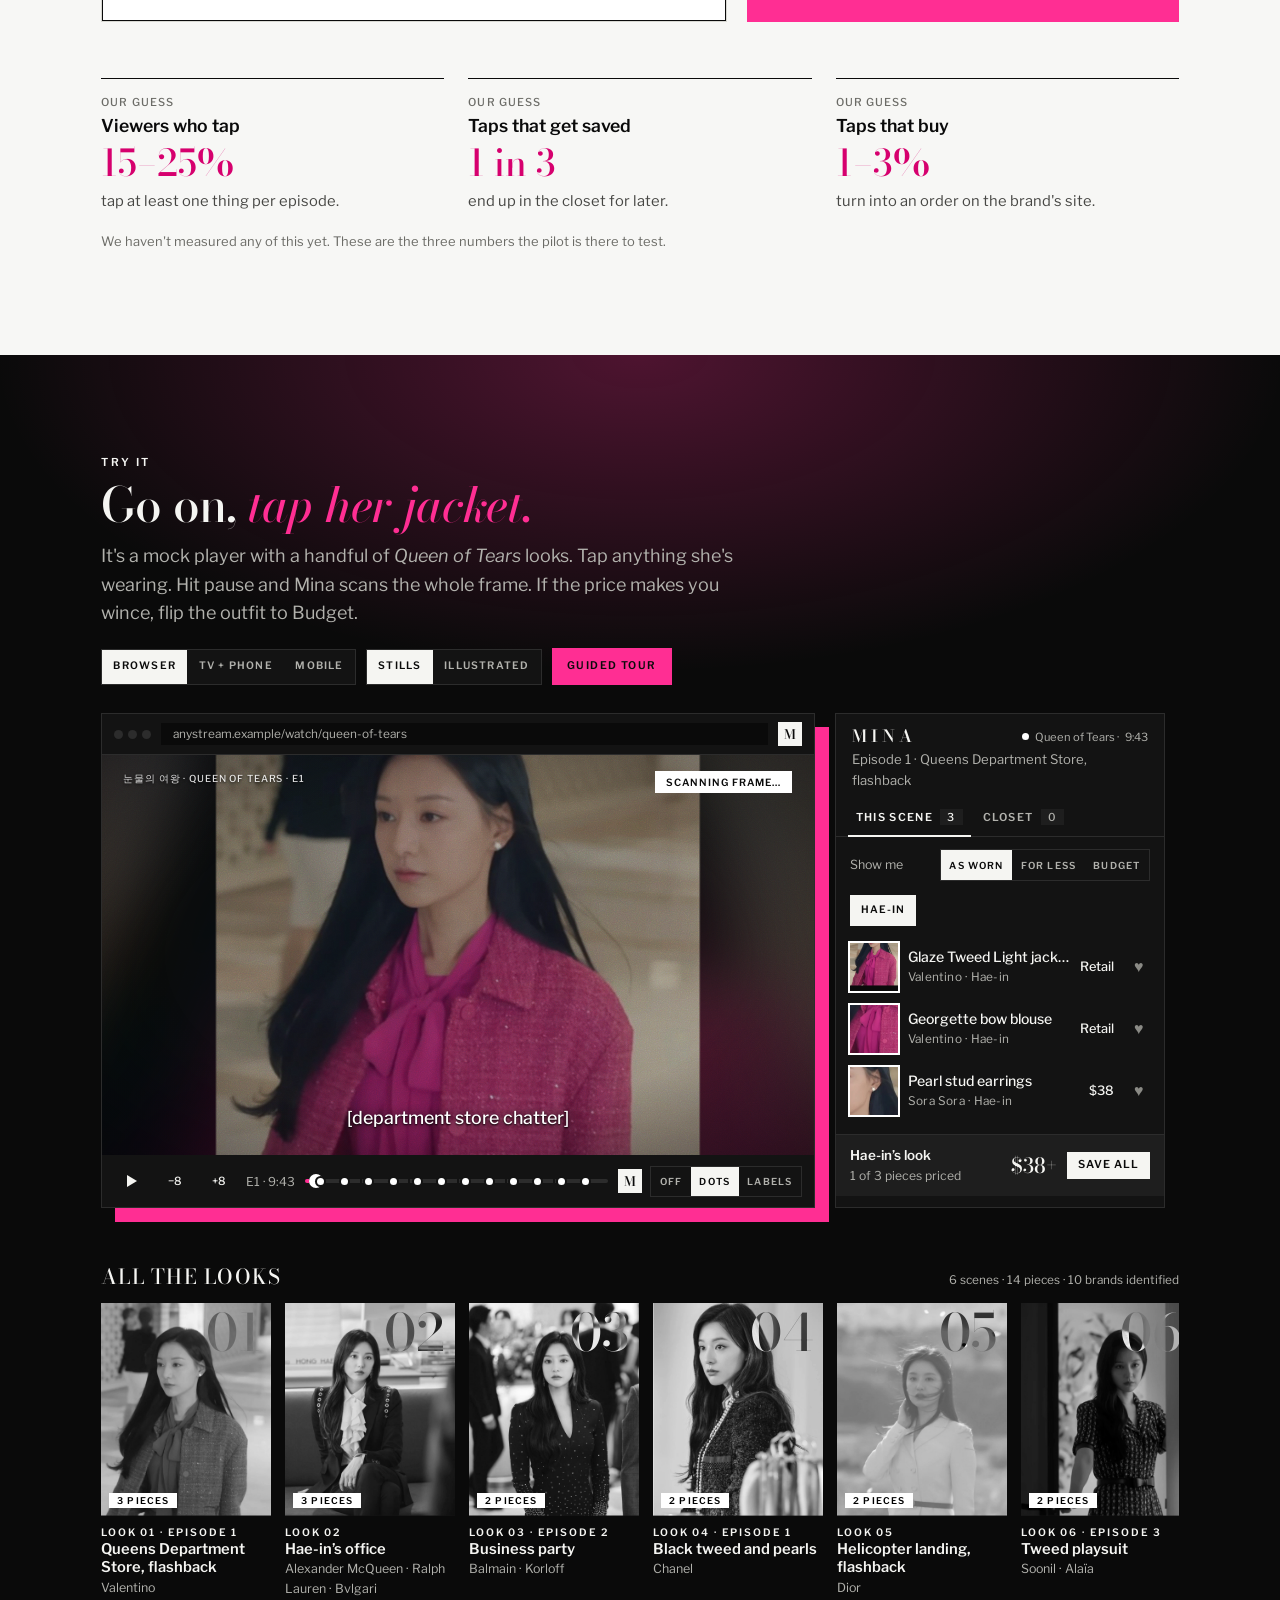
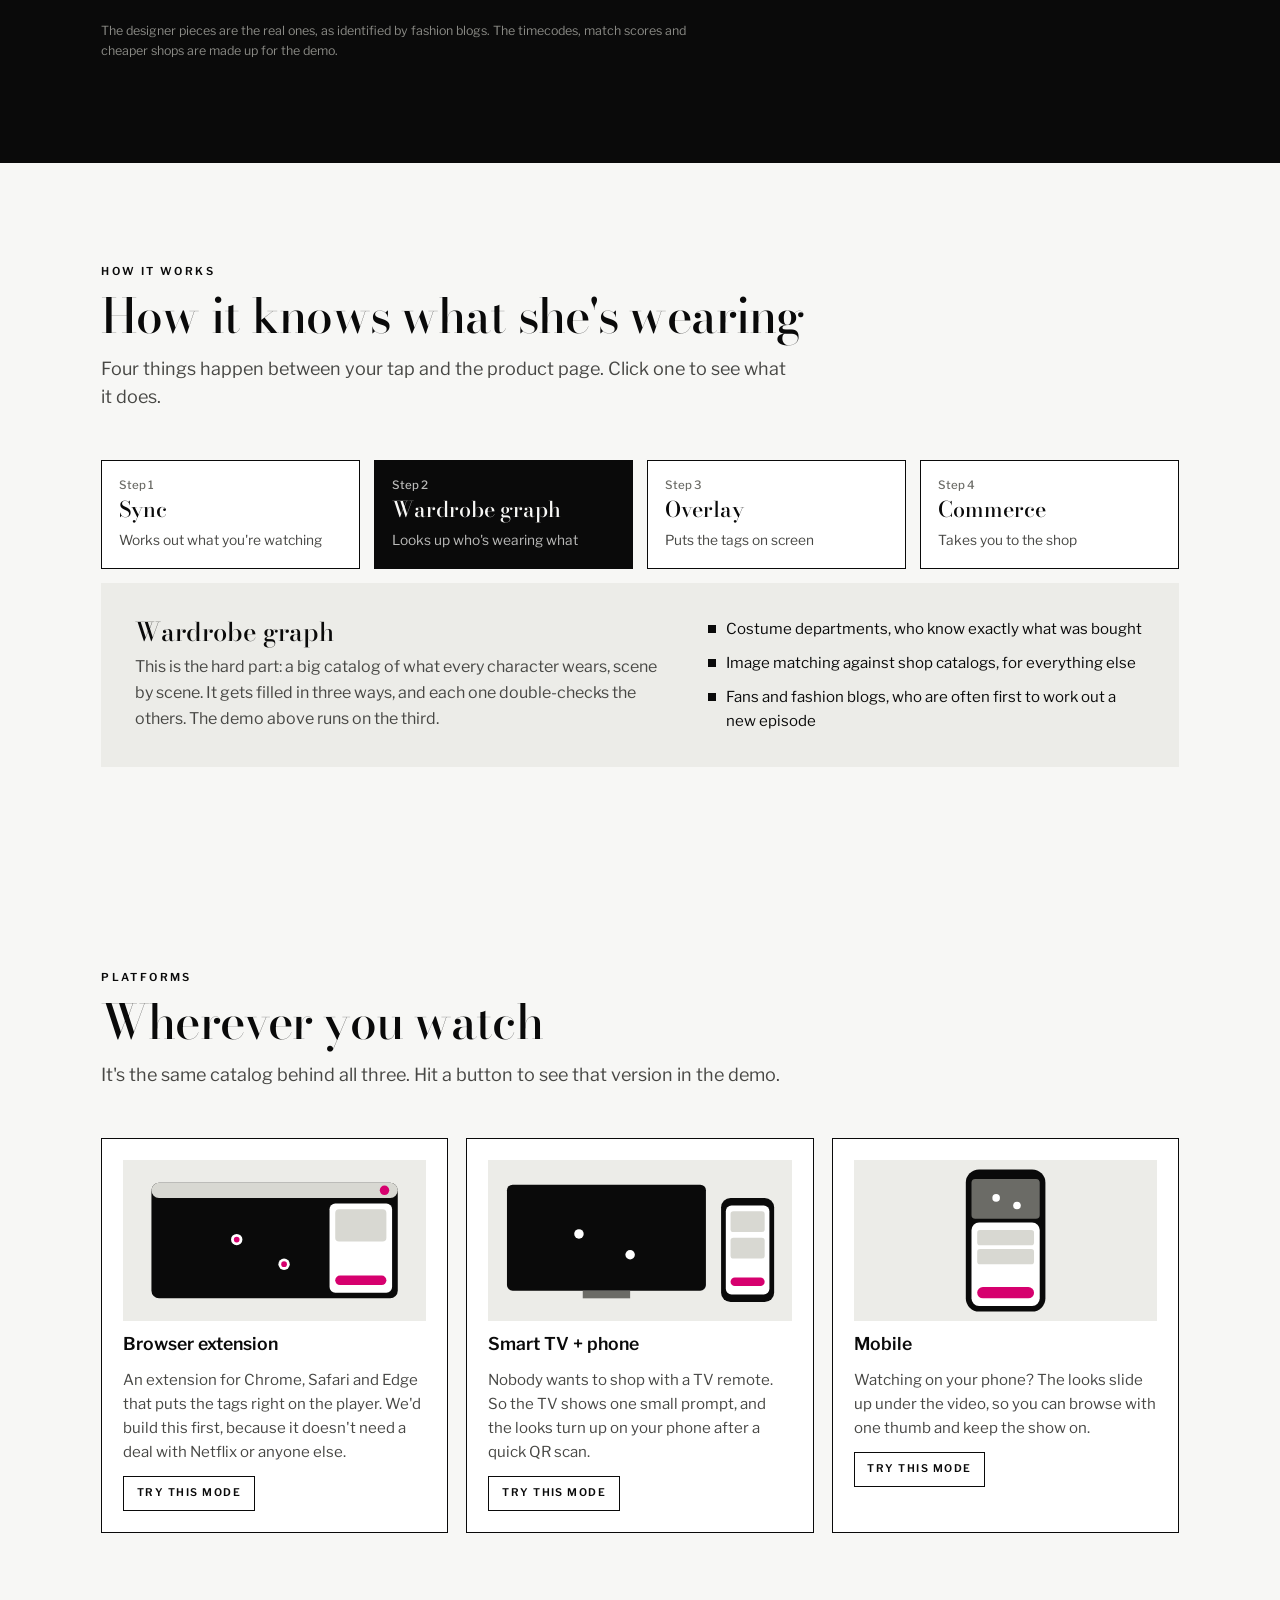
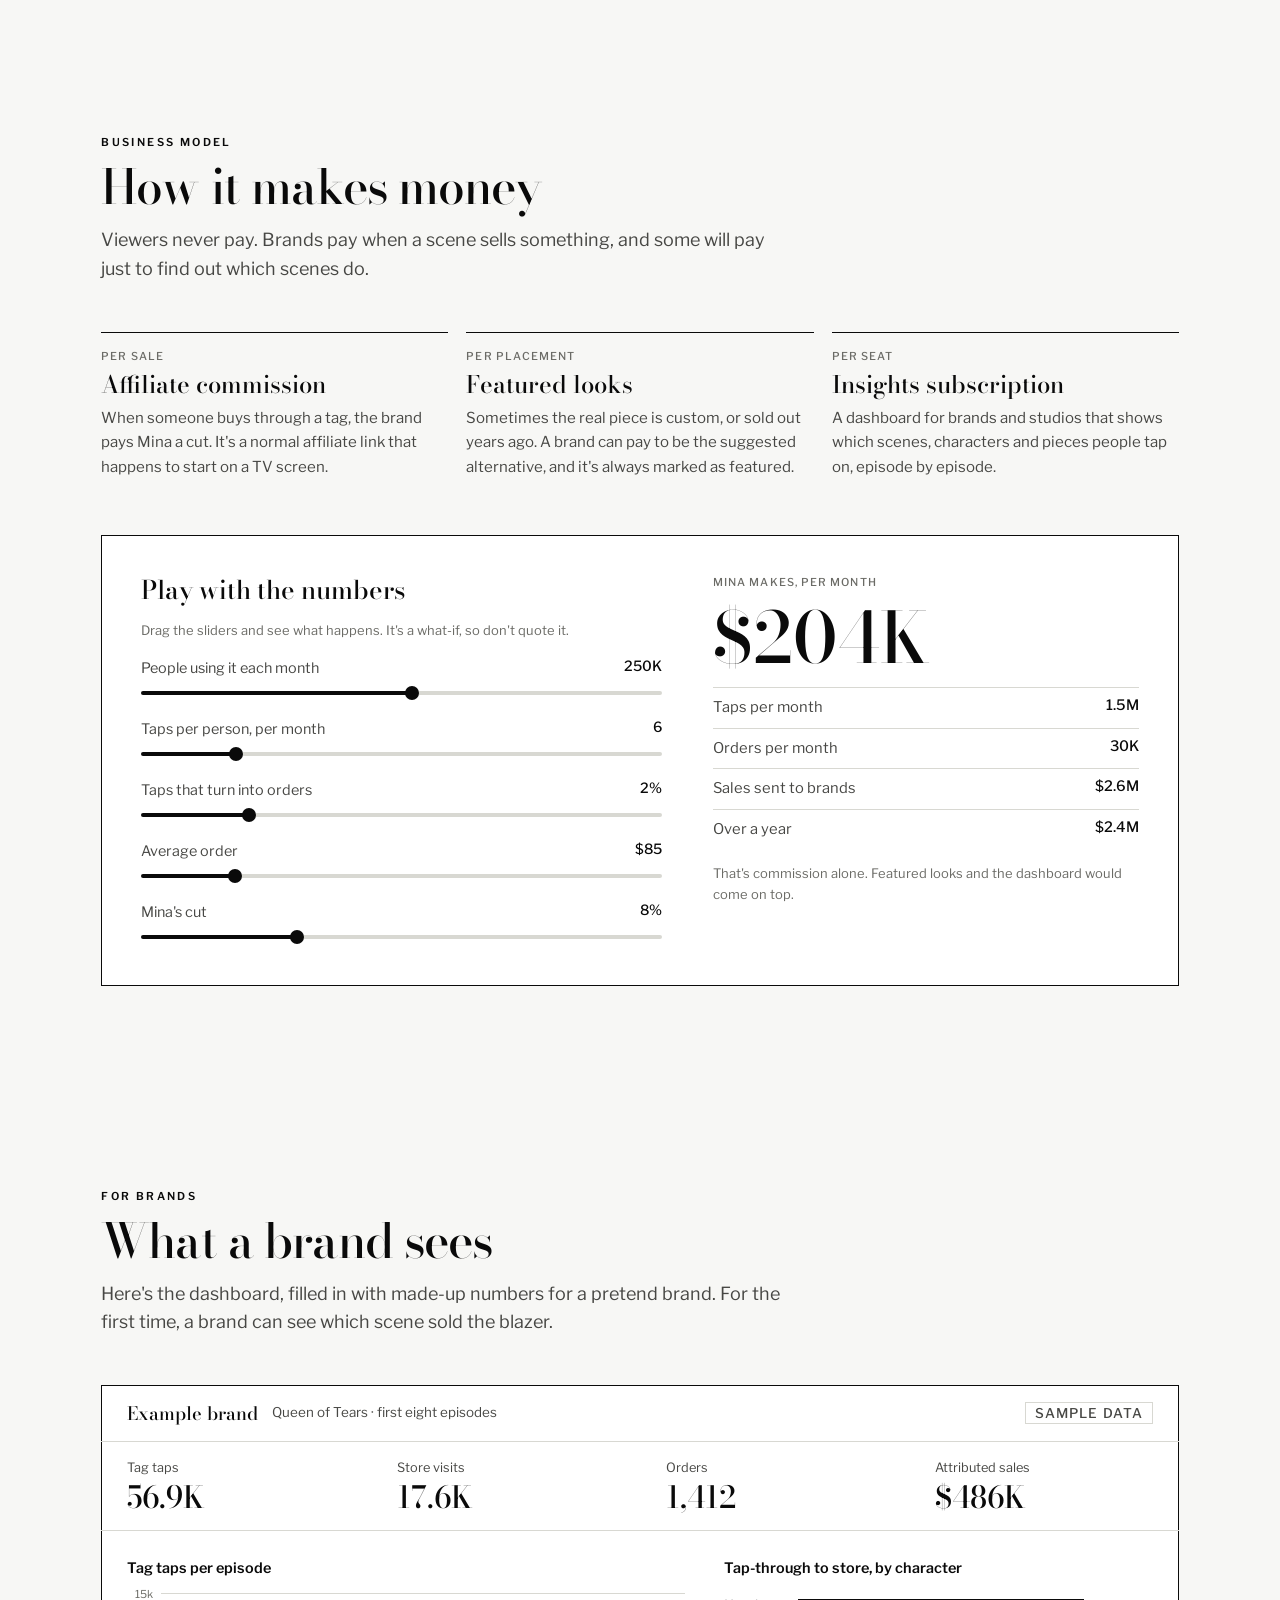
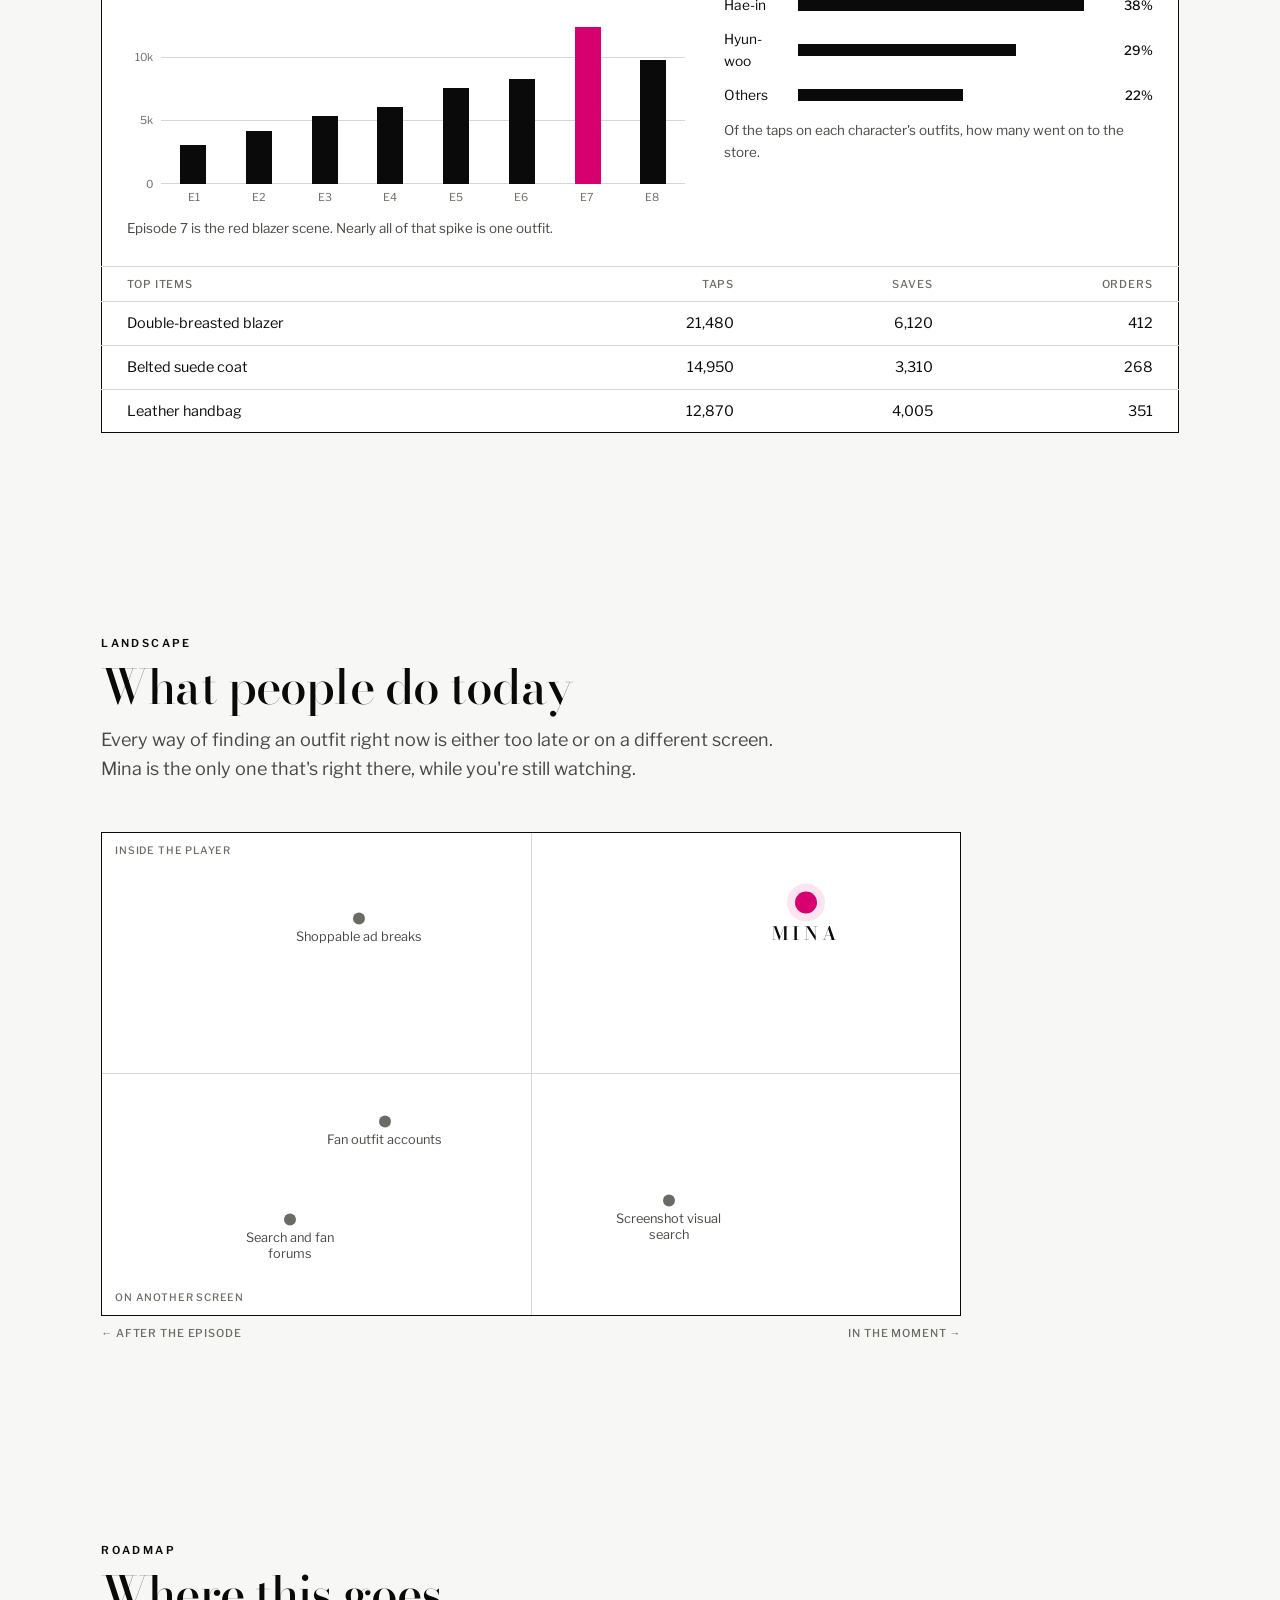
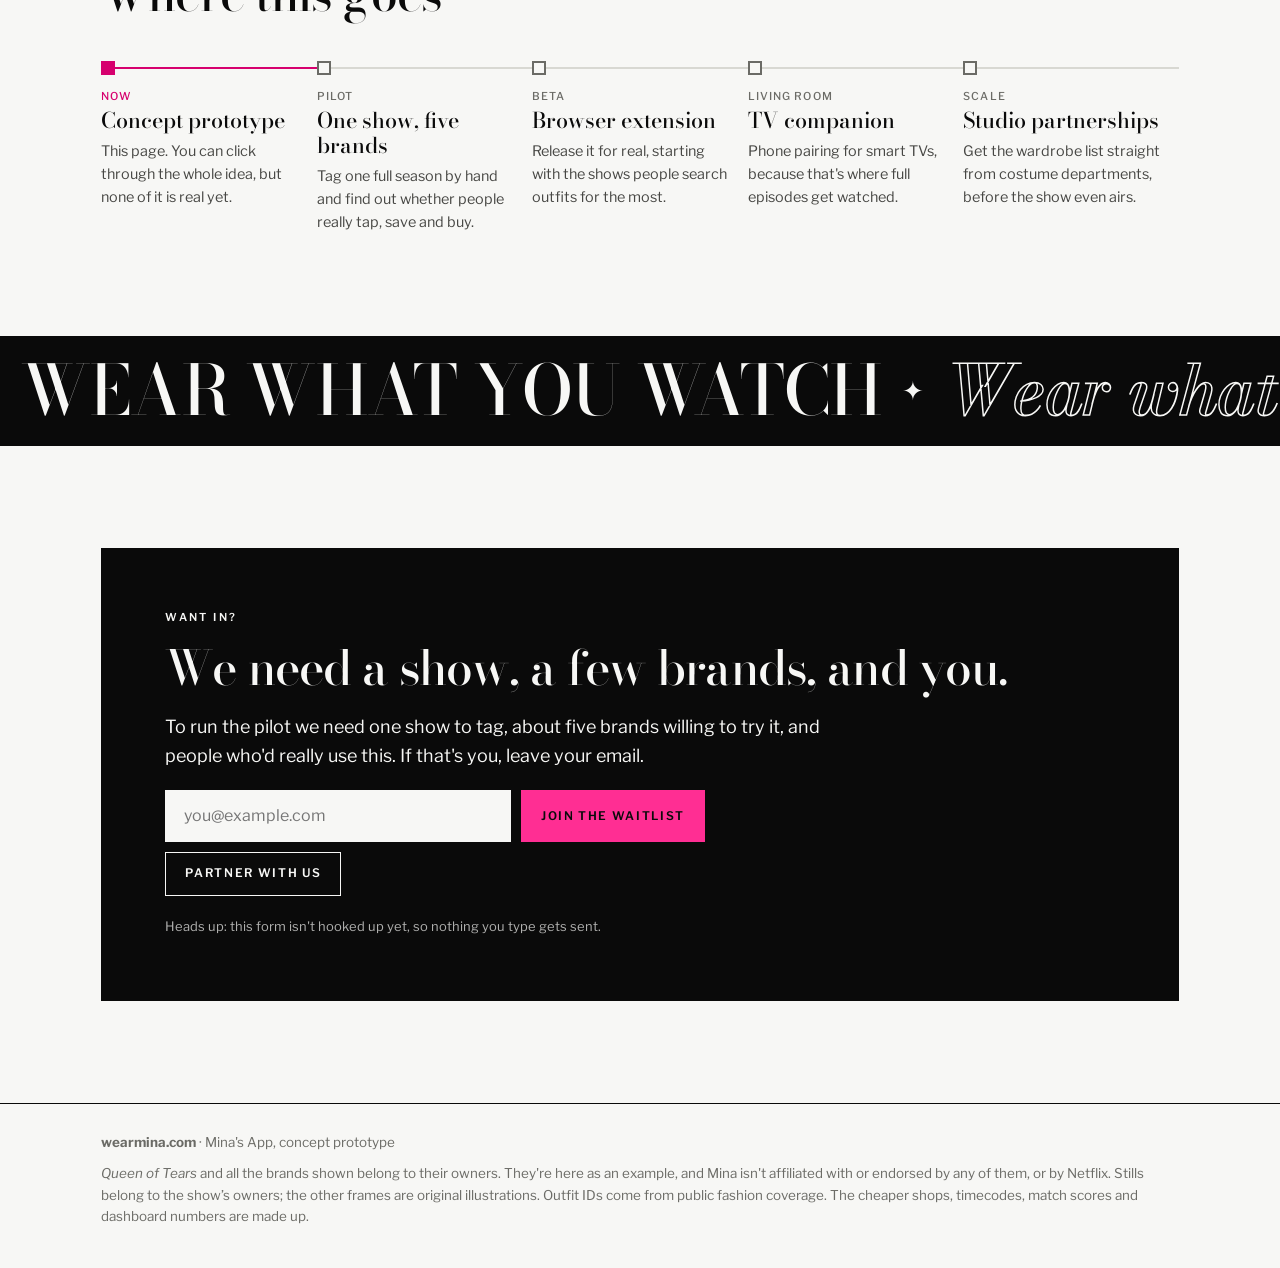
==== commit 8d508ef2: "More pop: pink colour blocks, kinetic type bands, spinning sticker, TAP cursor, colour-on-hover look" ====
--- a/docs/index.html
+++ b/docs/index.html
@@ -696,6 +696,79 @@
 .p-brand{text-transform:uppercase;letter-spacing:.14em;font-size:.68rem;font-weight:600;margin-top:0}
 .lk-txt span{letter-spacing:.02em}
 
+/* Pop: hot pink used in big blocks instead of small dots, oversized moving type, colour-on-hover images, a spinning sticker and a TAP cursor. */
+:root{--pop:#FF2E93;--pop-ink:#0A0A0A}
+::selection{background:var(--pop);color:var(--pop-ink)}
+h1 em,h2 em{color:var(--accent)}
+.room h2 em{color:var(--st-accent)}
+
+/* buttons: pink, flipping to black on hover */
+.btn,.btn-st,.btn-shop,.saveall,.seg button,.chip{transition:background .18s,color .18s,box-shadow .18s}
+.btn,.ask .btn{background:var(--pop);color:var(--pop-ink)}
+.btn:hover{opacity:1;background:var(--ink);color:var(--bg)}
+.btn.ghost,.ask .btn.ghost{background:transparent}
+.btn.ghost{color:var(--ink)}
+.btn.ghost:hover{background:var(--ink);color:var(--bg)}
+.ask .btn:hover{background:var(--bg);color:var(--ink)}
+.ask .btn.ghost{color:var(--bg)}
+.btn-st{background:var(--pop);color:var(--pop-ink)}
+.btn-st:hover{background:var(--st-ink)}
+.nav nav a:hover{color:var(--accent)}
+
+/* hero: pink block behind the frame, spinning sticker on its corner */
+.teaser{isolation:isolate}
+.teaser::before{content:"";position:absolute;inset:0;transform:translate(18px,18px);background:var(--pop);z-index:-1}
+.teaser-frame{box-shadow:none}
+.sticker{position:absolute;top:-40px;right:-40px;width:116px;height:116px;z-index:3;pointer-events:none}
+.sticker circle{fill:var(--ink)}
+.sticker text{fill:var(--bg);font:600 12px var(--body);letter-spacing:2.2px}
+.sticker .st-m{font:600 34px var(--display);fill:var(--pop);letter-spacing:0}
+.sticker .rot{transform-origin:60px 60px;animation:spin 18s linear infinite}
+@media(max-width:480px){.sticker{right:-8px;top:-36px;width:92px;height:92px}.teaser::before{transform:translate(10px,10px)}}
+
+/* kinetic bands: giant type sliding across */
+.marq{display:block;background:var(--pop);color:var(--pop-ink);border:0;padding:0;overflow:hidden}
+.marq-view{-webkit-mask-image:none;mask-image:none;width:auto}
+.marq-track{align-items:center;animation-duration:60s;padding-block:clamp(10px,1.6vw,20px)}
+.marq-track span{font:500 clamp(2rem,5.4vw,4.6rem)/1 var(--display);letter-spacing:-.01em;text-transform:uppercase;padding-inline:.3em;white-space:nowrap}
+.marq-track span.o{font-style:italic;text-transform:none;color:transparent;-webkit-text-stroke:1.5px var(--pop-ink)}
+.marq-track i{font-style:normal;font-size:clamp(1rem,2vw,1.6rem)}
+.marq.rev{background:var(--ink);color:var(--bg)}
+.marq.rev .marq-track{animation-direction:reverse;animation-duration:40s}
+.marq.rev span.o{-webkit-text-stroke-color:var(--bg)}
+
+/* pitch sections */
+.path.mina{background:var(--pop);color:var(--pop-ink)}
+.path.mina h3{color:inherit;opacity:.8}
+.hypo .num{color:var(--accent)}
+.bar.hi{background:var(--accent)}
+.road li.cur{border-top-color:var(--accent)}
+.road li.cur::before{background:var(--accent)}
+.road li.cur .k{color:var(--accent)}
+@media(max-width:820px){.road li.cur{border-left-color:var(--accent)}}
+.qpt.me::before{box-shadow:0 0 0 8px var(--accent-soft)}
+
+/* the room: a pink spotlight from above, and a pink block behind the player */
+.room{background:radial-gradient(70% 440px at 50% 0,rgba(255,46,147,.28),transparent 72%),var(--st-bg)}
+@media(min-width:701px){
+  .device[data-device=browser]{padding:0 14px 14px 0}
+  .device[data-device=browser] .screen{box-shadow:14px 14px 0 var(--st-accent)}
+}
+
+/* lookbook: black and white until you point at it */
+.lb-img strong{position:absolute;right:10px;top:4px;font:500 3.2rem/1 var(--display);color:var(--st-white);mix-blend-mode:difference;pointer-events:none}
+.lb-card:hover .lb-img em,.lb-card:focus-visible .lb-img em{background:var(--st-accent);color:var(--st-accent-ink)}
+@media(hover:hover){
+  .lb-img svg{filter:grayscale(1) contrast(1.08);transition:filter .45s,transform .5s cubic-bezier(.2,.8,.2,1)}
+  .lb-card:hover .lb-img svg,.lb-card:focus-visible .lb-img svg{filter:none}
+}
+
+/* TAP cursor (desktop pointers only) */
+.tapcur{position:fixed;left:0;top:0;width:76px;height:76px;margin:-38px 0 0 -38px;border-radius:50%;background:var(--pop);color:var(--pop-ink);display:grid;place-items:center;font:600 .68rem var(--body);letter-spacing:.2em;text-indent:.2em;text-transform:uppercase;pointer-events:none;z-index:300;opacity:0;scale:.3;transition:opacity .15s,scale .22s cubic-bezier(.2,1.4,.4,1)}
+.tapcur.on{opacity:1;scale:1}
+@media(hover:hover) and (pointer:fine){#teaser,.stage.hit{cursor:none}}
+@media (prefers-reduced-motion:reduce){.sticker .rot{animation:none}}
+
 </style>
 <header class="nav"><div class="wrap">
   <a class="logo" href="#top"><span class="logo-mark" aria-hidden="true"></span>mina</a>
@@ -716,11 +789,12 @@
   </div>
   <div class="teaser">
     <div class="teaser-frame" id="teaser" role="button" tabindex="0" aria-label="Open this look in the demo"><span class="teaser-bug">QUEEN OF TEARS · E7</span></div>
+    <svg class="sticker" viewBox="0 0 120 120" aria-hidden="true"><circle cx="60" cy="60" r="60"/><defs><path id="stc" d="M60,60 m-45,0 a45,45 0 1,1 90,0 a45,45 0 1,1 -90,0"/></defs><g class="rot"><text><textPath href="#stc" textLength="278">TAP TO SHOP ✦ TAP TO SHOP ✦ </textPath></text></g><text class="st-m" x="60" y="72" text-anchor="middle">M</text></svg>
     <div class="hangtag" id="heroTag"><small>Balmain</small><b>Double-breasted wool blazer</b><span>Hae-in · episode 7</span><i>$2,595</i></div>
   </div>
 </div></section>
 
-<div class="marq" id="marqWrap" hidden><span class="marq-label">In the demo</span><div class="marq-view"><div class="marq-track" id="marq"></div></div></div>
+<div class="marq" id="marqWrap" aria-hidden="true" hidden><div class="marq-view"><div class="marq-track" id="marq"></div></div></div>
 
 <section id="problem"><div class="wrap">
   <div class="sec-head">
@@ -1011,6 +1085,8 @@
   </ol>
 </div></section>
 
+<div class="marq rev" aria-hidden="true"><div class="marq-view"><div class="marq-track"><span>Wear what you watch</span><i>✦</i><span class="o">Wear what you watch</span><i>✦</i><span>Wear what you watch</span><i>✦</i><span class="o">Wear what you watch</span><i>✦</i><span>Wear what you watch</span><i>✦</i><span class="o">Wear what you watch</span><i>✦</i><span>Wear what you watch</span><i>✦</i><span class="o">Wear what you watch</span><i>✦</i></div></div></div>
+
 <section id="ask"><div class="wrap">
   <div class="ask">
     <p class="eyebrow">Want in?</p>
@@ -1035,6 +1111,7 @@
 <div class="sheet" id="sheet" hidden><div class="sheet-card"><button class="sheet-grab" data-close aria-label="Close product"></button><div class="pc" id="sheetBody"></div></div></div>
 <div class="handoff" id="handoff" hidden></div>
 <div class="toast" id="toast" role="status"></div>
+<div class="tapcur" id="tapCur" aria-hidden="true">Tap</div>
 
 <script>
 (()=>{
@@ -1695,7 +1772,7 @@
 {
   const eps=[3100,4200,5400,6100,7600,8300,12400,9800],max=15000;
   $('#grid').innerHTML=[0,5,10,15].map(k=>`<span style="bottom:${k/15*100}%"><i>${k?k+'k':'0'}</i></span>`).join('');
-  $('#bars').innerHTML=eps.map((v,i)=>`<button class="bar" style="height:${v/max*100}%" aria-label="Episode ${i+1}: ${v.toLocaleString('en-US')} taps"><span class="tip">E${i+1} · ${v.toLocaleString('en-US')} taps</span></button>`).join('');
+  $('#bars').innerHTML=eps.map((v,i)=>`<button class="bar${v===Math.max(...eps)?' hi':''}" style="height:${v/max*100}%" aria-label="Episode ${i+1}: ${v.toLocaleString('en-US')} taps"><span class="tip">E${i+1} · ${v.toLocaleString('en-US')} taps</span></button>`).join('');
   $('#xl').innerHTML=eps.map((v,i)=>`<span>E${i+1}</span>`).join('');
   $('#hbars').innerHTML=[['Hae-in',38],['Hyun-woo',29],['Others',22]].map(([n,v])=>`<div class="hbar"><span>${n}</span><i style="width:${v/40*100}%"></i><b>${v}%</b></div>`).join('');
 }
@@ -1756,13 +1833,14 @@
     const its=R0.items.filter(i=>i.sc===k),brands=[...new Set(its.filter(i=>!i.similar).map(i=>i.brand))];
     let img;if(sc.figs)img=`<svg viewBox="0 0 1600 900" preserveAspectRatio="xMidYMid slice" aria-hidden="true"><use href="#bg-${sc.id}"/><use href="#fg-${sc.id}"/></svg>`;
     else{const n=sc.shots[0].img,r=frameRect(n);img=`<svg viewBox="${(r.x*1600).toFixed(1)} 0 ${(r.w*1600).toFixed(1)} 900" preserveAspectRatio="xMidYMid slice" aria-hidden="true"><use href="#fr-${n}"/></svg>`}
-    return`<button class="lb-card" data-look="${k}"><span class="lb-img">${img}<em>${its.length} piece${its.length===1?'':'s'}</em></span><span class="lb-meta"><small>Look ${String(k+1).padStart(2,'0')}${sc.ep?' · Episode '+sc.ep:''}</small><b>${sc.name}</b><span>${brands.join(' · ')||'Closest matches'}</span></span></button>`}).join('');
+    return`<button class="lb-card" data-look="${k}"><span class="lb-img">${img}<strong>${String(k+1).padStart(2,'0')}</strong><em>${its.length} piece${its.length===1?'':'s'}</em></span><span class="lb-meta"><small>Look ${String(k+1).padStart(2,'0')}${sc.ep?' · Episode '+sc.ep:''}</small><b>${sc.name}</b><span>${brands.join(' · ')||'Closest matches'}</span></span></button>`}).join('');
   strip.addEventListener('click',e=>{const c=e.target.closest('[data-look]');if(!c)return;const sc=R0.scenes[+c.dataset.look];setReel(sc.reel);closeProduct(true);seek(sc.t0+.6);pause(true);toDemo()});
   const brands=new Set(R0.items.filter(i=>!i.similar).map(i=>i.brand));
   $('#lbStats').textContent=`${R0.scenes.length} scenes · ${R0.items.length} pieces · ${brands.size} brands identified`;
   // brand marquee under the hero
-  const names=[...brands];
-  if(names.length>3){$('#marq').innerHTML=[0,1].map(()=>names.map(n=>`<span>${n}</span>`).join('')).join('');$('#marqWrap').hidden=false}
+  // kinetic band under the hero: every identified piece in the reel, as an invitation to tap it
+  const pieces=R0.items.filter(i=>!i.similar).map(i=>(i.short||i.name).replace(/^30 Montaigne /,''));
+  if(pieces.length>3){$('#marq').innerHTML=[0,1].map(()=>pieces.map((p,j)=>`<span${j%2?' class="o"':''}>Tap the ${p}</span><i>✦</i>`).join('')).join('');$('#marqWrap').hidden=false}
 }
 
 // ---- hero card tilts toward the cursor
@@ -1783,6 +1861,18 @@
   io.observe(stage);
 }
 
+// ---- a pink TAP badge follows the pointer over the hero and over any garment in the player
+if(matchMedia('(hover:hover) and (pointer:fine)').matches){
+  const c=$('#tapCur');let x=0,y=0,raf=0,on=false;
+  const paint=()=>{raf=0;c.style.transform=`translate(${x}px,${y}px)`};
+  addEventListener('mousemove',e=>{
+    x=e.clientX;y=e.clientY;const el=e.target,v=!!(el.closest&&(el.closest('#teaser')||(el.closest('#stage')&&stage.classList.contains('hit')&&!el.closest('.spot,.ppanel'))));
+    if(v!==on){on=v;c.classList.toggle('on',v)}
+    if(on&&!raf)raf=requestAnimationFrame(paint);
+  },{passive:true});
+  addEventListener('scroll',()=>{if(on){on=false;c.classList.remove('on')}},{passive:true});
+}
+
 })();
 </script>
 </body></html>
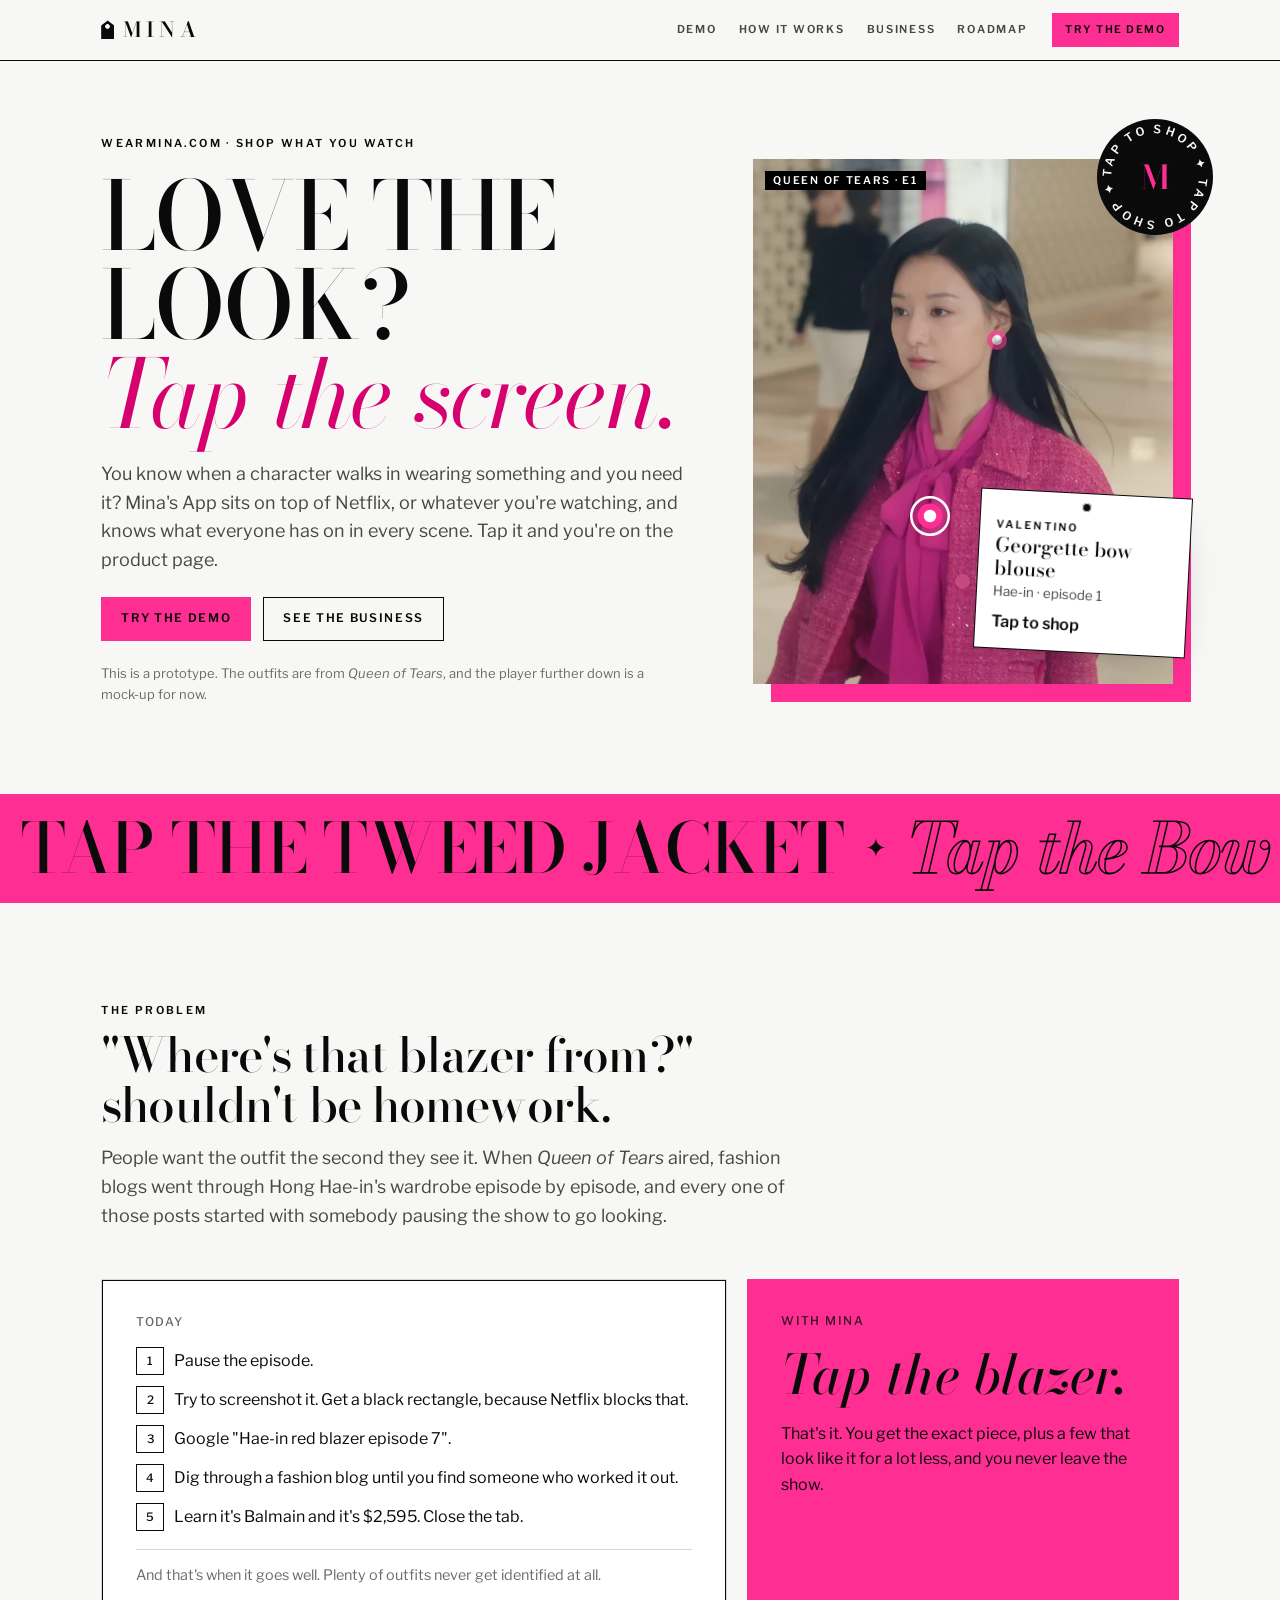
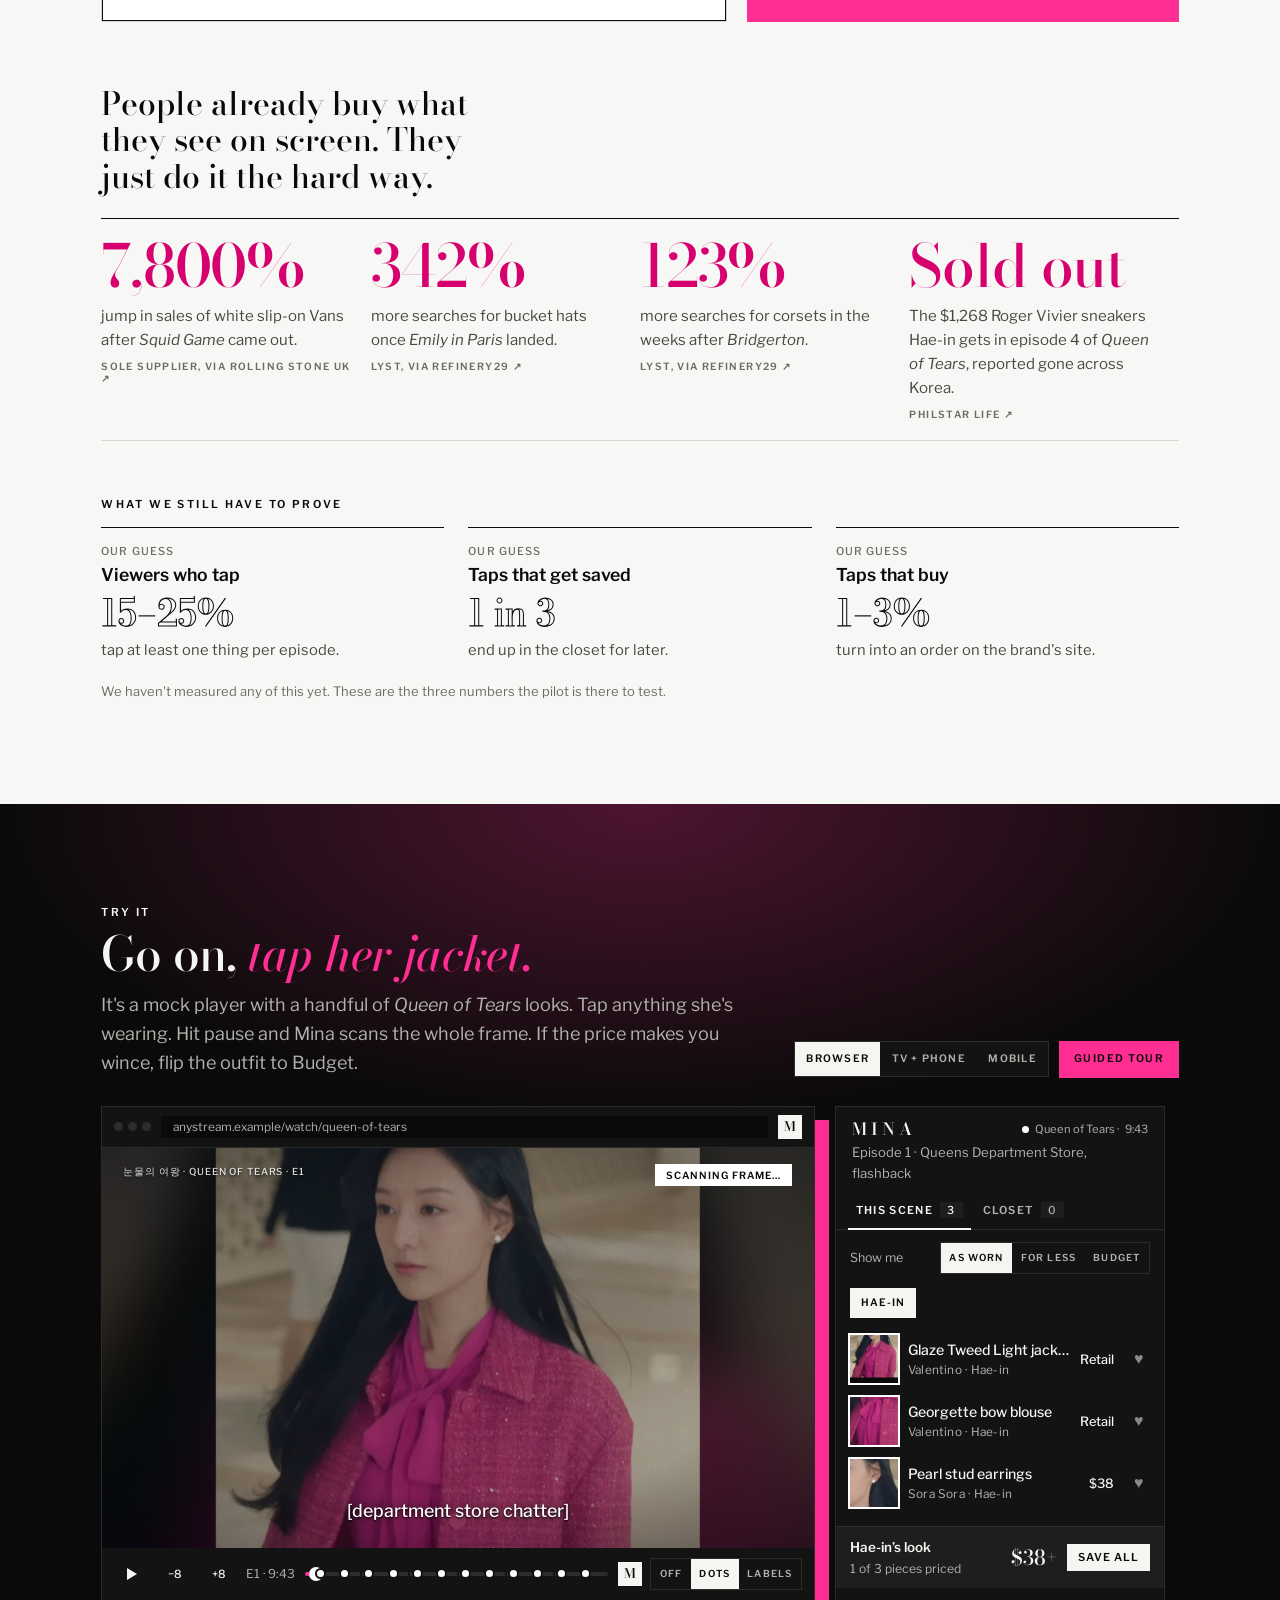
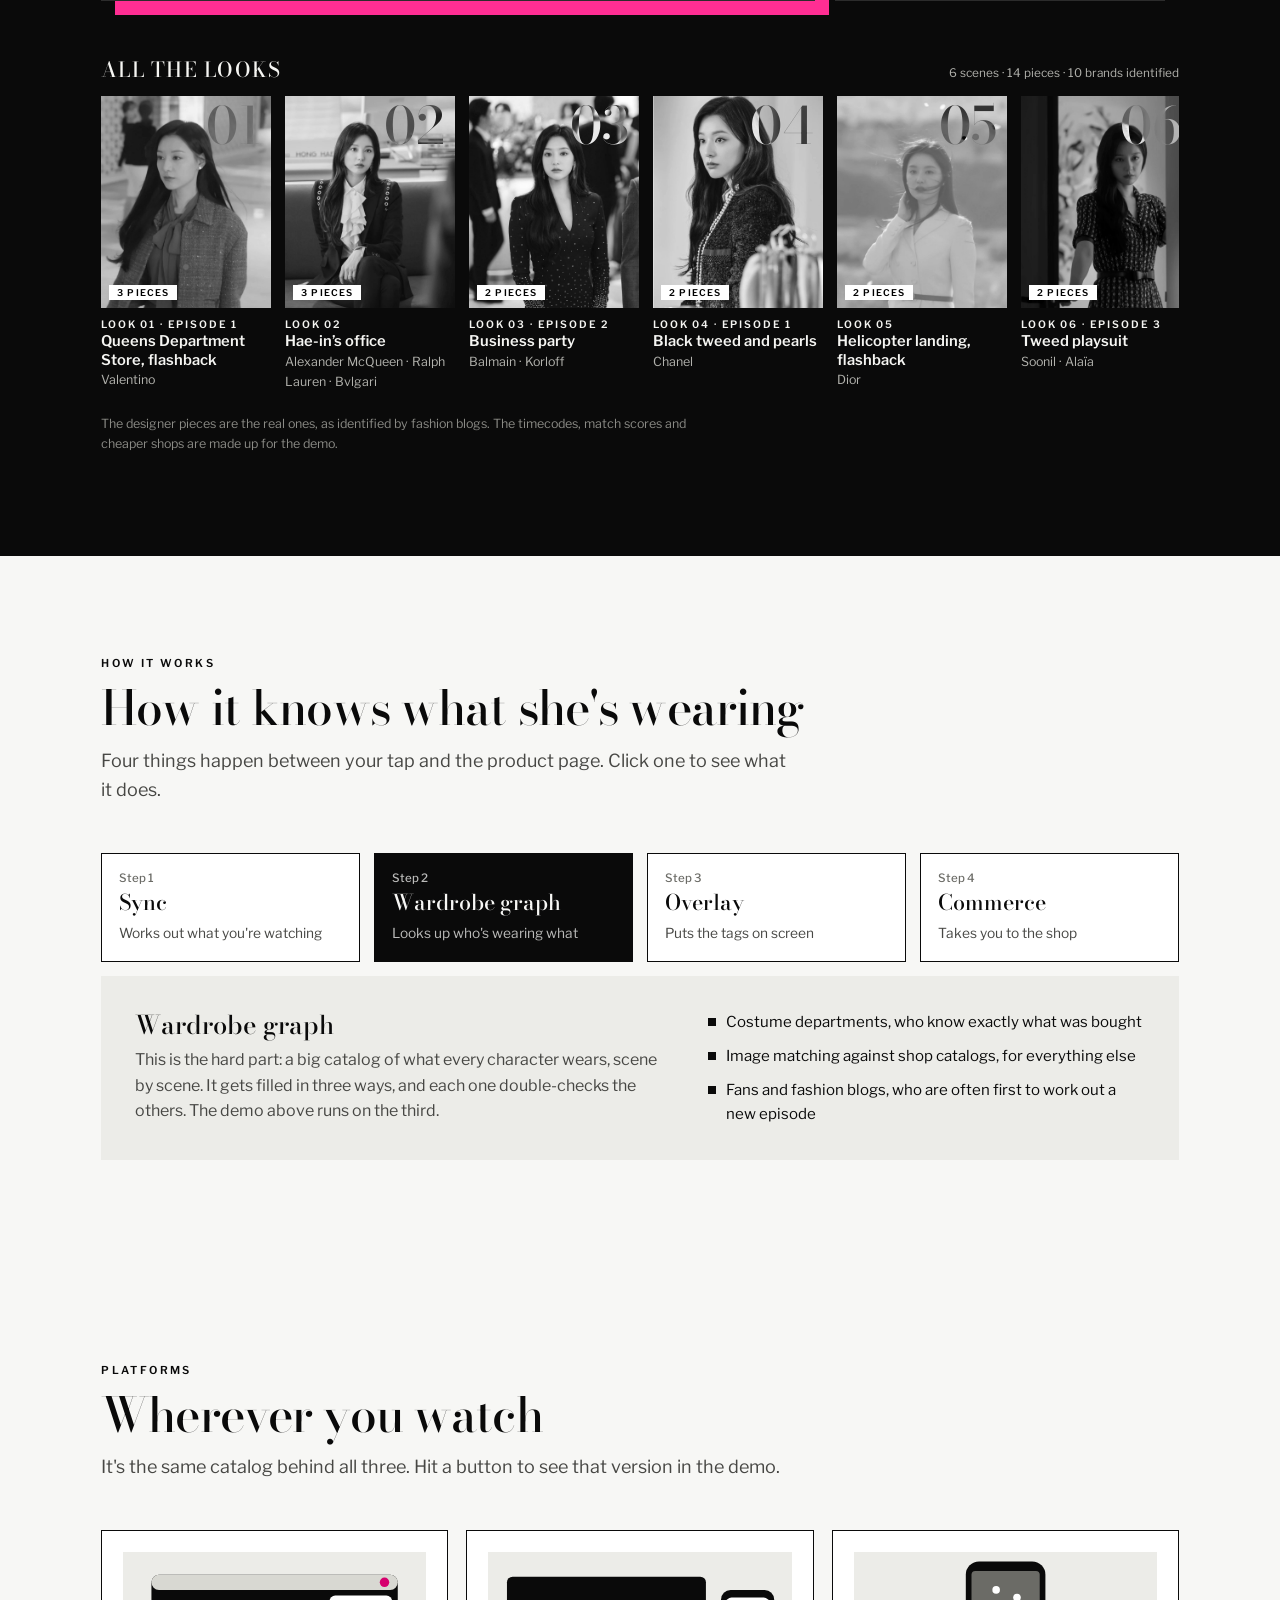
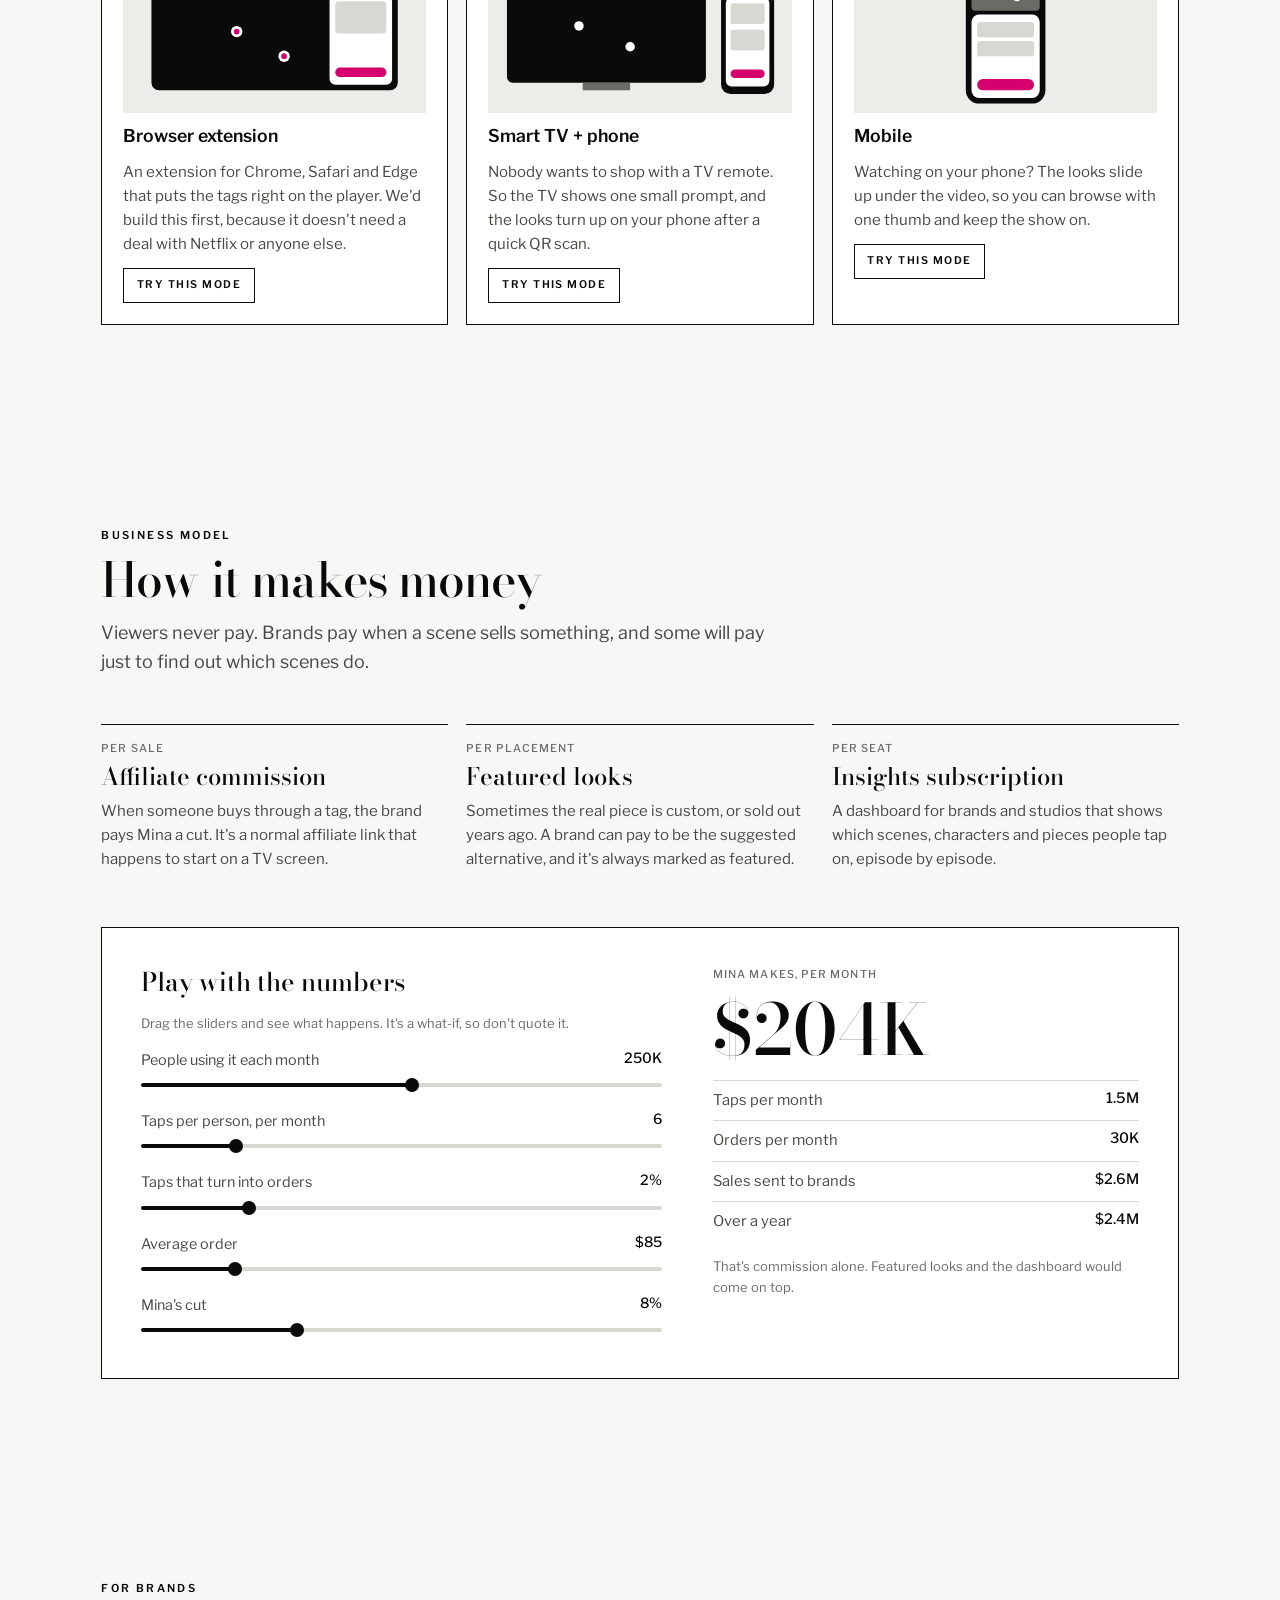
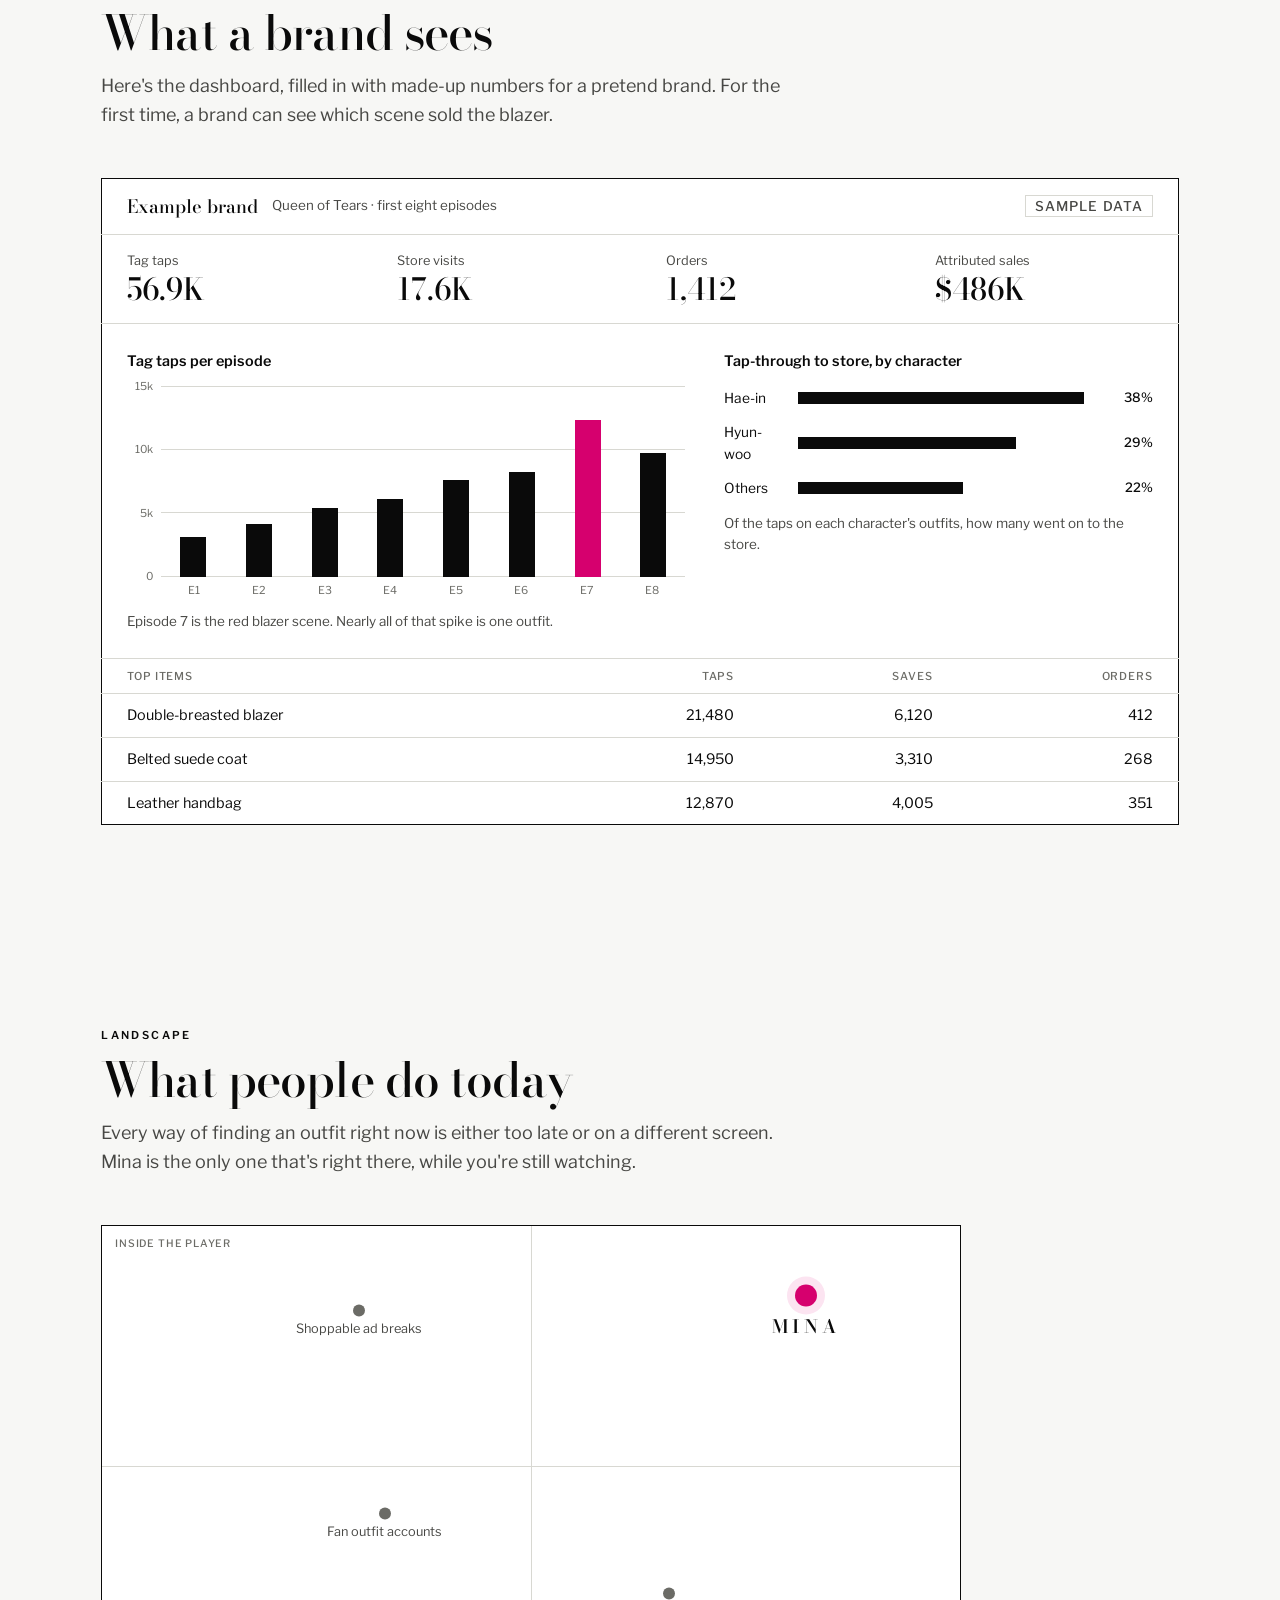
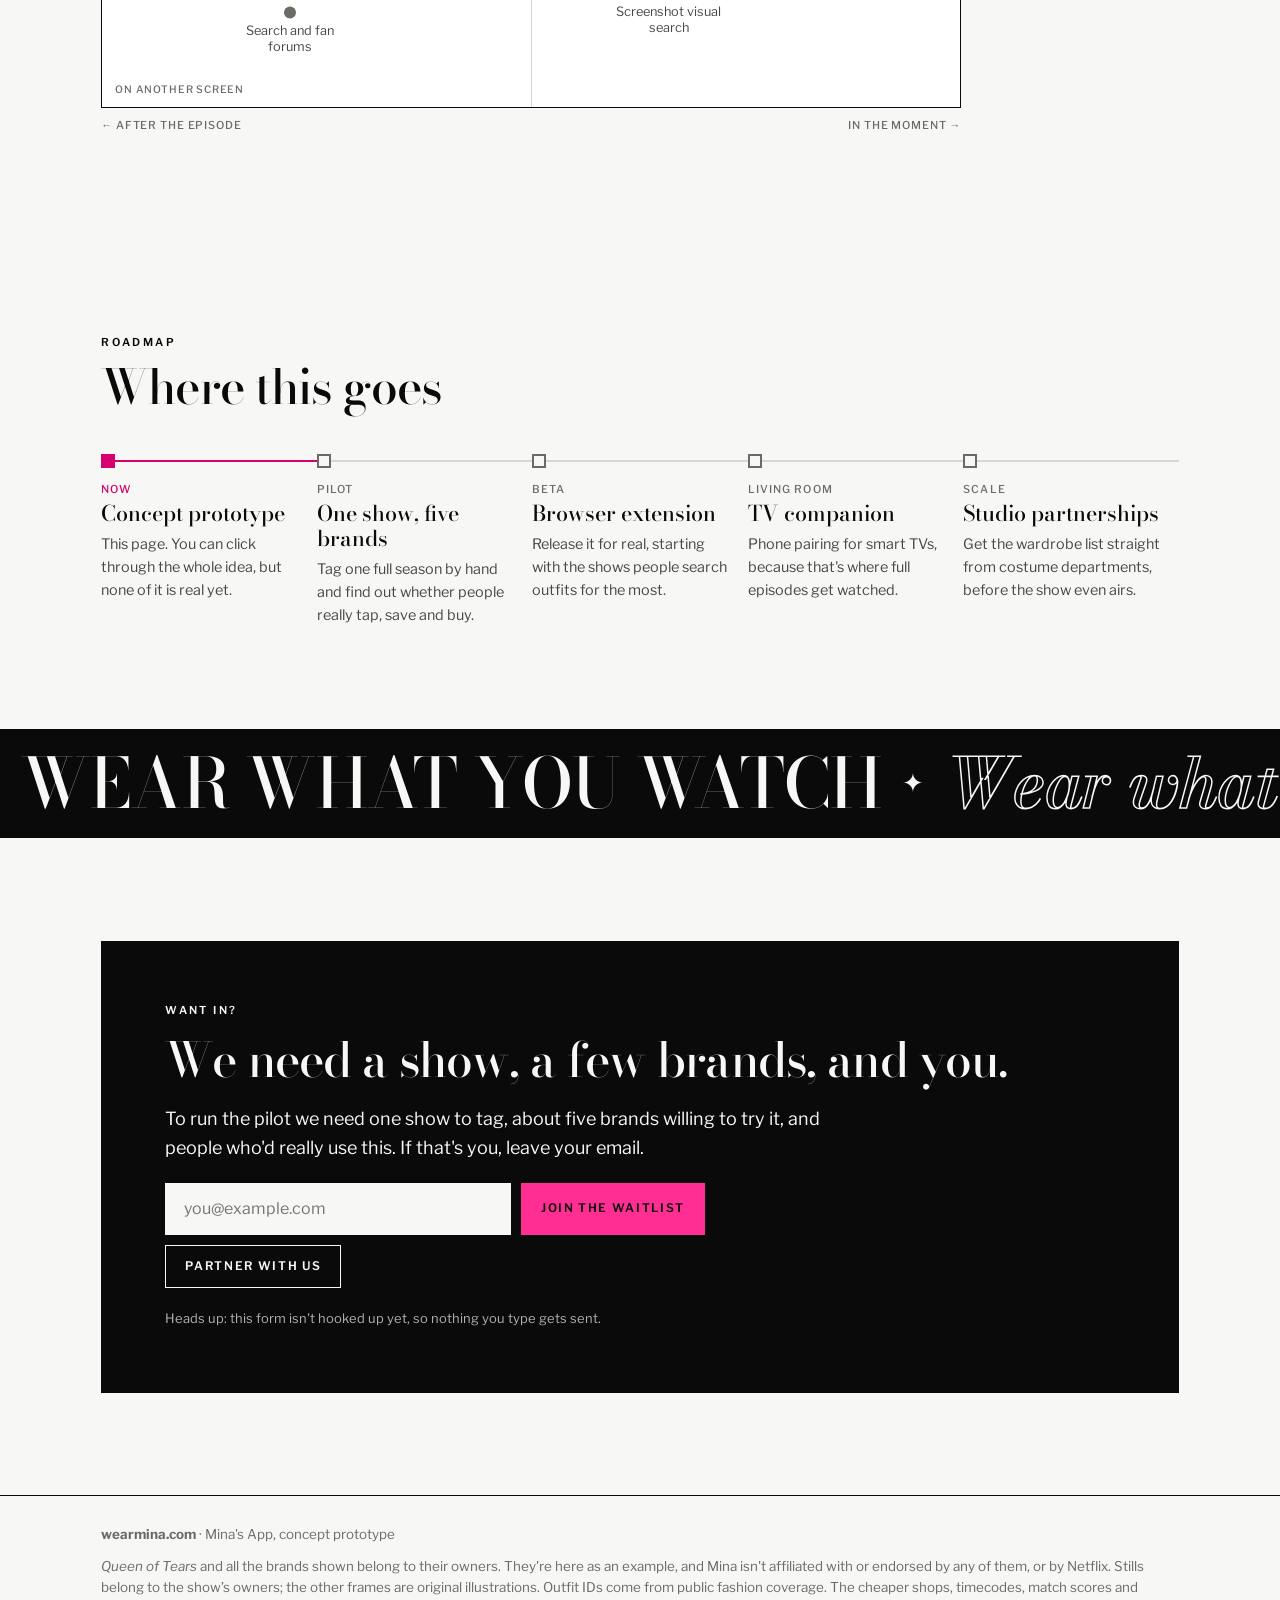
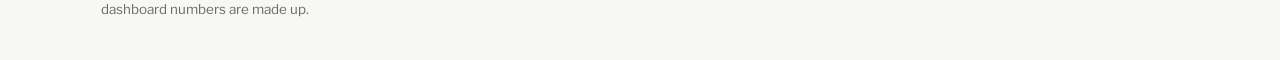
==== commit fb02fd62: "Add sourced proof points; remove the Illustrated switch" ====
--- a/docs/index.html
+++ b/docs/index.html
@@ -740,7 +740,23 @@
 /* pitch sections */
 .path.mina{background:var(--pop);color:var(--pop-ink)}
 .path.mina h3{color:inherit;opacity:.8}
-.hypo .num{color:var(--accent)}
+/* proof: real, sourced numbers are solid pink; our own guesses are drawn in outline */
+.proof{margin-top:clamp(36px,5vw,64px)}
+.proof-h{font:500 clamp(1.4rem,2.6vw,2rem)/1.15 var(--display);max-width:26ch;margin-bottom:22px;text-wrap:balance}
+.proof-grid{display:grid;grid-template-columns:repeat(4,minmax(0,1fr));gap:0;border-top:1px solid var(--ink)}
+@media(max-width:900px){.proof-grid{grid-template-columns:repeat(2,minmax(0,1fr))}}
+@media(max-width:520px){.proof-grid{grid-template-columns:minmax(0,1fr)}}
+.pf{display:grid;gap:8px;align-content:start;padding:18px 18px 20px 0;text-decoration:none;border-bottom:1px solid var(--line);transition:background .18s,padding .18s}
+.pf:hover,.pf:focus-visible{background:var(--pop);color:var(--pop-ink);padding-left:14px}
+.pf .num{font:500 clamp(2.4rem,4.6vw,3.9rem)/1 var(--display);color:var(--accent);letter-spacing:-.02em}
+.pf:hover .num,.pf:focus-visible .num{color:inherit}
+.pf p{font-size:.94rem;color:var(--ink-2)}
+.pf:hover p,.pf:focus-visible p{color:inherit}
+.pf .src{font:600 .62rem var(--body);letter-spacing:.14em;text-transform:uppercase;color:var(--ink-3)}
+.pf:hover .src,.pf:focus-visible .src{color:inherit}
+.guess-h{font:600 .68rem var(--body);letter-spacing:.22em;text-transform:uppercase;margin-top:clamp(36px,5vw,56px)}
+.hypo{margin-top:16px}
+.hypo .num{color:transparent;-webkit-text-stroke:1px var(--ink)}
 .bar.hi{background:var(--accent)}
 .road li.cur{border-top-color:var(--accent)}
 .road li.cur::before{background:var(--accent)}
@@ -820,6 +836,16 @@
       <p>That's it. You get the exact piece, plus a few that look like it for a lot less, and you never leave the show.</p>
     </div>
   </div>
+  <div class="proof">
+    <h3 class="proof-h">People already buy what they see on screen. They just do it the hard way.</h3>
+    <div class="proof-grid">
+      <a class="pf" href="https://www.rollingstone.co.uk/tv/news/squid-game-costume-jump-in-sales-for-white-vans-1826/" target="_blank" rel="noopener noreferrer"><p class="num">7,800%</p><p>jump in sales of white slip-on Vans after <i>Squid Game</i> came out.</p><span class="src">Sole Supplier, via Rolling Stone UK ↗</span></a>
+      <a class="pf" href="https://www.refinery29.com/en-us/2020/10/10096435/emily-in-paris-fashion-trends-bucket-hats-berets" target="_blank" rel="noopener noreferrer"><p class="num">342%</p><p>more searches for bucket hats once <i>Emily in Paris</i> landed.</p><span class="src">Lyst, via Refinery29 ↗</span></a>
+      <a class="pf" href="https://www.refinery29.com/en-us/2021/01/10251216/bridgerton-regencycore-fashion-trend" target="_blank" rel="noopener noreferrer"><p class="num">123%</p><p>more searches for corsets in the weeks after <i>Bridgerton</i>.</p><span class="src">Lyst, via Refinery29 ↗</span></a>
+      <a class="pf" href="https://philstarlife.com/style/971129-kim-ji-won-s-white-sneakers-in-queen-of-tears" target="_blank" rel="noopener noreferrer"><p class="num">Sold out</p><p>The $1,268 Roger Vivier sneakers Hae-in gets in episode 4 of <i>Queen of Tears</i>, reported gone across Korea.</p><span class="src">PhilSTAR Life ↗</span></a>
+    </div>
+  </div>
+  <h3 class="guess-h">What we still have to prove</h3>
   <div class="hypo">
     <div><span class="tagline">Our guess</span><h3>Viewers who tap</h3><p class="num">15–25%</p><p>tap at least one thing per episode.</p></div>
     <div><span class="tagline">Our guess</span><h3>Taps that get saved</h3><p class="num">1 in 3</p><p>end up in the closet for later.</p></div>
@@ -840,10 +866,6 @@
         <button data-device="browser" aria-pressed="true">Browser</button>
         <button data-device="tv" aria-pressed="false">TV + phone</button>
         <button data-device="mobile" aria-pressed="false">Mobile</button>
-      </div>
-      <div class="seg" role="group" aria-label="Frames" id="reelSeg">
-        <button data-reel="stills" aria-pressed="true">Stills</button>
-        <button data-reel="art" aria-pressed="false">Illustrated</button>
       </div>
       <button class="btn-st" id="tourBtn">Guided tour</button>
     </div>
@@ -1787,7 +1809,6 @@
 $('#partnerBtn').onclick=()=>toast('Not hooked up yet. This is still a prototype.');
 
 // ---- start
-if(!REELS.stills)$('#reelSeg').hidden=true;
 if(small())setDevice('mobile');
 new ResizeObserver(()=>{if(openId&&small()===sheet.hidden)closeProduct(true)}).observe(document.documentElement);
 renderCloset();draw(true);
